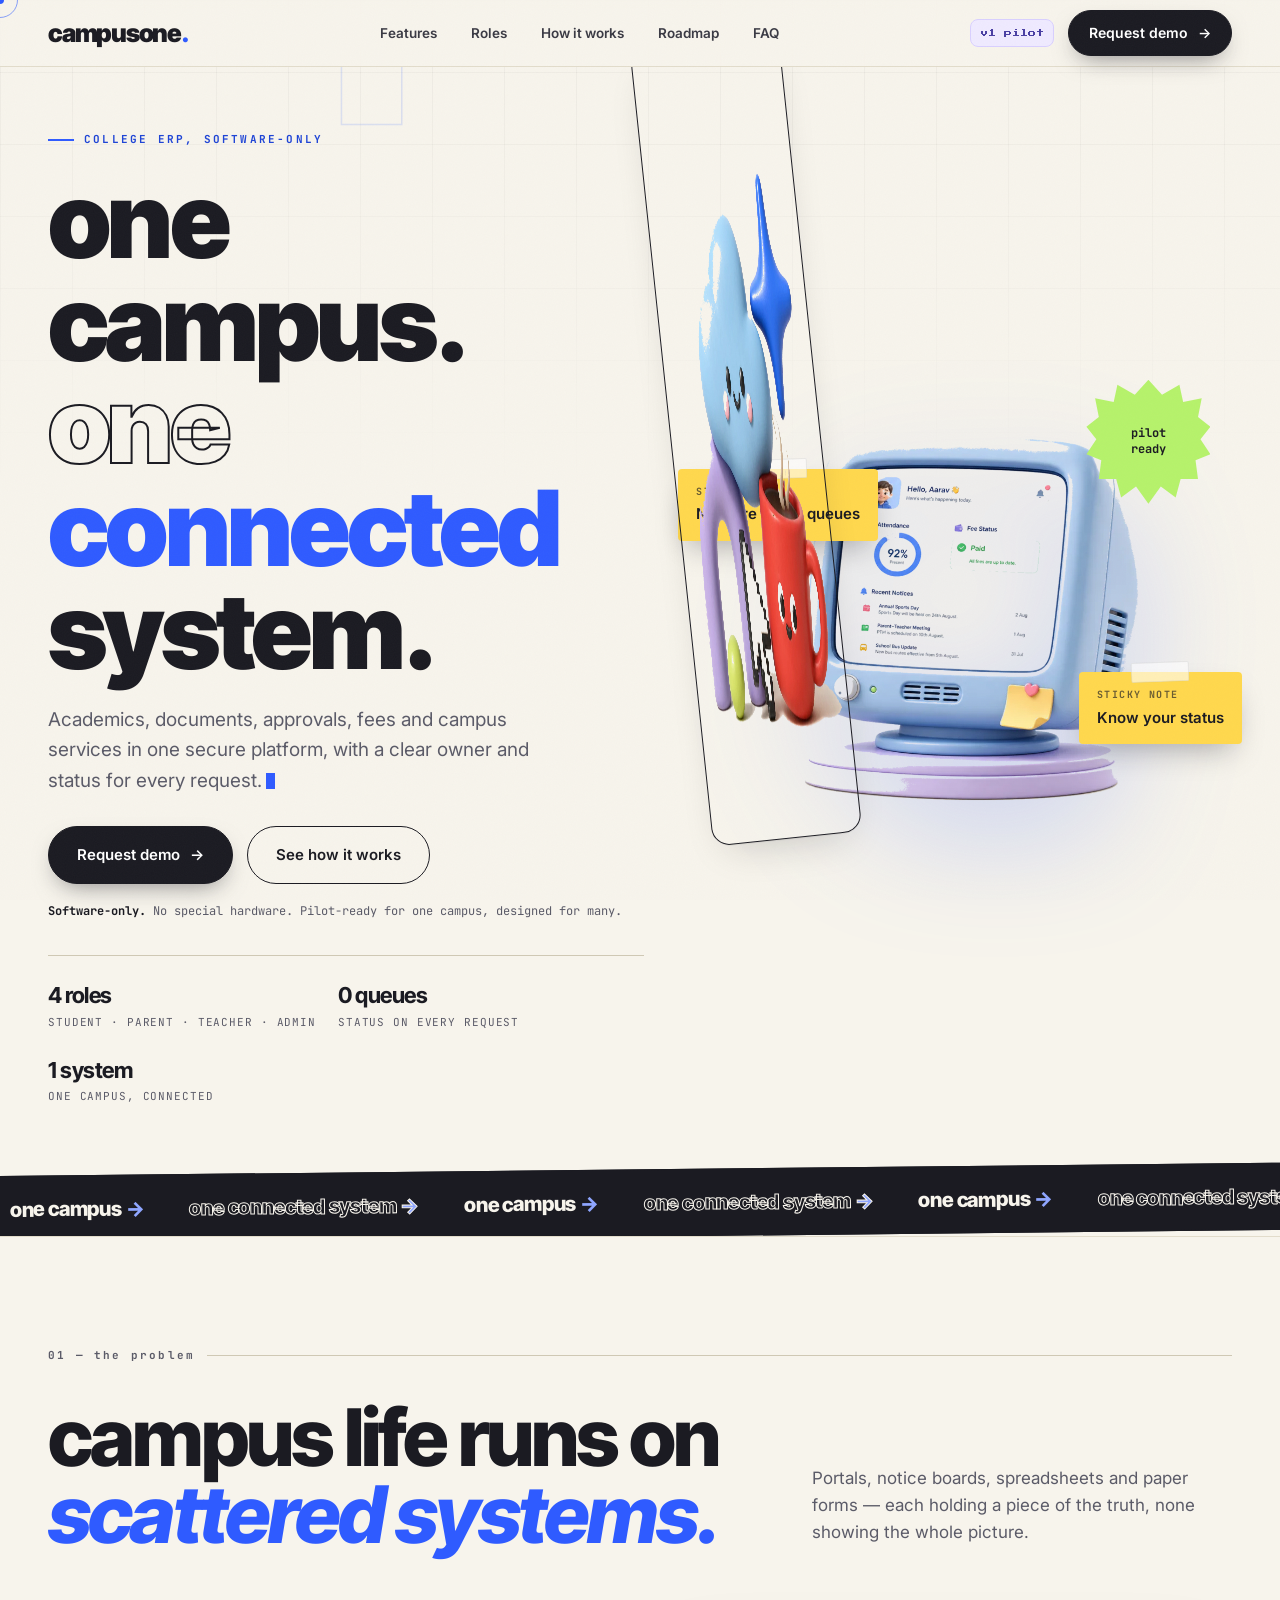
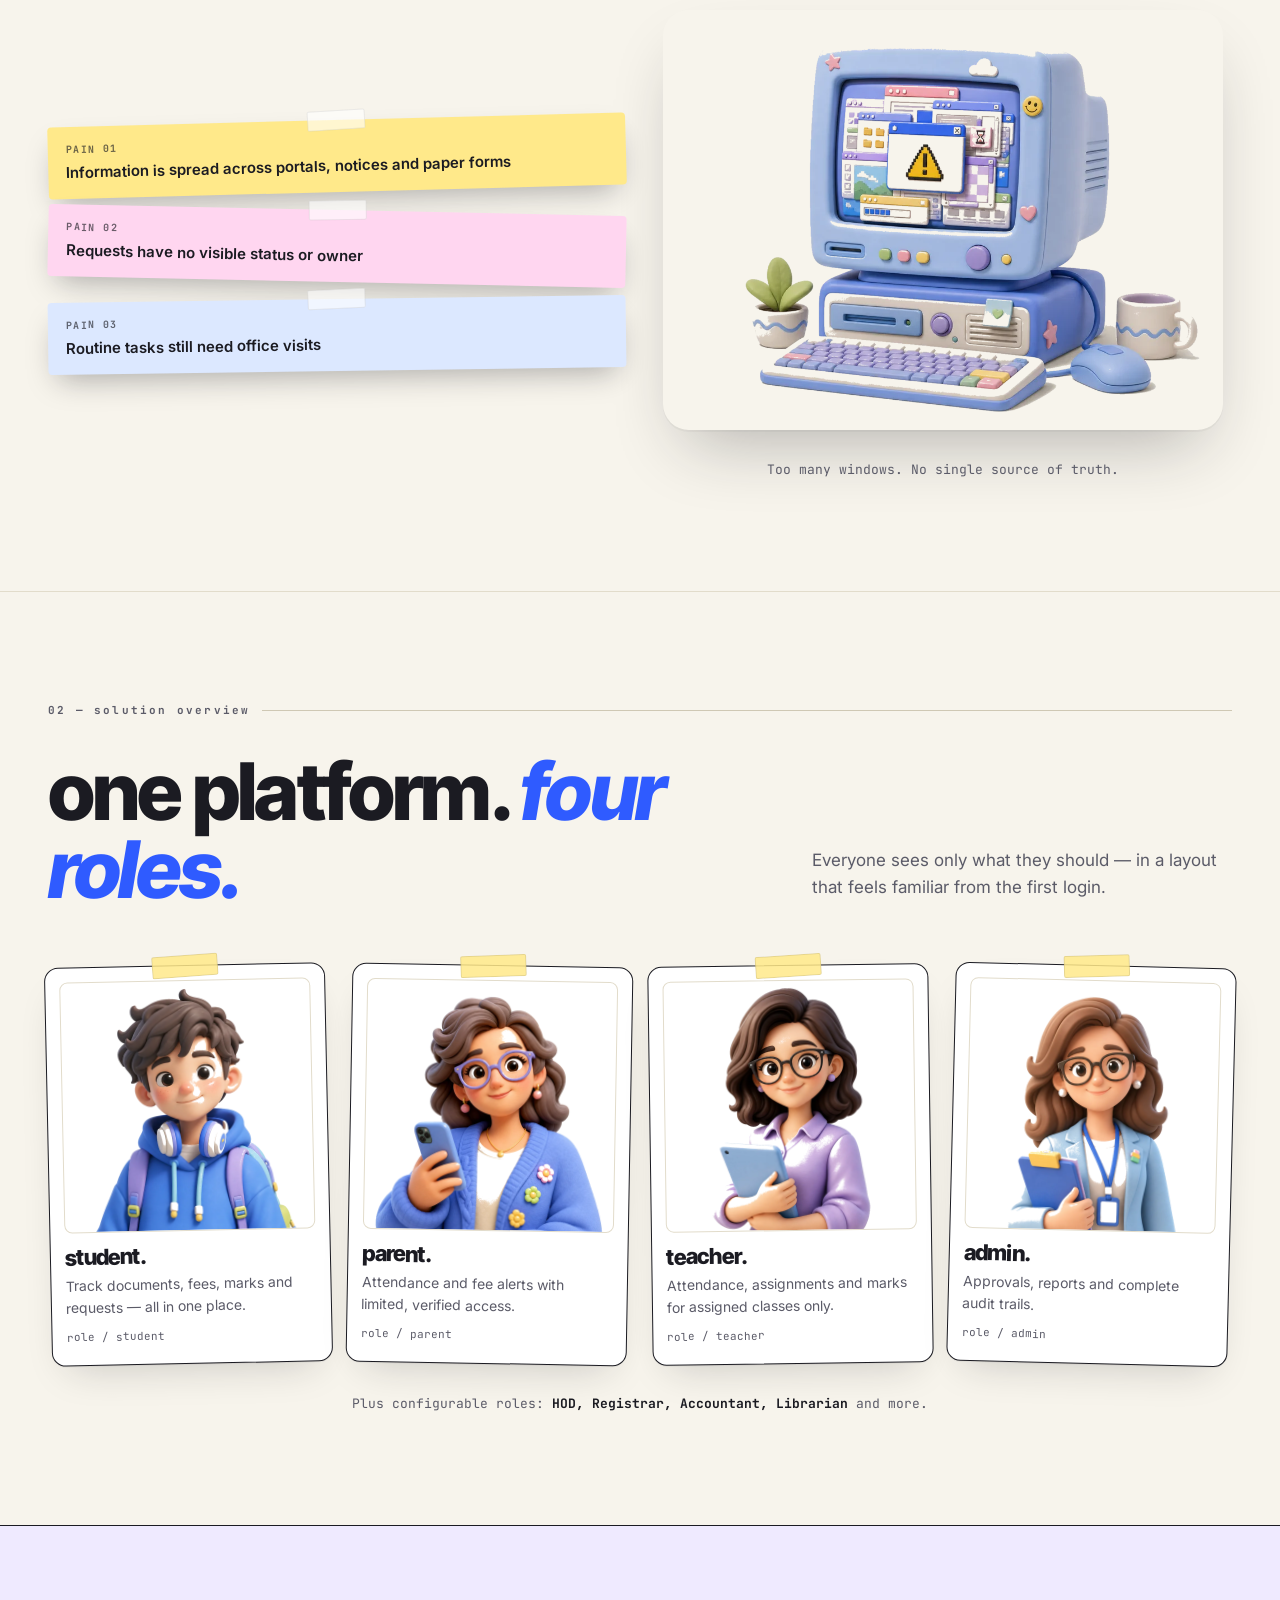
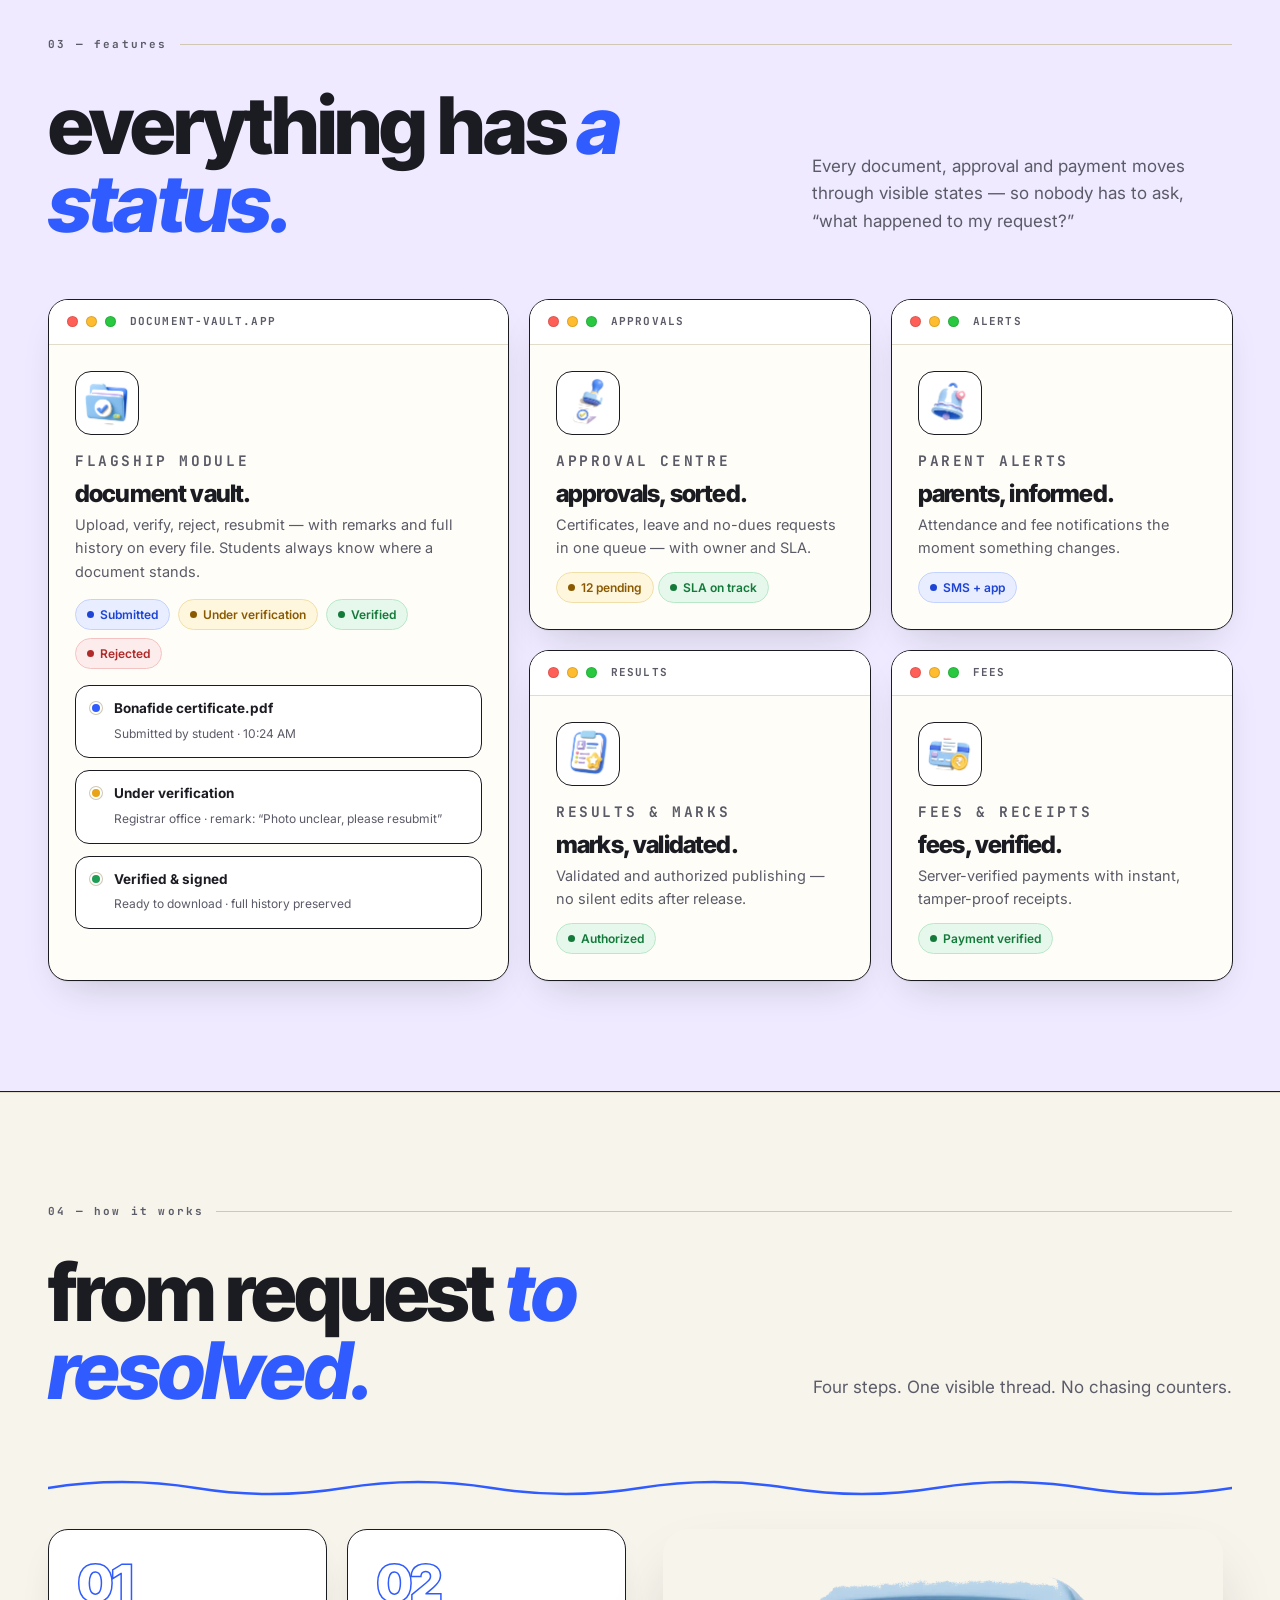
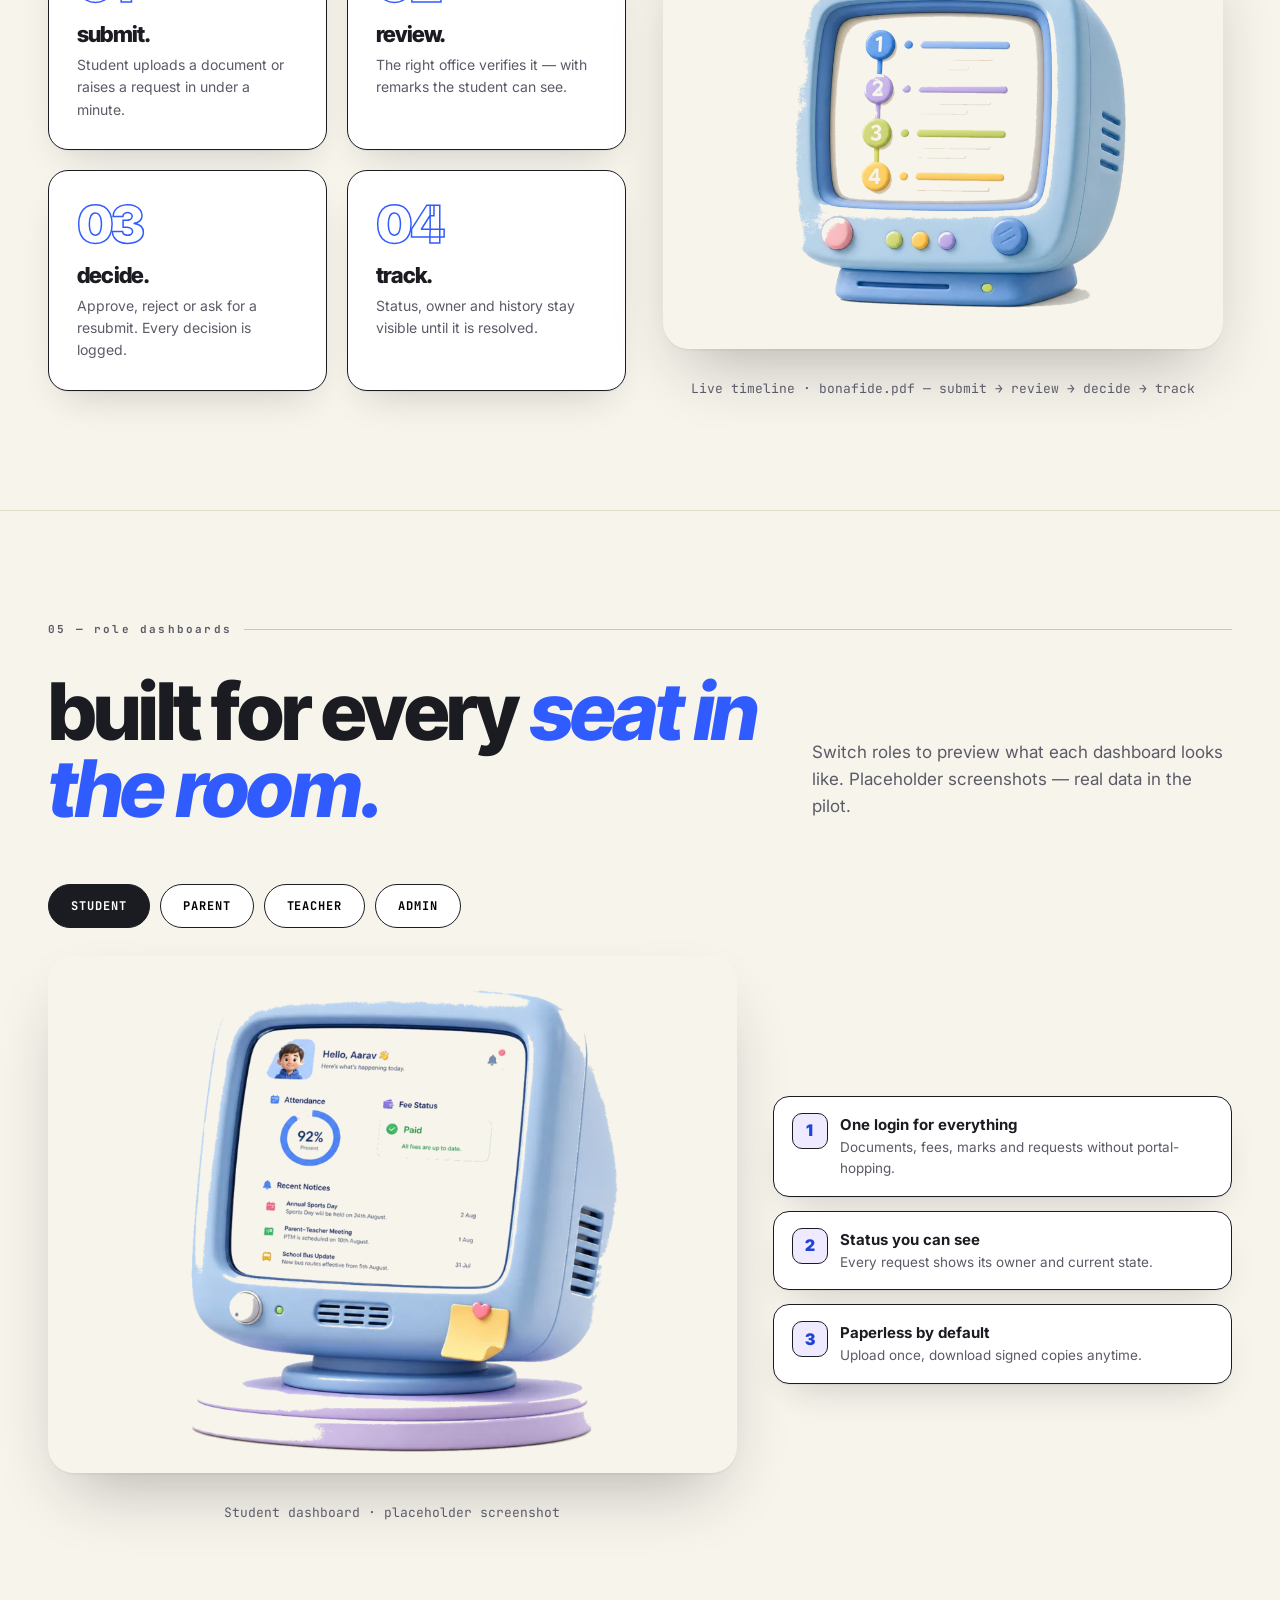
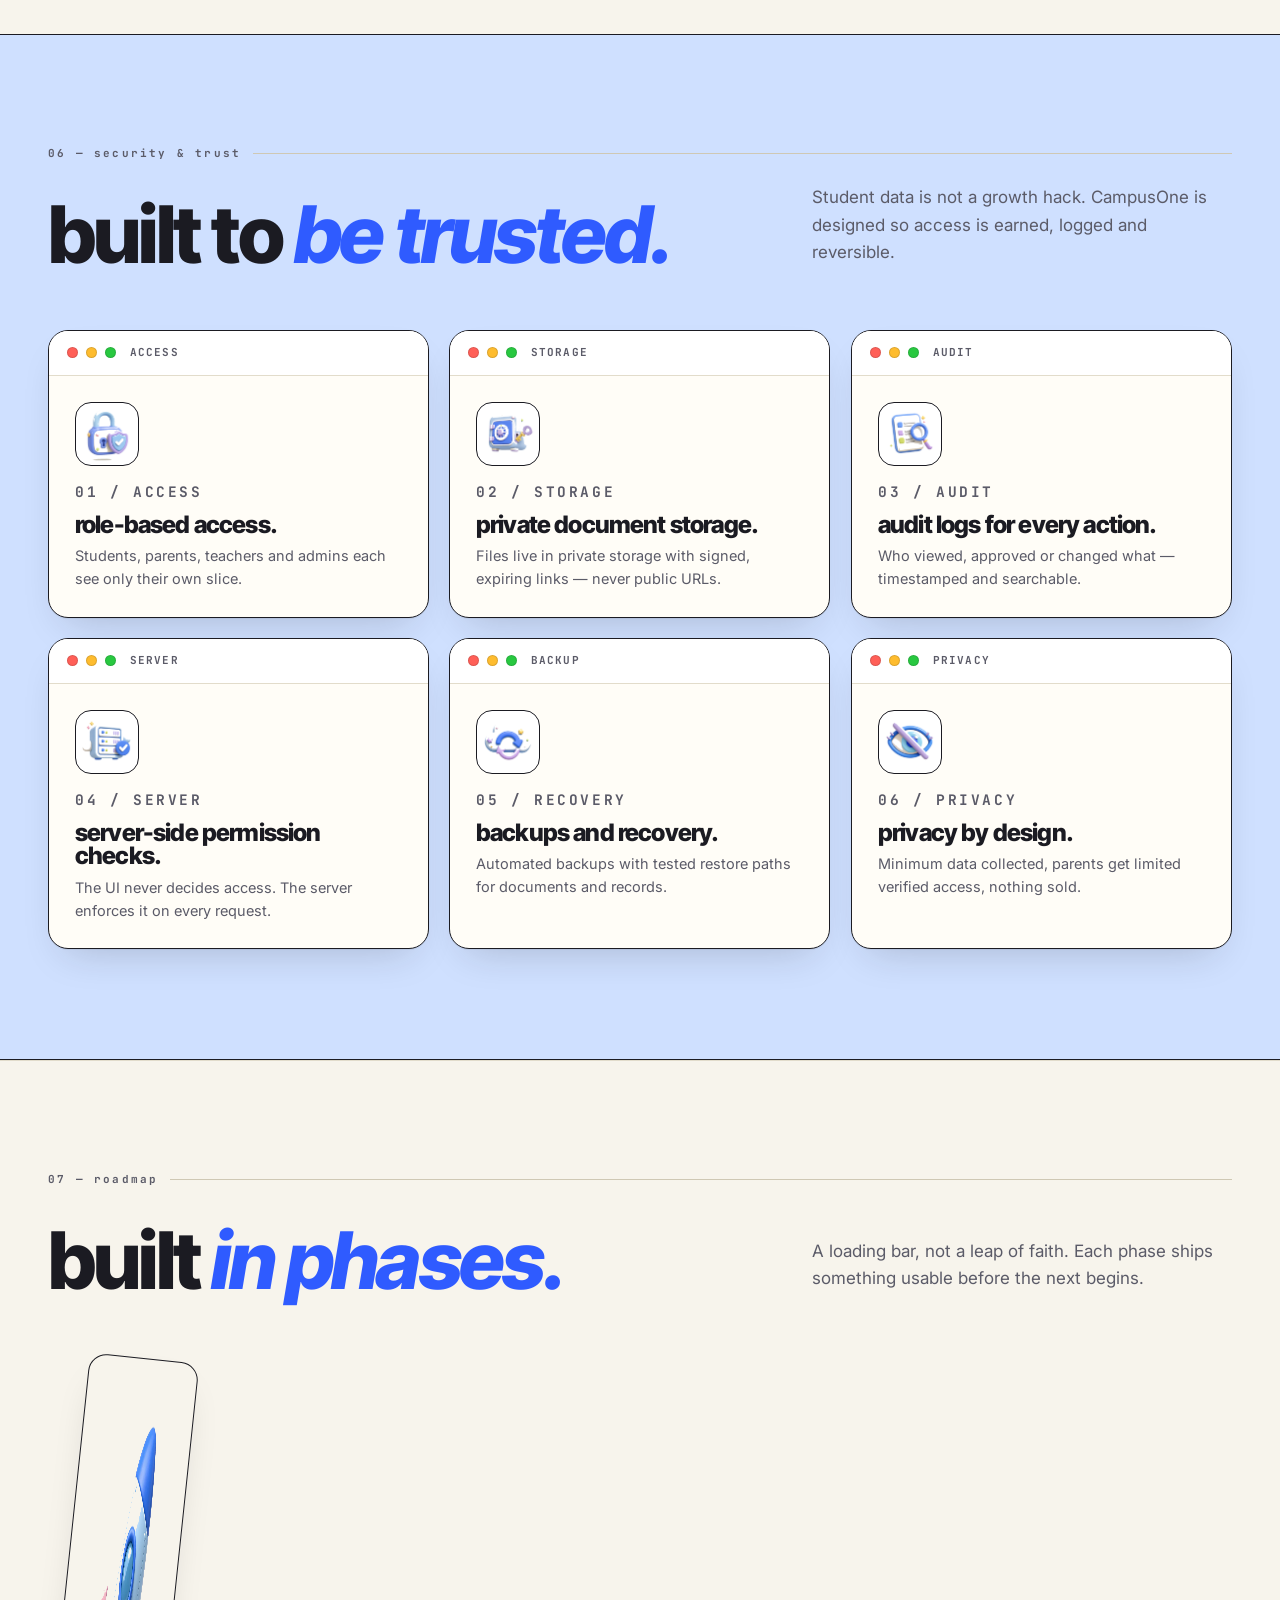
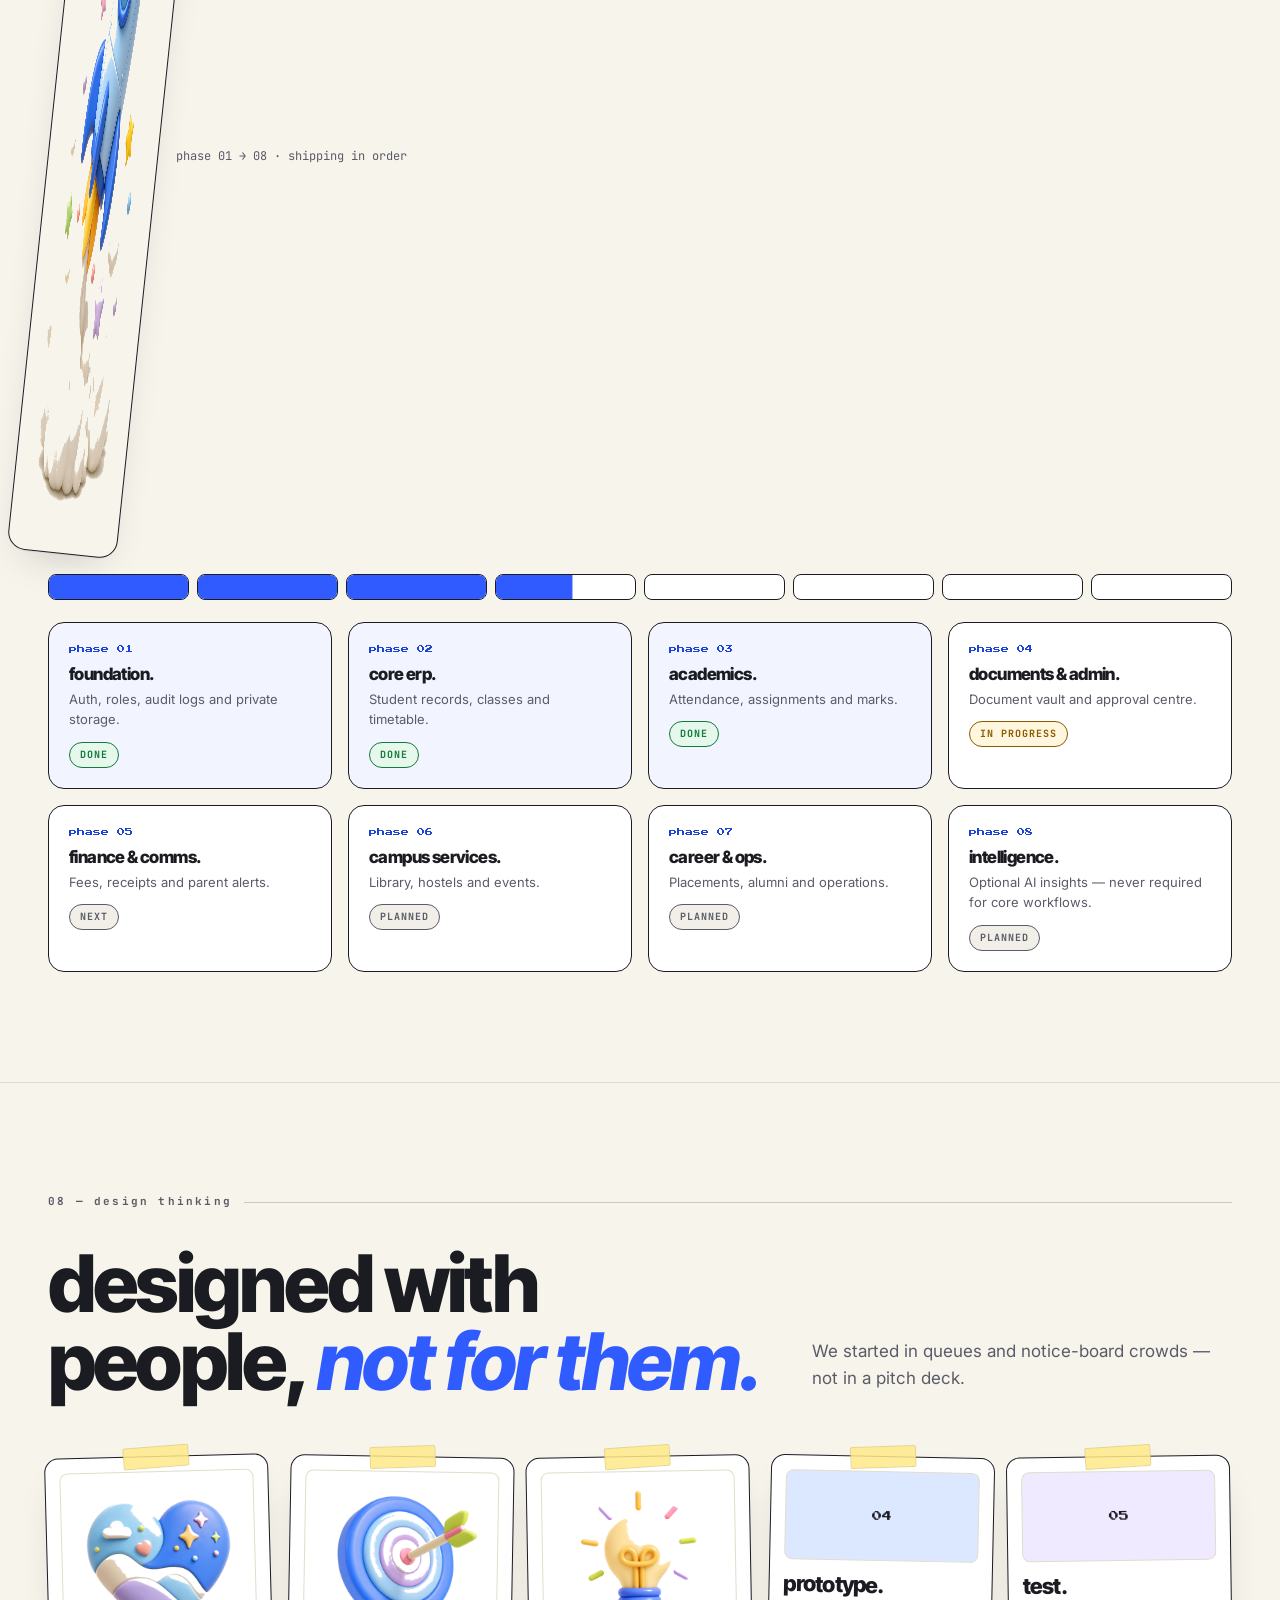
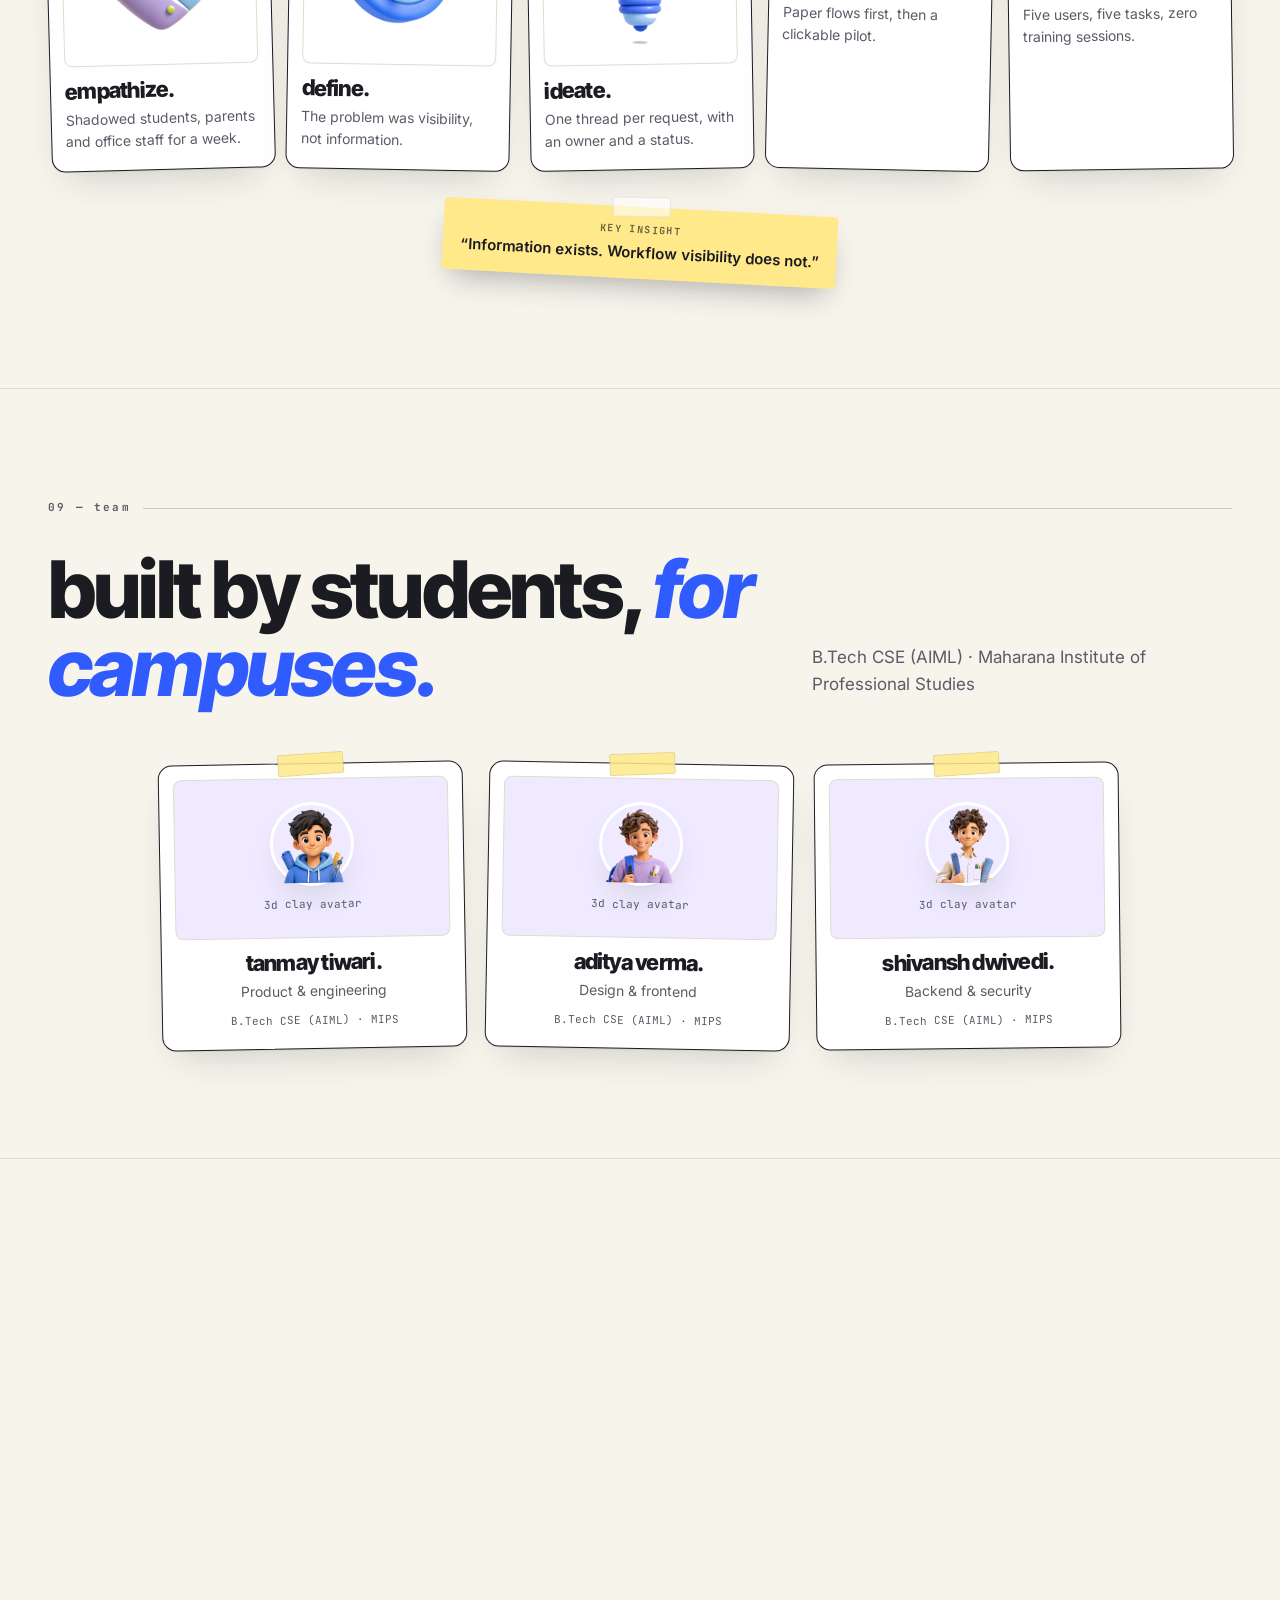
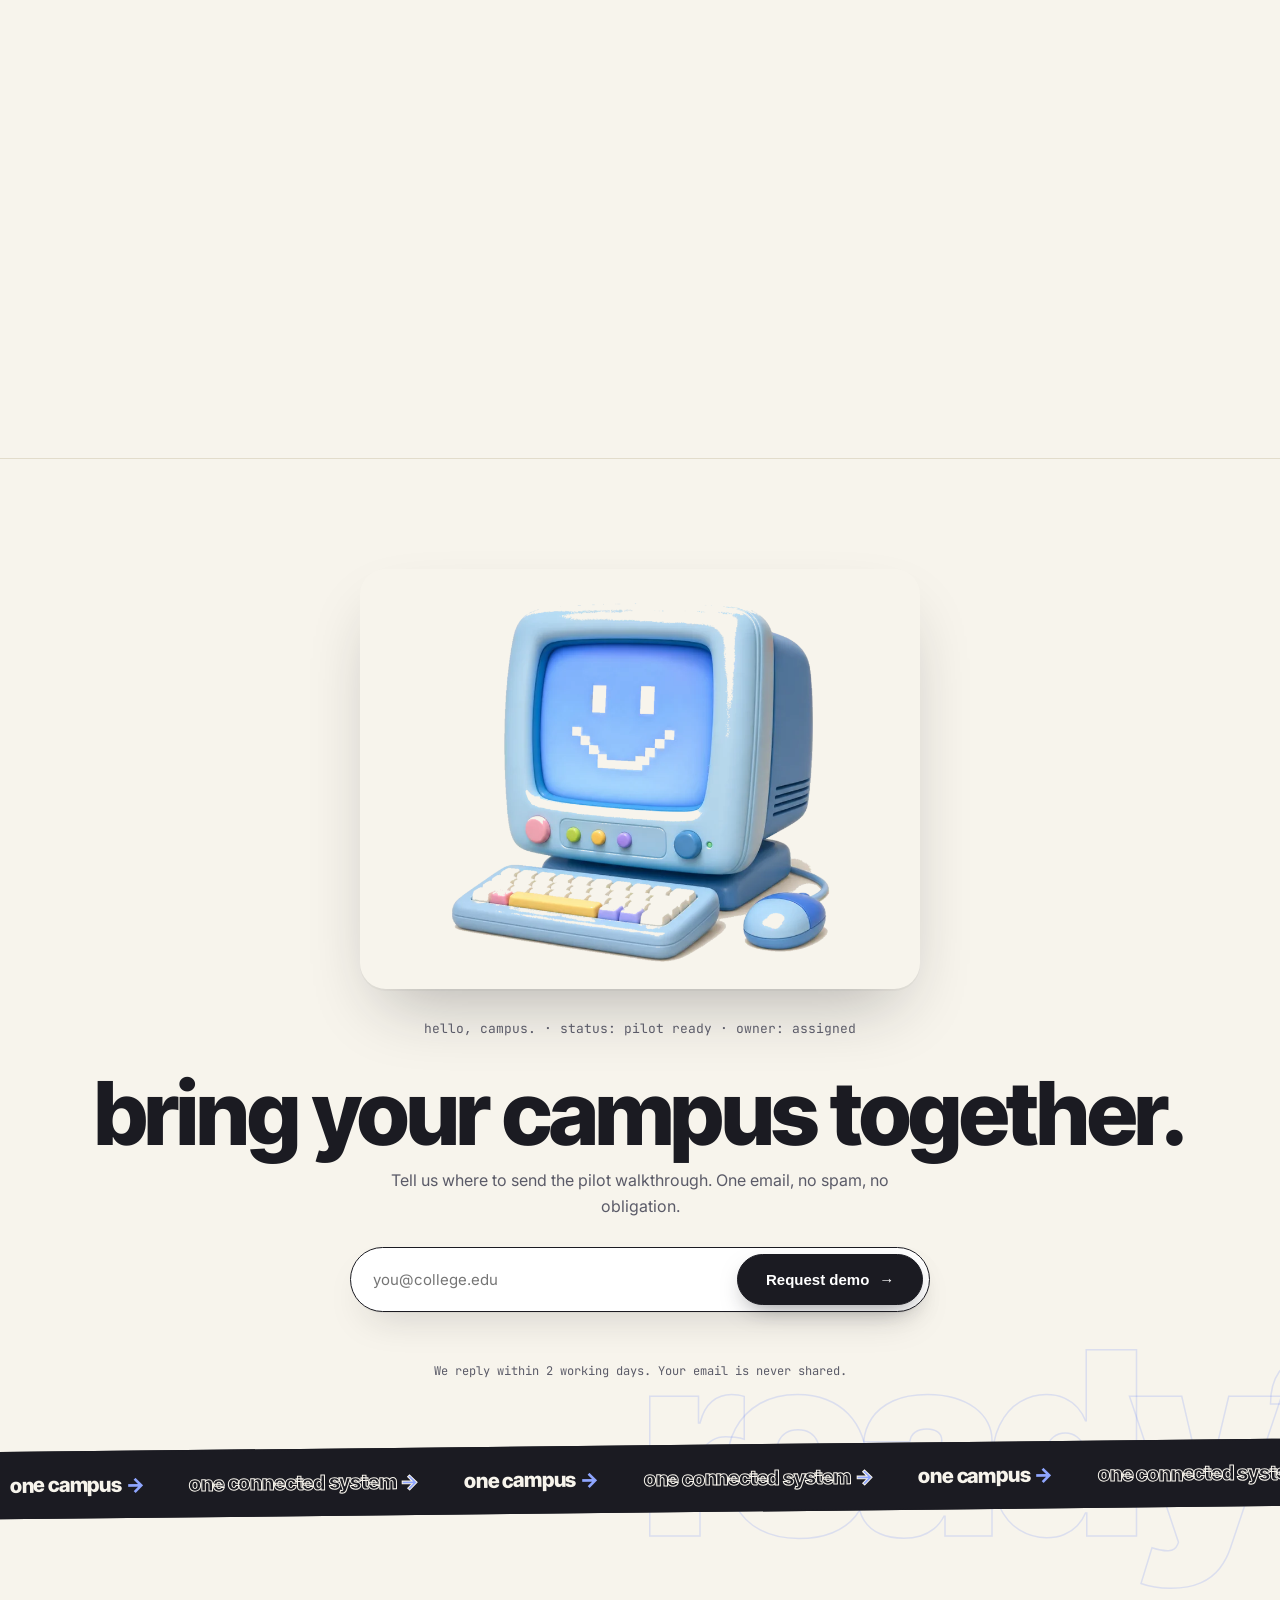
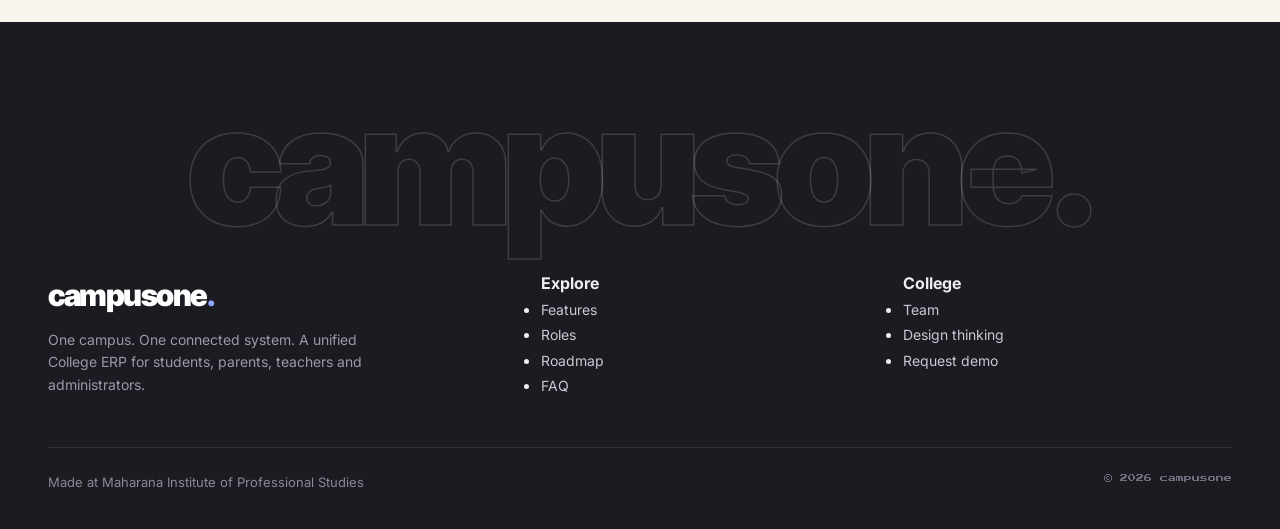
==== index.html @ 139f3c65 "Make all clay image backgrounds transparent (WebP with alpha) - Convert all 30 generated assets: cre" ====
<!DOCTYPE html>
<html lang="en">
<head>
<meta charset="UTF-8">
<meta name="viewport" content="width=device-width, initial-scale=1.0">
<title>CampusOne — One Campus. One Connected System. | College ERP Platform</title>
<meta name="description" content="CampusOne is a unified College ERP platform. Academics, documents, approvals, fees and campus services in one secure system — with a clear owner and status for every request.">
<meta name="keywords" content="CampusOne, College ERP, campus management, student portal, document vault, approval centre">
<meta name="author" content="CampusOne — Maharana Institute of Professional Studies">
<meta name="theme-color" content="#F7F4EC">
<link rel="canonical" href="https://campusone.vercel.app/">
<meta property="og:type" content="website">
<meta property="og:site_name" content="CampusOne">
<meta property="og:title" content="CampusOne — One Campus. One Connected System.">
<meta property="og:description" content="Academics, documents, approvals, fees and campus services in one secure platform, with a clear owner and status for every request.">
<meta property="og:url" content="https://campusone.vercel.app/">
<meta property="og:image" content="https://campusone.vercel.app/assets/opt/hero-monitor.jpg">
<meta property="og:image:width" content="1200">
<meta property="og:image:height" content="900">
<meta property="og:image:alt" content="CampusOne retro CRT monitor showing Hello, campus.">
<meta name="twitter:card" content="summary_large_image">
<meta name="twitter:title" content="CampusOne — One Campus. One Connected System.">
<meta name="twitter:description" content="A unified College ERP platform for students, parents, teachers and administrators.">
<meta name="twitter:image" content="https://campusone.vercel.app/assets/opt/hero-monitor.jpg">
<link rel="icon" href="data:image/svg+xml,%3Csvg xmlns='http://www.w3.org/2000/svg' viewBox='0 0 64 64'%3E%3Crect width='64' height='64' rx='14' fill='%232F5BFF'/%3E%3Ctext x='32' y='42' font-family='Arial Black,Arial' font-size='30' font-weight='900' fill='white' text-anchor='middle'%3Ec%3C/text%3E%3C/svg%3E">
<link rel="preconnect" href="https://fonts.googleapis.com">
<link rel="preconnect" href="https://fonts.gstatic.com" crossorigin>
<link href="https://fonts.googleapis.com/css2?family=Inter:wght@400;500;600;700&family=Inter+Tight:ital,wght@0,700;0,800;0,900;1,700;1,800&family=JetBrains+Mono:wght@500;700&family=Press+Start+2P&display=swap" rel="stylesheet">
<script type="application/ld+json">
{"@context":"https://schema.org","@type":"Organization","name":"CampusOne","description":"Unified College ERP platform","url":"https://campusone.vercel.app/","sameAs":[],"founder":{"@type":"CollegeOrUniversity","name":"Maharana Institute of Professional Studies"}}
</script>
<style>
:root{--cream:#F7F4EC;--paper:#FFFDF7;--ink:#1B1B22;--ink2:#3A3A44;--muted:#5B5B68;--cobalt:#2F5BFF;--cobalt-d:#1E44D6;--peri:#8FA6FF;--sky:#CFE0FF;--lav:#EFEAFF;--pink:#FF8FD8;--lime:#B6F26B;--yellow:#FFD84D;--hair:#E2DCCB;--hair2:#CFC8B4;--green:#1F9D55;--amber:#B7791F;--red:#D64545;--r:20px;--ease:cubic-bezier(.22,1,.36,1);--sh:0 1px 0 rgba(27,27,34,.05),0 18px 40px -18px rgba(27,27,34,.22);--sh-lg:0 2px 0 rgba(27,27,34,.04),0 32px 70px -24px rgba(27,27,34,.32)}
*{box-sizing:border-box;margin:0;padding:0}
html{scroll-behavior:smooth}
body{font-family:'Inter',system-ui,-apple-system,sans-serif;background:var(--cream);color:var(--ink);line-height:1.6;font-size:16px;-webkit-font-smoothing:antialiased;overflow-x:hidden}
body::before{content:"";position:fixed;inset:0;pointer-events:none;z-index:999;opacity:.05;background-image:url("data:image/svg+xml,%3Csvg xmlns='http://www.w3.org/2000/svg' width='140' height='140'%3E%3Cfilter id='n'%3E%3CfeTurbulence type='fractalNoise' baseFrequency='.9' numOctaves='2'/%3E%3C/filter%3E%3Crect width='140' height='140' filter='url(%23n)' opacity='.55'/%3E%3C/svg%3E")}
body::after{content:"";position:fixed;inset:0;pointer-events:none;z-index:0;background-image:linear-gradient(rgba(27,27,34,.045) 1px,transparent 1px),linear-gradient(90deg,rgba(27,27,34,.045) 1px,transparent 1px);background-size:72px 72px;mask-image:linear-gradient(180deg,black,transparent 55%)}
::selection{background:var(--cobalt);color:#fff}
a{color:inherit}
img{max-width:100%;display:block}
:focus-visible{outline:3px solid var(--cobalt);outline-offset:3px;border-radius:6px}
.skip{position:absolute;left:-9999px;top:0;background:var(--ink);color:#fff;padding:10px 18px;z-index:1000;border-radius:0 0 12px 0;font-weight:600}
.skip:focus{left:0}
.wrap{max-width:1240px;margin:0 auto;padding:0 28px;position:relative;z-index:1}
.mono{font-family:'JetBrains Mono',ui-monospace,monospace}
.pixel{font-family:'Press Start 2P',monospace}
h1,h2,h3{font-family:'Inter Tight','Inter',sans-serif;font-weight:800;letter-spacing:-.035em;line-height:.98;text-transform:lowercase}
.eyebrow{font-family:'JetBrains Mono',monospace;font-size:11px;font-weight:700;letter-spacing:.2em;text-transform:uppercase;color:var(--cobalt-d);display:inline-flex;align-items:center;gap:10px}
.eyebrow::before{content:"";width:26px;height:2px;background:var(--cobalt);flex:none}
.sec{padding:110px 0;position:relative;scroll-margin-top:76px;border-top:1px solid var(--hair)}
.sec:first-of-type{border-top:none}
.sec-head{display:grid;grid-template-columns:1.25fr .75fr;gap:32px;align-items:end;margin-bottom:56px}
.sec-head h2{font-size:clamp(40px,6.2vw,84px);margin-top:16px}
.sec-head h2 em{font-style:italic;font-weight:800;color:var(--cobalt)}
.sec-head .lede{color:var(--muted);font-size:17px;max-width:420px;justify-self:end;padding-bottom:8px}
.sec-no{font-family:'JetBrains Mono',monospace;font-size:11px;font-weight:700;letter-spacing:.2em;color:var(--muted);display:flex;align-items:center;gap:12px;margin-bottom:18px}
.sec-no::after{content:"";flex:1;height:1px;background:var(--hair2)}
.watermark{position:absolute;font-family:'Inter Tight',sans-serif;font-weight:900;font-size:clamp(110px,20vw,300px);line-height:.85;letter-spacing:-.06em;color:transparent;-webkit-text-stroke:1.5px rgba(47,91,255,.14);pointer-events:none;user-select:none;white-space:nowrap;z-index:0}
.btn{position:relative;display:inline-flex;align-items:center;gap:10px;background:var(--ink);color:#fff;text-decoration:none;font-weight:600;font-size:15px;padding:16px 28px;border-radius:999px;border:1px solid var(--ink);cursor:pointer;transition:transform .35s var(--ease),box-shadow .35s var(--ease),background .25s;box-shadow:0 10px 24px -10px rgba(27,27,34,.55);will-change:transform}
.btn:hover{background:#000;box-shadow:0 18px 36px -12px rgba(27,27,34,.55)}
.btn .arr{transition:transform .3s var(--ease)}
.btn:hover .arr{transform:translateX(4px)}
.btn-outline{background:transparent;color:var(--ink);box-shadow:none}
.btn-outline:hover{background:#fff;box-shadow:var(--sh)}
.btn-cobalt{background:var(--cobalt);border-color:var(--cobalt)}
.btn-cobalt:hover{background:var(--cobalt-d)}
/* cursor + progress */
.cursor-dot,.cursor-ring{position:fixed;top:0;left:0;pointer-events:none;z-index:1001;border-radius:50%;display:none}
.cursor-dot{width:8px;height:8px;background:var(--cobalt);transform:translate(-50%,-50%)}
.cursor-ring{width:36px;height:36px;border:1.5px solid rgba(47,91,255,.55);transform:translate(-50%,-50%);transition:width .25s,height .25s,border-color .25s,background .25s}
.cursor-ring.grow{width:58px;height:58px;background:rgba(47,91,255,.08);border-color:var(--cobalt)}
@media(pointer:fine){.cursor-dot,.cursor-ring{display:block}}
.progress{position:fixed;top:0;left:0;height:3px;width:0;background:var(--cobalt);z-index:1002}
/* NAV */
.nav{position:sticky;top:0;z-index:100;background:rgba(247,244,236,.86);backdrop-filter:blur(16px);-webkit-backdrop-filter:blur(16px);border-bottom:1px solid var(--hair)}
.nav-in{display:flex;align-items:center;justify-content:space-between;height:66px;gap:16px}
.logo{font-family:'Inter Tight',sans-serif;font-weight:900;font-size:25px;letter-spacing:-.05em;text-decoration:none}
.logo span{color:var(--cobalt)}
.nav-links{display:flex;gap:30px;list-style:none}
.nav-links a{text-decoration:none;font-size:13.5px;font-weight:600;color:var(--ink2);padding:6px 2px;position:relative}
.nav-links a::after{content:"";position:absolute;left:0;bottom:0;width:0;height:2px;background:var(--cobalt);transition:width .3s var(--ease)}
.nav-links a:hover::after{width:100%}
.nav-right{display:flex;align-items:center;gap:14px}
.tag-v{font-family:'Press Start 2P',monospace;font-size:8px;background:var(--lav);border:1px solid #D9D0FF;color:#4A3FA3;padding:7px 9px;border-radius:8px}
.nav .btn{padding:11px 20px;font-size:14px}
.burger{display:none;background:#fff;border:1px solid var(--hair2);border-radius:12px;width:44px;height:44px;cursor:pointer;align-items:center;justify-content:center;flex-direction:column;gap:5px}
.burger i{display:block;width:20px;height:2px;background:var(--ink);border-radius:2px}
.mobile-menu{display:none;border-top:1px solid var(--hair);background:rgba(247,244,236,.98);padding:16px 28px 24px}
.mobile-menu.open{display:block}
.mobile-menu a{display:block;padding:12px 4px;text-decoration:none;font-weight:600;border-bottom:1px solid var(--hair)}
.mobile-menu .btn{margin-top:16px;width:100%;justify-content:center}
/* HERO — editorial asymmetric */
.hero{padding:56px 0 0;position:relative;overflow:hidden}
.hero .watermark{top:-10px;right:-4%;font-size:clamp(140px,24vw,360px)}
.hero-grid{display:grid;grid-template-columns:1.05fr .95fr;gap:48px;align-items:center;position:relative;z-index:1}
.hero h1{font-size:clamp(58px,8.2vw,118px);margin:20px 0 22px;font-weight:900}
.hero h1 .line2{display:block}
.hero h1 .outline{color:transparent;-webkit-text-stroke:2px var(--ink)}
.hero h1 .cob{color:var(--cobalt)}
.hero-sub{font-size:clamp(16px,1.6vw,19px);color:var(--muted);max-width:520px;margin-bottom:30px}
.hero-cta{display:flex;gap:14px;flex-wrap:wrap;margin-bottom:18px}
.hero-note{font-family:'JetBrains Mono',monospace;font-size:12px;color:var(--muted)}
.hero-note b{color:var(--ink)}
.hero-meta{display:flex;gap:22px;margin-top:34px;padding-top:22px;border-top:1px solid var(--hair2);flex-wrap:wrap}
.hero-meta div{font-family:'JetBrains Mono',monospace;font-size:11px;letter-spacing:.08em;text-transform:uppercase;color:var(--muted)}
.hero-meta b{display:block;font-family:'Inter Tight',sans-serif;font-size:22px;letter-spacing:-.02em;color:var(--ink);text-transform:lowercase}
.cursor-blink{display:inline-block;width:9px;height:16px;background:var(--cobalt);vertical-align:-2px;margin-left:4px;animation:blink 1.1s steps(1) infinite}
@keyframes blink{50%{opacity:0}}
.hero-stage{position:relative}
.hero-monitor{animation:float 7s ease-in-out infinite;filter:drop-shadow(0 34px 60px rgba(47,91,255,.24));will-change:transform}
@keyframes float{0%,100%{transform:translateY(0) rotate(-.4deg)}50%{transform:translateY(-12px) rotate(.4deg)}}
.hero-monitor img{width:100%;height:auto;border-radius:26px}
.img-monitor{max-width:560px;margin:0 auto}
.img-monitor img{width:100%;height:auto;border-radius:26px;box-shadow:var(--sh-lg)}
.polaroid .ph img{width:100%;height:100%;object-fit:cover;border-radius:8px}
.avatar img{width:100%;height:100%;object-fit:cover;border-radius:50%}
.feat-icon,.sec-icon{width:64px;height:64px;object-fit:cover;border-radius:16px;border:1.5px solid var(--ink);margin-bottom:14px;background:#fff}
.prop-sparkles{position:absolute;left:-4%;bottom:-6%;width:150px;border-radius:18px;border:1.5px solid var(--ink);box-shadow:var(--sh);transform:rotate(-6deg);z-index:2}
.prop-rocket{width:110px;border-radius:18px;border:1.5px solid var(--ink);box-shadow:var(--sh);transform:rotate(6deg)}
.sticky{position:absolute;background:var(--yellow);padding:16px 18px;border-radius:4px;box-shadow:0 14px 30px -10px rgba(27,27,34,.35);font-weight:600;font-size:15px;line-height:1.35;max-width:200px;text-align:left;z-index:2;transition:transform .35s var(--ease)}
.sticky::before{content:"";position:absolute;top:-10px;left:50%;transform:translateX(-50%) rotate(-2deg);width:56px;height:18px;background:rgba(255,255,255,.6);border:1px solid rgba(27,27,34,.08);border-radius:2px}
.sticky-blue{background:#DCE8FF;transform:rotate(-4deg)}
.sticky-yellow{background:#FFE98A;transform:rotate(3deg)}
.sticky-pink{background:#FFD6F0;transform:rotate(-2deg)}
.sticky:hover{transform:rotate(0deg) translateY(-5px) scale(1.03)}
.sticky small{display:block;font-family:'JetBrains Mono',monospace;font-size:10px;letter-spacing:.14em;text-transform:uppercase;opacity:.65;margin-bottom:6px;font-weight:700}
.sticky-l{left:-14px;top:14%}
.sticky-r{right:-10px;bottom:18%}
.starburst{position:absolute;right:4%;top:-8%;width:124px;height:124px;background:var(--lime);clip-path:polygon(50% 0%,61% 12%,75% 4%,78% 18%,93% 15%,90% 30%,100% 38%,92% 48%,100% 60%,88% 65%,90% 80%,76% 80%,72% 95%,60% 86%,50% 100%,40% 86%,28% 95%,24% 80%,10% 80%,12% 65%,0% 60%,8% 48%,0% 38%,10% 30%,7% 15%,22% 18%,25% 4%,39% 12%);display:flex;align-items:center;justify-content:center;text-align:center;font-family:'JetBrains Mono',monospace;font-weight:700;font-size:12px;line-height:1.3;padding:18px;z-index:3;animation:spin 18s linear infinite}
@keyframes spin{to{transform:rotate(360deg)}}
.side-label{position:absolute;left:0;top:50%;transform:rotate(-90deg) translateX(-50%);transform-origin:left top;font-family:'JetBrains Mono',monospace;font-size:10px;letter-spacing:.3em;text-transform:uppercase;color:var(--muted);display:none}
/* MARQUEE */
.marquee{margin-top:64px;border-top:1.5px solid var(--ink);border-bottom:1.5px solid var(--ink);background:var(--ink);color:var(--cream);overflow:hidden;padding:16px 0;white-space:nowrap;transform:rotate(-.6deg) scale(1.02)}
.marquee-track{display:inline-flex;animation:scroll 30s linear infinite}
.marquee:hover .marquee-track{animation-play-state:paused}
.marquee span{font-family:'Inter Tight',sans-serif;font-weight:800;font-size:20px;letter-spacing:-.02em;text-transform:lowercase;padding:0 22px}
.marquee b{color:var(--peri);font-weight:800}
.marquee .alt{color:transparent;-webkit-text-stroke:1px var(--cream)}
@keyframes scroll{to{transform:translateX(-50%)}}
/* OS WINDOW */
.os{background:var(--paper);border:1.5px solid var(--ink);border-radius:var(--r);box-shadow:var(--sh);overflow:hidden;transition:transform .4s var(--ease),box-shadow .4s var(--ease);transform-style:preserve-3d;will-change:transform}
.os:hover{box-shadow:var(--sh-lg)}
.os-bar{display:flex;align-items:center;gap:8px;padding:13px 18px;border-bottom:1px solid var(--hair);background:#fff}
.dot{width:11px;height:11px;border-radius:50%;flex:none;border:1px solid rgba(27,27,34,.15)}
.dot.r{background:#FF5F57}.dot.y{background:#FEBC2E}.dot.g{background:#28C840}
.os-title{font-family:'JetBrains Mono',monospace;font-size:11px;font-weight:700;letter-spacing:.1em;text-transform:uppercase;color:var(--muted);margin-left:6px}
.os-body{padding:26px}
.os-label{font-family:'JetBrains Mono',monospace;font-size:10px;font-weight:700;letter-spacing:.18em;text-transform:uppercase;color:var(--cobalt-d);margin-bottom:10px}
.os h3{font-size:24px;margin-bottom:8px}
.os p{color:var(--muted);font-size:14.5px}
.chip{display:inline-flex;align-items:center;gap:6px;font-size:12px;font-weight:600;padding:5px 11px;border-radius:999px;border:1px solid}
.chip::before{content:"";width:7px;height:7px;border-radius:50%;background:currentColor}
.chip-green{background:#E6F7EC;color:#137A3A;border-color:#B9E8C8}
.chip-amber{background:#FFF6DE;color:#8A5A00;border-color:#F0DFA8}
.chip-red{background:#FDECEC;color:#B02A2A;border-color:#F5C2C2}
.chip-blue{background:#E8EEFF;color:#1E44D6;border-color:#C3D2FF}
.chip-grey{background:#F1EFE8;color:#5B5B68;border-color:#DDD8C8}
/* POLAROID */
.polaroid{background:#fff;border:1.5px solid var(--ink);border-radius:14px;padding:14px 14px 18px;box-shadow:var(--sh);transition:transform .4s var(--ease),box-shadow .4s var(--ease);position:relative}
.polaroid::before{content:"";position:absolute;top:-11px;left:50%;transform:translateX(-50%) rotate(-3deg);width:64px;height:20px;background:rgba(255,233,138,.85);border:1px solid rgba(27,27,34,.1);border-radius:2px;z-index:2}
.polaroid:hover{box-shadow:var(--sh-lg)}
.polaroid .ph{border-radius:8px;min-height:120px;display:flex;align-items:center;justify-content:center;margin-bottom:14px;border:1px solid var(--hair)}
.polaroid h3{font-size:22px}
.polaroid p{color:var(--muted);font-size:14px;margin-top:6px}
.polaroid .cap{font-family:'JetBrains Mono',monospace;font-size:11px;color:var(--muted);margin-top:10px}
/* CRT */
.crt-wrap{max-width:560px;margin:0 auto}
.crt{background:linear-gradient(160deg,#B9D2FF,#8FA6FF 60%,#7A96F5);border-radius:30px;padding:18px;box-shadow:0 28px 60px -20px rgba(47,91,255,.5),inset 0 2px 0 rgba(255,255,255,.6);border:1.5px solid var(--ink)}
.crt-screen{background:linear-gradient(180deg,#F4F7FF,#E9EFFF);border-radius:18px;min-height:280px;padding:20px;position:relative;overflow:hidden;border:1px solid rgba(255,255,255,.7)}
.crt-screen::after{content:"";position:absolute;inset:0;background:linear-gradient(115deg,transparent 30%,rgba(255,255,255,.5) 45%,transparent 60%);pointer-events:none}
.crt-stand{width:120px;height:22px;background:#8FA6FF;margin:0 auto;border-radius:0 0 12px 12px;border:1.5px solid var(--ink);border-top:none}
.crt-base{width:220px;height:18px;background:var(--lav);border-radius:999px;margin:0 auto;border:1.5px solid var(--ink)}
.win{background:#fff;border:1.5px solid var(--ink);border-radius:12px;padding:12px 14px;box-shadow:0 8px 20px -8px rgba(27,27,34,.25);font-size:13px}
.win b{font-size:13px}
.win small{color:var(--muted);display:block;font-size:11.5px}
.messy{position:relative;min-height:280px}
.messy .win{position:absolute}
.messy .w1{top:6px;left:4%;width:62%;transform:rotate(-2deg)}
.messy .w2{top:78px;right:2%;width:58%;transform:rotate(2deg)}
.messy .w3{bottom:8px;left:14%;width:60%;transform:rotate(-1deg)}
/* GRIDS */
.grid4{display:grid;grid-template-columns:repeat(4,1fr);gap:20px}
.grid3{display:grid;grid-template-columns:repeat(3,1fr);gap:20px}
.grid2{display:grid;grid-template-columns:1fr 1fr;gap:28px;align-items:center}
.bento{display:grid;grid-template-columns:1.35fr 1fr 1fr;gap:20px}
.bento .big{grid-row:span 2}
.lav-sec{background:var(--lav);border-top:1.5px solid var(--ink);border-bottom:1.5px solid var(--ink)}
.blue-sec{background:var(--sky);border-top:1.5px solid var(--ink);border-bottom:1.5px solid var(--ink)}
/* STEPS */
.steps{display:grid;grid-template-columns:1fr 1fr;gap:20px}
.step{background:#fff;border:1.5px solid var(--ink);border-radius:var(--r);padding:28px;box-shadow:var(--sh);transition:transform .4s var(--ease)}
.step:hover{transform:translateY(-5px)}
.step .num{font-family:'Inter Tight',sans-serif;font-weight:900;font-size:52px;letter-spacing:-.05em;color:transparent;-webkit-text-stroke:1.5px var(--cobalt);line-height:1;margin-bottom:14px}
.step h3{font-size:22px;margin-bottom:8px}
.step p{color:var(--muted);font-size:14px}
.squiggle{width:100%;height:28px;margin:8px 0 20px;color:var(--cobalt)}
.timeline{display:flex;flex-direction:column;gap:12px}
.tl{display:flex;gap:12px;align-items:flex-start;background:#fff;border:1.5px solid var(--ink);border-radius:14px;padding:12px 14px}
.tl .tdot{width:12px;height:12px;border-radius:50%;flex:none;margin-top:4px;border:2px solid #fff;box-shadow:0 0 0 1px var(--hair2)}
.tl b{font-size:13.5px;display:block}
.tl small{color:var(--muted);font-size:12px}
/* TABS */
.tabs{display:flex;gap:10px;flex-wrap:wrap;margin-bottom:28px}
.tab{font-family:'JetBrains Mono',monospace;font-size:12px;font-weight:700;letter-spacing:.08em;text-transform:uppercase;padding:13px 22px;border-radius:999px;border:1.5px solid var(--ink);background:#fff;cursor:pointer;transition:all .25s}
.tab[aria-selected="true"]{background:var(--ink);color:#fff}
.tab:hover{background:var(--lav)}
.tab[aria-selected="true"]:hover{background:#000}
.dash-grid{display:grid;grid-template-columns:1.2fr .8fr;gap:36px;align-items:center}
.dash-ui{display:grid;grid-template-columns:1fr 1fr;gap:10px}
.dash-ui .cell{background:#fff;border:1.5px solid var(--ink);border-radius:12px;padding:12px;font-size:12.5px}
.dash-ui .cell b{display:block;font-size:13px}
.dash-ui .cell small{color:var(--muted)}
.bar{height:8px;border-radius:99px;background:#E8E4D8;overflow:hidden;margin-top:8px}
.bar i{display:block;height:100%;background:var(--cobalt);border-radius:99px;transition:width 1s var(--ease)}
.benefits{list-style:none;display:flex;flex-direction:column;gap:14px}
.benefits li{display:flex;gap:12px;background:#fff;border:1.5px solid var(--ink);border-radius:16px;padding:16px 18px;box-shadow:var(--sh)}
.benefits .ic{width:36px;height:36px;flex:none;border-radius:10px;background:var(--lav);border:1px solid var(--ink);display:flex;align-items:center;justify-content:center;font-family:'Inter Tight',sans-serif;font-weight:900;color:var(--cobalt-d)}
.benefits b{display:block;font-size:15px}
.benefits p{color:var(--muted);font-size:13.5px}
/* ROADMAP */
.rm-bar{display:grid;grid-template-columns:repeat(8,1fr);gap:8px;margin-bottom:22px}
.rm-seg{height:26px;border-radius:8px;border:1.5px solid var(--ink);background:#fff;position:relative;overflow:hidden}
.rm-seg i{position:absolute;inset:0;background:var(--cobalt);transform:scaleX(0);transform-origin:left;transition:transform 1.2s var(--ease)}
.rm-grid{display:grid;grid-template-columns:repeat(4,1fr);gap:16px}
.rm-card{background:#fff;border:1.5px solid var(--ink);border-radius:16px;padding:20px;transition:transform .35s var(--ease)}
.rm-card:hover{transform:translateY(-4px)}
.rm-card .ph{font-family:'Press Start 2P',monospace;font-size:8px;color:var(--cobalt-d);margin-bottom:10px}
.rm-card h3{font-size:17px;margin-bottom:6px}
.rm-card p{font-size:13px;color:var(--muted)}
.rm-card.done{background:#F2F5FF}
.rm-card .st{font-family:'JetBrains Mono',monospace;font-size:10px;font-weight:700;letter-spacing:.1em;text-transform:uppercase;margin-top:12px;display:inline-block;padding:4px 10px;border-radius:99px;border:1px solid}
.st-done{background:#E6F7EC;color:#137A3A;border-color:#B9E8C8}.st-next{background:#FFF6DE;color:#8A5A00;border-color:#F0DFA8}.st-later{background:#F1EFE8;color:#5B5B68;border-color:#DDD8C8}
/* STRIP + TEAM */
.strip{display:grid;grid-template-columns:repeat(5,1fr);gap:16px}
.strip .polaroid .ph{min-height:90px}
.avatar{width:84px;height:84px;border-radius:50%;display:flex;align-items:center;justify-content:center;font-family:'Inter Tight',sans-serif;font-weight:900;font-size:26px;color:#fff;margin:0 auto 10px;border:3px solid #fff;box-shadow:var(--sh)}
.team-grid{display:grid;grid-template-columns:repeat(3,1fr);gap:22px;max-width:960px;margin:0 auto}
.team-grid .polaroid{text-align:center}
.team-grid .ph{background:var(--lav);min-height:160px;flex-direction:column}
.icon{width:22px;height:22px;stroke:currentColor;fill:none;stroke-width:1.8;stroke-linecap:round;stroke-linejoin:round}
.icon-lg{width:36px;height:36px}
.center{text-align:center}
.note-line{text-align:center;font-family:'JetBrains Mono',monospace;font-size:13px;color:var(--muted);margin-top:30px}
.note-line b{color:var(--ink)}
/* FAQ */
.faq-list{display:flex;flex-direction:column;max-width:860px;margin:0 auto;border-top:1.5px solid var(--ink)}
.faq{border-bottom:1.5px solid var(--ink);background:transparent}
.faq-btn{width:100%;display:flex;justify-content:space-between;align-items:center;gap:16px;background:none;border:none;padding:24px 6px;cursor:pointer;text-align:left;font-family:'Inter Tight',sans-serif;font-weight:700;font-size:19px;color:var(--ink);letter-spacing:-.02em}
.faq-btn .qno{font-family:'JetBrains Mono',monospace;font-size:11px;color:var(--cobalt-d);margin-right:14px;flex:none}
.faq-btn .plus{width:34px;height:34px;flex:none;border-radius:50%;border:1.5px solid var(--ink);display:flex;align-items:center;justify-content:center;font-size:18px;transition:transform .3s var(--ease),background .25s;background:#fff}
.faq-btn[aria-expanded="true"] .plus{transform:rotate(45deg);background:var(--ink);color:#fff}
.faq-panel{max-height:0;overflow:hidden;transition:max-height .4s var(--ease)}
.faq-panel p{padding:0 6px 24px;color:var(--muted);font-size:15px;max-width:640px}
/* CTA + FOOTER */
.cta{text-align:center;overflow:hidden}
.cta .watermark{top:-20px;left:50%;transform:translateX(-50%)}
.cta h2{font-size:clamp(44px,7vw,88px);margin:16px 0 12px;position:relative;z-index:1}
.cta p{color:var(--muted);max-width:560px;margin:0 auto 28px;position:relative;z-index:1}
.demo-form{display:flex;gap:10px;max-width:580px;margin:0 auto;position:relative;z-index:1;background:#fff;border:1.5px solid var(--ink);border-radius:999px;padding:6px;box-shadow:var(--sh)}
.demo-form input{flex:1;border:none;background:transparent;padding:12px 16px;font-size:15px;font-family:inherit;min-width:0}
.demo-form input:focus{outline:none}
.demo-form:focus-within{outline:3px solid var(--cobalt);outline-offset:2px}
.form-msg{margin-top:14px;font-size:14px;min-height:22px;font-weight:600}
.form-msg.ok{color:#137A3A}.form-msg.err{color:#B02A2A}
footer{background:var(--ink);color:#EDEDF2;padding:72px 0 36px;position:relative;overflow:hidden}
footer a{color:#C9C9D4;text-decoration:none;font-size:14px}
footer a:hover{color:#fff}
.foot-grid{display:grid;grid-template-columns:1.4fr 1fr 1fr;gap:32px;margin-bottom:48px;position:relative;z-index:1}
.foot-logo{font-family:'Inter Tight',sans-serif;font-weight:900;font-size:30px;color:#fff;letter-spacing:-.05em}
.foot-logo span{color:var(--peri)}
.foot-tag{color:#9A9AA8;font-size:14px;margin-top:10px;max-width:320px}
.foot h4{font-family:'JetBrains Mono',monospace;font-size:11px;letter-spacing:.16em;text-transform:uppercase;color:#8A8A98;margin-bottom:14px}
.foot ul{list-style:none;display:flex;flex-direction:column;gap:10px}
.foot-bottom{border-top:1px solid #2E2E38;padding-top:24px;display:flex;justify-content:space-between;gap:16px;flex-wrap:wrap;font-size:13px;color:#8A8A98;position:relative;z-index:1}
.foot-bottom .pixel{font-size:8px;color:#6E6E7E}
.foot-giant{font-family:'Inter Tight',sans-serif;font-weight:900;font-size:clamp(64px,13vw,180px);line-height:.85;letter-spacing:-.06em;color:transparent;-webkit-text-stroke:1.5px rgba(247,244,236,.16);text-align:center;user-select:none;pointer-events:none;margin-bottom:36px}
/* REVEAL */
.reveal{opacity:0;transform:translateY(28px);transition:opacity .8s var(--ease),transform .8s var(--ease)}
.reveal.in{opacity:1;transform:none}
@media(max-width:1024px){.grid4{grid-template-columns:repeat(2,1fr)}.bento{grid-template-columns:1fr 1fr}.bento .big{grid-column:span 2;grid-row:auto}.rm-grid{grid-template-columns:repeat(2,1fr)}.strip{grid-template-columns:repeat(3,1fr)}.dash-grid{grid-template-columns:1fr}.grid2{grid-template-columns:1fr}.hero-grid{grid-template-columns:1fr}.sec-head{grid-template-columns:1fr}.sec-head .lede{justify-self:start}}
@media(max-width:760px){
.nav-links,.nav-right .tag-v{display:none}
.burger{display:flex}
.nav-right .btn{display:none}
.sec{padding:72px 0}
.grid3,.grid4,.team-grid{grid-template-columns:1fr}
.bento{grid-template-columns:1fr}.bento .big{grid-column:auto}
.rm-bar{grid-template-columns:repeat(4,1fr)}
.rm-grid{grid-template-columns:1fr}
.strip{grid-template-columns:1fr 1fr}
.sticky{position:static;max-width:none;margin:10px auto;transform:rotate(0)!important}
.starburst{position:static;margin:12px auto 0}
.demo-form{flex-direction:column;border-radius:20px;padding:10px}
.demo-form .btn{justify-content:center;width:100%}
.foot-grid{grid-template-columns:1fr}
.dash-ui{grid-template-columns:1fr 1fr}
.hero-meta{gap:14px}
}
@media(prefers-reduced-motion:reduce){
*,*::before,*::after{animation-duration:.01ms!important;animation-iteration-count:1!important;transition-duration:.01ms!important;scroll-behavior:auto!important}
.reveal{opacity:1;transform:none}
.marquee-track,.hero-monitor,.starburst{animation:none}
.cursor-dot,.cursor-ring{display:none!important}
}
</style>
</head>
<body>
<a class="skip" href="#main">Skip to content</a>
<div class="progress" id="progress" aria-hidden="true"></div>
<div class="cursor-dot" id="cDot" aria-hidden="true"></div>
<div class="cursor-ring" id="cRing" aria-hidden="true"></div>
<!-- ============ NAVBAR ============ -->
<header class="nav" role="banner">
  <div class="wrap nav-in">
    <a class="logo" href="#top" aria-label="CampusOne home">campusone<span>.</span></a>
    <nav aria-label="Primary">
      <ul class="nav-links">
        <li><a href="#features">Features</a></li>
        <li><a href="#roles">Roles</a></li>
        <li><a href="#how">How it works</a></li>
        <li><a href="#roadmap">Roadmap</a></li>
        <li><a href="#faq">FAQ</a></li>
      </ul>
    </nav>
    <div class="nav-right">
      <span class="tag-v" aria-label="Version 1 pilot">v1 pilot</span>
      <a class="btn magnetic" href="#demo">Request demo <span class="arr" aria-hidden="true">→</span></a>
      <button class="burger" id="burger" aria-label="Open menu" aria-expanded="false" aria-controls="mobileMenu"><i></i><i></i><i></i></button>
    </div>
  </div>
  <nav class="mobile-menu" id="mobileMenu" aria-label="Mobile">
    <a href="#features">Features</a><a href="#roles">Roles</a><a href="#how">How it works</a><a href="#roadmap">Roadmap</a><a href="#faq">FAQ</a>
    <a class="btn" href="#demo">Request demo →</a>
  </nav>
</header>

<main id="main">
<!-- ============ HERO ============ -->
<section class="hero" id="top" aria-labelledby="hero-h">
  <div class="watermark" aria-hidden="true" data-parallax="0.12">campusone</div>
  <div class="wrap">
    <div class="hero-grid">
      <div class="hero-copy">
        <p class="eyebrow">College ERP, software-only</p>
        <h1 id="hero-h">one campus.<span class="line2"><span class="outline">one</span> <span class="cob">connected</span></span><span class="line2">system.</span></h1>
        <p class="hero-sub">Academics, documents, approvals, fees and campus services in one secure platform, with a clear owner and status for every request.<span class="cursor-blink" aria-hidden="true"></span></p>
        <div class="hero-cta">
          <a class="btn magnetic" href="#demo">Request demo <span class="arr" aria-hidden="true">→</span></a>
          <a class="btn btn-outline magnetic" href="#how">See how it works</a>
        </div>
        <p class="hero-note"><b>Software-only.</b> No special hardware. Pilot-ready for one campus, designed for many.</p>
        <div class="hero-meta" aria-label="Platform facts">
          <div><b>4 roles</b>student · parent · teacher · admin</div>
          <div><b>0 queues</b>status on every request</div>
          <div><b>1 system</b>one campus, connected</div>
        </div>
      </div>
      <div class="hero-stage">
        <div class="sticky sticky-l"><small>Sticky note</small>No more office queues</div>
        <div class="sticky sticky-r"><small>Sticky note</small>Know your status</div>
        <div class="starburst" aria-label="Pilot ready">pilot<br>ready</div>
        <img class="prop-sparkles" src="assets/opt/sparkles.webp" alt="3D clay sparkle, sphere, mug and cursor props." width="800" height="800" loading="lazy">
        <figure class="hero-monitor" id="heroMonitor">
          <img src="assets/opt/hero-monitor.webp" alt="Soft-blue 3D clay retro CRT monitor showing a student dashboard with attendance ring and fee status." width="1000" height="750" fetchpriority="high">
        </figure>
      </div>
    </div>
  </div>
  <div class="marquee" aria-hidden="true"><div class="marquee-track" id="marquee1"></div></div>
</section>

<!-- ============ PROBLEM ============ -->
<section class="sec" id="problem" aria-labelledby="problem-h">
  <div class="wrap">
    <p class="sec-no reveal">01 — the problem</p>
    <div class="sec-head reveal">
      <h2 id="problem-h">campus life runs on <em>scattered systems.</em></h2>
      <p class="lede">Portals, notice boards, spreadsheets and paper forms — each holding a piece of the truth, none showing the whole picture.</p>
    </div>
    <div class="grid2">
      <div class="reveal" style="display:flex;flex-direction:column;gap:18px">
        <article class="sticky sticky-yellow" style="position:static;max-width:none;transform:rotate(-1.5deg)"><small>Pain 01</small>Information is spread across portals, notices and paper forms</article>
        <article class="sticky sticky-pink" style="position:static;max-width:none;transform:rotate(1.2deg)"><small>Pain 02</small>Requests have no visible status or owner</article>
        <article class="sticky sticky-blue" style="position:static;max-width:none;transform:rotate(-.8deg)"><small>Pain 03</small>Routine tasks still need office visits</article>
      </div>
      <figure class="img-monitor reveal">
        <img src="assets/opt/problem-monitor.webp" alt="3D clay retro monitor showing many overlapping cluttered windows." width="1000" height="750" loading="lazy">
        <figcaption class="note-line">Too many windows. No single source of truth.</figcaption>
      </figure>
    </div>
  </div>
</section>

<!-- ============ ROLES / SOLUTION ============ -->
<section class="sec" id="roles" aria-labelledby="roles-h">
  <div class="wrap">
    <p class="sec-no reveal">02 — solution overview</p>
    <div class="sec-head reveal">
      <h2 id="roles-h">one platform. <em>four roles.</em></h2>
      <p class="lede">Everyone sees only what they should — in a layout that feels familiar from the first login.</p>
    </div>
    <div class="grid4">
      <article class="polaroid reveal tilt" style="transform:rotate(-1.2deg)">
        <div class="ph"><img src="assets/opt/role-student.webp" alt="3D clay student character with backpack and headphones." width="1000" height="1000" loading="lazy"></div>
        <h3>student.</h3><p>Track documents, fees, marks and requests — all in one place.</p><p class="cap">role / student</p>
      </article>
      <article class="polaroid reveal tilt" style="transform:rotate(1deg)">
        <div class="ph"><img src="assets/opt/role-parent.webp" alt="3D clay parent character holding a phone." width="1000" height="1000" loading="lazy"></div>
        <h3>parent.</h3><p>Attendance and fee alerts with limited, verified access.</p><p class="cap">role / parent</p>
      </article>
      <article class="polaroid reveal tilt" style="transform:rotate(-.8deg)">
        <div class="ph"><img src="assets/opt/role-teacher.webp" alt="3D clay teacher character with glasses holding a tablet." width="1000" height="1000" loading="lazy"></div>
        <h3>teacher.</h3><p>Attendance, assignments and marks for assigned classes only.</p><p class="cap">role / teacher</p>
      </article>
      <article class="polaroid reveal tilt" style="transform:rotate(1.4deg)">
        <div class="ph"><img src="assets/opt/role-admin.webp" alt="3D clay administrator character with lanyard and clipboard." width="1000" height="1000" loading="lazy"></div>
        <h3>admin.</h3><p>Approvals, reports and complete audit trails.</p><p class="cap">role / admin</p>
      </article>
    </div>
    <p class="note-line reveal">Plus configurable roles: <b>HOD, Registrar, Accountant, Librarian</b> and more.</p>
  </div>
</section>
<!-- ============ FEATURES BENTO ============ -->
<section class="sec lav-sec" id="features" aria-labelledby="feat-h">
  <div class="wrap">
    <p class="sec-no reveal">03 — features</p>
    <div class="sec-head reveal">
      <h2 id="feat-h">everything has <em>a status.</em></h2>
      <p class="lede">Every document, approval and payment moves through visible states — so nobody has to ask, “what happened to my request?”</p>
    </div>
    <div class="bento">
      <article class="os big reveal tilt">
        <div class="os-bar"><span class="dot r"></span><span class="dot y"></span><span class="dot g"></span><span class="os-title">document-vault.app</span></div>
        <div class="os-body">
          <img class="feat-icon" src="assets/opt/icon-vault.webp" alt="3D clay folder with checkmark icon." width="800" height="800" loading="lazy">
          <p class="os-label">Flagship module</p>
          <h3>document vault.</h3>
          <p>Upload, verify, reject, resubmit — with remarks and full history on every file. Students always know where a document stands.</p>
          <div style="display:flex;flex-wrap:wrap;gap:8px;margin:16px 0">
            <span class="chip chip-blue">Submitted</span>
            <span class="chip chip-amber">Under verification</span>
            <span class="chip chip-green">Verified</span>
            <span class="chip chip-red">Rejected</span>
          </div>
          <div class="timeline" aria-label="Document history example">
            <div class="tl"><span class="tdot" style="background:var(--cobalt)"></span><div><b>Bonafide certificate.pdf</b><small>Submitted by student · 10:24 AM</small></div></div>
            <div class="tl"><span class="tdot" style="background:#E8A317"></span><div><b>Under verification</b><small>Registrar office · remark: “Photo unclear, please resubmit”</small></div></div>
            <div class="tl"><span class="tdot" style="background:var(--green)"></span><div><b>Verified &amp; signed</b><small>Ready to download · full history preserved</small></div></div>
          </div>
        </div>
      </article>
      <article class="os reveal tilt">
        <div class="os-bar"><span class="dot r"></span><span class="dot y"></span><span class="dot g"></span><span class="os-title">approvals</span></div>
        <div class="os-body"><img class="feat-icon" src="assets/opt/icon-approval.webp" alt="3D clay stamp icon." width="800" height="800" loading="lazy"><p class="os-label">Approval centre</p><h3>approvals, sorted.</h3><p>Certificates, leave and no-dues requests in one queue — with owner and SLA.</p><p style="margin-top:12px"><span class="chip chip-amber">12 pending</span> <span class="chip chip-green">SLA on track</span></p></div>
      </article>
      <article class="os reveal tilt">
        <div class="os-bar"><span class="dot r"></span><span class="dot y"></span><span class="dot g"></span><span class="os-title">alerts</span></div>
        <div class="os-body"><img class="feat-icon" src="assets/opt/icon-alerts.webp" alt="3D clay bell icon." width="800" height="800" loading="lazy"><p class="os-label">Parent alerts</p><h3>parents, informed.</h3><p>Attendance and fee notifications the moment something changes.</p><p style="margin-top:12px"><span class="chip chip-blue">SMS + app</span></p></div>
      </article>
      <article class="os reveal tilt">
        <div class="os-bar"><span class="dot r"></span><span class="dot y"></span><span class="dot g"></span><span class="os-title">results</span></div>
        <div class="os-body"><img class="feat-icon" src="assets/opt/icon-results.webp" alt="3D clay report card icon." width="800" height="800" loading="lazy"><p class="os-label">Results &amp; marks</p><h3>marks, validated.</h3><p>Validated and authorized publishing — no silent edits after release.</p><p style="margin-top:12px"><span class="chip chip-green">Authorized</span></p></div>
      </article>
      <article class="os reveal tilt">
        <div class="os-bar"><span class="dot r"></span><span class="dot y"></span><span class="dot g"></span><span class="os-title">fees</span></div>
        <div class="os-body"><img class="feat-icon" src="assets/opt/icon-fees.webp" alt="3D clay receipt and coin icon." width="800" height="800" loading="lazy"><p class="os-label">Fees &amp; receipts</p><h3>fees, verified.</h3><p>Server-verified payments with instant, tamper-proof receipts.</p><p style="margin-top:12px"><span class="chip chip-green">Payment verified</span></p></div>
      </article>
    </div>
  </div>
</section>

<!-- ============ HOW IT WORKS ============ -->
<section class="sec" id="how" aria-labelledby="how-h">
  <div class="wrap">
    <p class="sec-no reveal">04 — how it works</p>
    <div class="sec-head reveal">
      <h2 id="how-h">from request <em>to resolved.</em></h2>
      <p class="lede">Four steps. One visible thread. No chasing counters.</p>
    </div>
    <svg class="squiggle" viewBox="0 0 1200 28" preserveAspectRatio="none" aria-hidden="true"><path d="M0 14 Q 75 2, 150 14 T 300 14 T 450 14 T 600 14 T 750 14 T 900 14 T 1050 14 T 1200 14" fill="none" stroke="currentColor" stroke-width="2.5" stroke-linecap="round"/></svg>
    <div class="grid2" style="align-items:start">
      <div class="steps reveal">
        <div class="step"><div class="num">01</div><h3>submit.</h3><p>Student uploads a document or raises a request in under a minute.</p></div>
        <div class="step"><div class="num">02</div><h3>review.</h3><p>The right office verifies it — with remarks the student can see.</p></div>
        <div class="step"><div class="num">03</div><h3>decide.</h3><p>Approve, reject or ask for a resubmit. Every decision is logged.</p></div>
        <div class="step"><div class="num">04</div><h3>track.</h3><p>Status, owner and history stay visible until it is resolved.</p></div>
      </div>
      <figure class="img-monitor reveal">
        <img src="assets/opt/timeline-monitor.webp" alt="3D clay retro monitor showing a four-step progress timeline." width="1000" height="750" loading="lazy">
        <figcaption class="note-line">Live timeline · bonafide.pdf — submit → review → decide → track</figcaption>
      </figure>
    </div>
  </div>
</section>

<!-- ============ ROLE DASHBOARDS ============ -->
<section class="sec" id="dashboards" aria-labelledby="dash-h">
  <div class="wrap">
    <p class="sec-no reveal">05 — role dashboards</p>
    <div class="sec-head reveal">
      <h2 id="dash-h">built for every <em>seat in the room.</em></h2>
      <p class="lede">Switch roles to preview what each dashboard looks like. Placeholder screenshots — real data in the pilot.</p>
    </div>
    <div class="tabs reveal" role="tablist" aria-label="Role dashboards">
      <button class="tab" role="tab" aria-selected="true" data-role="student" id="tab-student">Student</button>
      <button class="tab" role="tab" aria-selected="false" data-role="parent" id="tab-parent">Parent</button>
      <button class="tab" role="tab" aria-selected="false" data-role="teacher" id="tab-teacher">Teacher</button>
      <button class="tab" role="tab" aria-selected="false" data-role="admin" id="tab-admin">Admin</button>
    </div>
    <div class="dash-grid">
      <figure class="img-monitor reveal" style="max-width:none">
        <img src="assets/opt/hero-monitor.webp" alt="3D clay retro monitor showing a role dashboard." width="1000" height="750" loading="lazy" id="dashImg">
        <figcaption class="note-line" id="dashCaption">Student dashboard · placeholder screenshot</figcaption>
      </figure>
      <ul class="benefits reveal" id="dashBenefits"></ul>
    </div>
  </div>
</section>

<!-- ============ SECURITY ============ -->
<section class="sec blue-sec" id="security" aria-labelledby="sec-h">
  <div class="wrap">
    <p class="sec-no reveal">06 — security &amp; trust</p>
    <div class="sec-head reveal">
      <h2 id="sec-h">built to <em>be trusted.</em></h2>
      <p class="lede">Student data is not a growth hack. CampusOne is designed so access is earned, logged and reversible.</p>
    </div>
    <div class="grid3">
      <article class="os reveal tilt"><div class="os-bar"><span class="dot r"></span><span class="dot y"></span><span class="dot g"></span><span class="os-title">access</span></div><div class="os-body"><img class="sec-icon" src="assets/opt/icon-lock.webp" alt="3D clay padlock and shield icon." width="800" height="800" loading="lazy"><p class="os-label">01 / Access</p><h3>role-based access.</h3><p>Students, parents, teachers and admins each see only their own slice.</p></div></article>
      <article class="os reveal tilt"><div class="os-bar"><span class="dot r"></span><span class="dot y"></span><span class="dot g"></span><span class="os-title">storage</span></div><div class="os-body"><img class="sec-icon" src="assets/opt/icon-storage.webp" alt="3D clay vault and key icon." width="800" height="800" loading="lazy"><p class="os-label">02 / Storage</p><h3>private document storage.</h3><p>Files live in private storage with signed, expiring links — never public URLs.</p></div></article>
      <article class="os reveal tilt"><div class="os-bar"><span class="dot r"></span><span class="dot y"></span><span class="dot g"></span><span class="os-title">audit</span></div><div class="os-body"><img class="sec-icon" src="assets/opt/icon-audit.webp" alt="3D clay magnifying glass icon." width="800" height="800" loading="lazy"><p class="os-label">03 / Audit</p><h3>audit logs for every action.</h3><p>Who viewed, approved or changed what — timestamped and searchable.</p></div></article>
      <article class="os reveal tilt"><div class="os-bar"><span class="dot r"></span><span class="dot y"></span><span class="dot g"></span><span class="os-title">server</span></div><div class="os-body"><img class="sec-icon" src="assets/opt/icon-server.webp" alt="3D clay server rack icon." width="800" height="800" loading="lazy"><p class="os-label">04 / Server</p><h3>server-side permission checks.</h3><p>The UI never decides access. The server enforces it on every request.</p></div></article>
      <article class="os reveal tilt"><div class="os-bar"><span class="dot r"></span><span class="dot y"></span><span class="dot g"></span><span class="os-title">backup</span></div><div class="os-body"><img class="sec-icon" src="assets/opt/icon-backup.webp" alt="3D clay cloud backup icon." width="800" height="800" loading="lazy"><p class="os-label">05 / Recovery</p><h3>backups and recovery.</h3><p>Automated backups with tested restore paths for documents and records.</p></div></article>
      <article class="os reveal tilt"><div class="os-bar"><span class="dot r"></span><span class="dot y"></span><span class="dot g"></span><span class="os-title">privacy</span></div><div class="os-body"><img class="sec-icon" src="assets/opt/icon-privacy.webp" alt="3D clay privacy icon." width="800" height="800" loading="lazy"><p class="os-label">06 / Privacy</p><h3>privacy by design.</h3><p>Minimum data collected, parents get limited verified access, nothing sold.</p></div></article>
    </div>
  </div>
</section>
<!-- ============ ROADMAP ============ -->
<section class="sec" id="roadmap" aria-labelledby="rm-h">
  <div class="wrap">
    <p class="sec-no reveal">07 — roadmap</p>
    <div class="sec-head reveal">
      <h2 id="rm-h">built <em>in phases.</em></h2>
      <p class="lede">A loading bar, not a leap of faith. Each phase ships something usable before the next begins.</p>
    </div>
    <div class="roadmap reveal" id="roadmapEl">
      <div style="display:flex;align-items:center;gap:18px;margin-bottom:18px"><img class="prop-rocket" src="assets/opt/rocket.webp" alt="3D clay rocket icon." width="800" height="800" loading="lazy"><p class="mono" style="font-size:12px;color:var(--muted)">phase 01 → 08 · shipping in order</p></div>
      <div class="rm-bar" role="img" aria-label="Roadmap progress: phases 1 to 3 complete, phase 4 in progress">
        <div class="rm-seg"><i data-fill="1"></i></div><div class="rm-seg"><i data-fill="1"></i></div><div class="rm-seg"><i data-fill="1"></i></div><div class="rm-seg"><i data-fill=".55"></i></div><div class="rm-seg"><i data-fill="0"></i></div><div class="rm-seg"><i data-fill="0"></i></div><div class="rm-seg"><i data-fill="0"></i></div><div class="rm-seg"><i data-fill="0"></i></div>
      </div>
      <div class="rm-grid">
        <div class="rm-card done"><p class="ph">phase 01</p><h3>foundation.</h3><p>Auth, roles, audit logs and private storage.</p><span class="st st-done">Done</span></div>
        <div class="rm-card done"><p class="ph">phase 02</p><h3>core erp.</h3><p>Student records, classes and timetable.</p><span class="st st-done">Done</span></div>
        <div class="rm-card done"><p class="ph">phase 03</p><h3>academics.</h3><p>Attendance, assignments and marks.</p><span class="st st-done">Done</span></div>
        <div class="rm-card"><p class="ph">phase 04</p><h3>documents &amp; admin.</h3><p>Document vault and approval centre.</p><span class="st st-next">In progress</span></div>
        <div class="rm-card"><p class="ph">phase 05</p><h3>finance &amp; comms.</h3><p>Fees, receipts and parent alerts.</p><span class="st st-later">Next</span></div>
        <div class="rm-card"><p class="ph">phase 06</p><h3>campus services.</h3><p>Library, hostels and events.</p><span class="st st-later">Planned</span></div>
        <div class="rm-card"><p class="ph">phase 07</p><h3>career &amp; ops.</h3><p>Placements, alumni and operations.</p><span class="st st-later">Planned</span></div>
        <div class="rm-card"><p class="ph">phase 08</p><h3>intelligence.</h3><p>Optional AI insights — never required for core workflows.</p><span class="st st-later">Planned</span></div>
      </div>
    </div>
  </div>
</section>

<!-- ============ DESIGN THINKING ============ -->
<section class="sec" id="design" aria-labelledby="des-h">
  <div class="wrap">
    <p class="sec-no reveal">08 — design thinking</p>
    <div class="sec-head reveal">
      <h2 id="des-h">designed with people, <em>not for them.</em></h2>
      <p class="lede">We started in queues and notice-board crowds — not in a pitch deck.</p>
    </div>
    <div class="strip">
      <article class="polaroid reveal tilt" style="transform:rotate(-1.5deg)"><div class="ph"><img src="assets/opt/design-heart.webp" alt="3D clay heart icon." width="800" height="800" loading="lazy"></div><h3>empathize.</h3><p>Shadowed students, parents and office staff for a week.</p></article>
      <article class="polaroid reveal tilt" style="transform:rotate(1deg)"><div class="ph"><img src="assets/opt/design-target.webp" alt="3D clay target icon." width="800" height="800" loading="lazy"></div><h3>define.</h3><p>The problem was visibility, not information.</p></article>
      <article class="polaroid reveal tilt" style="transform:rotate(-1deg)"><div class="ph"><img src="assets/opt/design-bulb.webp" alt="3D clay light bulb icon." width="800" height="800" loading="lazy"></div><h3>ideate.</h3><p>One thread per request, with an owner and a status.</p></article>
      <article class="polaroid reveal tilt" style="transform:rotate(1.2deg)"><div class="ph" style="background:#DCE8FF"><span class="pixel" style="font-size:10px">04</span></div><h3>prototype.</h3><p>Paper flows first, then a clickable pilot.</p></article>
      <article class="polaroid reveal tilt" style="transform:rotate(-.8deg)"><div class="ph" style="background:#EFEAFF"><span class="pixel" style="font-size:10px">05</span></div><h3>test.</h3><p>Five users, five tasks, zero training sessions.</p></article>
    </div>
    <div class="reveal" style="display:flex;justify-content:center;margin-top:36px">
      <article class="sticky sticky-yellow" style="position:static;max-width:540px;text-align:center"><small>Key insight</small>“Information exists. Workflow visibility does not.”</article>
    </div>
  </div>
</section>

<!-- ============ TEAM ============ -->
<section class="sec" id="team" aria-labelledby="team-h">
  <div class="wrap">
    <p class="sec-no reveal">09 — team</p>
    <div class="sec-head reveal">
      <h2 id="team-h">built by students, <em>for campuses.</em></h2>
      <p class="lede">B.Tech CSE (AIML) · Maharana Institute of Professional Studies</p>
    </div>
    <div class="team-grid">
      <article class="polaroid reveal tilt" style="transform:rotate(-1deg)">
        <div class="ph"><div class="avatar"><img src="assets/opt/team-1.webp" alt="3D clay portrait of Tanmay Tiwari." width="1000" height="1000" loading="lazy"></div><p class="cap" style="margin:0">3d clay avatar</p></div>
        <h3>tanmay tiwari.</h3><p>Product &amp; engineering</p><p class="cap">B.Tech CSE (AIML) · MIPS</p>
      </article>
      <article class="polaroid reveal tilt" style="transform:rotate(1deg)">
        <div class="ph"><div class="avatar"><img src="assets/opt/team-2.webp" alt="3D clay portrait of Aditya Verma." width="1000" height="1000" loading="lazy"></div><p class="cap" style="margin:0">3d clay avatar</p></div>
        <h3>aditya verma.</h3><p>Design &amp; frontend</p><p class="cap">B.Tech CSE (AIML) · MIPS</p>
      </article>
      <article class="polaroid reveal tilt" style="transform:rotate(-.6deg)">
        <div class="ph"><div class="avatar"><img src="assets/opt/team-3.webp" alt="3D clay portrait of Shivansh Dwivedi." width="1000" height="1000" loading="lazy"></div><p class="cap" style="margin:0">3d clay avatar</p></div>
        <h3>shivansh dwivedi.</h3><p>Backend &amp; security</p><p class="cap">B.Tech CSE (AIML) · MIPS</p>
      </article>
    </div>
  </div>
</section>

<!-- ============ FAQ ============ -->
<section class="sec" id="faq" aria-labelledby="faq-h">
  <div class="wrap">
    <p class="sec-no reveal">10 — faq</p>
    <div class="sec-head reveal">
      <h2 id="faq-h">asked often. <em>answered plainly.</em></h2>
      <p class="lede">Five questions every campus asks us first.</p>
    </div>
    <div class="faq-list reveal">
      <div class="faq"><button class="faq-btn" aria-expanded="false" aria-controls="faq1"><span><span class="qno">Q.01</span>Does it replace the university’s official systems?</span><span class="plus" aria-hidden="true">+</span></button><div class="faq-panel" id="faq1"><p>No. CampusOne sits alongside official systems and handles the day-to-day workflow layer — documents, approvals, fees and communication — so official records stay authoritative.</p></div></div>
      <div class="faq"><button class="faq-btn" aria-expanded="false" aria-controls="faq2"><span><span class="qno">Q.02</span>Does it need special hardware?</span><span class="plus" aria-hidden="true">+</span></button><div class="faq-panel" id="faq2"><p>No, software-only. It runs in the browser on any device students already have — no kiosks, scanners or biometric machines required.</p></div></div>
      <div class="faq"><button class="faq-btn" aria-expanded="false" aria-controls="faq3"><span><span class="qno">Q.03</span>Is AI required?</span><span class="plus" aria-hidden="true">+</span></button><div class="faq-panel" id="faq3"><p>No. AI is optional and never needed for core workflows. Approvals, documents and fees work fully without it; intelligence features arrive later as an add-on.</p></div></div>
      <div class="faq"><button class="faq-btn" aria-expanded="false" aria-controls="faq4"><span><span class="qno">Q.04</span>Who can see my data?</span><span class="plus" aria-hidden="true">+</span></button><div class="faq-panel" id="faq4"><p>Only authorized roles, with audit logs. Parents get limited verified access to their own child; every view and change is recorded.</p></div></div>
      <div class="faq"><button class="faq-btn" aria-expanded="false" aria-controls="faq5"><span><span class="qno">Q.05</span>Can it support multiple campuses?</span><span class="plus" aria-hidden="true">+</span></button><div class="faq-panel" id="faq5"><p>Yes, designed for it. Roles, departments and workflows are configurable per campus, so one deployment can serve a group of institutions.</p></div></div>
    </div>
  </div>
</section>

<!-- ============ FINAL CTA ============ -->
<section class="sec cta" id="demo" aria-labelledby="cta-h">
  <div class="watermark" aria-hidden="true" data-parallax="0.08">ready?</div>
  <div class="wrap">
    <figure class="img-monitor reveal" style="margin-bottom:30px">
      <img src="assets/opt/smiley-monitor.webp" alt="3D clay retro monitor with a friendly pixel smiley on screen." width="1000" height="750" loading="lazy">
      <figcaption class="note-line">hello, campus. · status: pilot ready · owner: assigned</figcaption>
    </figure>
    <h2 id="cta-h" class="reveal">bring your campus together.</h2>
    <p class="reveal">Tell us where to send the pilot walkthrough. One email, no spam, no obligation.</p>
    <form class="demo-form reveal" id="demoForm" novalidate>
      <label for="email" class="mono" style="position:absolute;left:-9999px">Work email</label>
      <input type="email" id="email" name="email" placeholder="you@college.edu" autocomplete="email" required aria-describedby="formMsg">
      <button type="submit" class="btn magnetic">Request demo <span class="arr" aria-hidden="true">→</span></button>
    </form>
    <p class="form-msg" id="formMsg" role="status" aria-live="polite"></p>
    <p class="hero-note reveal" style="margin-top:8px">We reply within 2 working days. Your email is never shared.</p>
  </div>
  <div class="marquee" aria-hidden="true"><div class="marquee-track" id="marquee2"></div></div>
</section>
</main>

<!-- ============ FOOTER ============ -->
<footer role="contentinfo">
  <div class="wrap">
    <div class="foot-giant" aria-hidden="true">campusone.</div>
    <div class="foot-grid">
      <div>
        <p class="foot-logo">campusone<span>.</span></p>
        <p class="foot-tag">One campus. One connected system. A unified College ERP for students, parents, teachers and administrators.</p>
      </div>
      <div>
        <h4>Explore</h4>
        <ul><li><a href="#features">Features</a></li><li><a href="#roles">Roles</a></li><li><a href="#roadmap">Roadmap</a></li><li><a href="#faq">FAQ</a></li></ul>
      </div>
      <div>
        <h4>College</h4>
        <ul><li><a href="#team">Team</a></li><li><a href="#design">Design thinking</a></li><li><a href="#demo">Request demo</a></li></ul>
      </div>
    </div>
    <div class="foot-bottom">
      <span>Made at Maharana Institute of Professional Studies</span>
      <span class="pixel">© 2026 campusone</span>
    </div>
  </div>
</footer>
<script>
(function(){
"use strict";
var reduced=window.matchMedia('(prefers-reduced-motion: reduce)').matches;
/* Marquee (Marquee component) — editorial alternating styles */
var phrase='<span>one campus <b>→</b></span><span class="alt">one connected system <b>→</b></span>';
document.getElementById('marquee1').innerHTML=phrase.repeat(6);
document.getElementById('marquee2').innerHTML=phrase.repeat(6);
/* Mobile nav */
var burger=document.getElementById('burger'),menu=document.getElementById('mobileMenu');
burger.addEventListener('click',function(){var open=menu.classList.toggle('open');burger.setAttribute('aria-expanded',open);burger.setAttribute('aria-label',open?'Close menu':'Open menu');});
menu.querySelectorAll('a').forEach(function(a){a.addEventListener('click',function(){menu.classList.remove('open');burger.setAttribute('aria-expanded','false');});});
/* Reveal on scroll with stagger */
var io=new IntersectionObserver(function(es){es.forEach(function(e){if(e.isIntersecting){var d=e.target.dataset.delay||0;setTimeout(function(){e.target.classList.add('in');},d);io.unobserve(e.target);}});},{threshold:.12,rootMargin:'0px 0px -40px 0px'});
document.querySelectorAll('.reveal').forEach(function(el,i){el.dataset.delay=(i%4)*70;io.observe(el);});
/* Scroll progress + parallax (rAF, skipped if reduced motion) */
var prog=document.getElementById('progress'),paraEls=document.querySelectorAll('[data-parallax]');
if(!reduced){
var ticking=false;
window.addEventListener('scroll',function(){
if(ticking)return;ticking=true;
requestAnimationFrame(function(){
var h=document.documentElement,sc=h.scrollTop,max=h.scrollHeight-h.clientHeight;
prog.style.width=(max>0?(sc/max*100):0)+'%';
paraEls.forEach(function(el){var r=el.getBoundingClientRect();var off=(r.top+r.height/2-window.innerHeight/2)*parseFloat(el.dataset.parallax||0);el.style.transform='translateY('+off+'px)';});
ticking=false;
});
},{passive:true});
}
/* Custom cursor + magnetic buttons + tilt (fine pointers only) */
if(!reduced&&window.matchMedia('(pointer: fine)').matches){
var dot=document.getElementById('cDot'),ring=document.getElementById('cRing'),mx=0,my=0,rx=0,ry=0;
document.addEventListener('mousemove',function(e){mx=e.clientX;my=e.clientY;dot.style.left=mx+'px';dot.style.top=my+'px';});
(function loop(){rx+=(mx-rx)*.16;ry+=(my-ry)*.16;ring.style.left=rx+'px';ring.style.top=ry+'px';requestAnimationFrame(loop);})();
document.querySelectorAll('a,button,.tab,.faq-btn').forEach(function(el){
el.addEventListener('mouseenter',function(){ring.classList.add('grow');});
el.addEventListener('mouseleave',function(){ring.classList.remove('grow');});
});
document.querySelectorAll('.magnetic').forEach(function(el){
el.addEventListener('mousemove',function(e){var r=el.getBoundingClientRect();var x=e.clientX-r.left-r.width/2,y=e.clientY-r.top-r.height/2;el.style.transform='translate('+(x*.22)+'px,'+(y*.28)+'px)';});
el.addEventListener('mouseleave',function(){el.style.transform='';});
});
document.querySelectorAll('.tilt').forEach(function(el){
el.addEventListener('mousemove',function(e){var r=el.getBoundingClientRect();var px=(e.clientX-r.left)/r.width-.5,py=(e.clientY-r.top)/r.height-.5;el.style.transform='perspective(900px) rotateY('+(px*6)+'deg) rotateX('+(-py*6)+'deg) translateY(-4px)';});
el.addEventListener('mouseleave',function(){el.style.transform='';});
});
/* Hero monitor mouse parallax */
var mon=document.getElementById('heroMonitor');
if(mon){document.querySelector('.hero').addEventListener('mousemove',function(e){var px=e.clientX/window.innerWidth-.5,py=e.clientY/window.innerHeight-.5;mon.style.transform='translate('+(px*14)+'px,'+(py*10)+'px)';});}
}
/* Roadmap fill on view */
var rm=document.getElementById('roadmapEl');
if(rm){var rio=new IntersectionObserver(function(es){es.forEach(function(e){if(e.isIntersecting){rm.querySelectorAll('.rm-seg i').forEach(function(bar,i){setTimeout(function(){bar.style.transform='scaleX('+bar.dataset.fill+')';},i*140);});rio.unobserve(rm);}});},{threshold:.3});rio.observe(rm);}
/* Role dashboards (Tabs component) */
var roles={
student:{title:'Student dashboard',cells:[['My documents','3 verified · 1 pending'],['Fees','₹0 due · receipt ready'],['Marks','Sem 4 published'],['Requests','Leave · approved']],bars:[['Attendance',86],['Fee progress',100]],benefits:[['One login for everything','Documents, fees, marks and requests without portal-hopping.'],['Status you can see','Every request shows its owner and current state.'],['Paperless by default','Upload once, download signed copies anytime.']]},
parent:{title:'Parent dashboard',cells:[['Attendance','92% this month'],['Fees','Due in 6 days'],['Notices','2 new'],['Child','Class 12 · Sec B']],bars:[['Attendance',92],['Fees paid',70]],benefits:[['Verified, limited access','Only your child — nothing else, ever.'],['Alerts that matter','Attendance drops and fee dues, immediately.'],['No calls to the office','Answers live in the dashboard.']]},
teacher:{title:'Teacher dashboard',cells:[['Today','4 classes'],['Pending marks','18 entries'],['Assignments','2 due Friday'],['Approvals','3 requests']],bars:[['Marking done',64],['Attendance taken',100]],benefits:[['Assigned classes only','No peeking at other sections.'],['Marks with validation','Draft, validate, then publish.'],['Less paperwork','Attendance and assignments in minutes.']]},
admin:{title:'Admin dashboard',cells:[['Pending approvals','12'],['Documents today','48'],['Fees collected','₹4.2L'],['Audit events','1,204']],bars:[['SLA on track',94],['Verification queue',58]],benefits:[['One approval queue','Certificates, leave and no-dues together.'],['Reports in seconds','Exportable, audit-ready summaries.'],['Full audit trail','Every decision attributable.']]}
};
var ben=document.getElementById('dashBenefits'),cap=document.getElementById('dashCaption');
function renderRole(key){
var r=roles[key];
if(cap)cap.textContent=r.title+' · placeholder screenshot';
ben.innerHTML=r.benefits.map(function(b,i){return '<li><span class="ic" aria-hidden="true">'+(i+1)+'</span><div><b>'+b[0]+'</b><p>'+b[1]+'</p></div></li>';}).join('');
}
document.querySelectorAll('.tab').forEach(function(t){t.addEventListener('click',function(){document.querySelectorAll('.tab').forEach(function(x){x.setAttribute('aria-selected','false');});t.setAttribute('aria-selected','true');renderRole(t.dataset.role);});});
renderRole('student');
/* FAQ accordion (Accordion component) */
document.querySelectorAll('.faq-btn').forEach(function(btn){
btn.addEventListener('click',function(){
var panel=document.getElementById(btn.getAttribute('aria-controls')),open=btn.getAttribute('aria-expanded')==='true';
document.querySelectorAll('.faq-btn').forEach(function(b){b.setAttribute('aria-expanded','false');document.getElementById(b.getAttribute('aria-controls')).style.maxHeight='0px';});
if(!open){btn.setAttribute('aria-expanded','true');panel.style.maxHeight=panel.scrollHeight+'px';}
});
});
/* Demo form validation */
var form=document.getElementById('demoForm'),email=document.getElementById('email'),msg=document.getElementById('formMsg');
form.addEventListener('submit',function(e){
e.preventDefault();
var v=email.value.trim();
if(!/^[^\s@]+@[^\s@]+\.[^\s@]{2,}$/.test(v)){msg.textContent='Please enter a valid work email, e.g. you@college.edu';msg.className='form-msg err';email.focus();return;}
msg.textContent='Thanks — your demo request is in. We will email '+v+' within 2 working days.';msg.className='form-msg ok';form.reset();
});
email.addEventListener('input',function(){msg.textContent='';msg.className='form-msg';});
})();
</script>
</body>
</html>
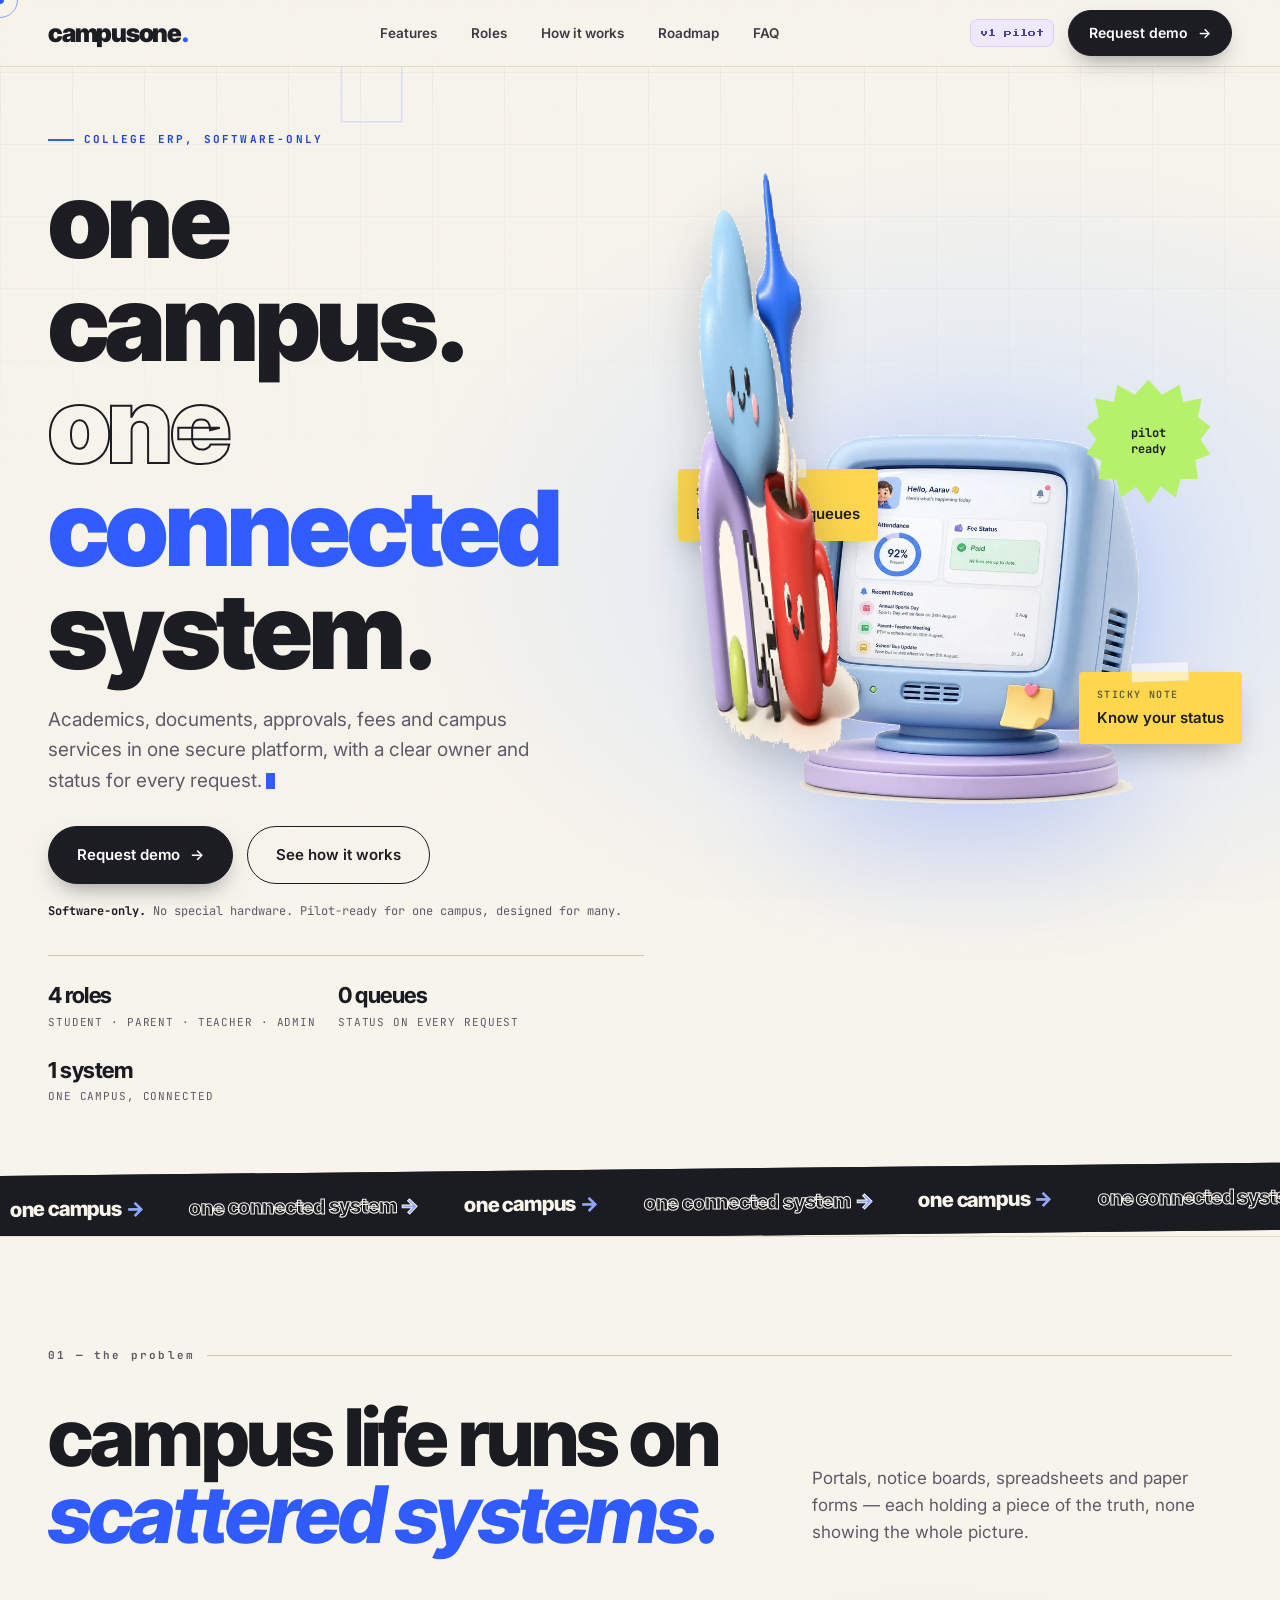
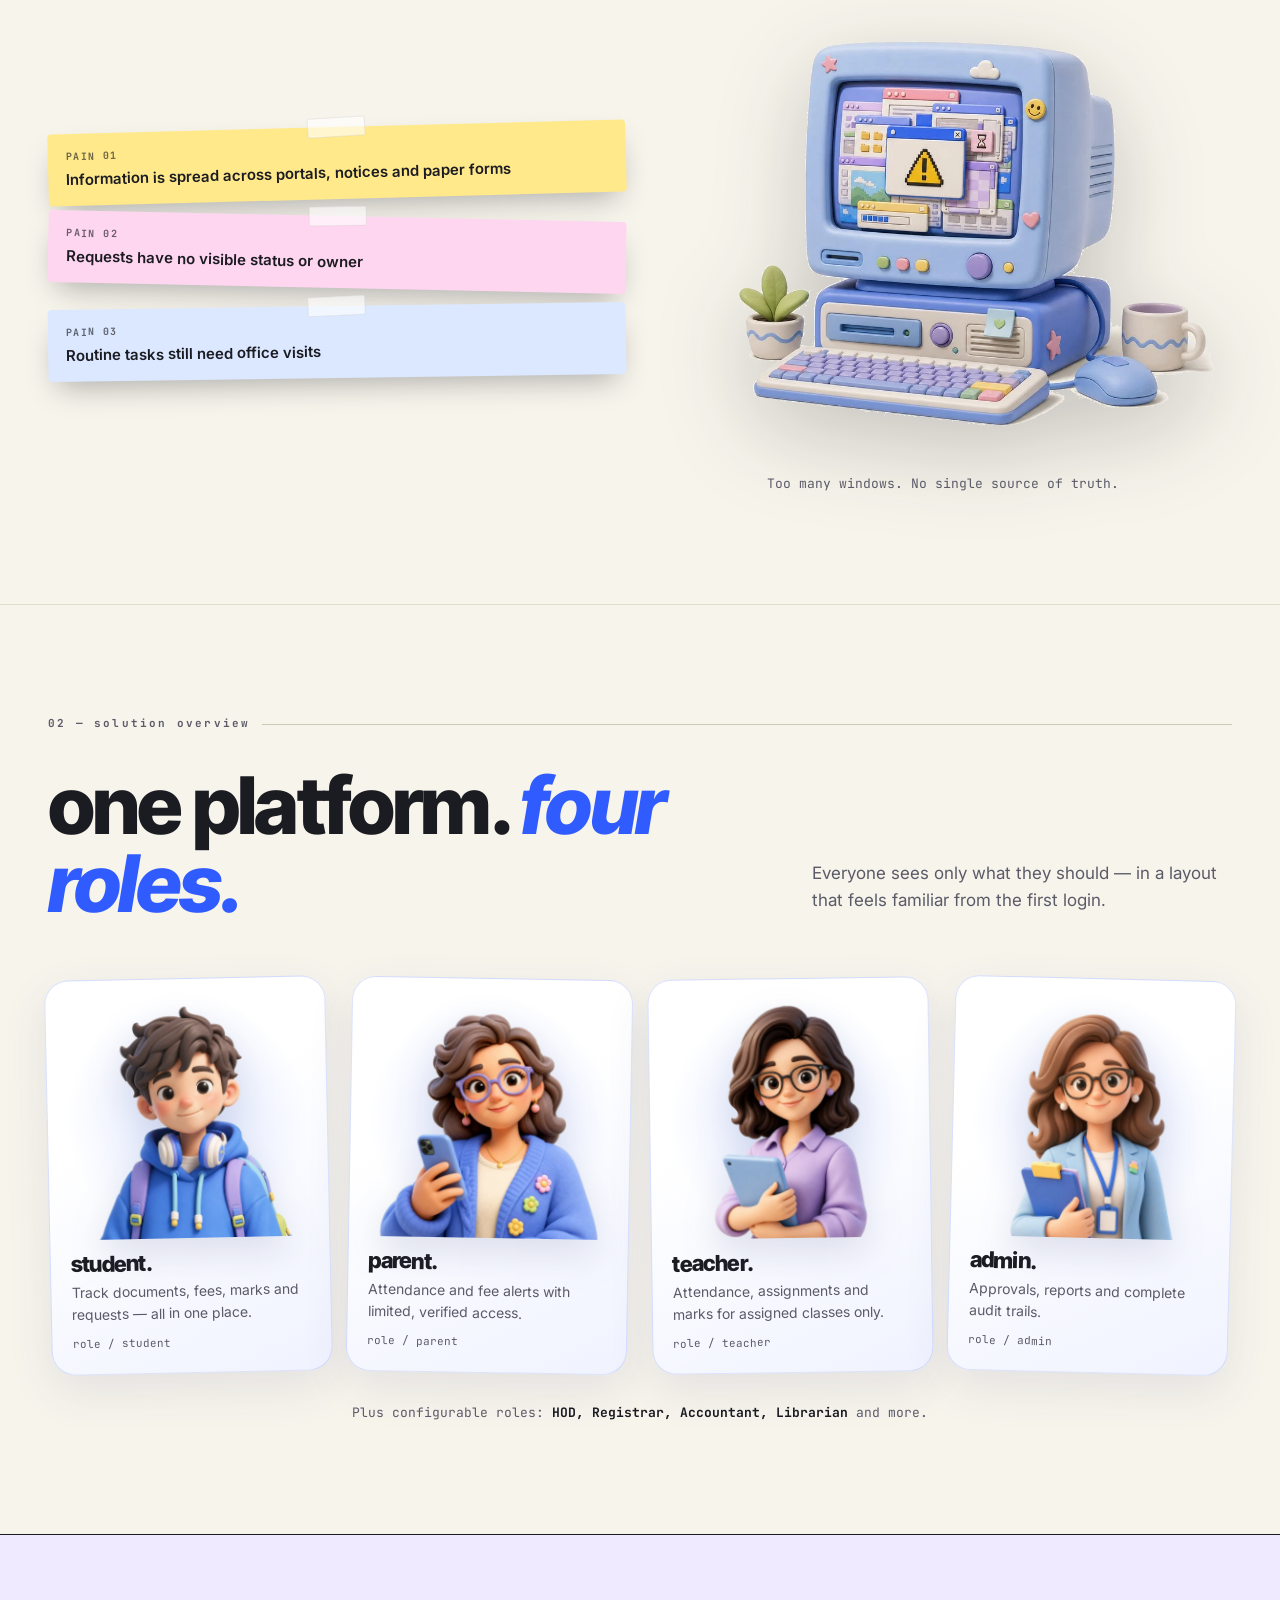
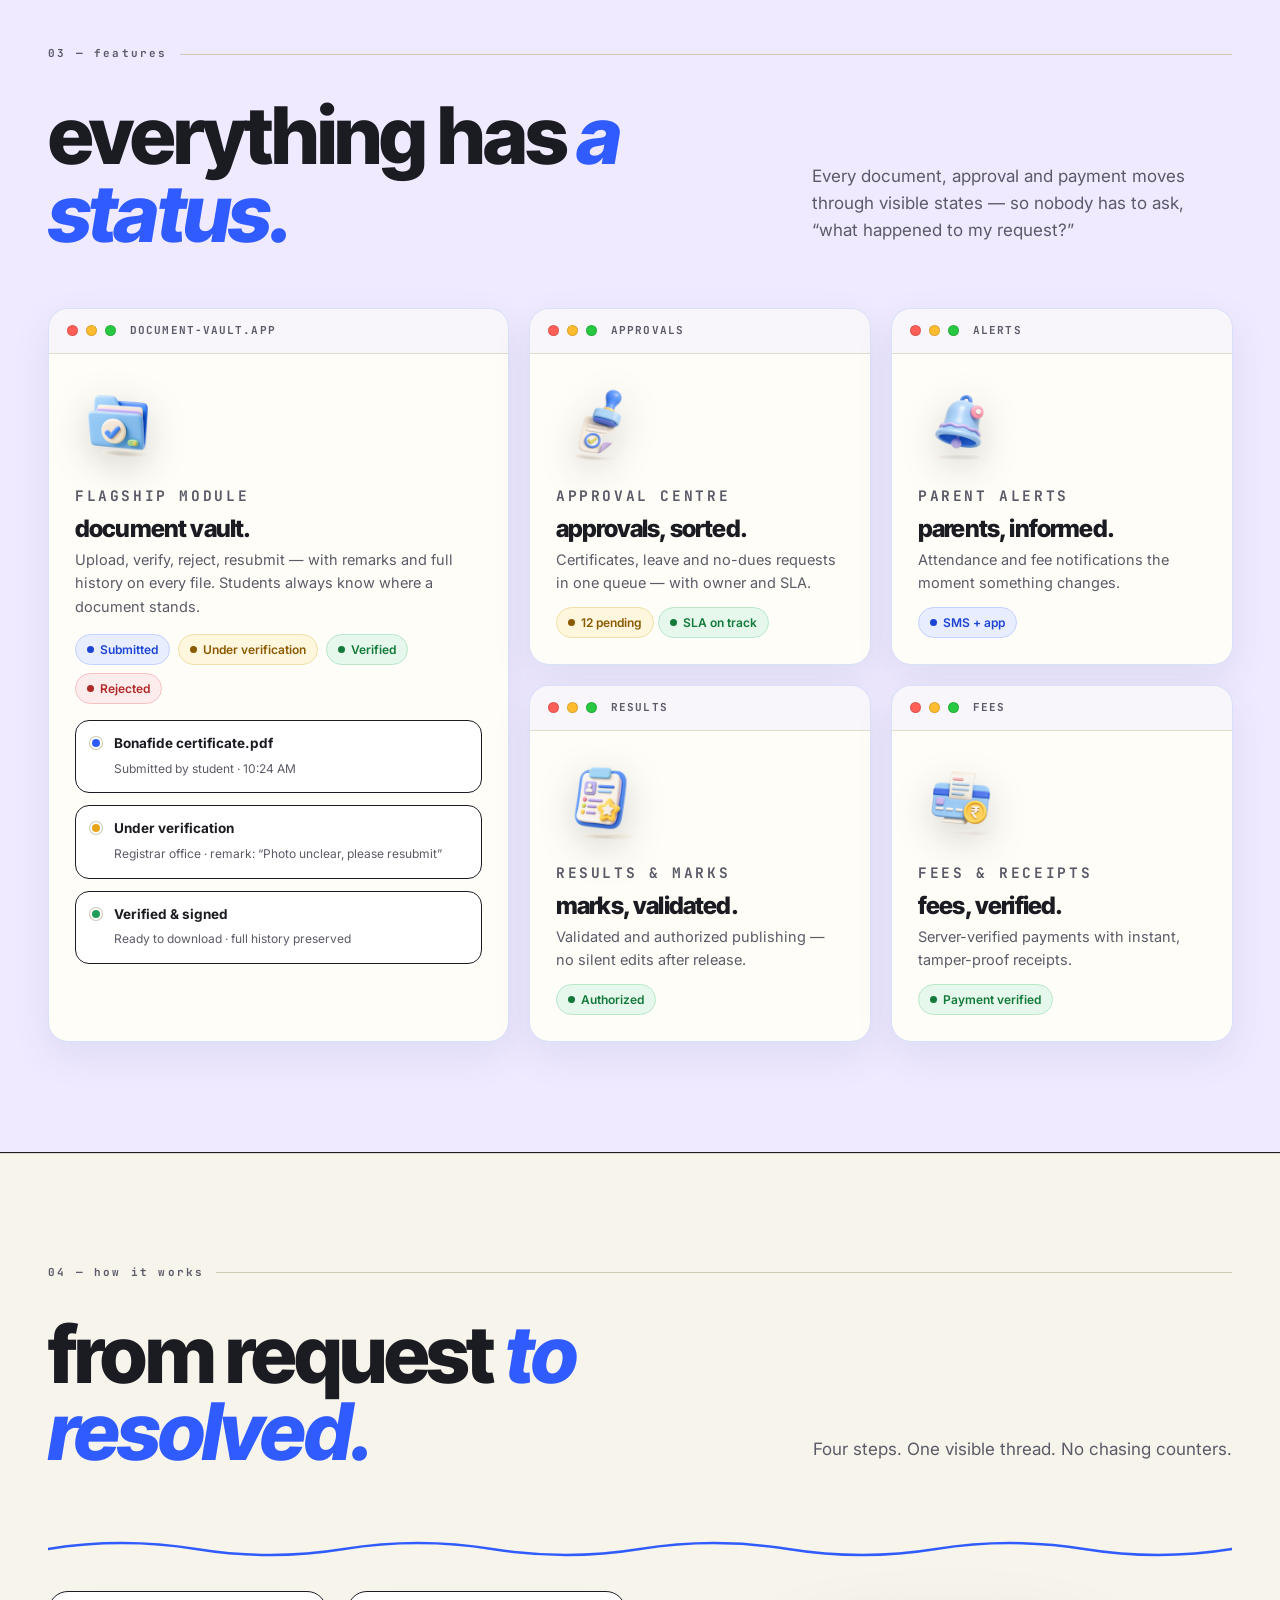
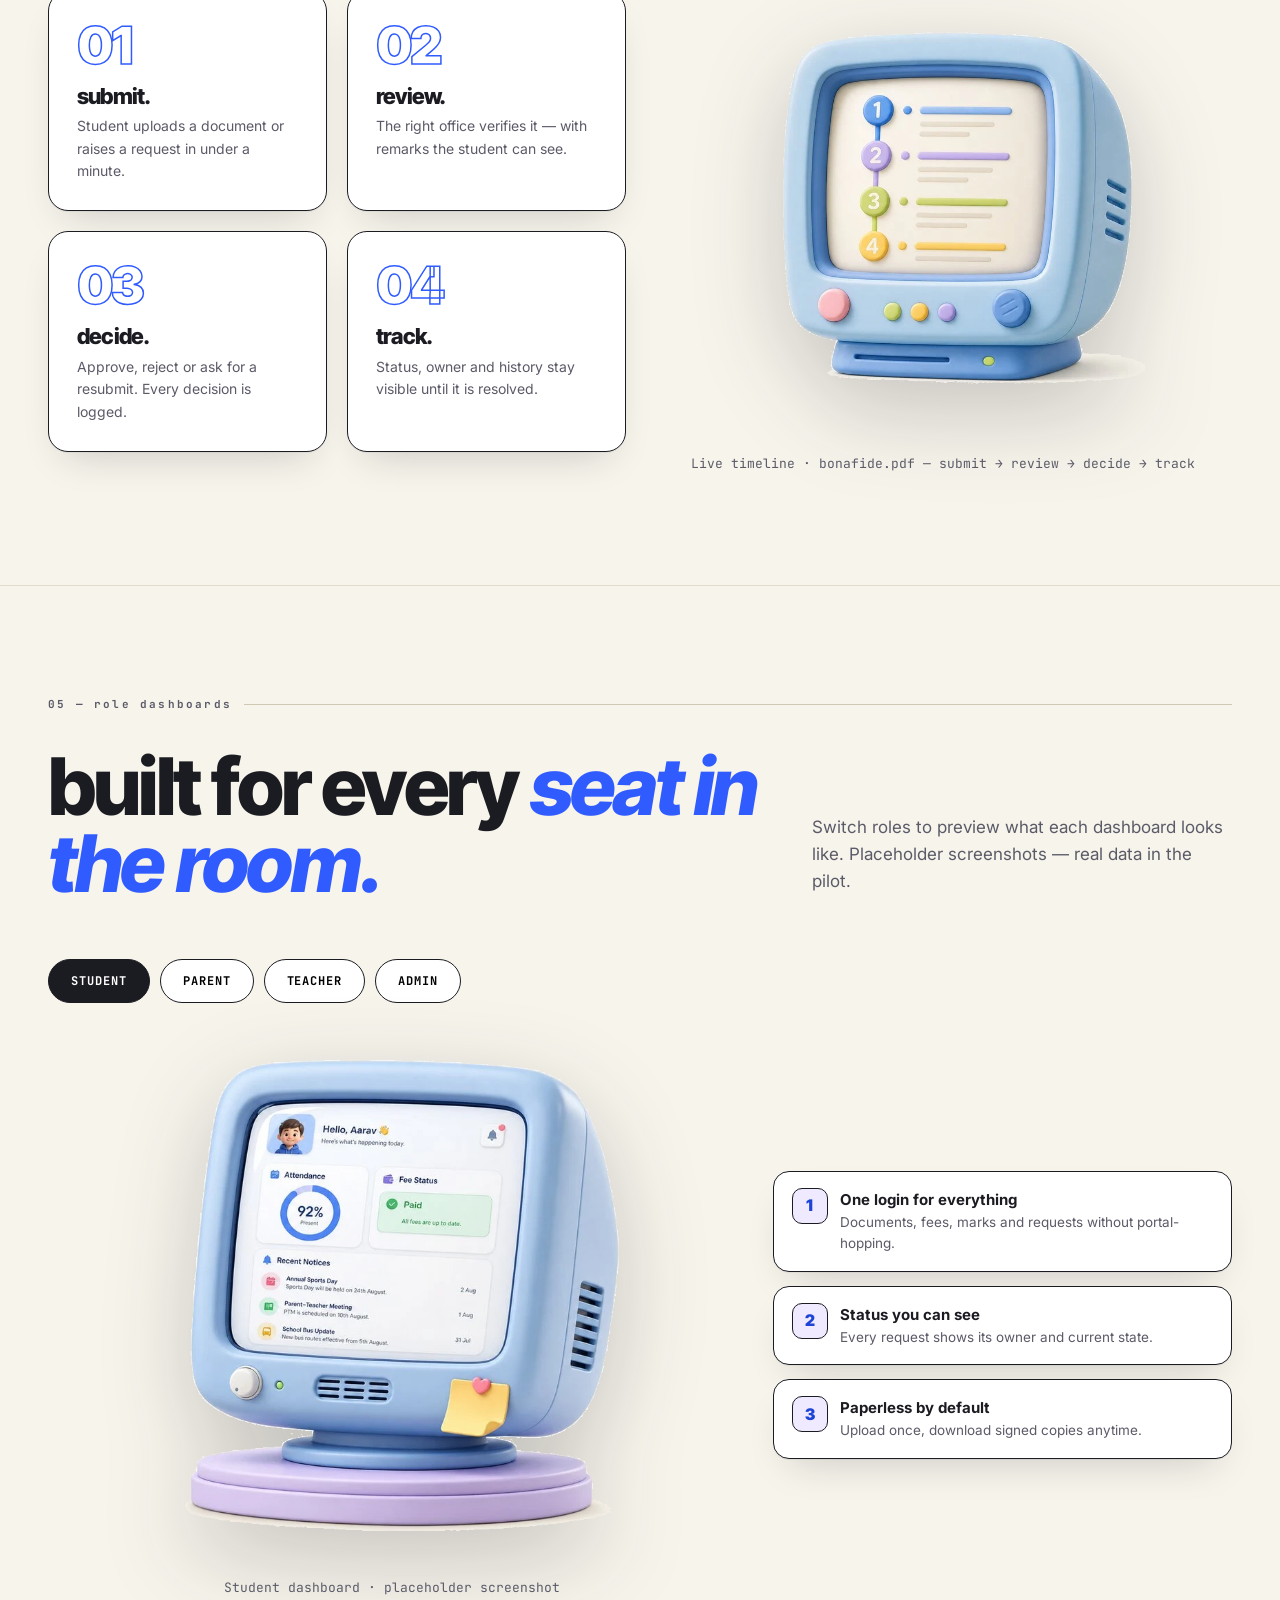
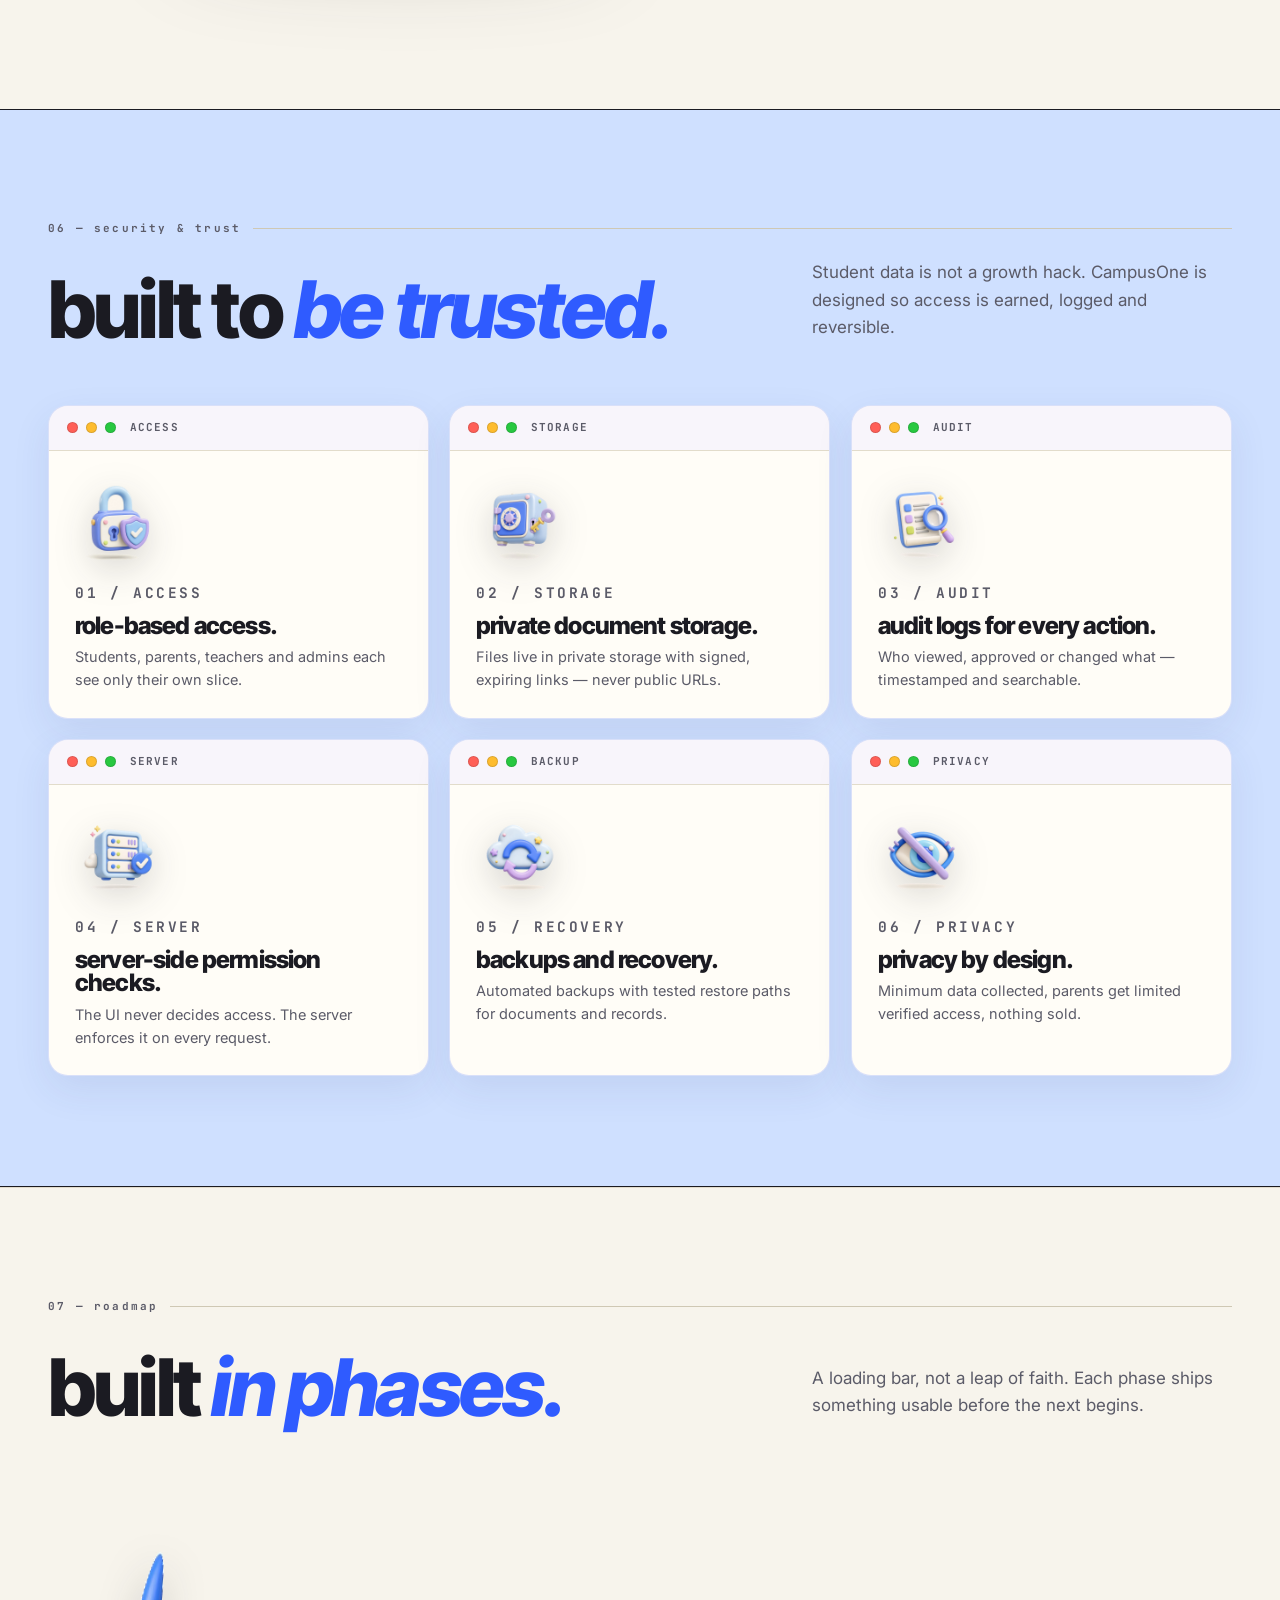
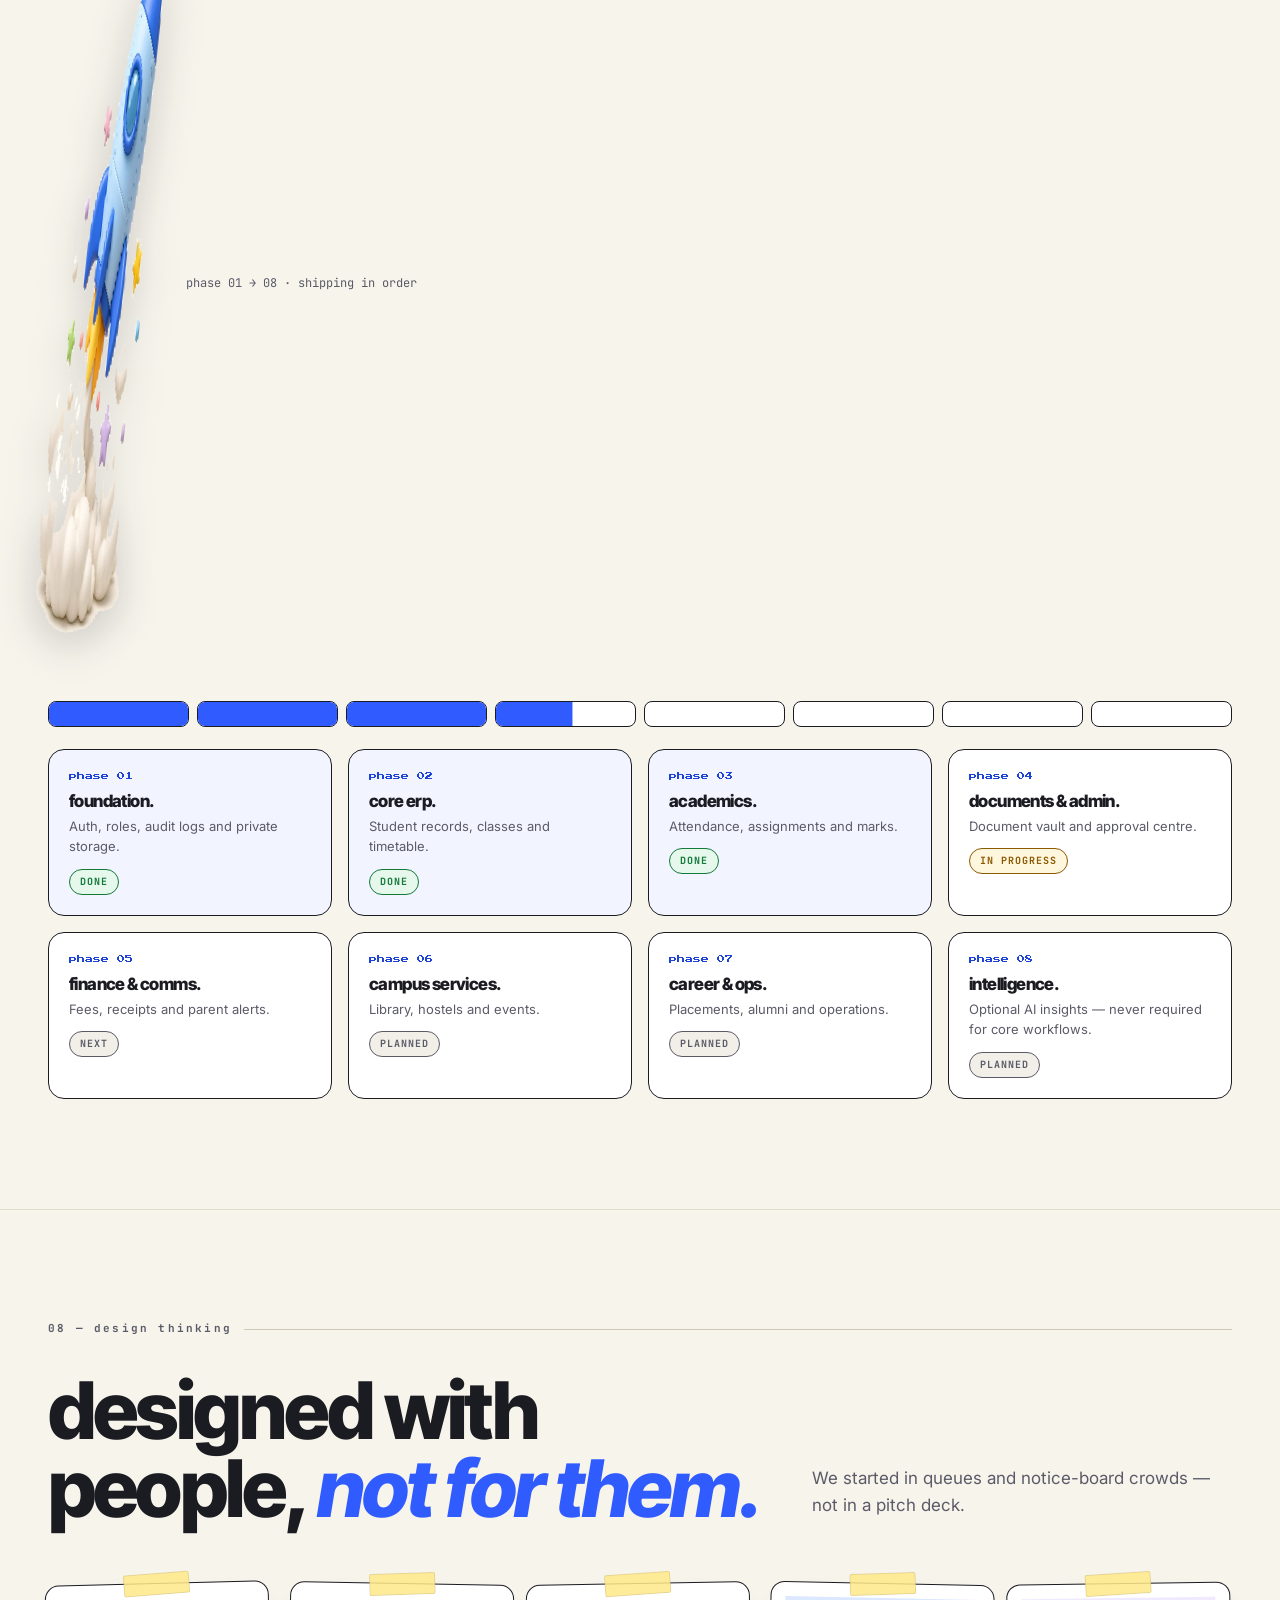
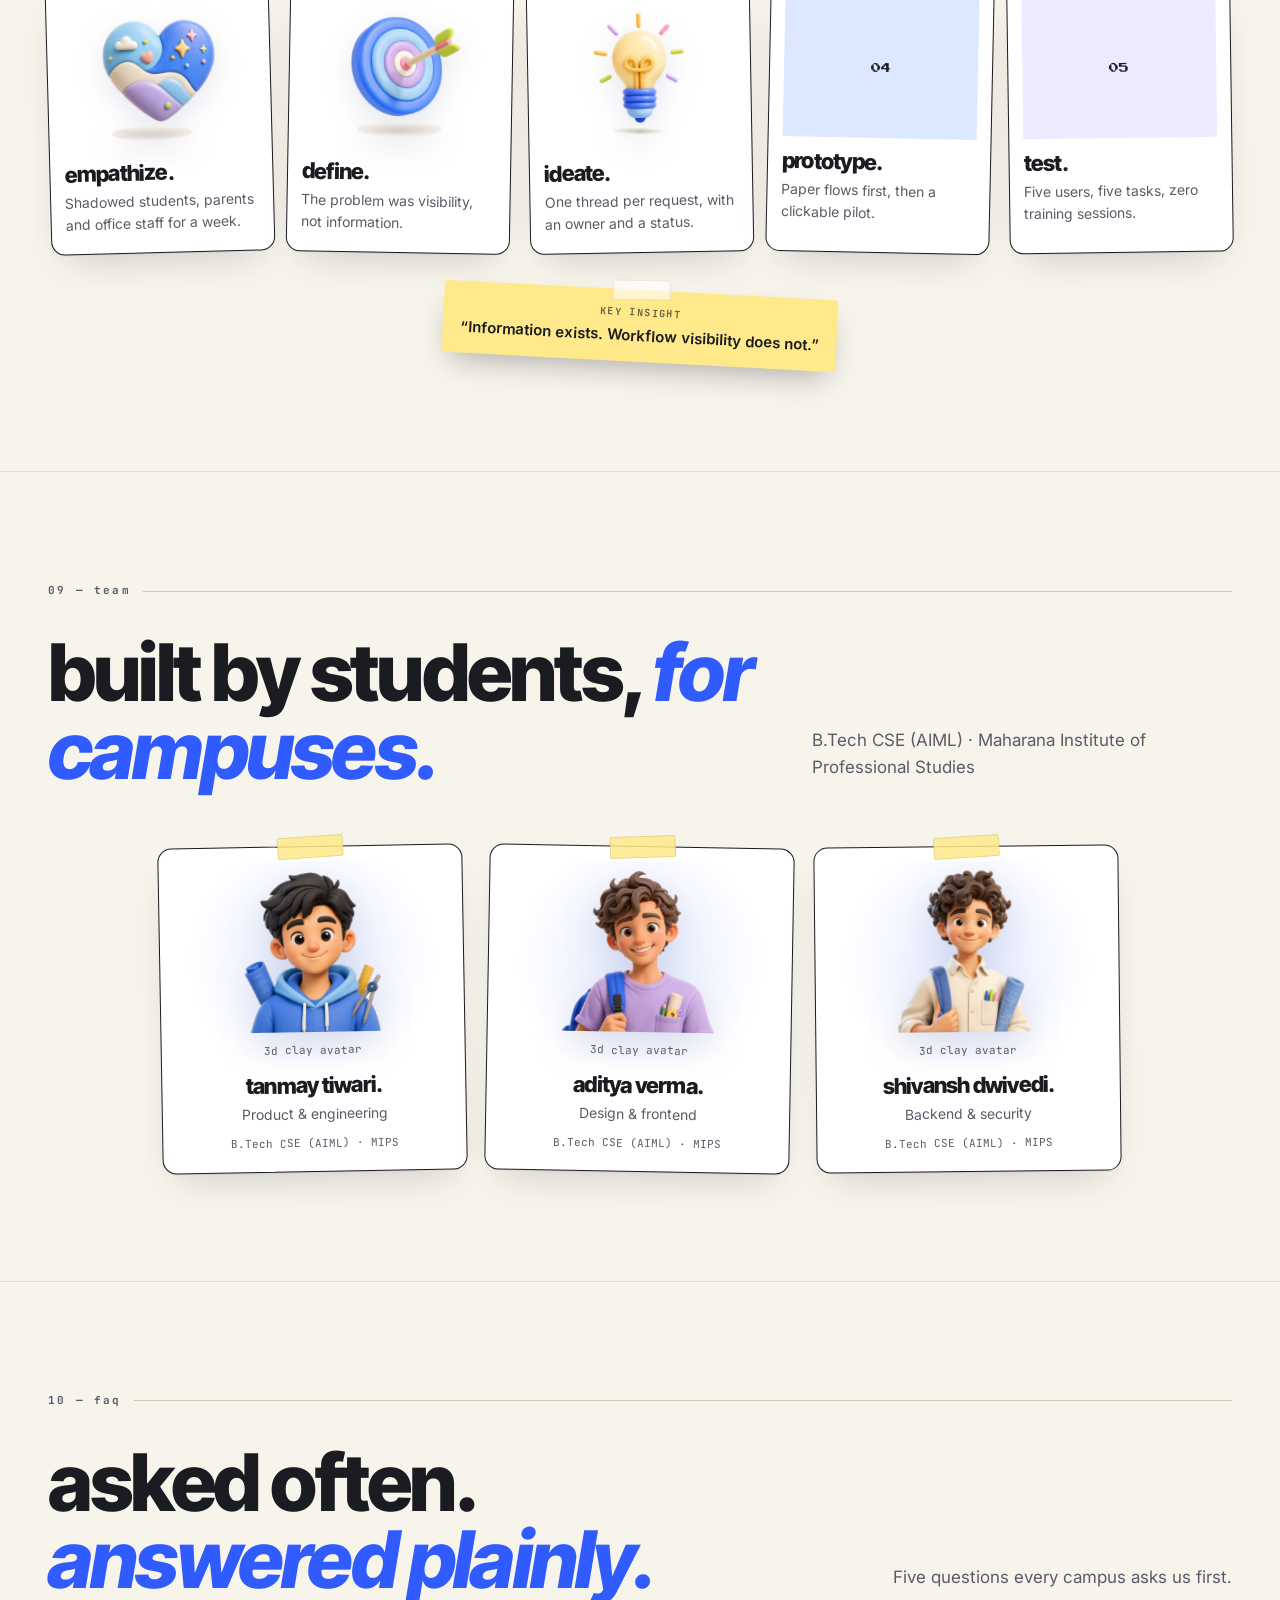
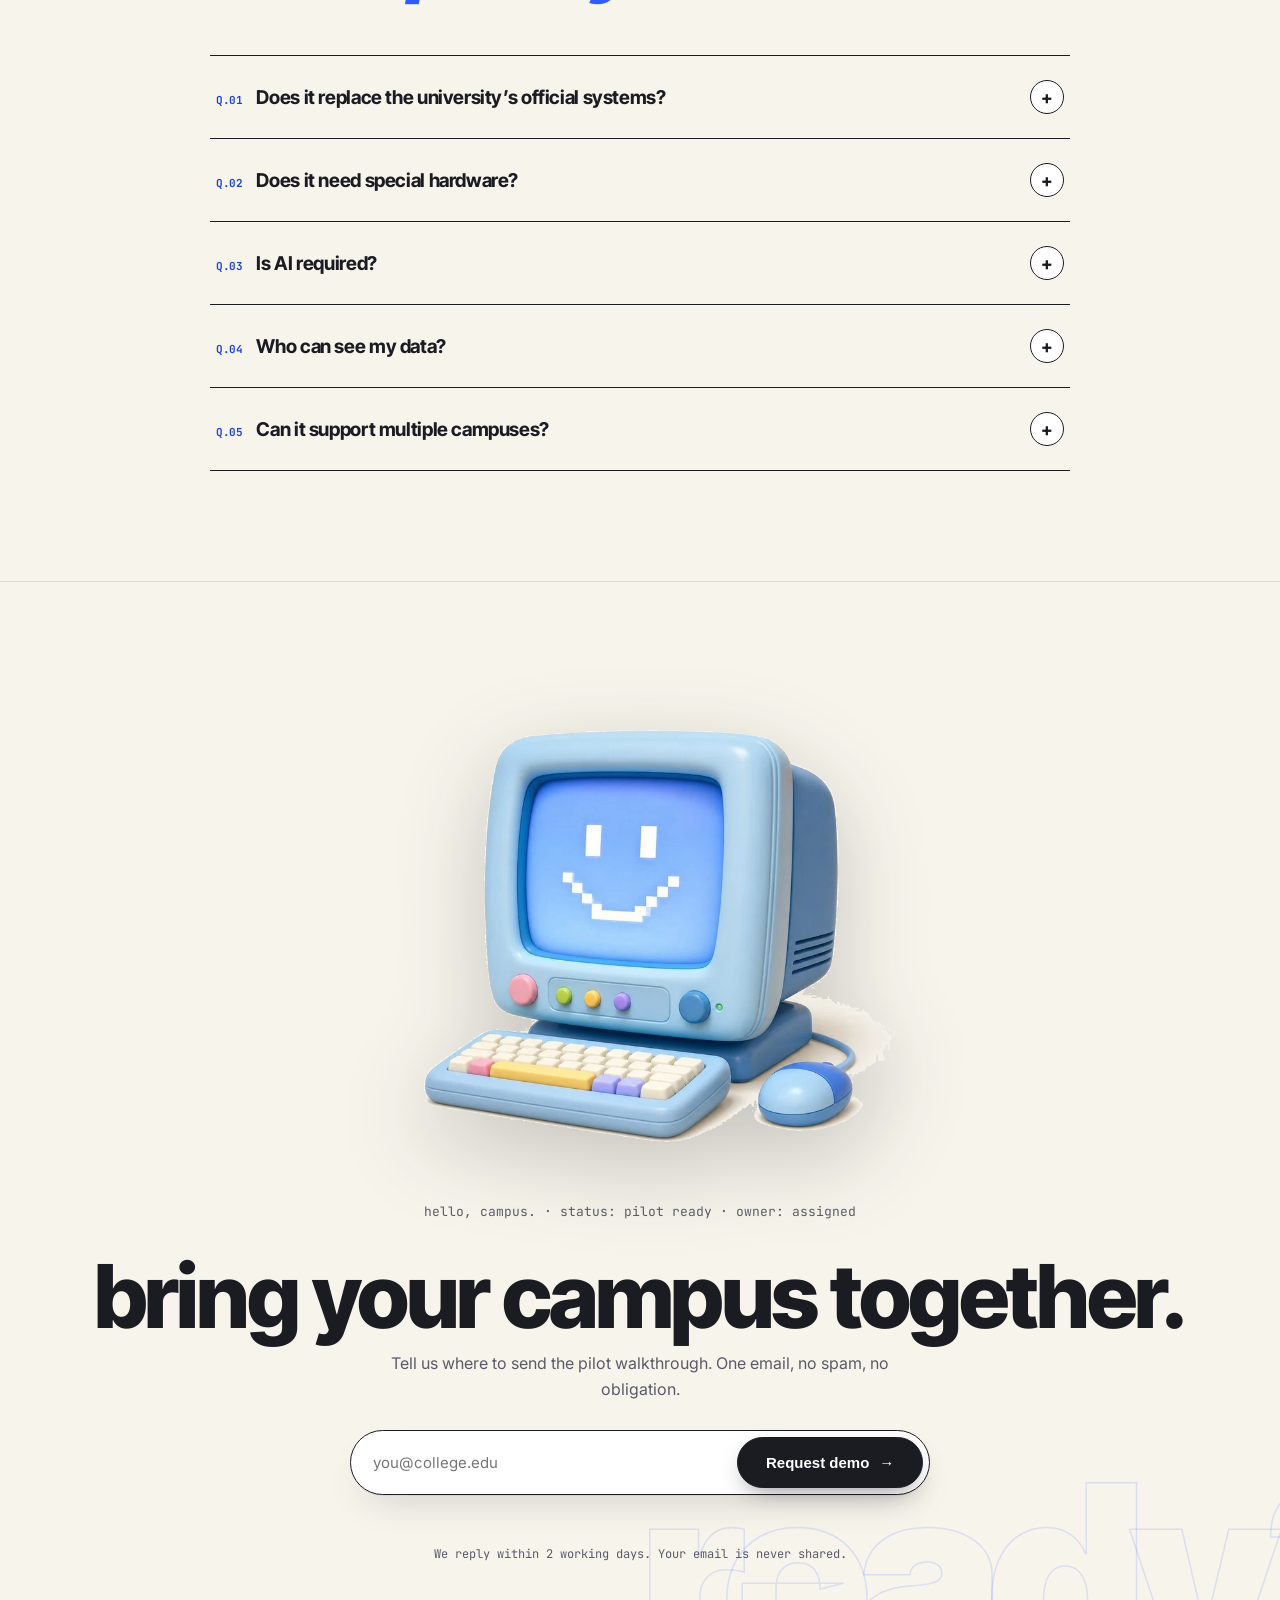
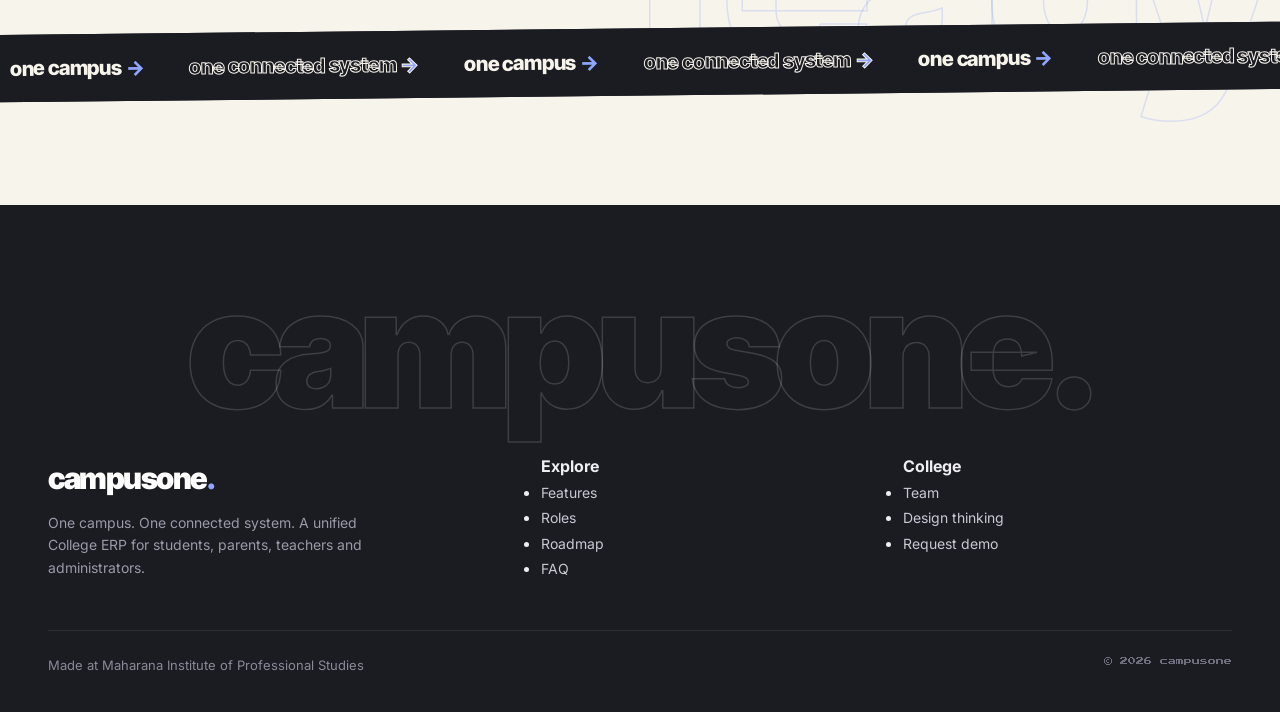
==== commit e9059448: "Redesign image-led interface and refine transparent assets Co-authored-by: arena-agent <297053741+ar" ====
--- a/index.html
+++ b/index.html
@@ -110,14 +110,15 @@
 .hero-stage{position:relative}
 .hero-monitor{animation:float 7s ease-in-out infinite;filter:drop-shadow(0 34px 60px rgba(47,91,255,.24));will-change:transform}
 @keyframes float{0%,100%{transform:translateY(0) rotate(-.4deg)}50%{transform:translateY(-12px) rotate(.4deg)}}
-.hero-monitor img{width:100%;height:auto;border-radius:26px}
-.img-monitor{max-width:560px;margin:0 auto}
-.img-monitor img{width:100%;height:auto;border-radius:26px;box-shadow:var(--sh-lg)}
-.polaroid .ph img{width:100%;height:100%;object-fit:cover;border-radius:8px}
+.hero-monitor img{width:100%;height:auto}
+.img-monitor{max-width:640px;margin:0 auto}
+.img-monitor img{width:100%;height:auto;filter:drop-shadow(0 28px 44px rgba(27,27,34,.22))}
+.polaroid .ph img{width:100%;height:100%;object-fit:contain}
 .avatar img{width:100%;height:100%;object-fit:cover;border-radius:50%}
-.feat-icon,.sec-icon{width:64px;height:64px;object-fit:cover;border-radius:16px;border:1.5px solid var(--ink);margin-bottom:14px;background:#fff}
-.prop-sparkles{position:absolute;left:-4%;bottom:-6%;width:150px;border-radius:18px;border:1.5px solid var(--ink);box-shadow:var(--sh);transform:rotate(-6deg);z-index:2}
-.prop-rocket{width:110px;border-radius:18px;border:1.5px solid var(--ink);box-shadow:var(--sh);transform:rotate(6deg)}
+.feat-icon,.sec-icon{width:88px;height:88px;object-fit:contain;margin-bottom:16px;filter:drop-shadow(0 10px 18px rgba(27,27,34,.18));transition:transform .35s var(--ease)}
+.feat-icon:hover,.sec-icon:hover{transform:translateY(-4px) rotate(-3deg)}
+.prop-sparkles{position:absolute;left:-4%;bottom:-6%;width:160px;transform:rotate(-6deg);z-index:2;filter:drop-shadow(0 14px 24px rgba(27,27,34,.22))}
+.prop-rocket{width:120px;transform:rotate(6deg);filter:drop-shadow(0 12px 20px rgba(27,27,34,.2))}
 .sticky{position:absolute;background:var(--yellow);padding:16px 18px;border-radius:4px;box-shadow:0 14px 30px -10px rgba(27,27,34,.35);font-weight:600;font-size:15px;line-height:1.35;max-width:200px;text-align:left;z-index:2;transition:transform .35s var(--ease)}
 .sticky::before{content:"";position:absolute;top:-10px;left:50%;transform:translateX(-50%) rotate(-2deg);width:56px;height:18px;background:rgba(255,255,255,.6);border:1px solid rgba(27,27,34,.08);border-radius:2px}
 .sticky-blue{background:#DCE8FF;transform:rotate(-4deg)}
@@ -160,7 +161,7 @@
 .polaroid{background:#fff;border:1.5px solid var(--ink);border-radius:14px;padding:14px 14px 18px;box-shadow:var(--sh);transition:transform .4s var(--ease),box-shadow .4s var(--ease);position:relative}
 .polaroid::before{content:"";position:absolute;top:-11px;left:50%;transform:translateX(-50%) rotate(-3deg);width:64px;height:20px;background:rgba(255,233,138,.85);border:1px solid rgba(27,27,34,.1);border-radius:2px;z-index:2}
 .polaroid:hover{box-shadow:var(--sh-lg)}
-.polaroid .ph{border-radius:8px;min-height:120px;display:flex;align-items:center;justify-content:center;margin-bottom:14px;border:1px solid var(--hair)}
+.polaroid .ph{min-height:200px;display:flex;align-items:center;justify-content:center;margin-bottom:14px}
 .polaroid h3{font-size:22px}
 .polaroid p{color:var(--muted);font-size:14px;margin-top:6px}
 .polaroid .cap{font-family:'JetBrains Mono',monospace;font-size:11px;color:var(--muted);margin-top:10px}
@@ -233,11 +234,12 @@
 .st-done{background:#E6F7EC;color:#137A3A;border-color:#B9E8C8}.st-next{background:#FFF6DE;color:#8A5A00;border-color:#F0DFA8}.st-later{background:#F1EFE8;color:#5B5B68;border-color:#DDD8C8}
 /* STRIP + TEAM */
 .strip{display:grid;grid-template-columns:repeat(5,1fr);gap:16px}
-.strip .polaroid .ph{min-height:90px}
-.avatar{width:84px;height:84px;border-radius:50%;display:flex;align-items:center;justify-content:center;font-family:'Inter Tight',sans-serif;font-weight:900;font-size:26px;color:#fff;margin:0 auto 10px;border:3px solid #fff;box-shadow:var(--sh)}
+.strip .polaroid .ph{min-height:140px}
+.avatar{width:170px;height:170px;display:flex;align-items:center;justify-content:center;margin:0 auto 10px}
+.avatar img{object-fit:contain;border-radius:0}
 .team-grid{display:grid;grid-template-columns:repeat(3,1fr);gap:22px;max-width:960px;margin:0 auto}
 .team-grid .polaroid{text-align:center}
-.team-grid .ph{background:var(--lav);min-height:160px;flex-direction:column}
+.team-grid .ph{background:radial-gradient(circle, #e4eaff 0%, transparent 72%);min-height:200px;flex-direction:column}
 .icon{width:22px;height:22px;stroke:currentColor;fill:none;stroke-width:1.8;stroke-linecap:round;stroke-linejoin:round}
 .icon-lg{width:36px;height:36px}
 .center{text-align:center}
@@ -275,6 +277,20 @@
 .foot-bottom{border-top:1px solid #2E2E38;padding-top:24px;display:flex;justify-content:space-between;gap:16px;flex-wrap:wrap;font-size:13px;color:#8A8A98;position:relative;z-index:1}
 .foot-bottom .pixel{font-size:8px;color:#6E6E7E}
 .foot-giant{font-family:'Inter Tight',sans-serif;font-weight:900;font-size:clamp(64px,13vw,180px);line-height:.85;letter-spacing:-.06em;color:transparent;-webkit-text-stroke:1.5px rgba(247,244,236,.16);text-align:center;user-select:none;pointer-events:none;margin-bottom:36px}
+/* Image-led clay surfaces */
+.hero{background:radial-gradient(ellipse at 78% 42%,rgba(207,224,255,.8),transparent 42%)}
+.hero-stage{isolation:isolate}
+.hero-stage::before{content:"";position:absolute;inset:12% 7%;border-radius:50%;background:radial-gradient(circle,rgba(143,166,255,.3),transparent 70%);z-index:-1}
+#roles .polaroid{background:linear-gradient(155deg,#fff 35%,#f0f3ff);border-color:rgba(47,91,255,.17);border-radius:24px;padding:20px;box-shadow:0 16px 45px rgba(54,68,125,.1)}
+#roles .polaroid::before{display:none}
+#roles .ph{aspect-ratio:1;min-height:0;background:radial-gradient(circle,#dfe7ff,transparent 72%)}
+#roles .ph img{max-height:270px;filter:drop-shadow(0 15px 18px rgba(54,68,125,.15))}
+.bento .os,.grid3 .os{border-color:rgba(47,91,255,.18);box-shadow:0 14px 38px rgba(54,68,125,.09)}
+.bento .os-bar,.grid3 .os-bar{background:rgba(239,234,255,.45)}
+.strip .ph img{max-height:150px;filter:drop-shadow(0 10px 14px rgba(54,68,125,.12))}
+.team-grid .avatar img{filter:drop-shadow(0 12px 18px rgba(54,68,125,.15))}
+.img-monitor figcaption{position:relative}
+@media(max-width:760px){.prop-sparkles{width:90px;left:0;bottom:0}.hero-stage{margin-top:16px}.avatar{width:150px;height:150px}.img-monitor{max-width:100%}#roles .ph img{max-height:240px}}
 /* REVEAL */
 .reveal{opacity:0;transform:translateY(28px);transition:opacity .8s var(--ease),transform .8s var(--ease)}
 .reveal.in{opacity:1;transform:none}
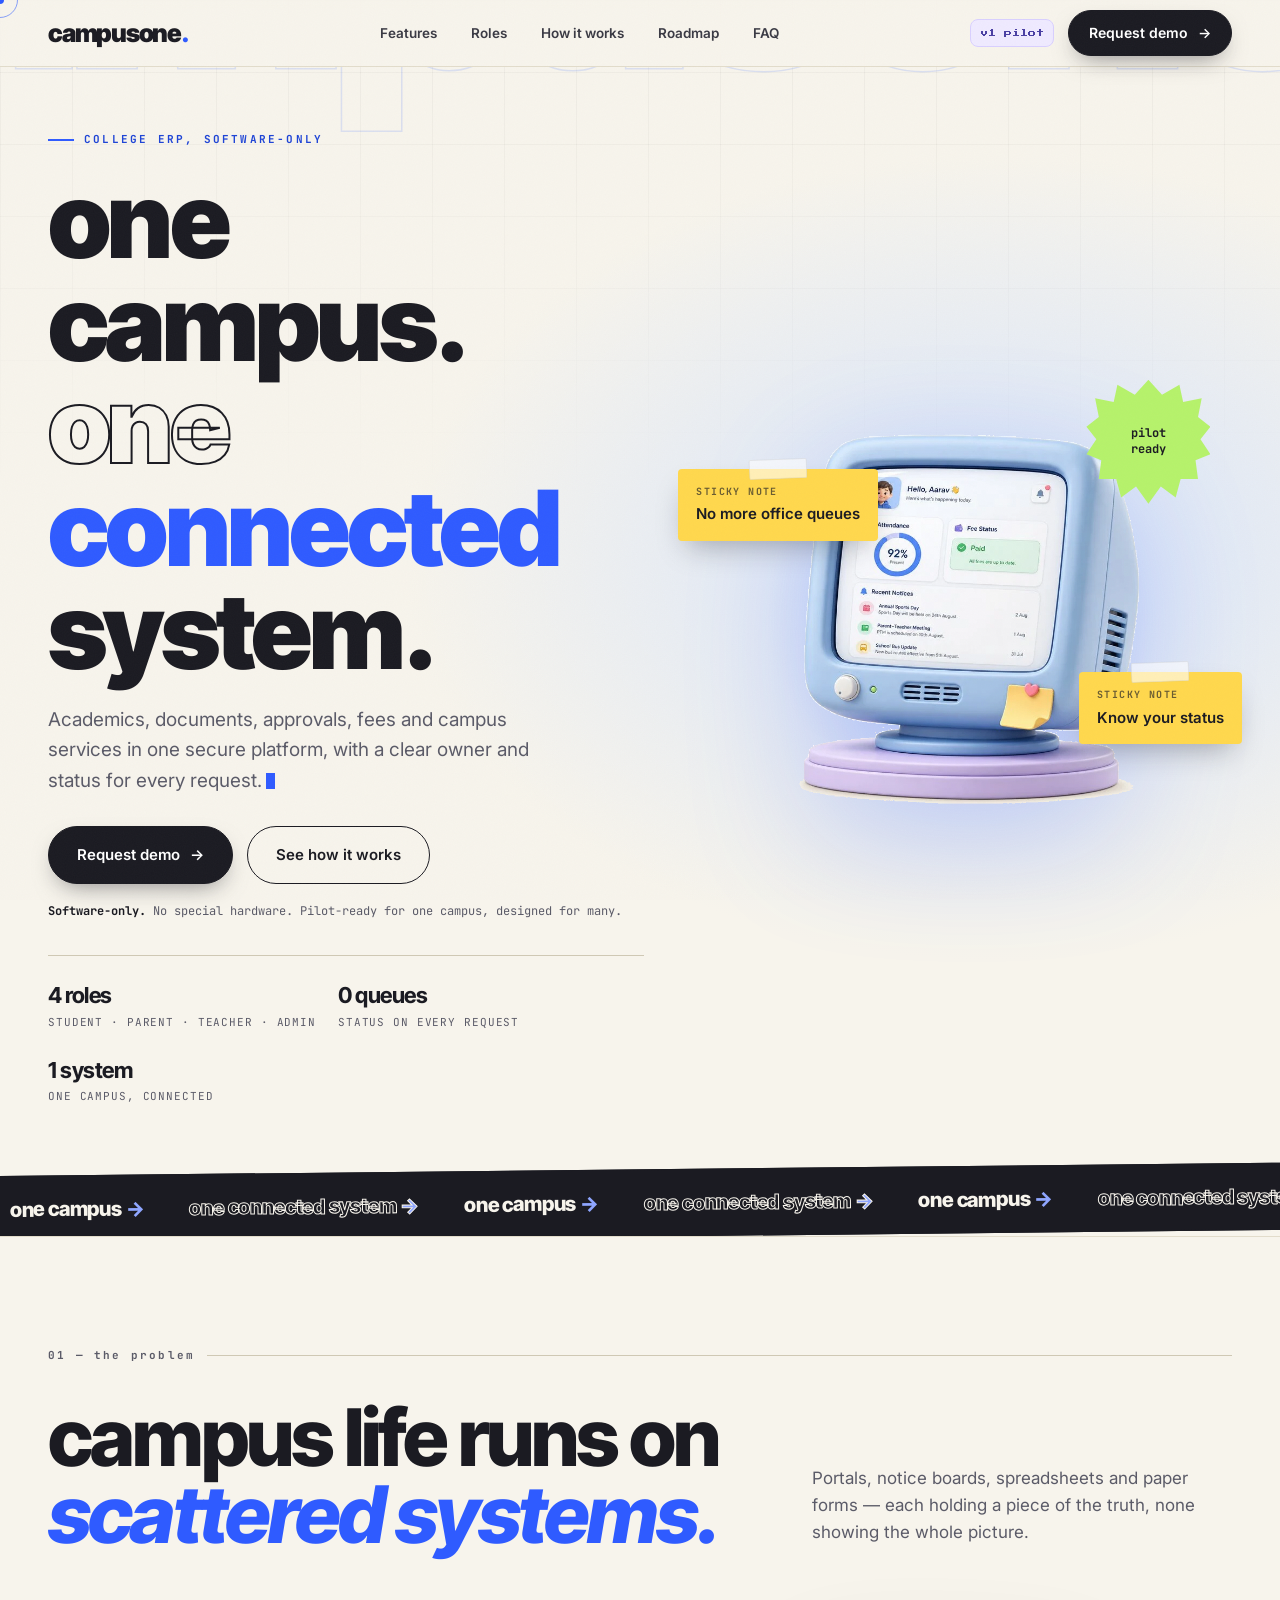
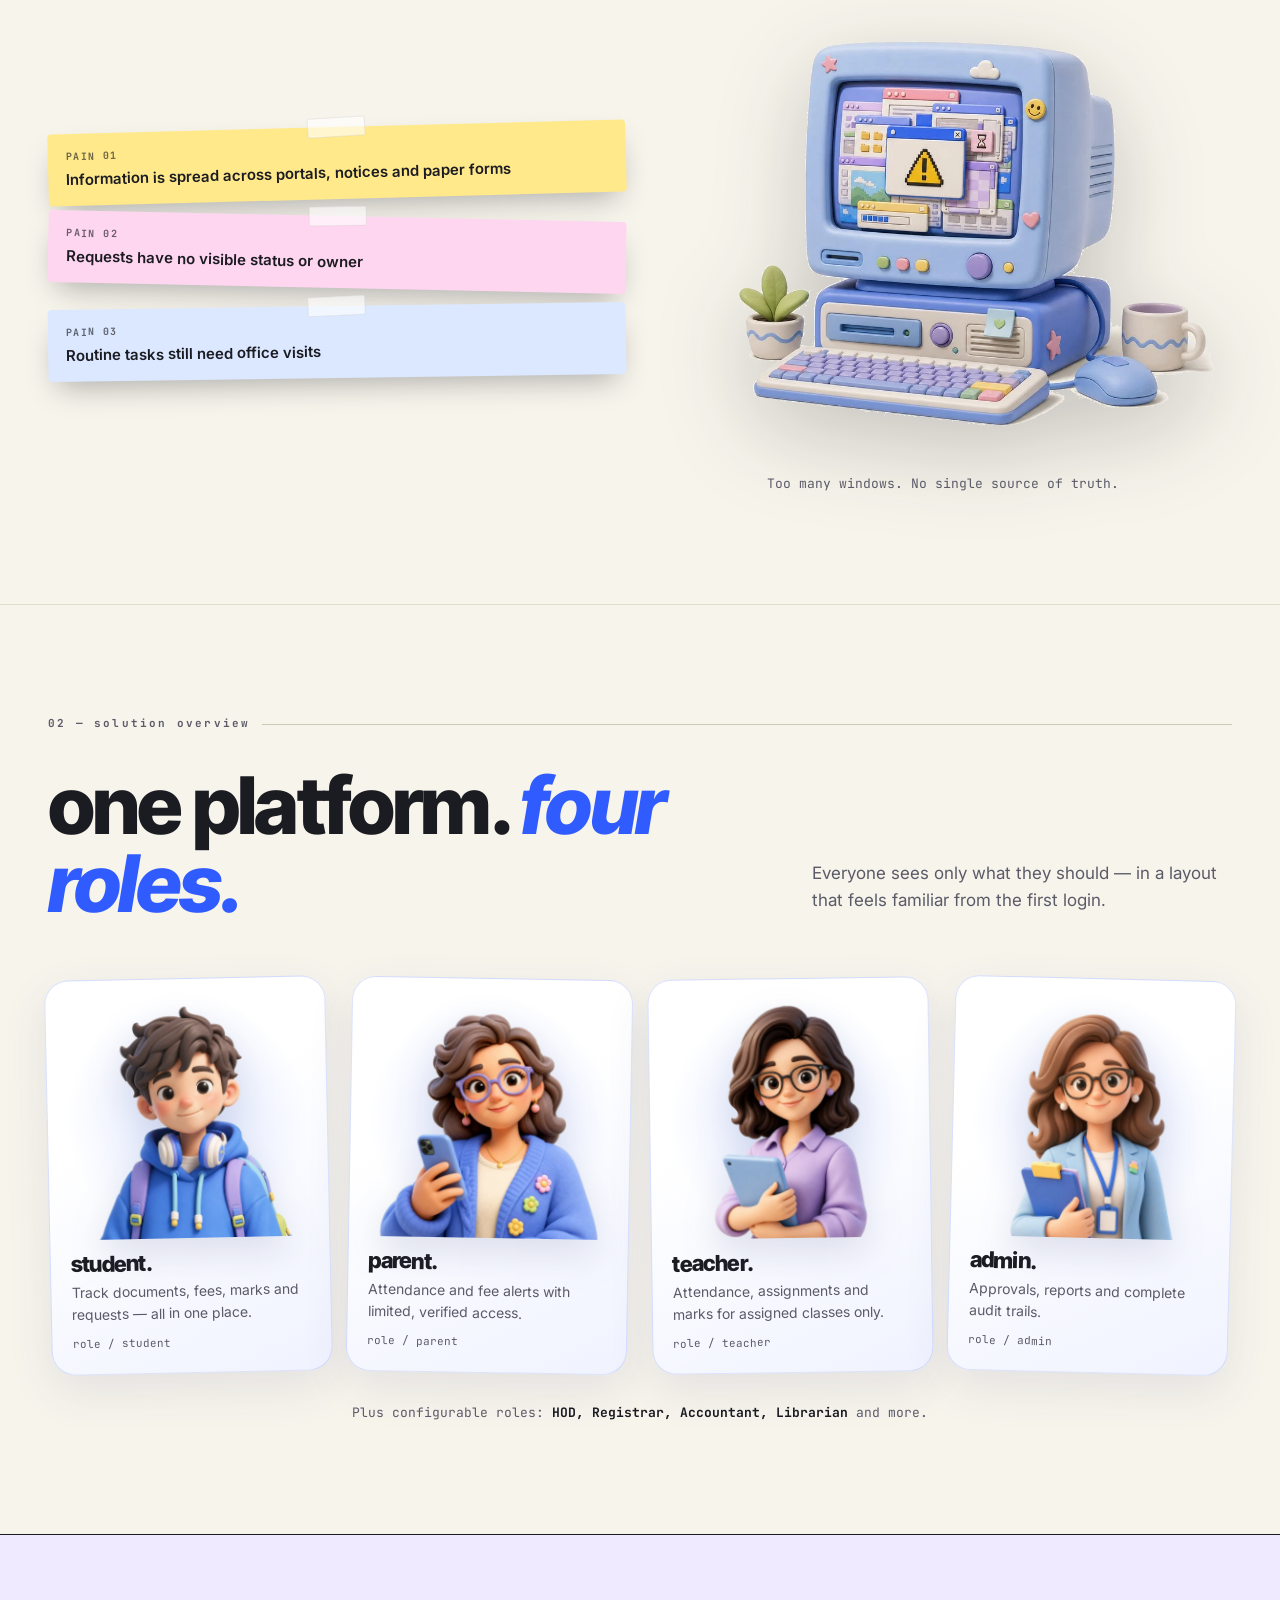
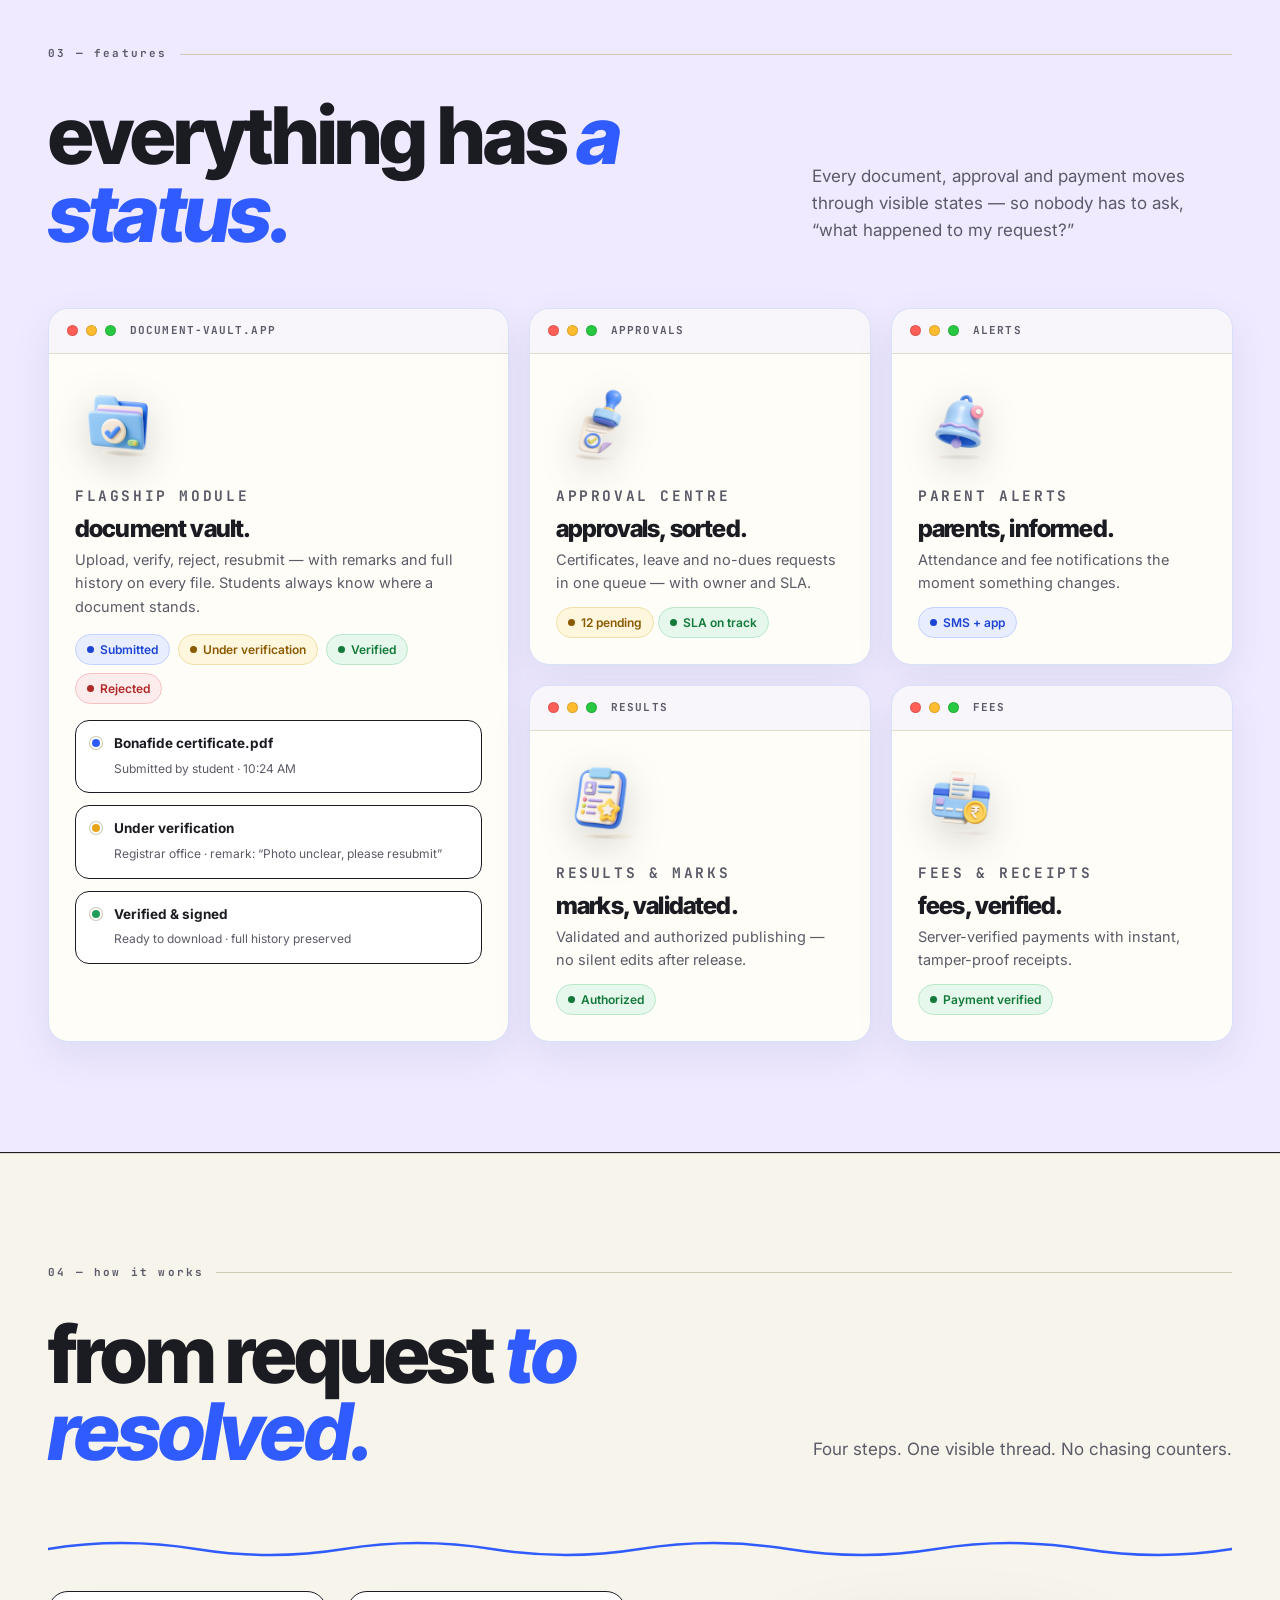
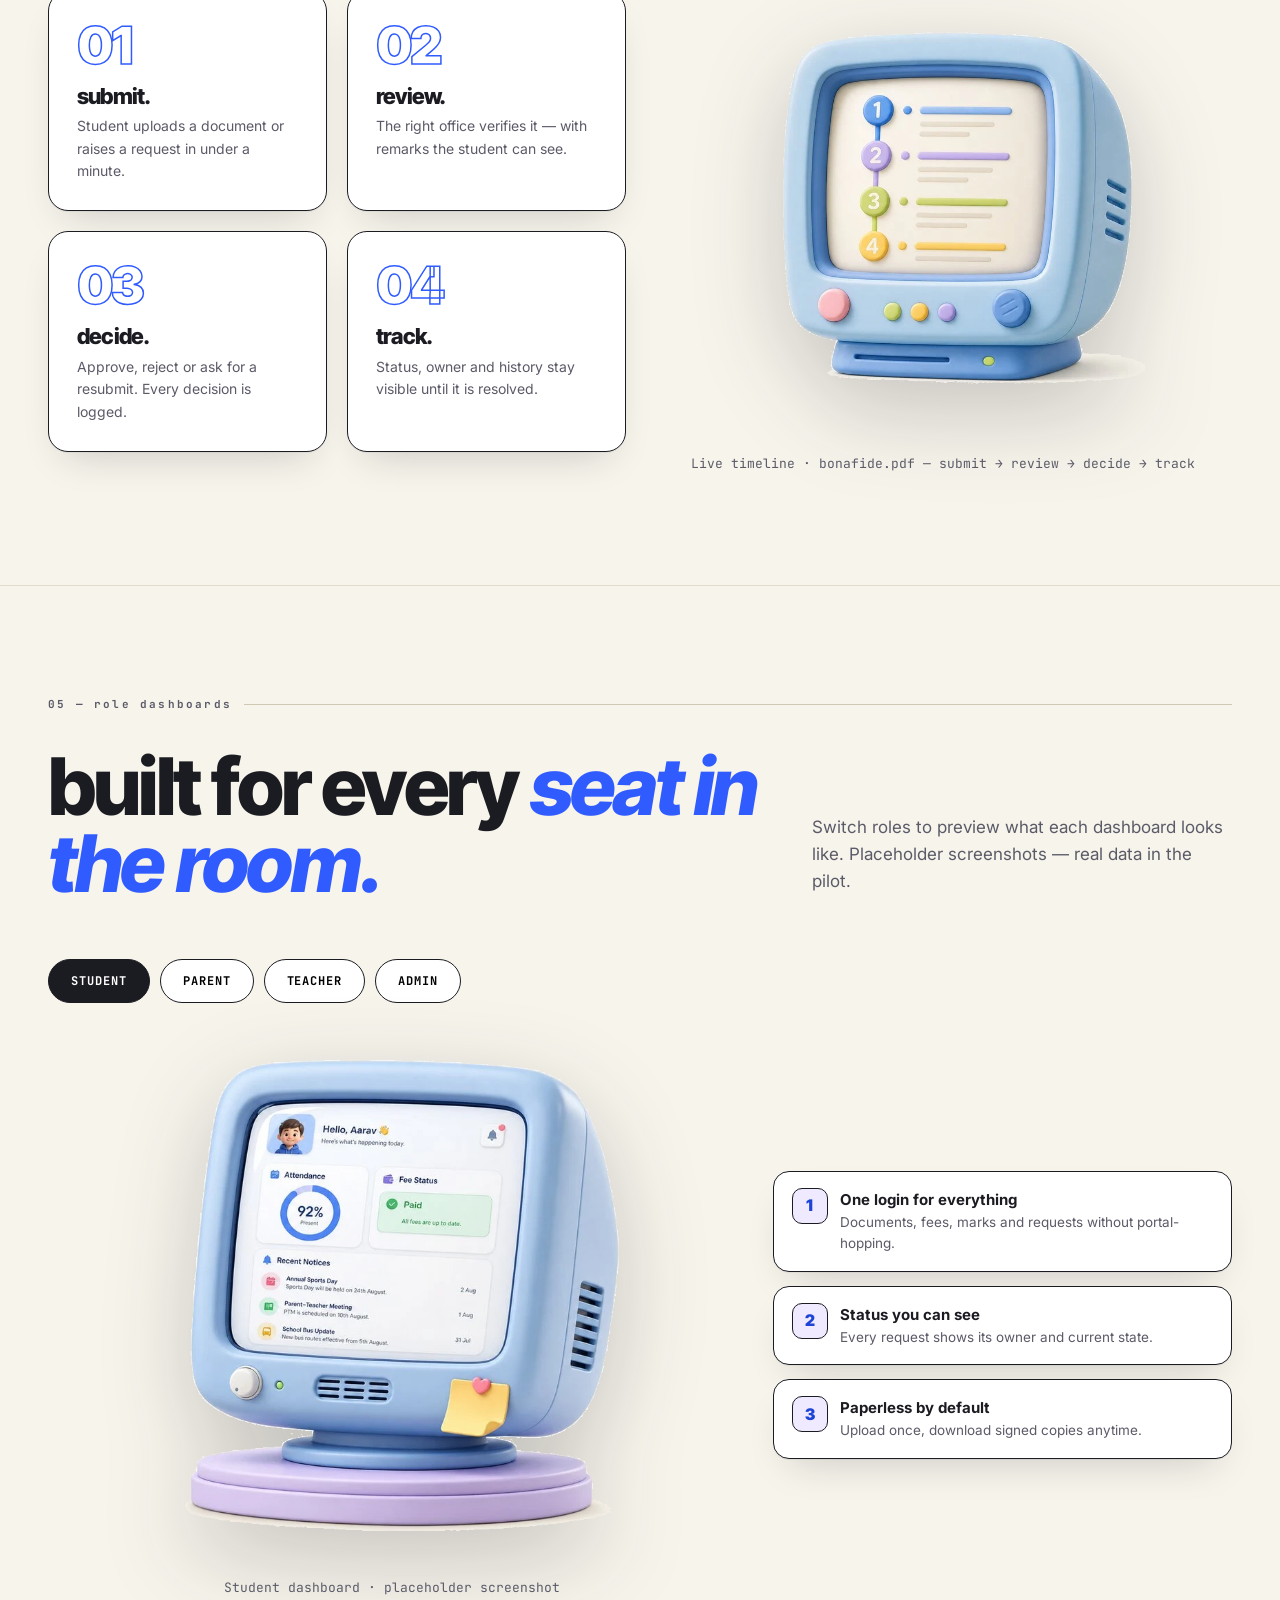
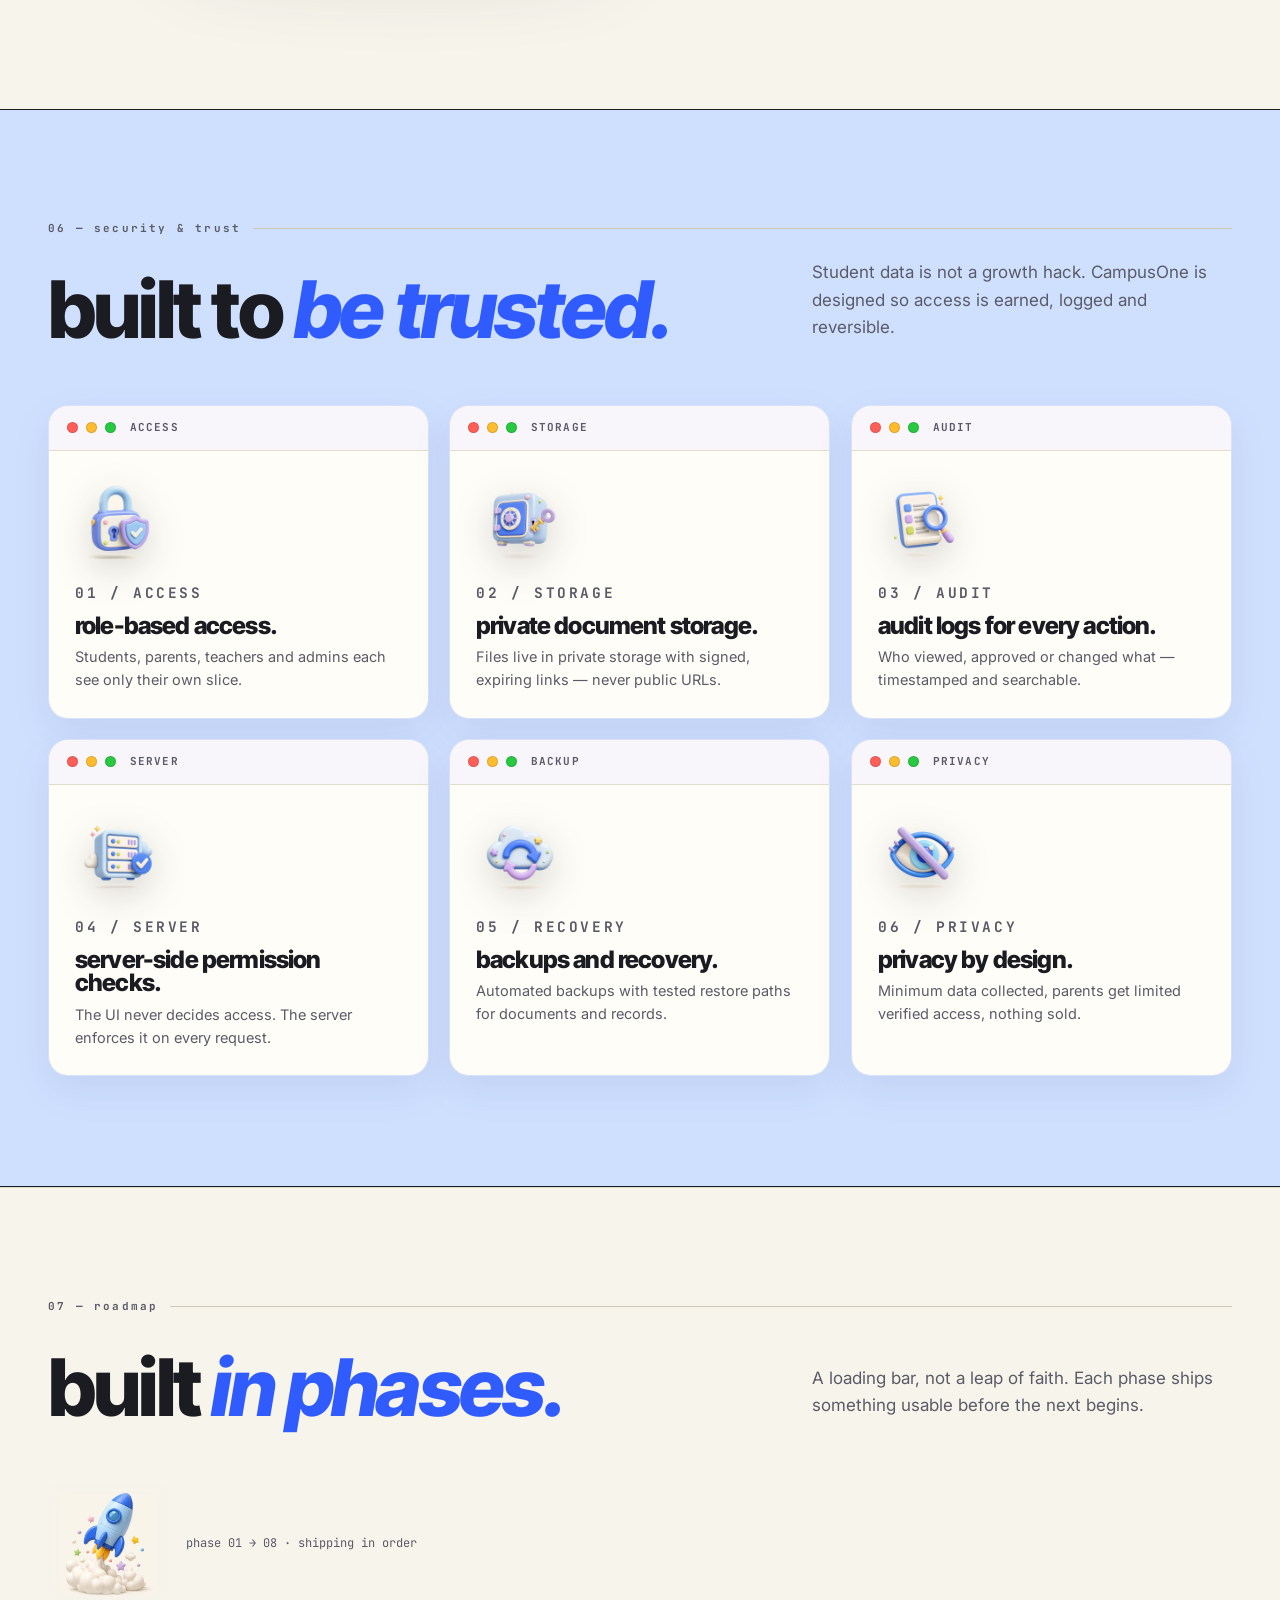
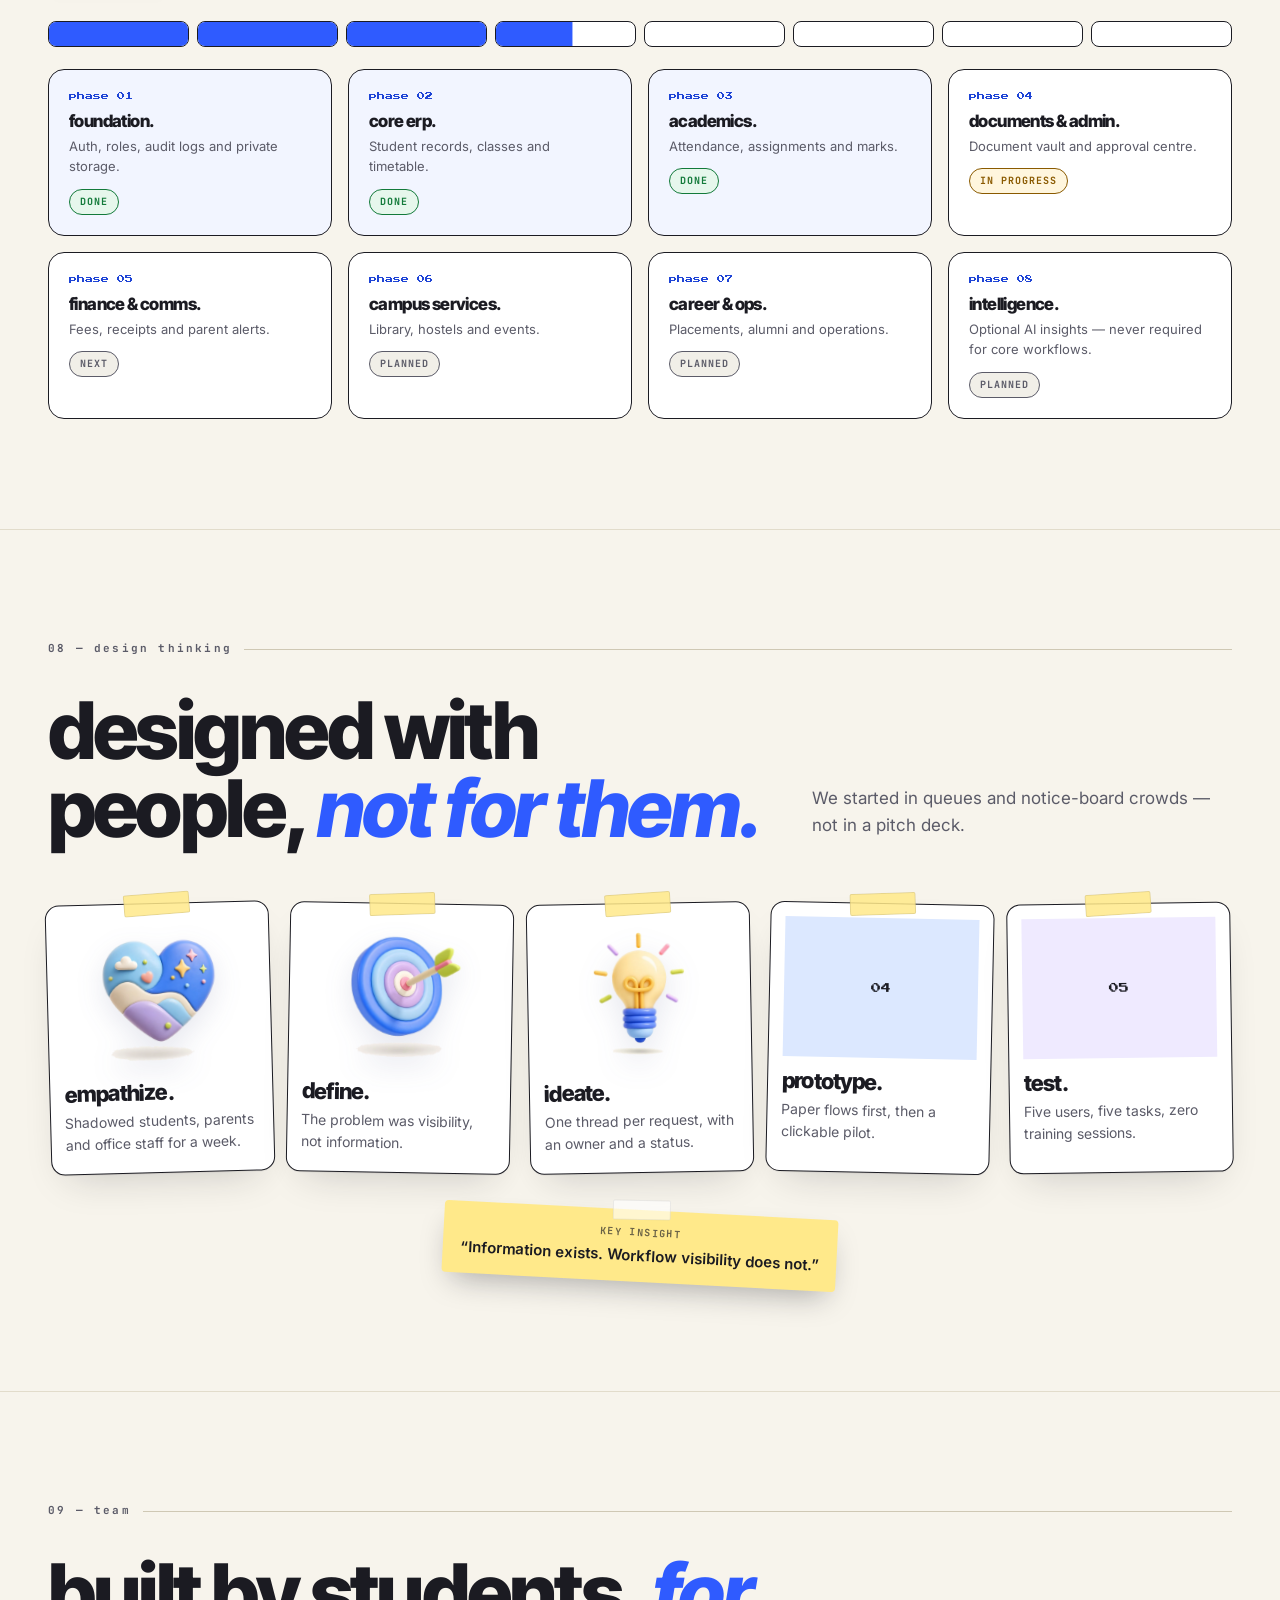
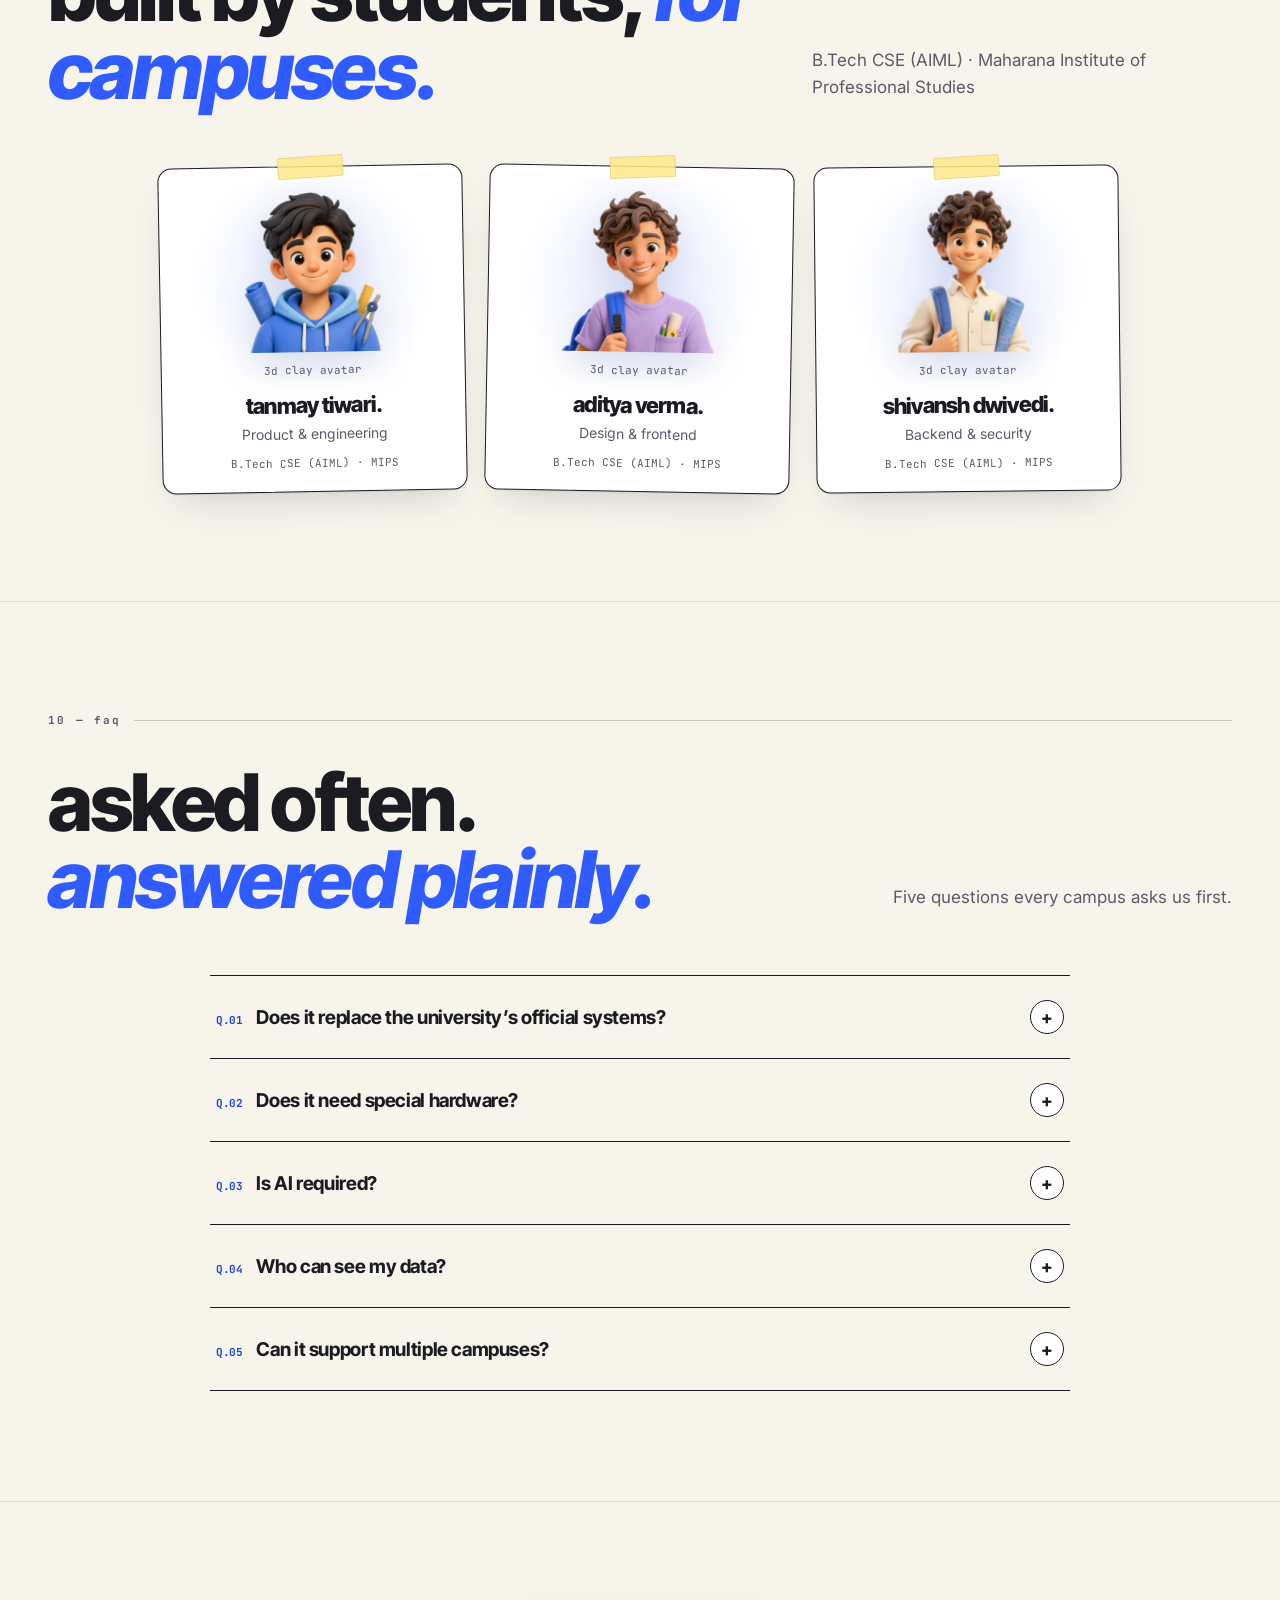
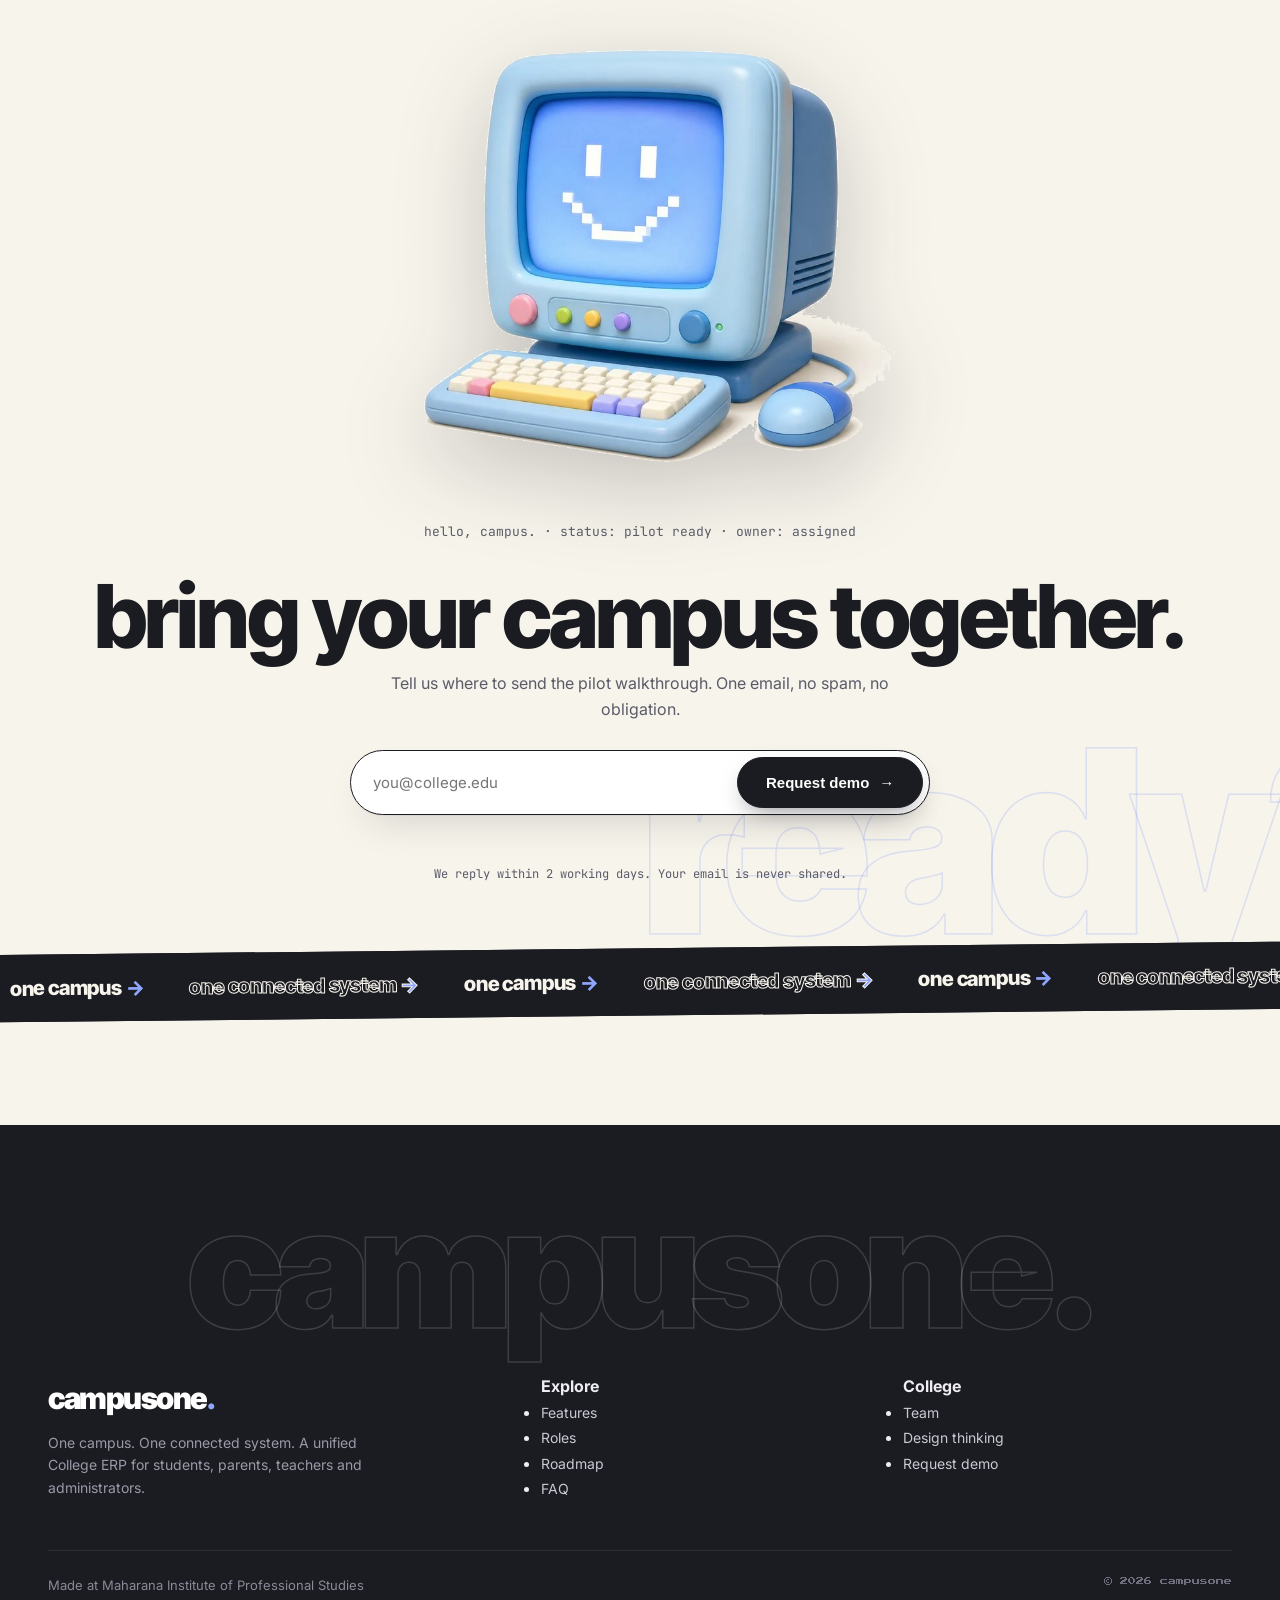
==== commit 8b80e78f: "Clean up hero and roadmap illustrations Co-authored-by: arena-agent <297053741+arena-agent@users.nor" ====
--- a/index.html
+++ b/index.html
@@ -117,8 +117,7 @@
 .avatar img{width:100%;height:100%;object-fit:cover;border-radius:50%}
 .feat-icon,.sec-icon{width:88px;height:88px;object-fit:contain;margin-bottom:16px;filter:drop-shadow(0 10px 18px rgba(27,27,34,.18));transition:transform .35s var(--ease)}
 .feat-icon:hover,.sec-icon:hover{transform:translateY(-4px) rotate(-3deg)}
-.prop-sparkles{position:absolute;left:-4%;bottom:-6%;width:160px;transform:rotate(-6deg);z-index:2;filter:drop-shadow(0 14px 24px rgba(27,27,34,.22))}
-.prop-rocket{width:120px;transform:rotate(6deg);filter:drop-shadow(0 12px 20px rgba(27,27,34,.2))}
+.prop-rocket{width:120px;height:auto;flex:none}
 .sticky{position:absolute;background:var(--yellow);padding:16px 18px;border-radius:4px;box-shadow:0 14px 30px -10px rgba(27,27,34,.35);font-weight:600;font-size:15px;line-height:1.35;max-width:200px;text-align:left;z-index:2;transition:transform .35s var(--ease)}
 .sticky::before{content:"";position:absolute;top:-10px;left:50%;transform:translateX(-50%) rotate(-2deg);width:56px;height:18px;background:rgba(255,255,255,.6);border:1px solid rgba(27,27,34,.08);border-radius:2px}
 .sticky-blue{background:#DCE8FF;transform:rotate(-4deg)}
@@ -290,7 +289,7 @@
 .strip .ph img{max-height:150px;filter:drop-shadow(0 10px 14px rgba(54,68,125,.12))}
 .team-grid .avatar img{filter:drop-shadow(0 12px 18px rgba(54,68,125,.15))}
 .img-monitor figcaption{position:relative}
-@media(max-width:760px){.prop-sparkles{width:90px;left:0;bottom:0}.hero-stage{margin-top:16px}.avatar{width:150px;height:150px}.img-monitor{max-width:100%}#roles .ph img{max-height:240px}}
+@media(max-width:760px){.hero-stage{margin-top:16px}.avatar{width:150px;height:150px}.img-monitor{max-width:100%}#roles .ph img{max-height:240px}}
 /* REVEAL */
 .reveal{opacity:0;transform:translateY(28px);transition:opacity .8s var(--ease),transform .8s var(--ease)}
 .reveal.in{opacity:1;transform:none}
@@ -376,7 +375,6 @@
         <div class="sticky sticky-l"><small>Sticky note</small>No more office queues</div>
         <div class="sticky sticky-r"><small>Sticky note</small>Know your status</div>
         <div class="starburst" aria-label="Pilot ready">pilot<br>ready</div>
-        <img class="prop-sparkles" src="assets/opt/sparkles.webp" alt="3D clay sparkle, sphere, mug and cursor props." width="800" height="800" loading="lazy">
         <figure class="hero-monitor" id="heroMonitor">
           <img src="assets/opt/hero-monitor.webp" alt="Soft-blue 3D clay retro CRT monitor showing a student dashboard with attendance ring and fee status." width="1000" height="750" fetchpriority="high">
         </figure>
@@ -561,7 +559,7 @@
       <p class="lede">A loading bar, not a leap of faith. Each phase ships something usable before the next begins.</p>
     </div>
     <div class="roadmap reveal" id="roadmapEl">
-      <div style="display:flex;align-items:center;gap:18px;margin-bottom:18px"><img class="prop-rocket" src="assets/opt/rocket.webp" alt="3D clay rocket icon." width="800" height="800" loading="lazy"><p class="mono" style="font-size:12px;color:var(--muted)">phase 01 → 08 · shipping in order</p></div>
+      <div style="display:flex;align-items:center;gap:18px;margin-bottom:18px"><img class="prop-rocket" src="assets/opt/rocket-soft.webp" alt="" width="800" height="800" loading="lazy"><p class="mono" style="font-size:12px;color:var(--muted)">phase 01 → 08 · shipping in order</p></div>
       <div class="rm-bar" role="img" aria-label="Roadmap progress: phases 1 to 3 complete, phase 4 in progress">
         <div class="rm-seg"><i data-fill="1"></i></div><div class="rm-seg"><i data-fill="1"></i></div><div class="rm-seg"><i data-fill="1"></i></div><div class="rm-seg"><i data-fill=".55"></i></div><div class="rm-seg"><i data-fill="0"></i></div><div class="rm-seg"><i data-fill="0"></i></div><div class="rm-seg"><i data-fill="0"></i></div><div class="rm-seg"><i data-fill="0"></i></div>
       </div>
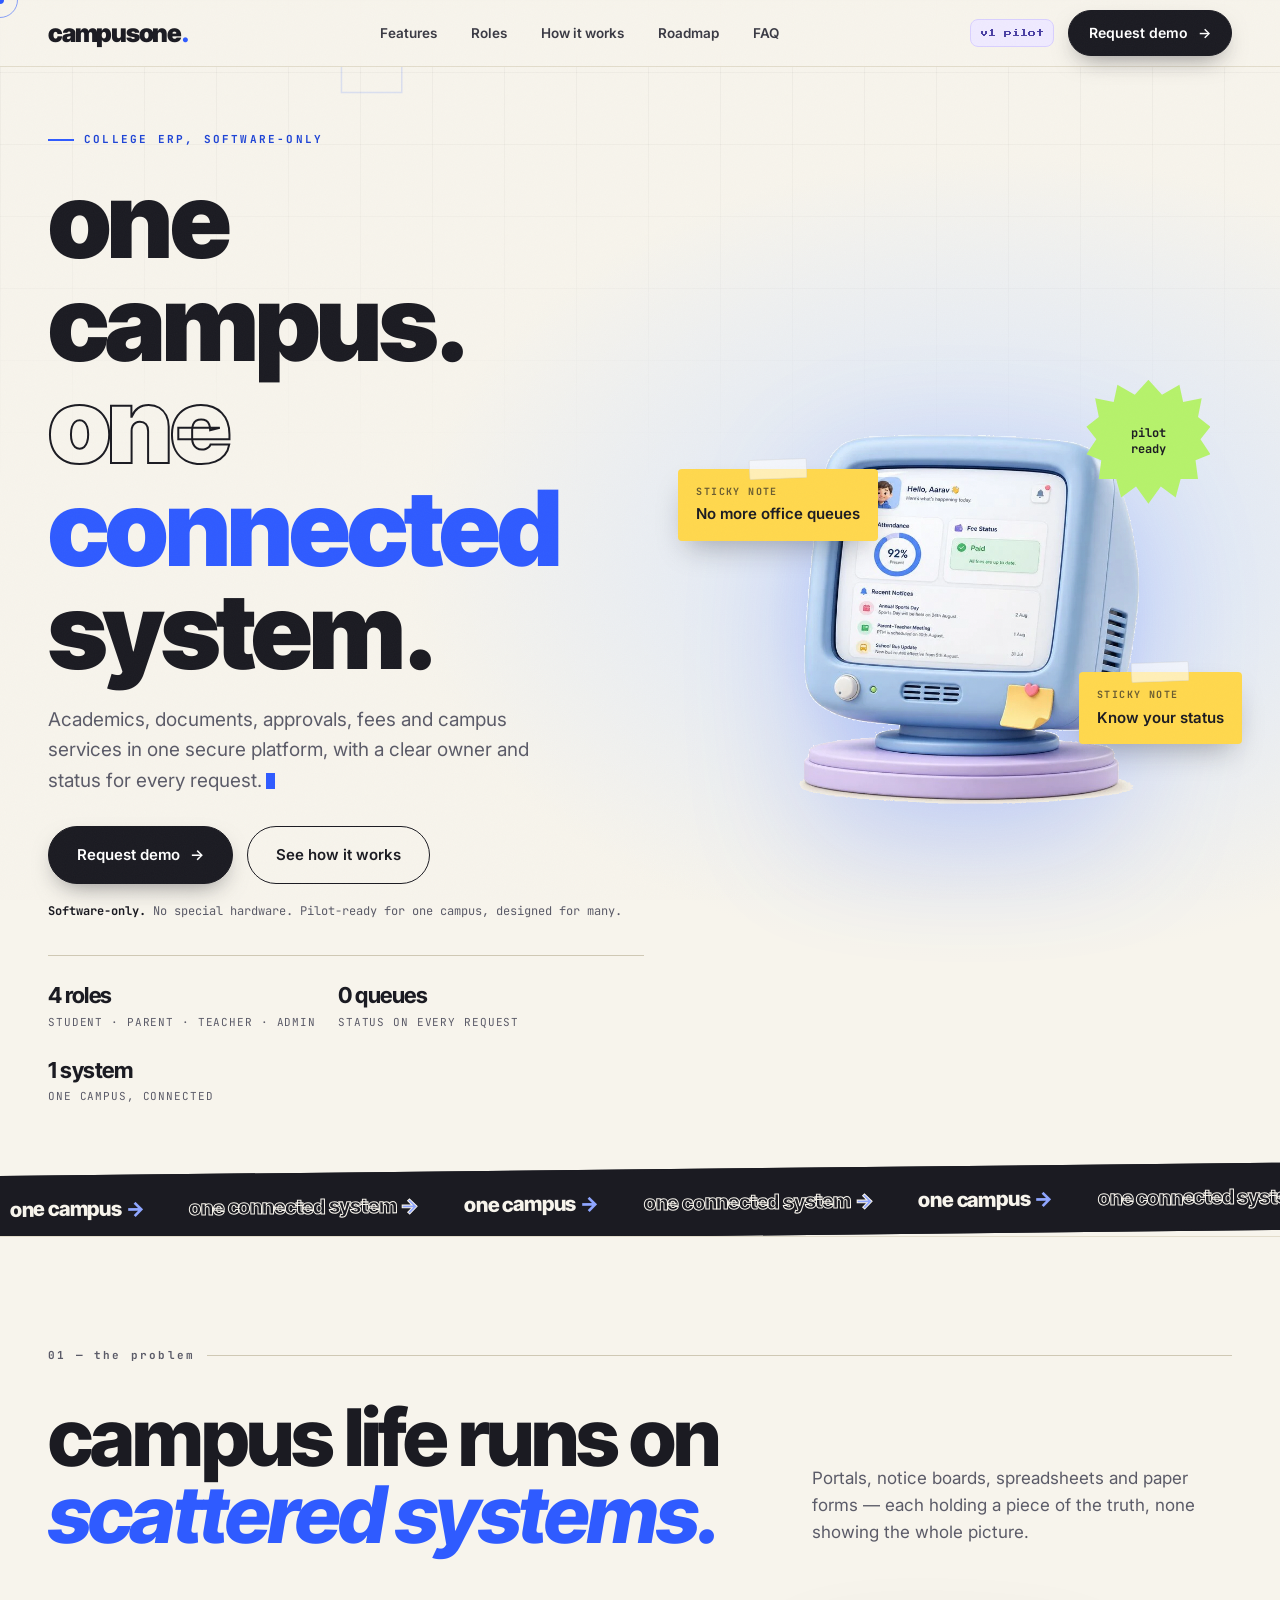
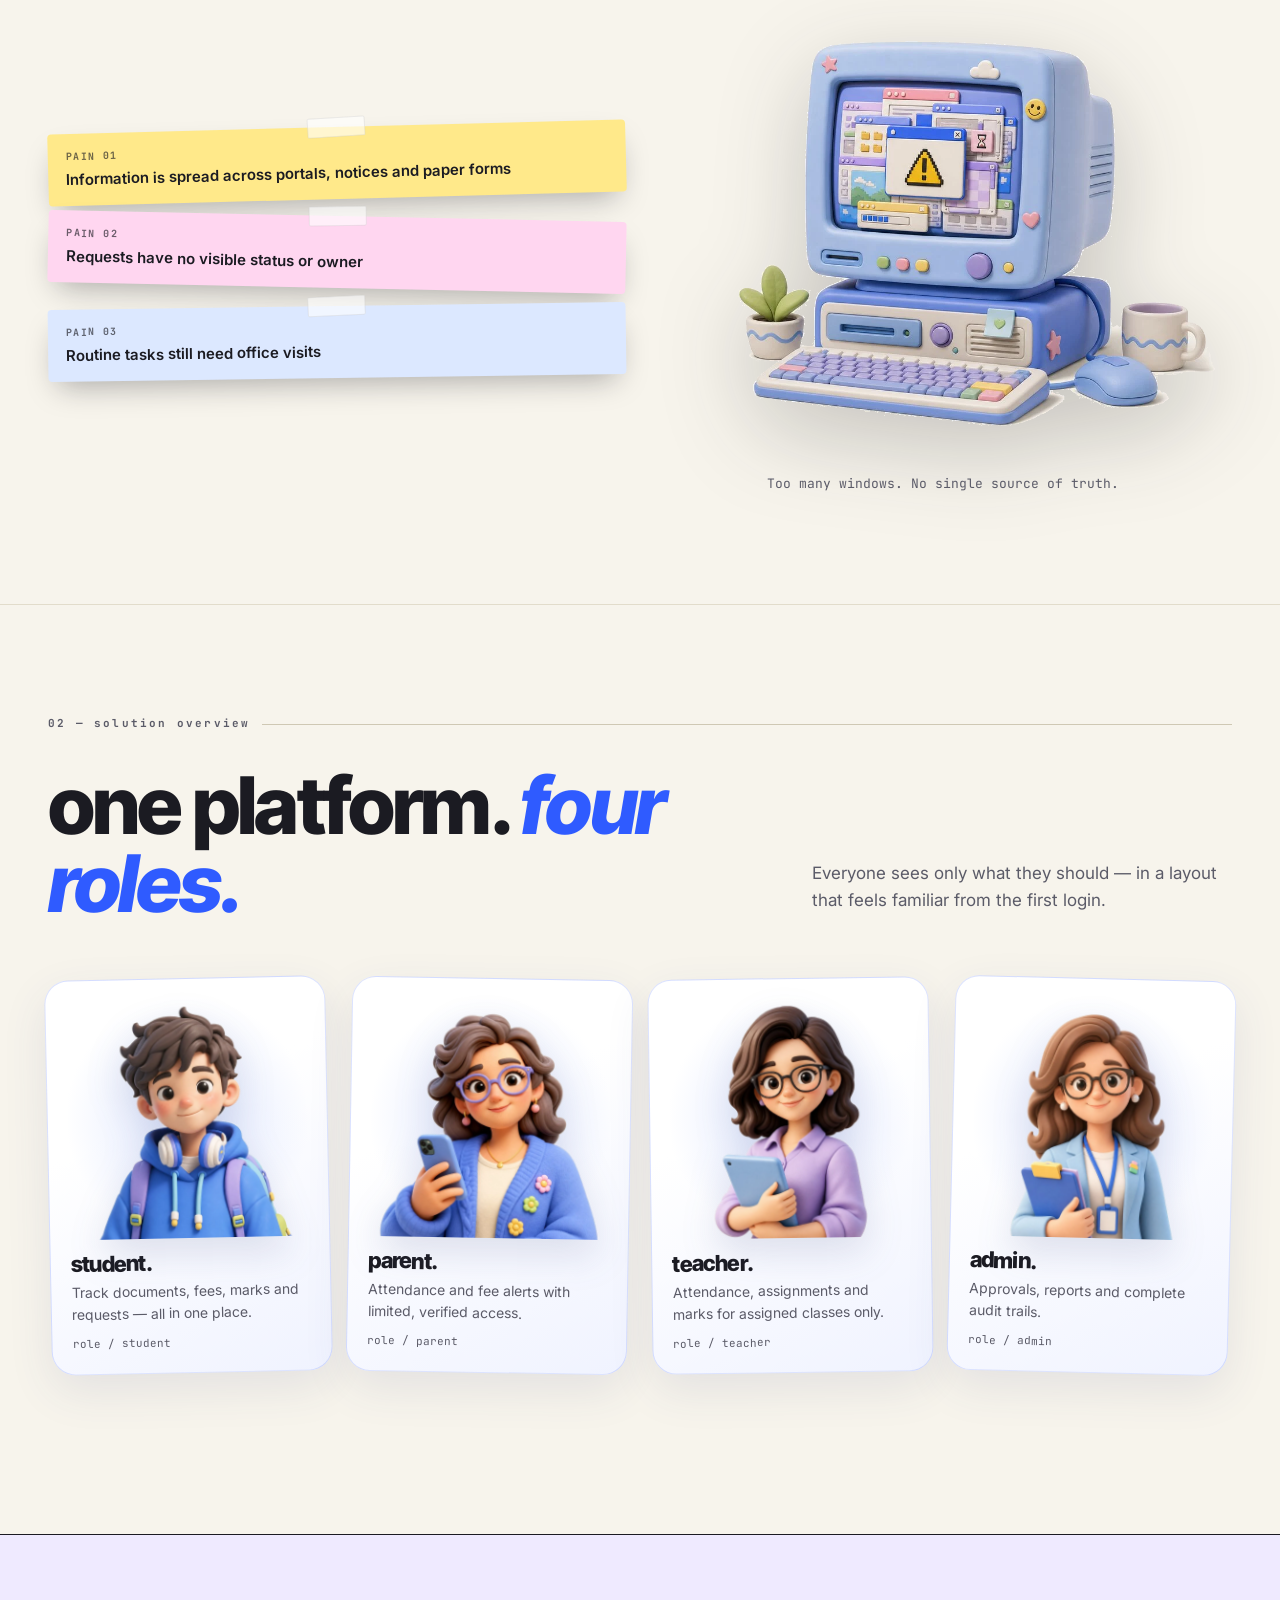
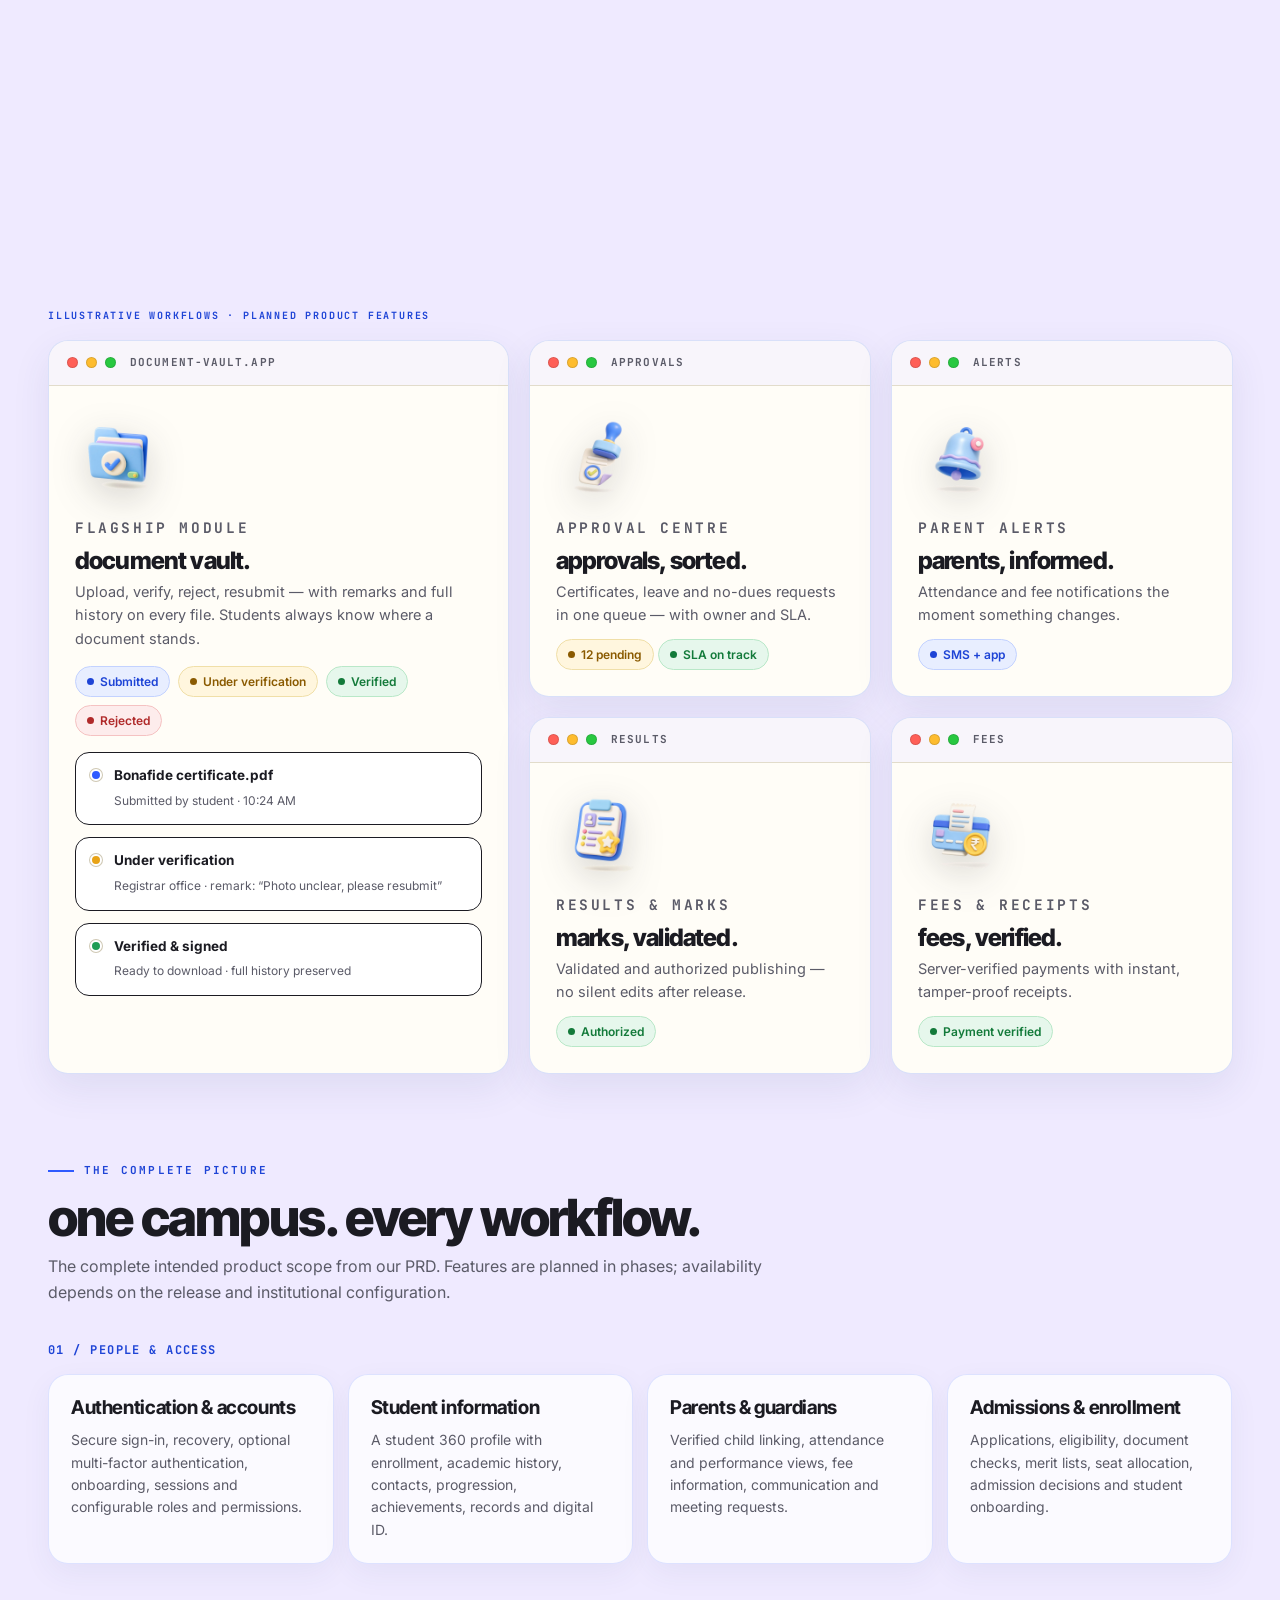
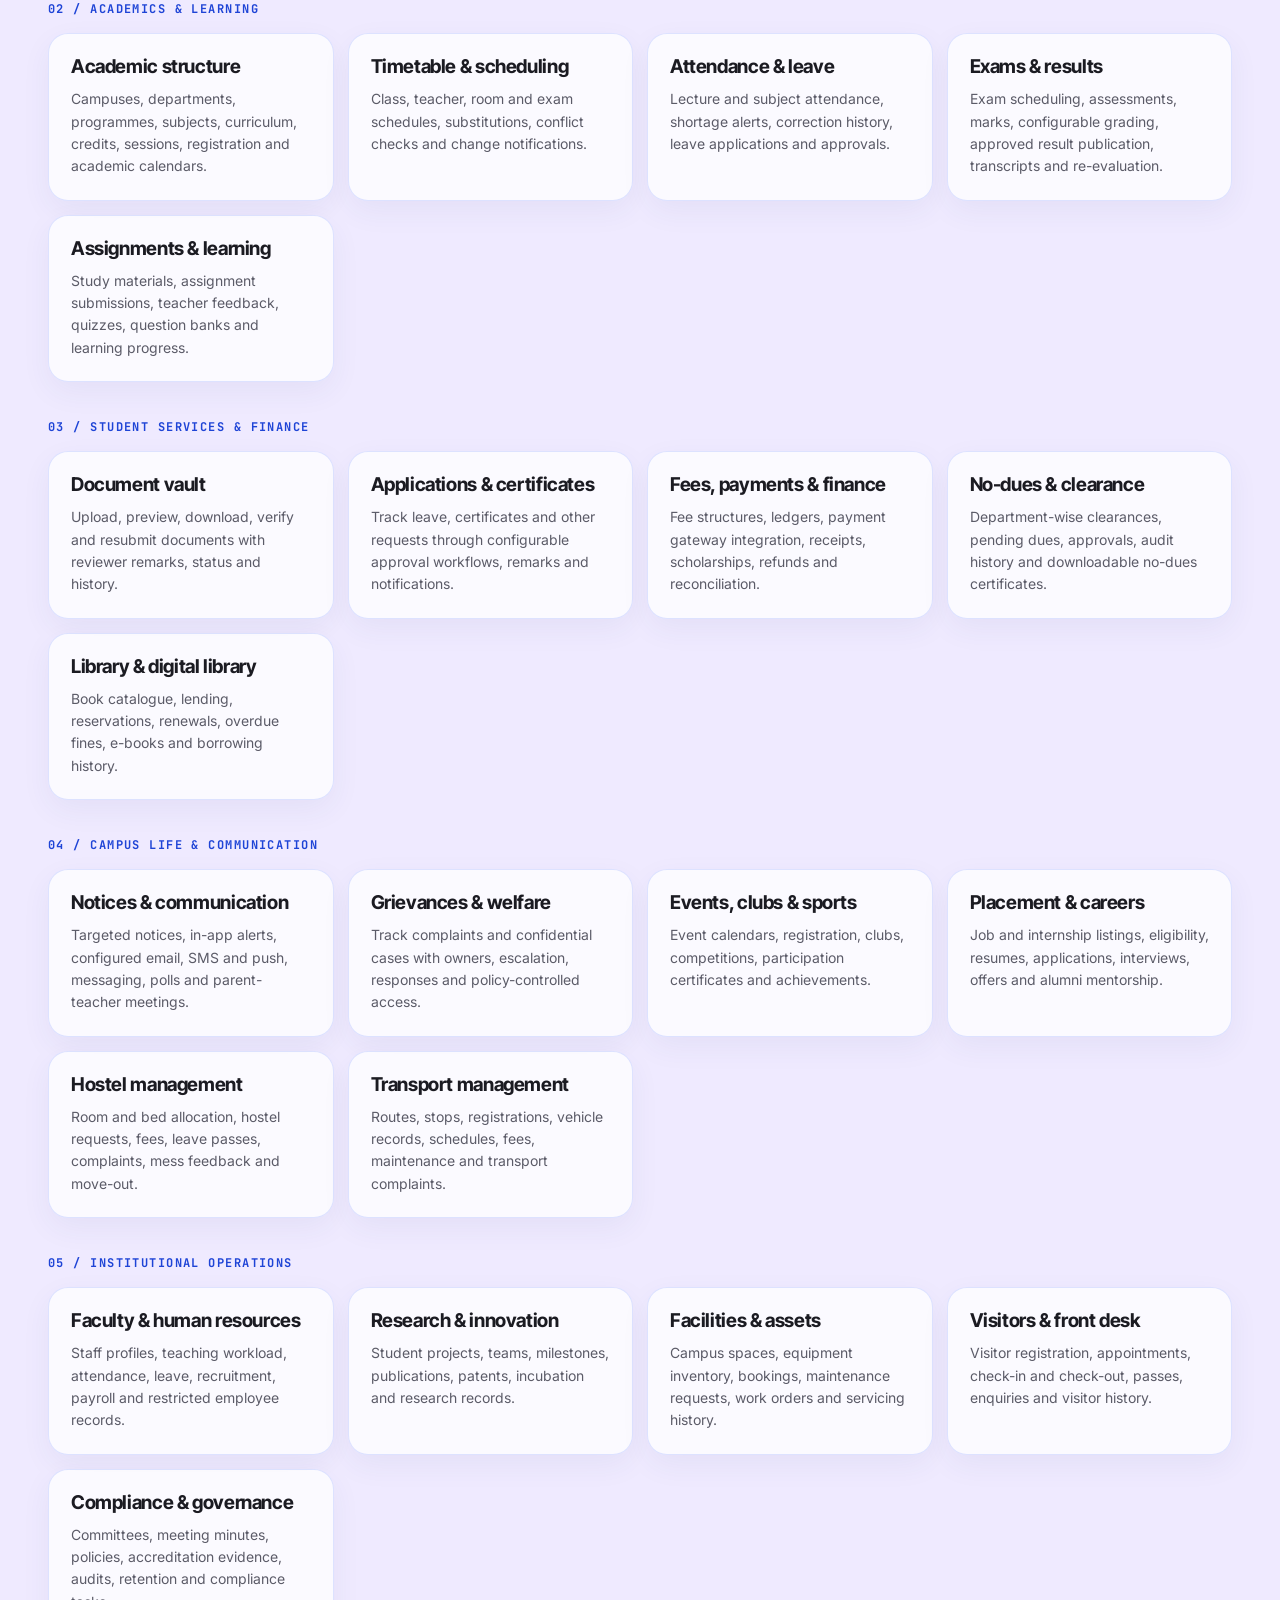
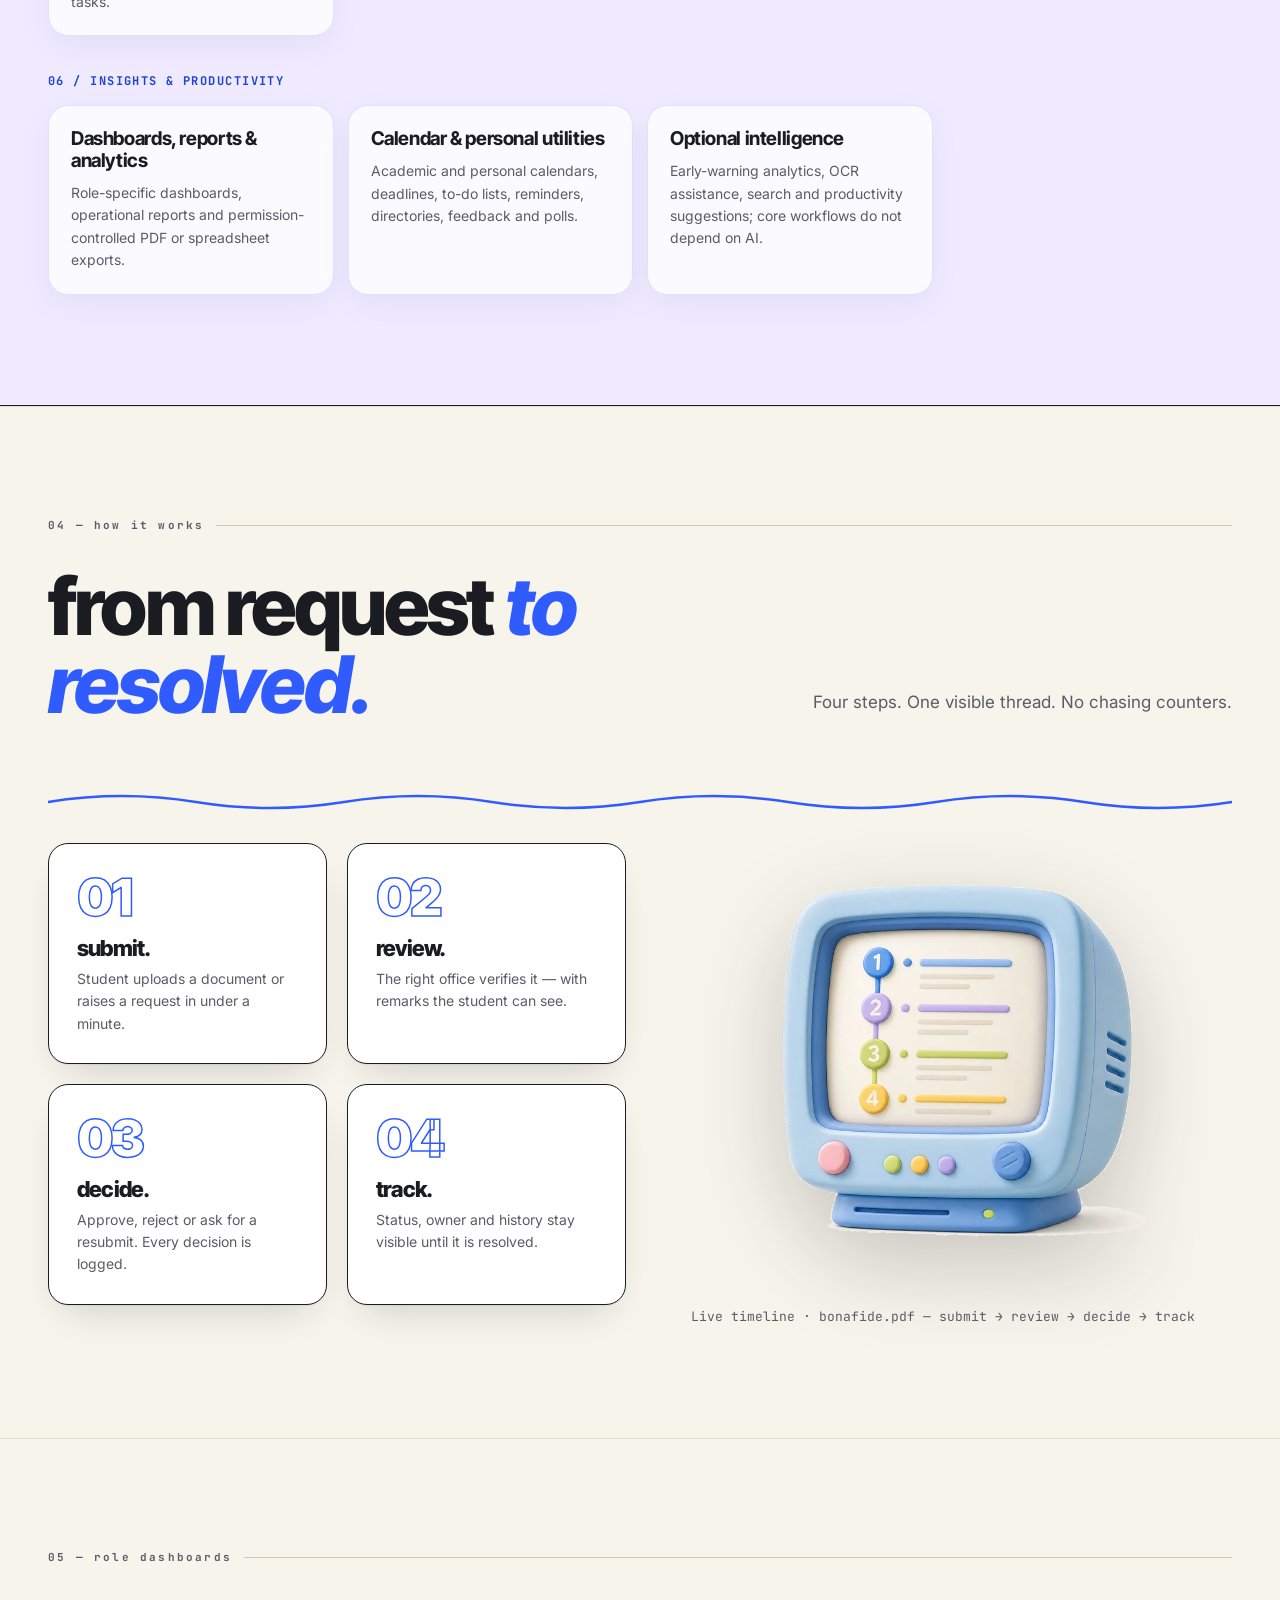
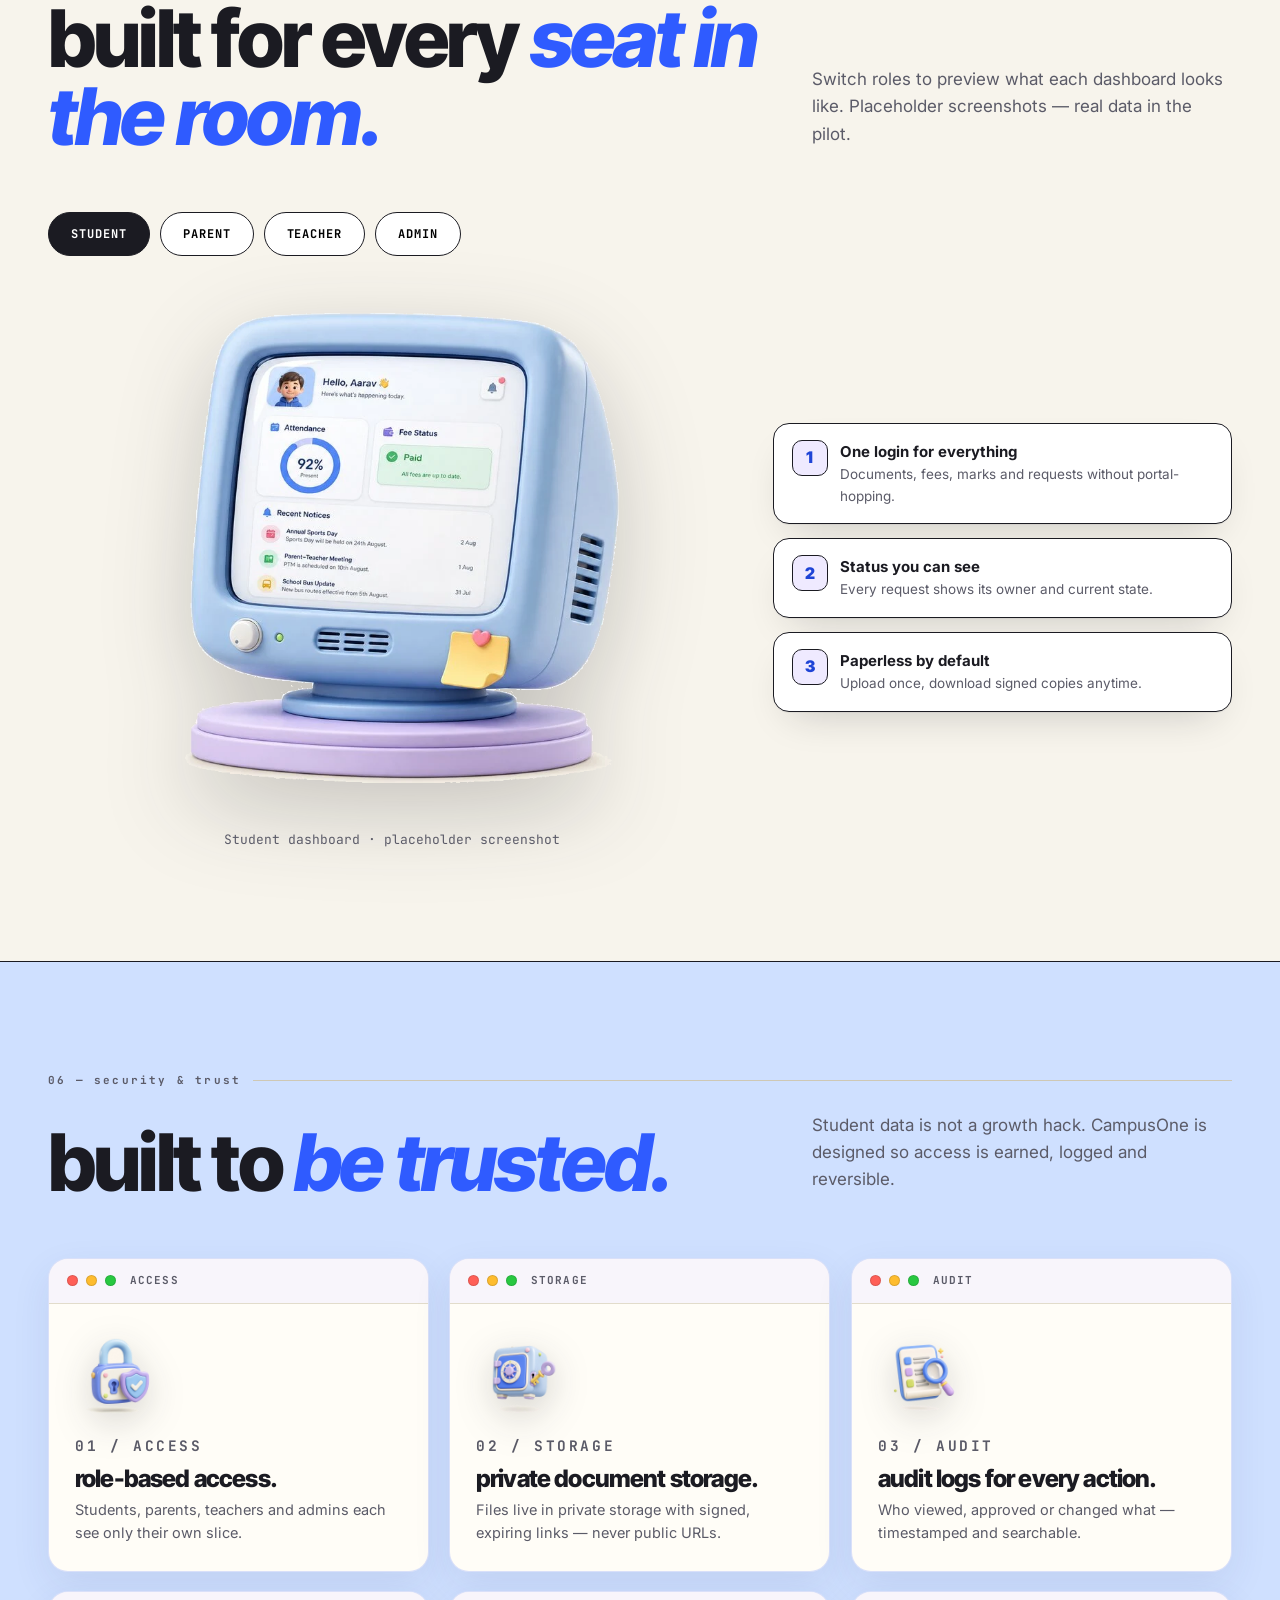
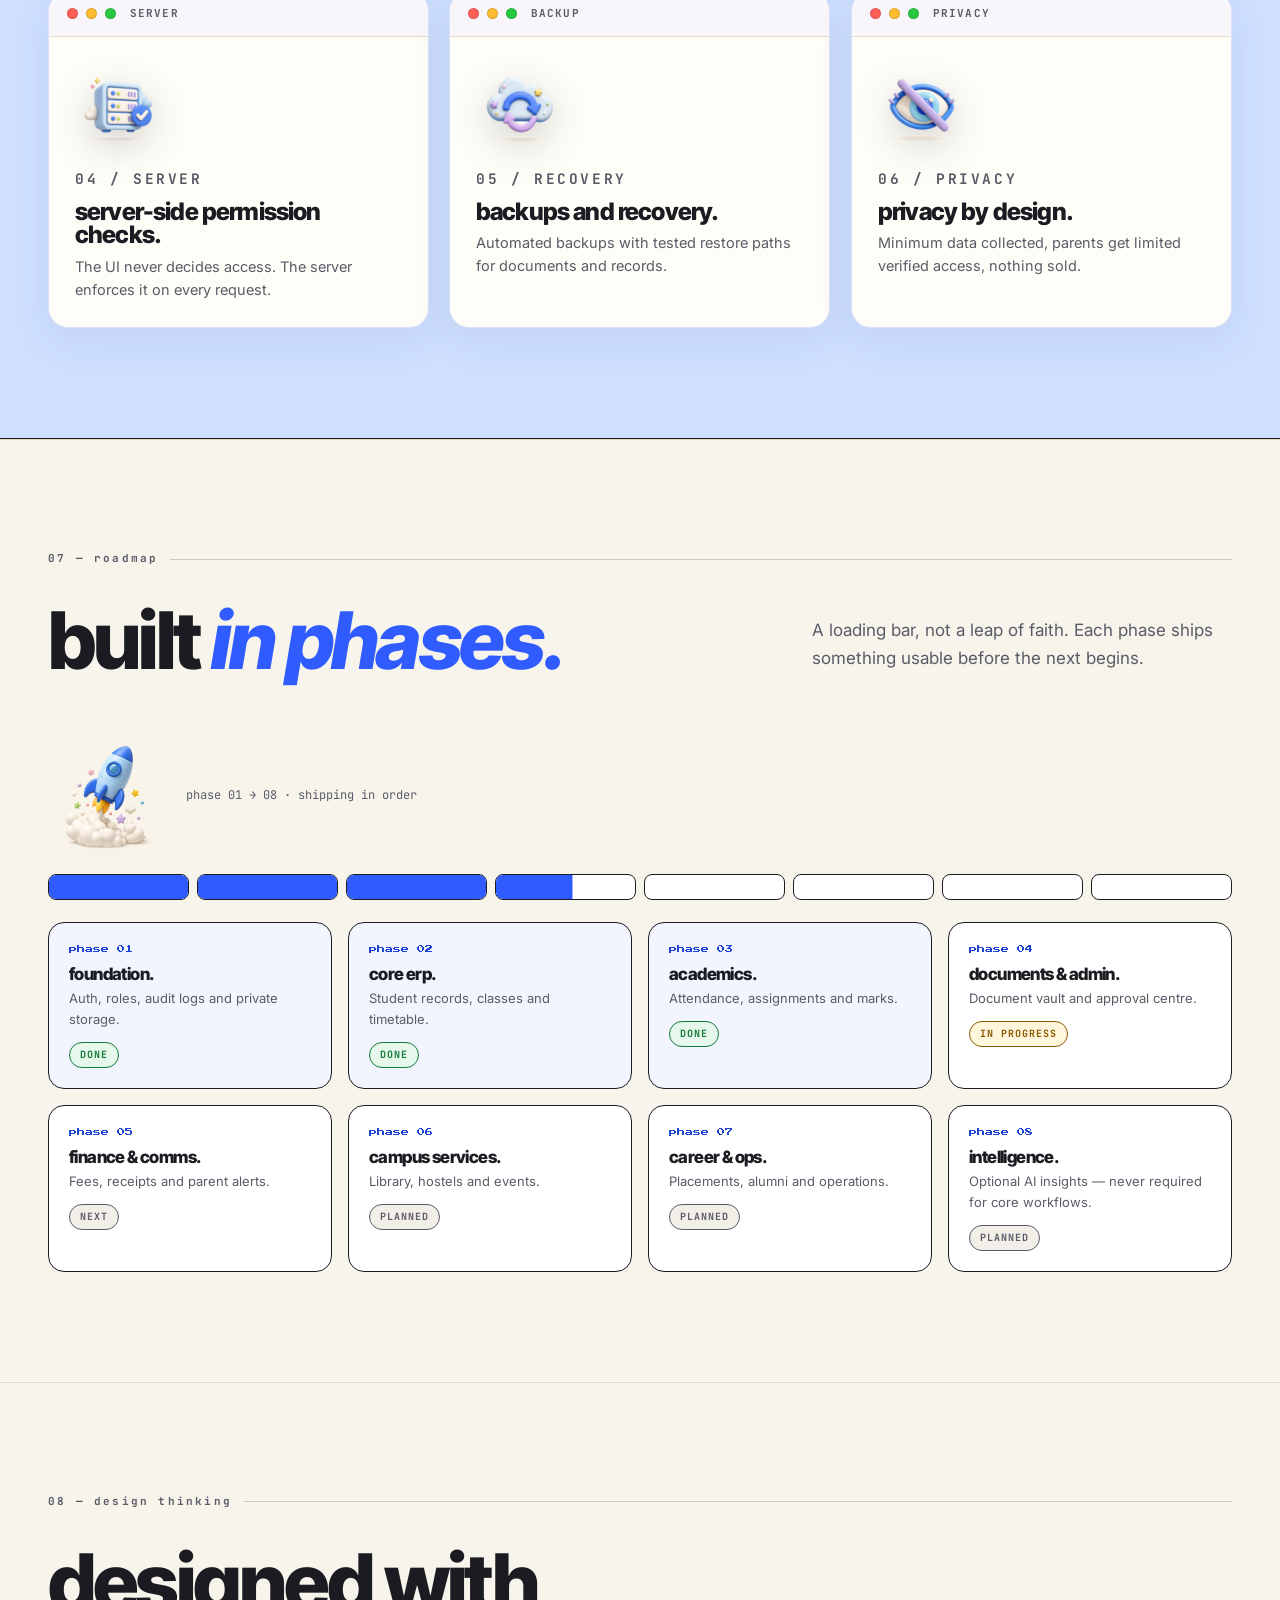
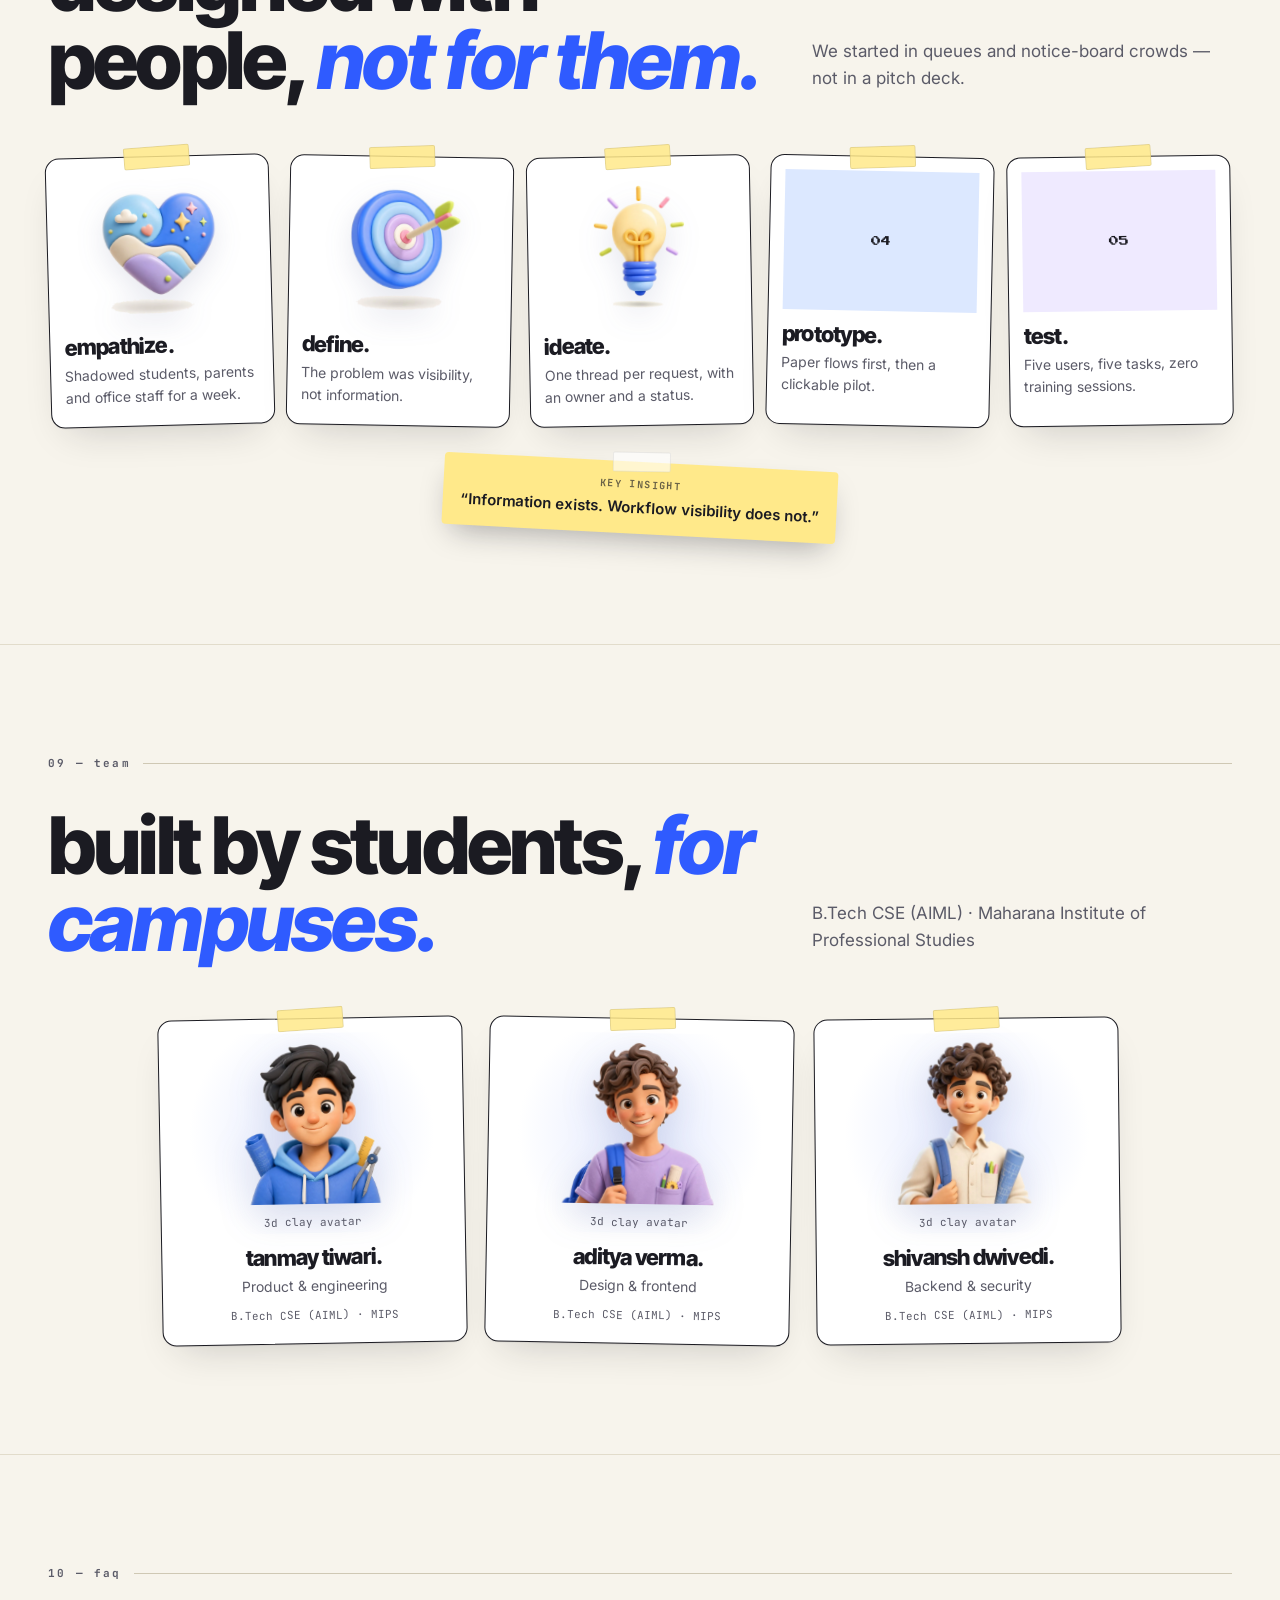
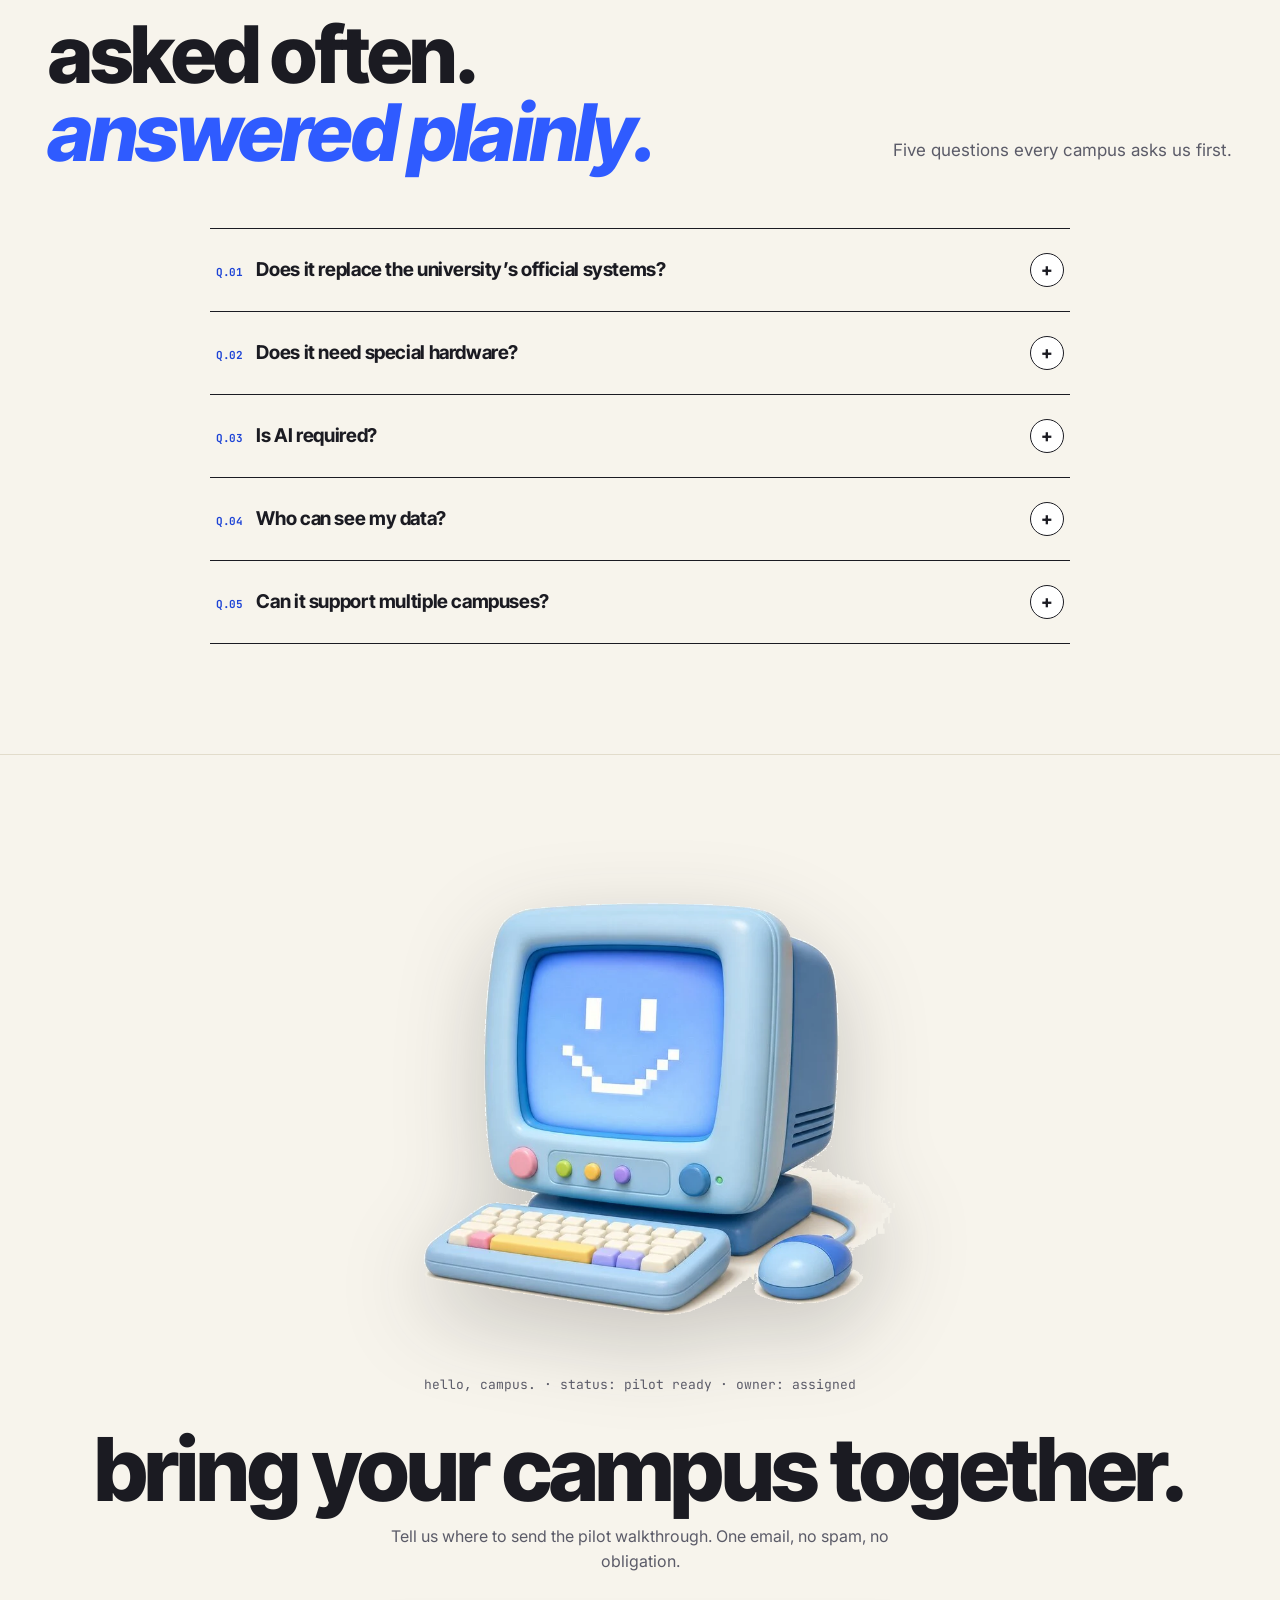
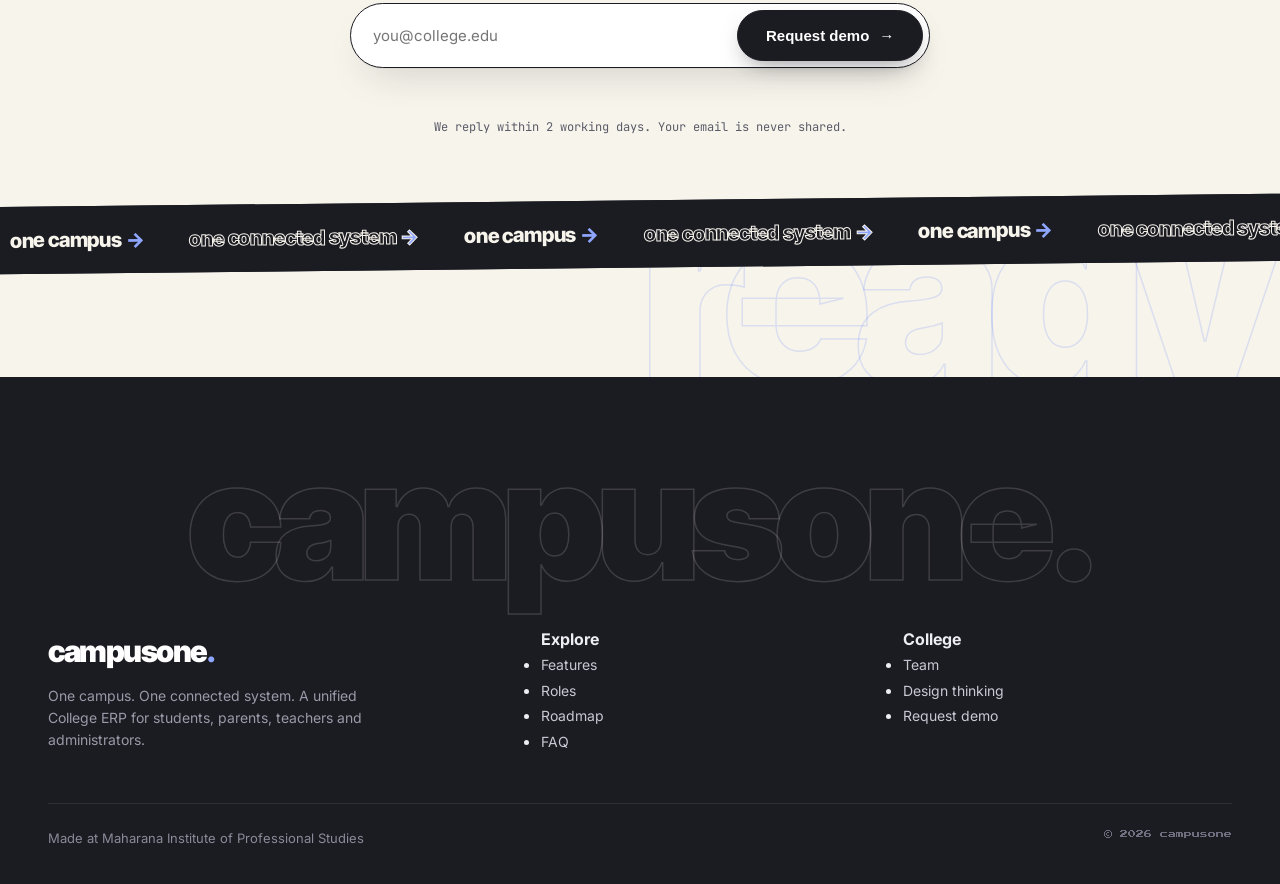
==== commit a9e7d256: "Add complete planned product feature catalogue Co-authored-by: arena-agent <297053741+arena-agent@us" ====
--- a/index.html
+++ b/index.html
@@ -290,6 +290,21 @@
 .team-grid .avatar img{filter:drop-shadow(0 12px 18px rgba(54,68,125,.15))}
 .img-monitor figcaption{position:relative}
 @media(max-width:760px){.hero-stage{margin-top:16px}.avatar{width:150px;height:150px}.img-monitor{max-width:100%}#roles .ph img{max-height:240px}}
+
+/* Complete product catalogue */
+.catalogue{margin-top:80px}
+.catalogue-intro{max-width:720px;margin-bottom:32px}
+.catalogue-intro h3{font-size:clamp(32px,4vw,52px);margin:12px 0}
+.catalogue-intro p{color:var(--muted)}
+.catalogue-group{margin-top:36px}
+.catalogue-group h4{font-family:'JetBrains Mono',monospace;font-size:12px;letter-spacing:.12em;text-transform:uppercase;color:var(--cobalt-d);margin-bottom:14px}
+.catalogue-grid{display:grid;grid-template-columns:repeat(4,minmax(0,1fr));gap:14px}
+.catalogue-card{background:rgba(255,255,255,.76);border:1px solid rgba(47,91,255,.15);border-radius:20px;padding:22px;box-shadow:0 10px 30px rgba(54,68,125,.06)}
+.catalogue-card h5{font-family:'Inter Tight',sans-serif;font-size:19px;line-height:1.15;letter-spacing:-.02em;margin-bottom:10px}
+.catalogue-card p{font-size:14px;line-height:1.6;color:var(--muted)}
+@media(max-width:1024px){.catalogue-grid{grid-template-columns:repeat(2,minmax(0,1fr))}}
+@media(max-width:600px){.catalogue{margin-top:56px}.catalogue-grid{grid-template-columns:1fr}.catalogue-card{padding:20px}}
+
 /* REVEAL */
 .reveal{opacity:0;transform:translateY(28px);transition:opacity .8s var(--ease),transform .8s var(--ease)}
 .reveal.in{opacity:1;transform:none}
@@ -441,8 +456,9 @@
     <p class="sec-no reveal">03 — features</p>
     <div class="sec-head reveal">
       <h2 id="feat-h">everything has <em>a status.</em></h2>
-      <p class="lede">Every document, approval and payment moves through visible states — so nobody has to ask, “what happened to my request?”</p>
-    </div>
+      <p class="lede">Explore the intended CampusOne feature set, from everyday academics to secure, trackable campus workflows. Modules are planned for phased release.</p>
+    </div>
+    <p class="os-label" style="margin-bottom:16px">Illustrative workflows · planned product features</p>
     <div class="bento">
       <article class="os big reveal tilt">
         <div class="os-bar"><span class="dot r"></span><span class="dot y"></span><span class="dot g"></span><span class="os-title">document-vault.app</span></div>
@@ -480,6 +496,49 @@
         <div class="os-bar"><span class="dot r"></span><span class="dot y"></span><span class="dot g"></span><span class="os-title">fees</span></div>
         <div class="os-body"><img class="feat-icon" src="assets/opt/icon-fees.webp" alt="3D clay receipt and coin icon." width="800" height="800" loading="lazy"><p class="os-label">Fees &amp; receipts</p><h3>fees, verified.</h3><p>Server-verified payments with instant, tamper-proof receipts.</p><p style="margin-top:12px"><span class="chip chip-green">Payment verified</span></p></div>
       </article>
+    </div>
+    <div class="catalogue" aria-labelledby="catalogue-h">
+    <div class="catalogue-intro"><span class="eyebrow">The complete picture</span><h3 id="catalogue-h">one campus. every workflow.</h3><p>The complete intended product scope from our PRD. Features are planned in phases; availability depends on the release and institutional configuration.</p></div>
+    <div class="catalogue-group"><h4>01 / People &amp; access</h4><div class="catalogue-grid">
+    <article class="catalogue-card"><h5>Authentication &amp; accounts</h5><p>Secure sign-in, recovery, optional multi-factor authentication, onboarding, sessions and configurable roles and permissions.</p></article>
+    <article class="catalogue-card"><h5>Student information</h5><p>A student 360 profile with enrollment, academic history, contacts, progression, achievements, records and digital ID.</p></article>
+    <article class="catalogue-card"><h5>Parents &amp; guardians</h5><p>Verified child linking, attendance and performance views, fee information, communication and meeting requests.</p></article>
+    <article class="catalogue-card"><h5>Admissions &amp; enrollment</h5><p>Applications, eligibility, document checks, merit lists, seat allocation, admission decisions and student onboarding.</p></article>
+    </div></div>
+    <div class="catalogue-group"><h4>02 / Academics &amp; learning</h4><div class="catalogue-grid">
+    <article class="catalogue-card"><h5>Academic structure</h5><p>Campuses, departments, programmes, subjects, curriculum, credits, sessions, registration and academic calendars.</p></article>
+    <article class="catalogue-card"><h5>Timetable &amp; scheduling</h5><p>Class, teacher, room and exam schedules, substitutions, conflict checks and change notifications.</p></article>
+    <article class="catalogue-card"><h5>Attendance &amp; leave</h5><p>Lecture and subject attendance, shortage alerts, correction history, leave applications and approvals.</p></article>
+    <article class="catalogue-card"><h5>Exams &amp; results</h5><p>Exam scheduling, assessments, marks, configurable grading, approved result publication, transcripts and re-evaluation.</p></article>
+    <article class="catalogue-card"><h5>Assignments &amp; learning</h5><p>Study materials, assignment submissions, teacher feedback, quizzes, question banks and learning progress.</p></article>
+    </div></div>
+    <div class="catalogue-group"><h4>03 / Student services &amp; finance</h4><div class="catalogue-grid">
+    <article class="catalogue-card"><h5>Document vault</h5><p>Upload, preview, download, verify and resubmit documents with reviewer remarks, status and history.</p></article>
+    <article class="catalogue-card"><h5>Applications &amp; certificates</h5><p>Track leave, certificates and other requests through configurable approval workflows, remarks and notifications.</p></article>
+    <article class="catalogue-card"><h5>Fees, payments &amp; finance</h5><p>Fee structures, ledgers, payment gateway integration, receipts, scholarships, refunds and reconciliation.</p></article>
+    <article class="catalogue-card"><h5>No-dues &amp; clearance</h5><p>Department-wise clearances, pending dues, approvals, audit history and downloadable no-dues certificates.</p></article>
+    <article class="catalogue-card"><h5>Library &amp; digital library</h5><p>Book catalogue, lending, reservations, renewals, overdue fines, e-books and borrowing history.</p></article>
+    </div></div>
+    <div class="catalogue-group"><h4>04 / Campus life &amp; communication</h4><div class="catalogue-grid">
+    <article class="catalogue-card"><h5>Notices &amp; communication</h5><p>Targeted notices, in-app alerts, configured email, SMS and push, messaging, polls and parent-teacher meetings.</p></article>
+    <article class="catalogue-card"><h5>Grievances &amp; welfare</h5><p>Track complaints and confidential cases with owners, escalation, responses and policy-controlled access.</p></article>
+    <article class="catalogue-card"><h5>Events, clubs &amp; sports</h5><p>Event calendars, registration, clubs, competitions, participation certificates and achievements.</p></article>
+    <article class="catalogue-card"><h5>Placement &amp; careers</h5><p>Job and internship listings, eligibility, resumes, applications, interviews, offers and alumni mentorship.</p></article>
+    <article class="catalogue-card"><h5>Hostel management</h5><p>Room and bed allocation, hostel requests, fees, leave passes, complaints, mess feedback and move-out.</p></article>
+    <article class="catalogue-card"><h5>Transport management</h5><p>Routes, stops, registrations, vehicle records, schedules, fees, maintenance and transport complaints.</p></article>
+    </div></div>
+    <div class="catalogue-group"><h4>05 / Institutional operations</h4><div class="catalogue-grid">
+    <article class="catalogue-card"><h5>Faculty &amp; human resources</h5><p>Staff profiles, teaching workload, attendance, leave, recruitment, payroll and restricted employee records.</p></article>
+    <article class="catalogue-card"><h5>Research &amp; innovation</h5><p>Student projects, teams, milestones, publications, patents, incubation and research records.</p></article>
+    <article class="catalogue-card"><h5>Facilities &amp; assets</h5><p>Campus spaces, equipment inventory, bookings, maintenance requests, work orders and servicing history.</p></article>
+    <article class="catalogue-card"><h5>Visitors &amp; front desk</h5><p>Visitor registration, appointments, check-in and check-out, passes, enquiries and visitor history.</p></article>
+    <article class="catalogue-card"><h5>Compliance &amp; governance</h5><p>Committees, meeting minutes, policies, accreditation evidence, audits, retention and compliance tasks.</p></article>
+    </div></div>
+    <div class="catalogue-group"><h4>06 / Insights &amp; productivity</h4><div class="catalogue-grid">
+    <article class="catalogue-card"><h5>Dashboards, reports &amp; analytics</h5><p>Role-specific dashboards, operational reports and permission-controlled PDF or spreadsheet exports.</p></article>
+    <article class="catalogue-card"><h5>Calendar &amp; personal utilities</h5><p>Academic and personal calendars, deadlines, to-do lists, reminders, directories, feedback and polls.</p></article>
+    <article class="catalogue-card"><h5>Optional intelligence</h5><p>Early-warning analytics, OCR assistance, search and productivity suggestions; core workflows do not depend on AI.</p></article>
+    </div></div>
     </div>
   </div>
 </section>
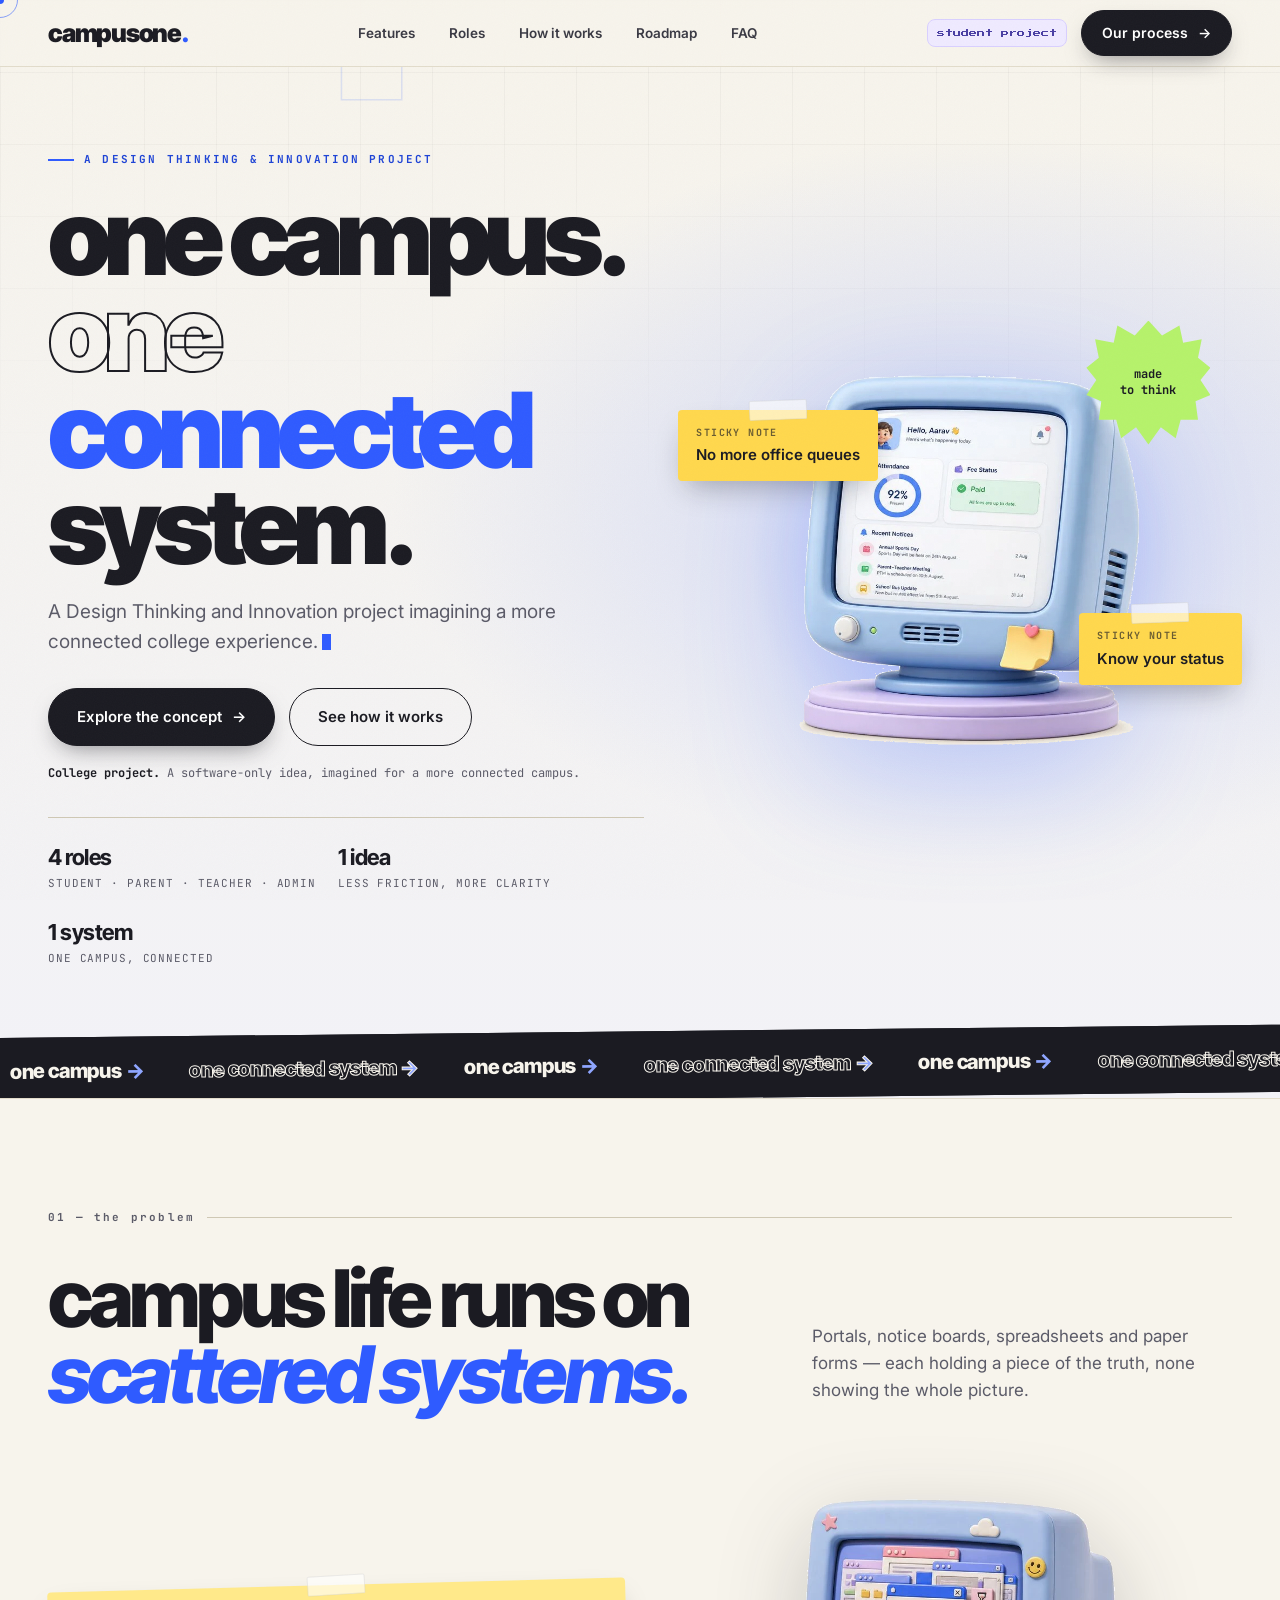
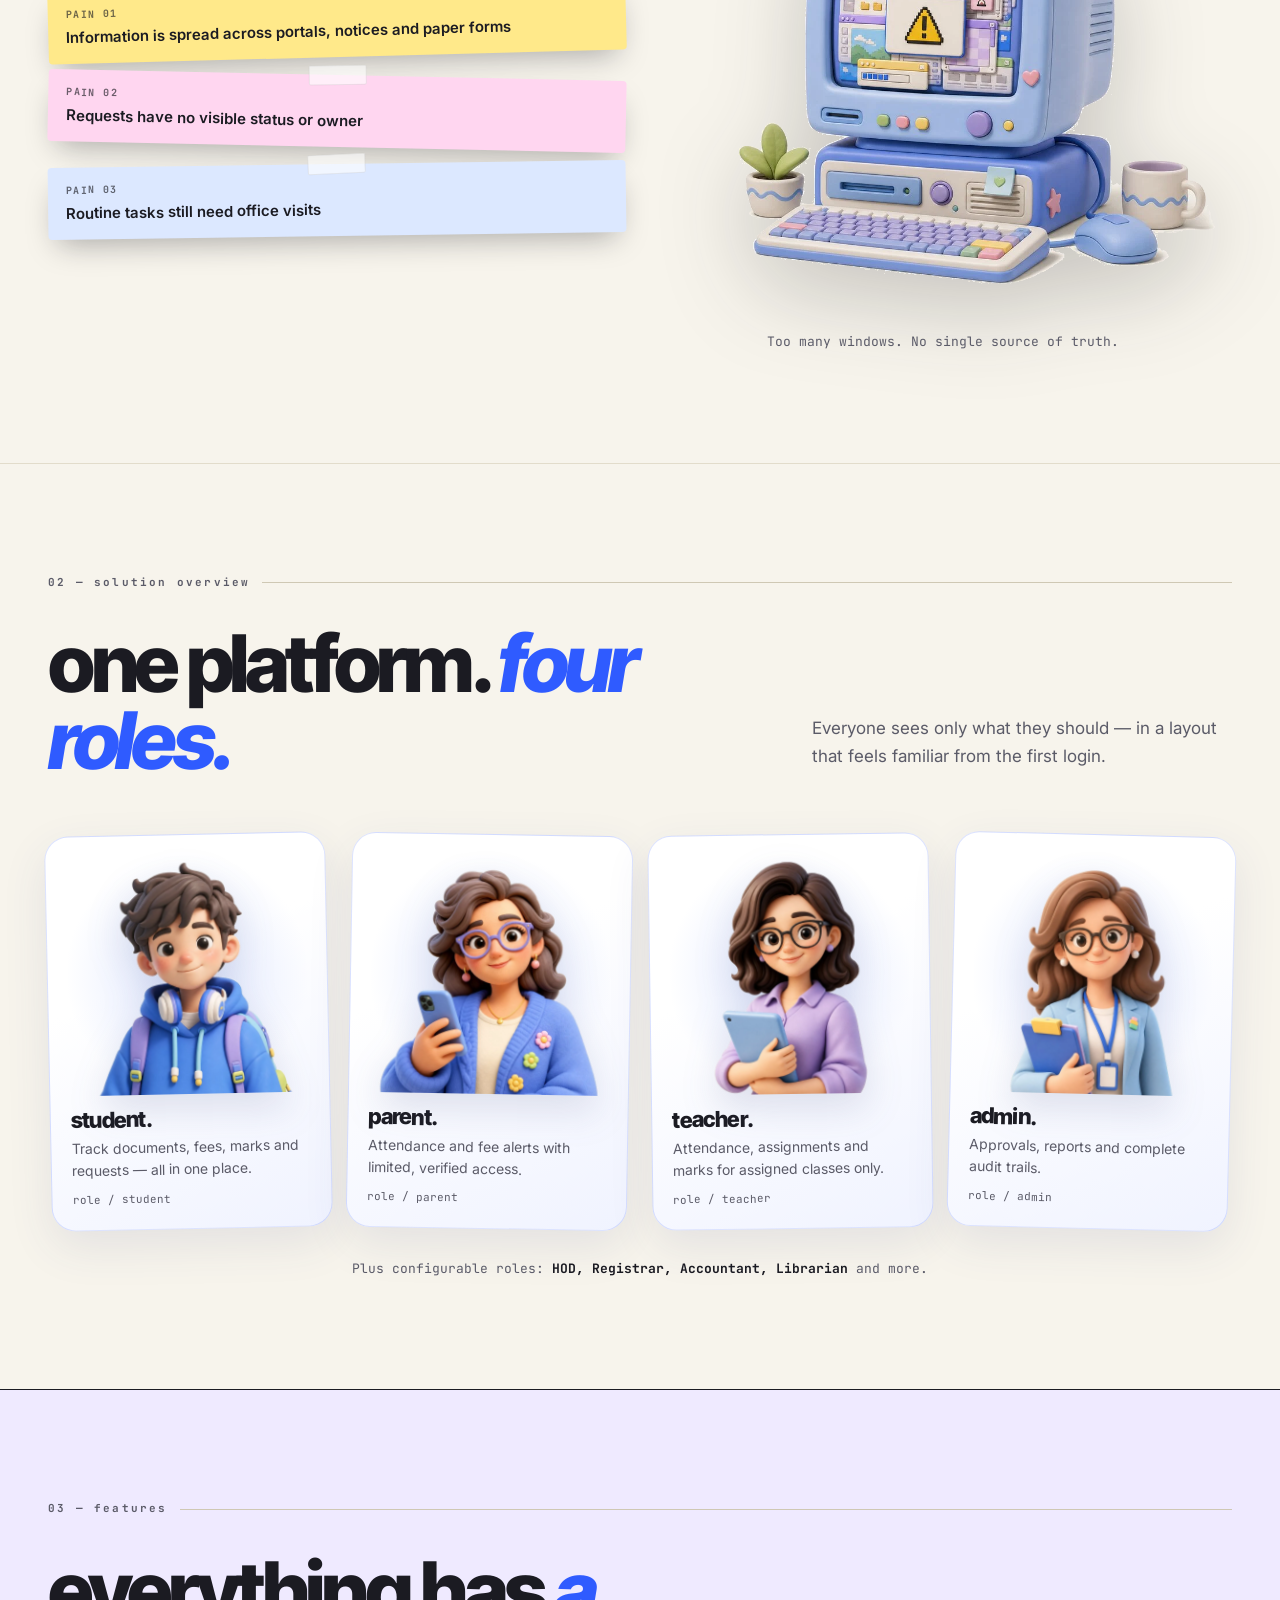
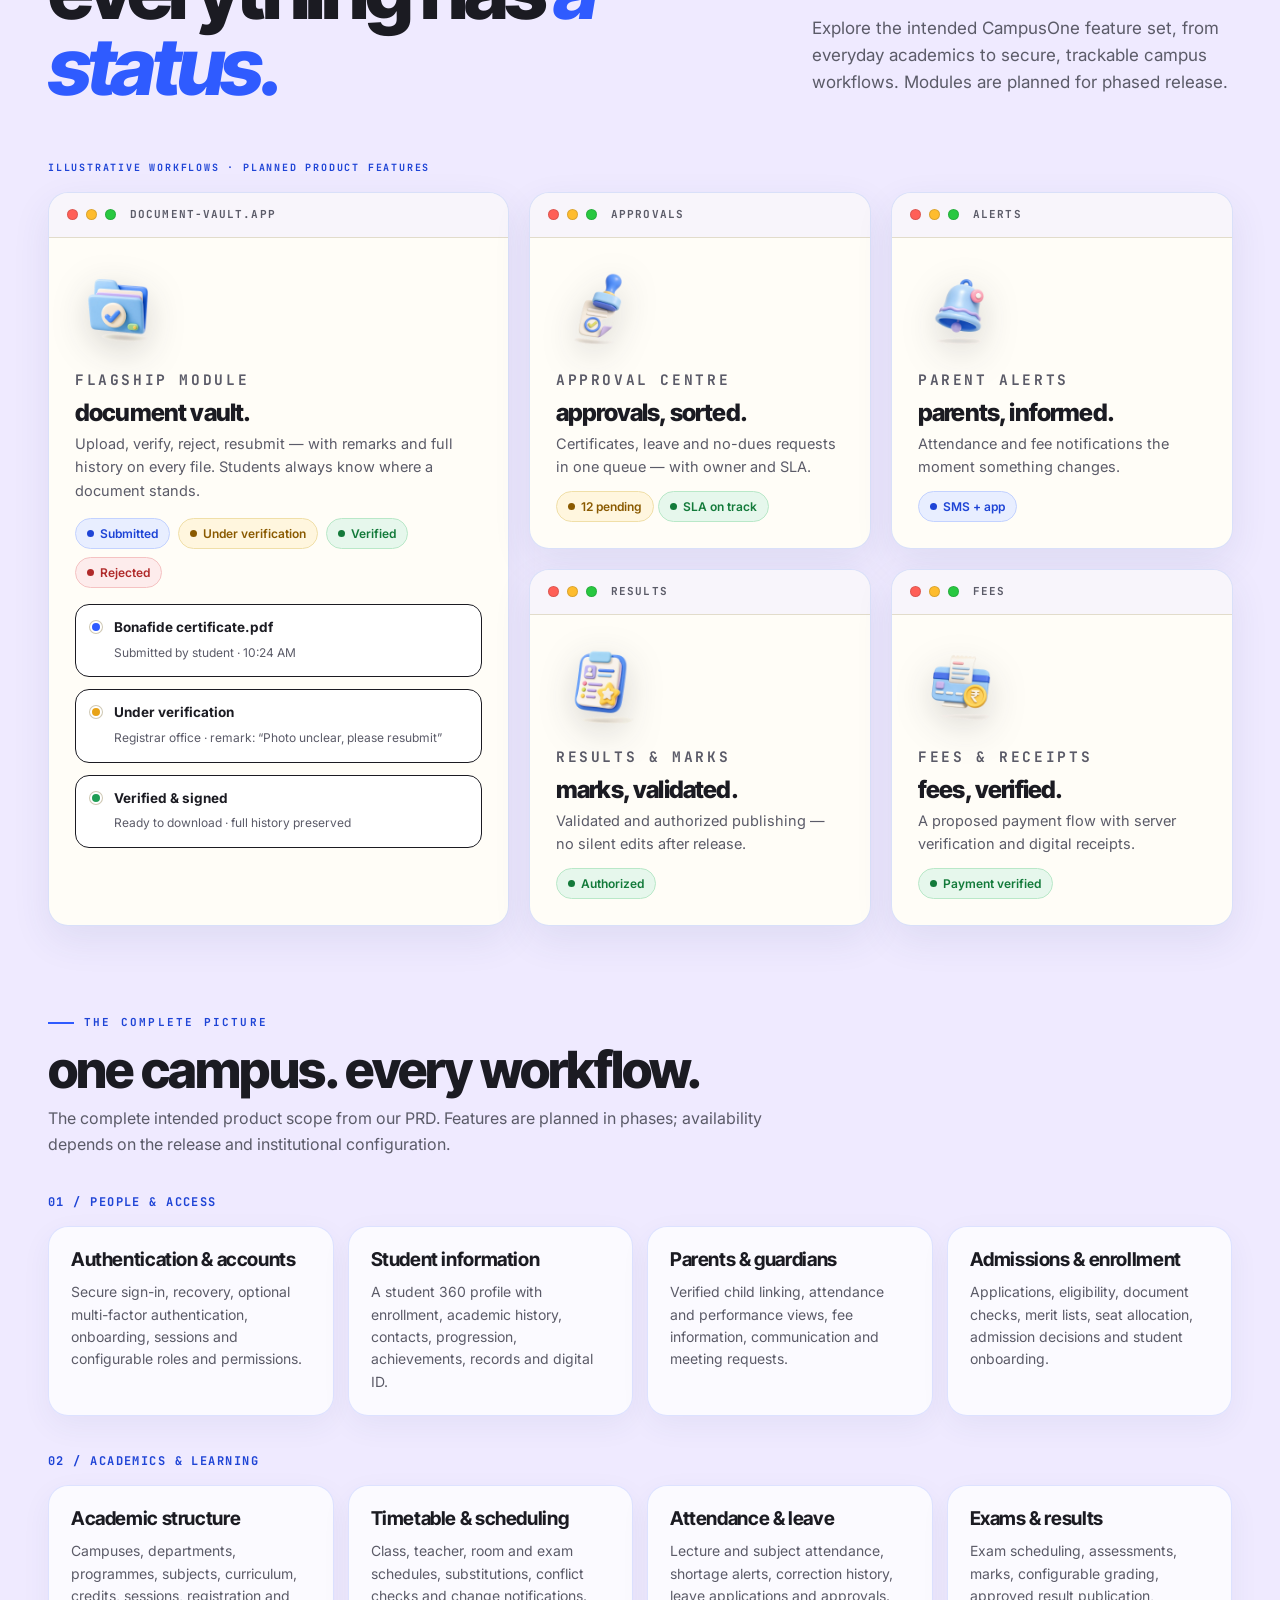
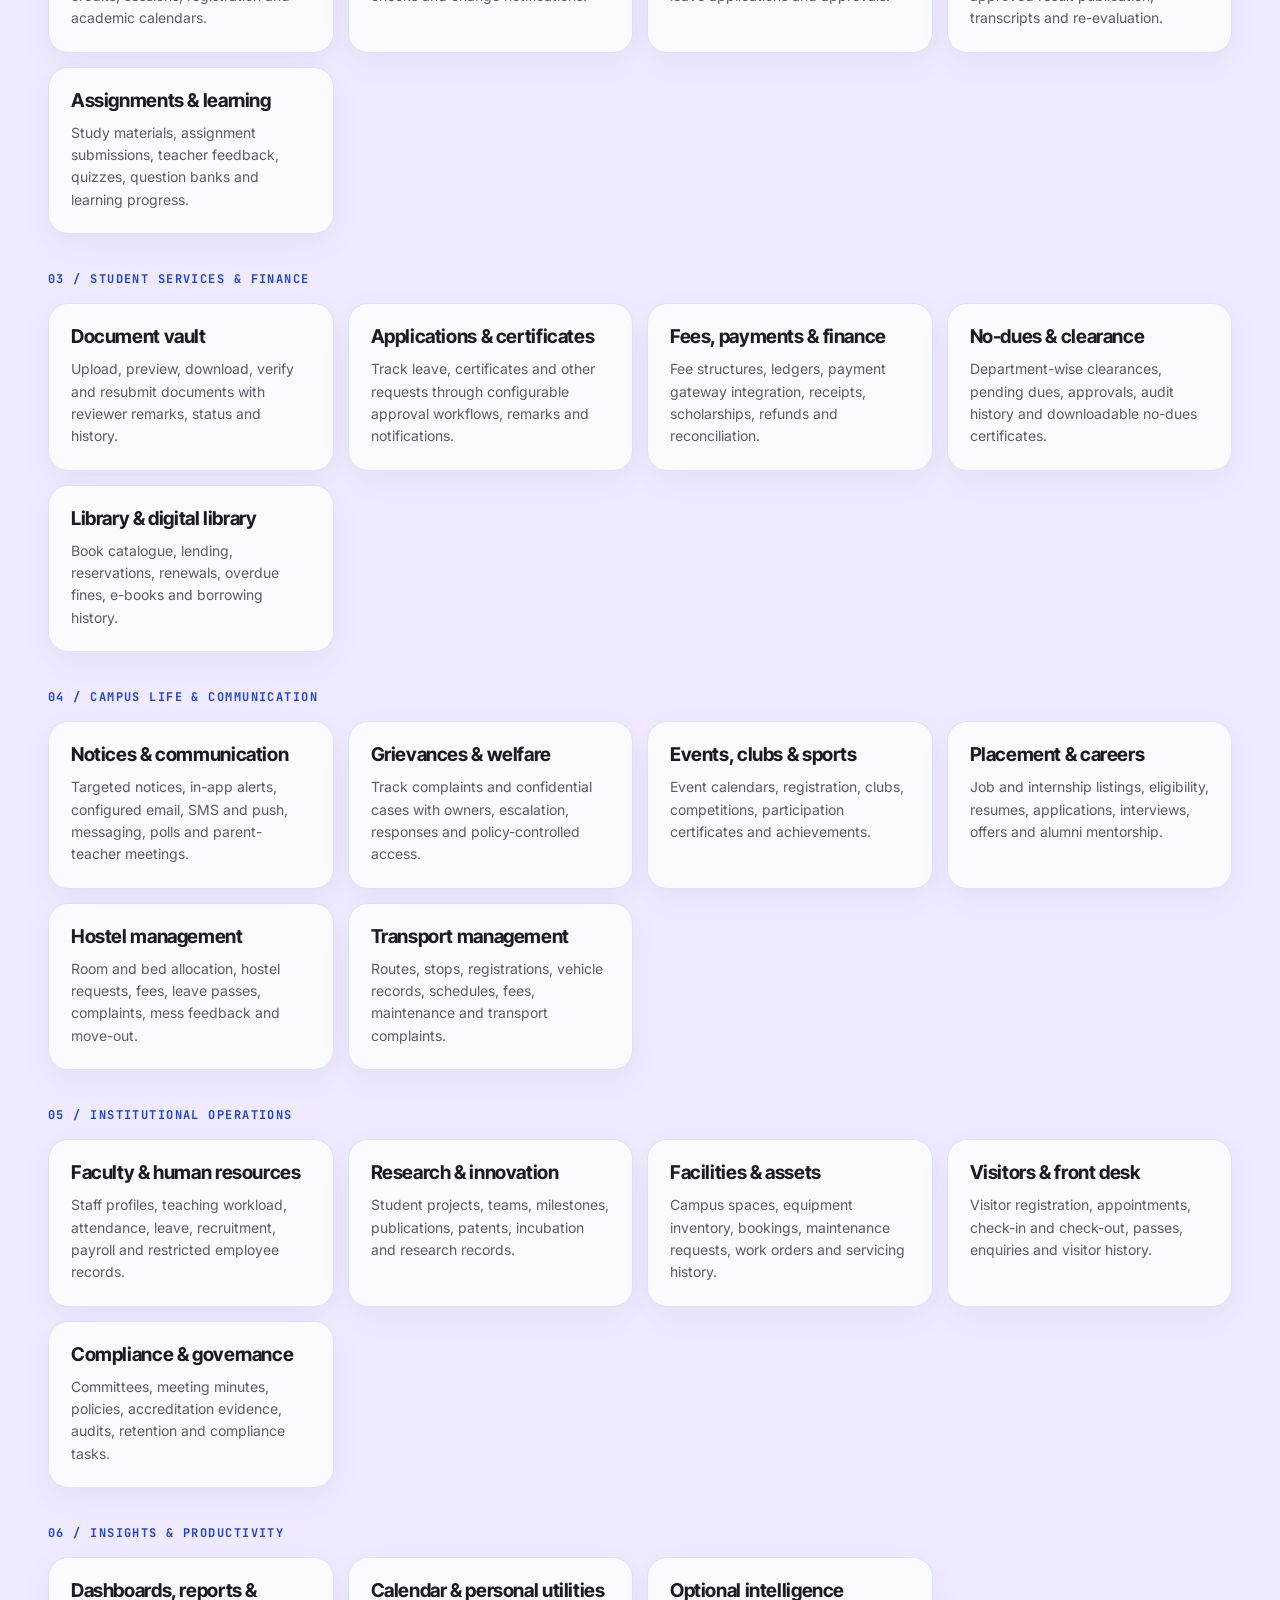
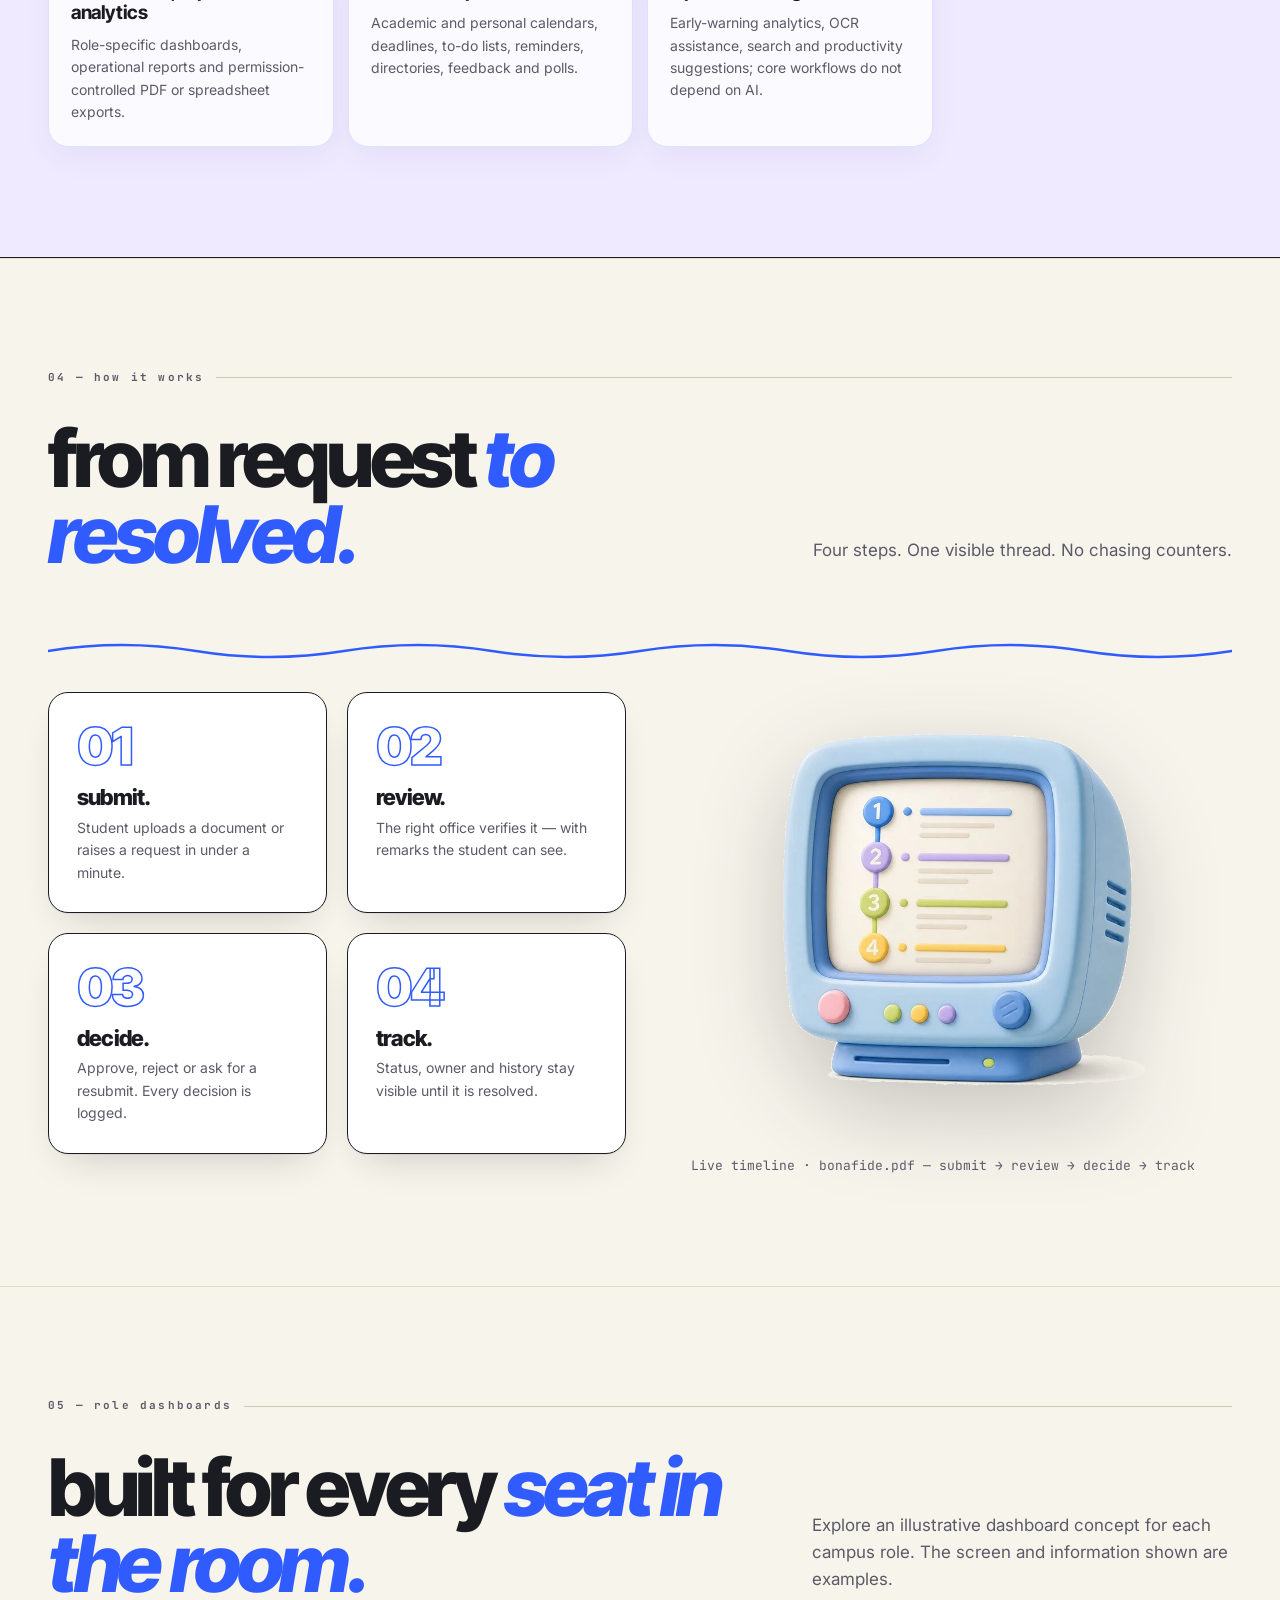
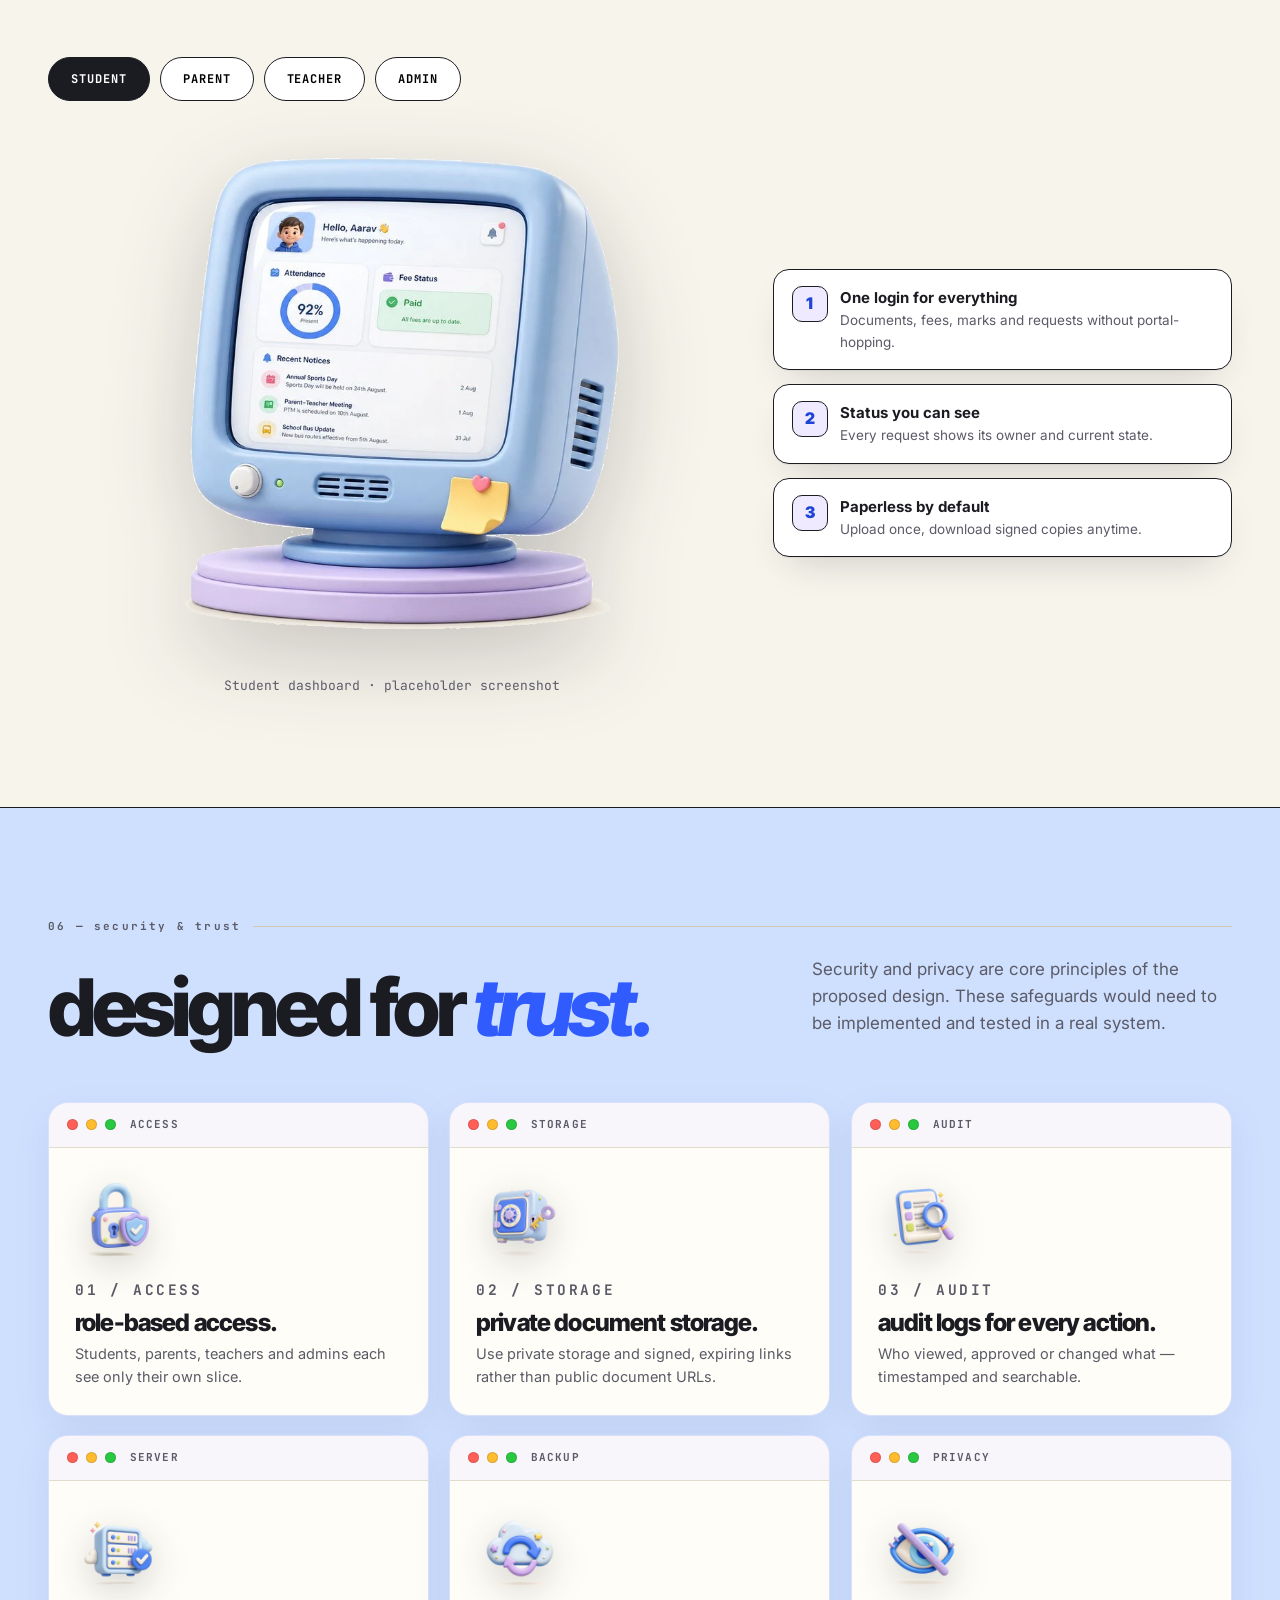
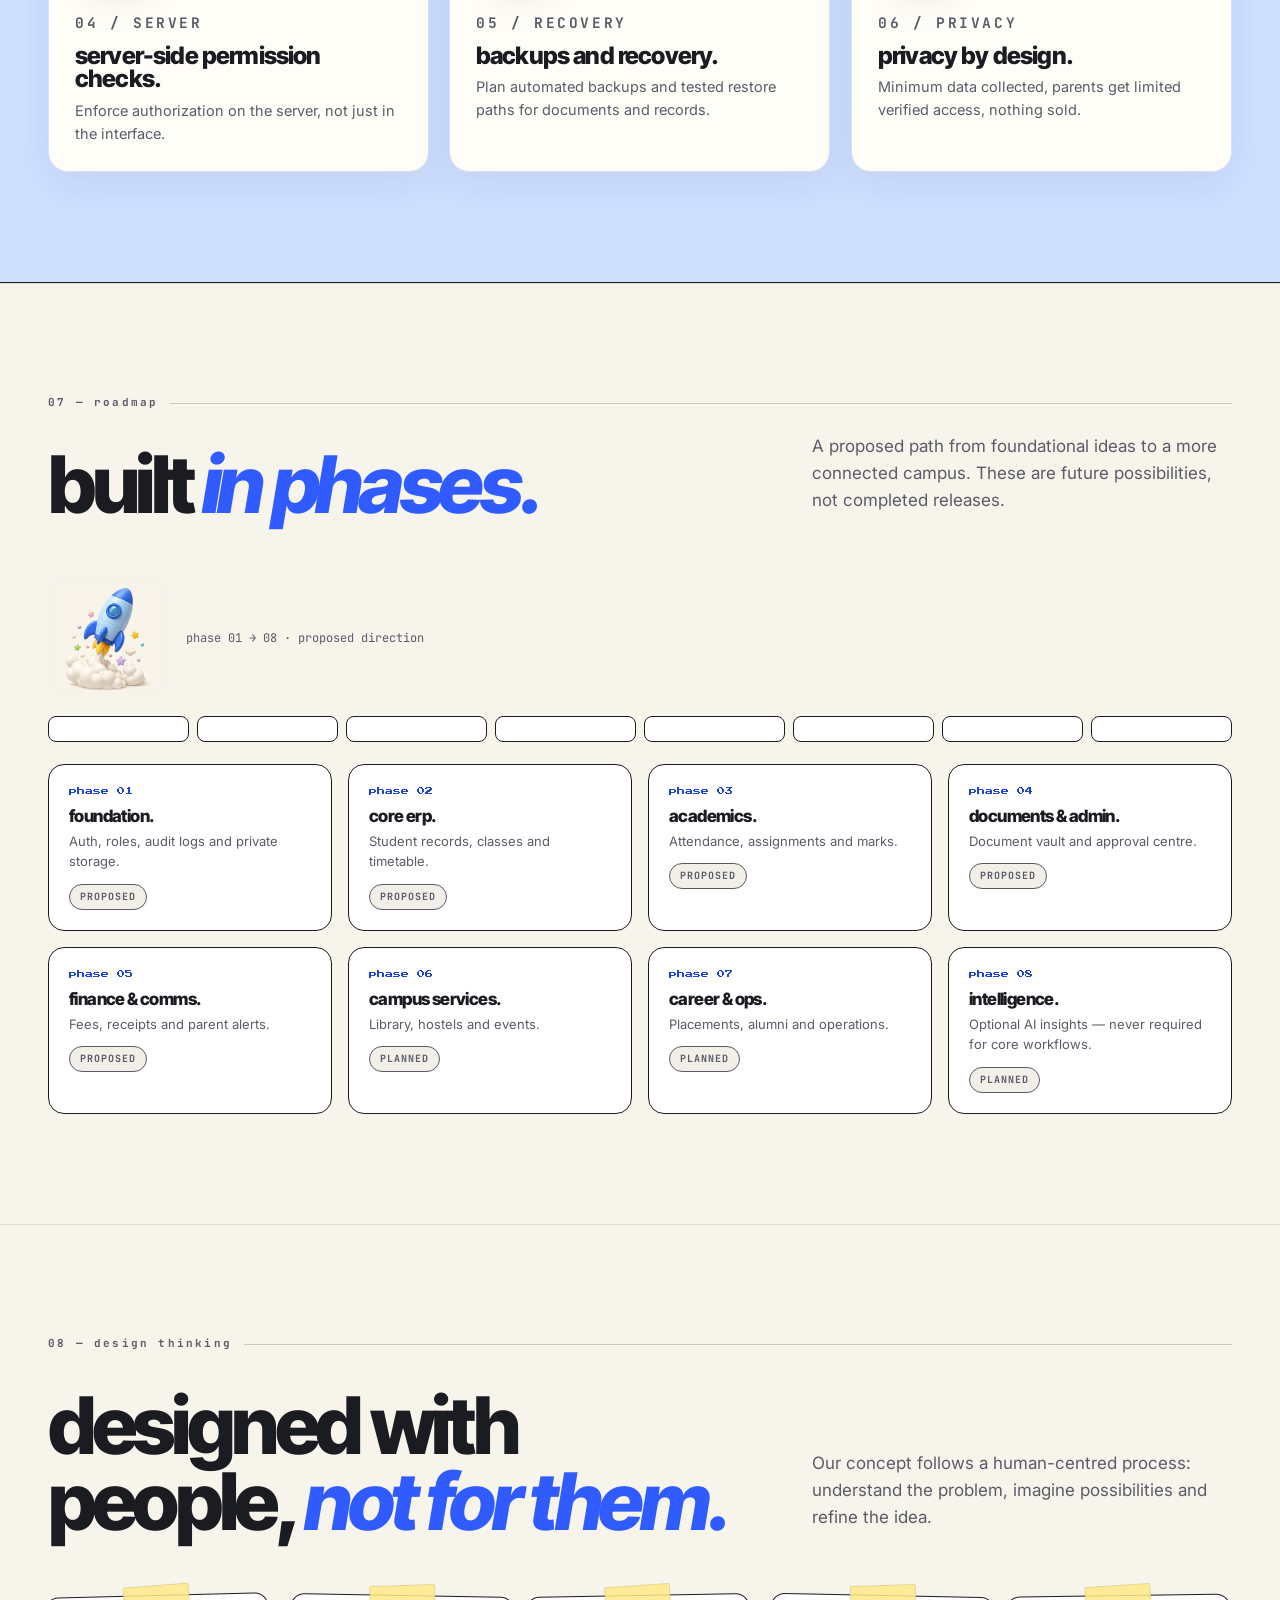
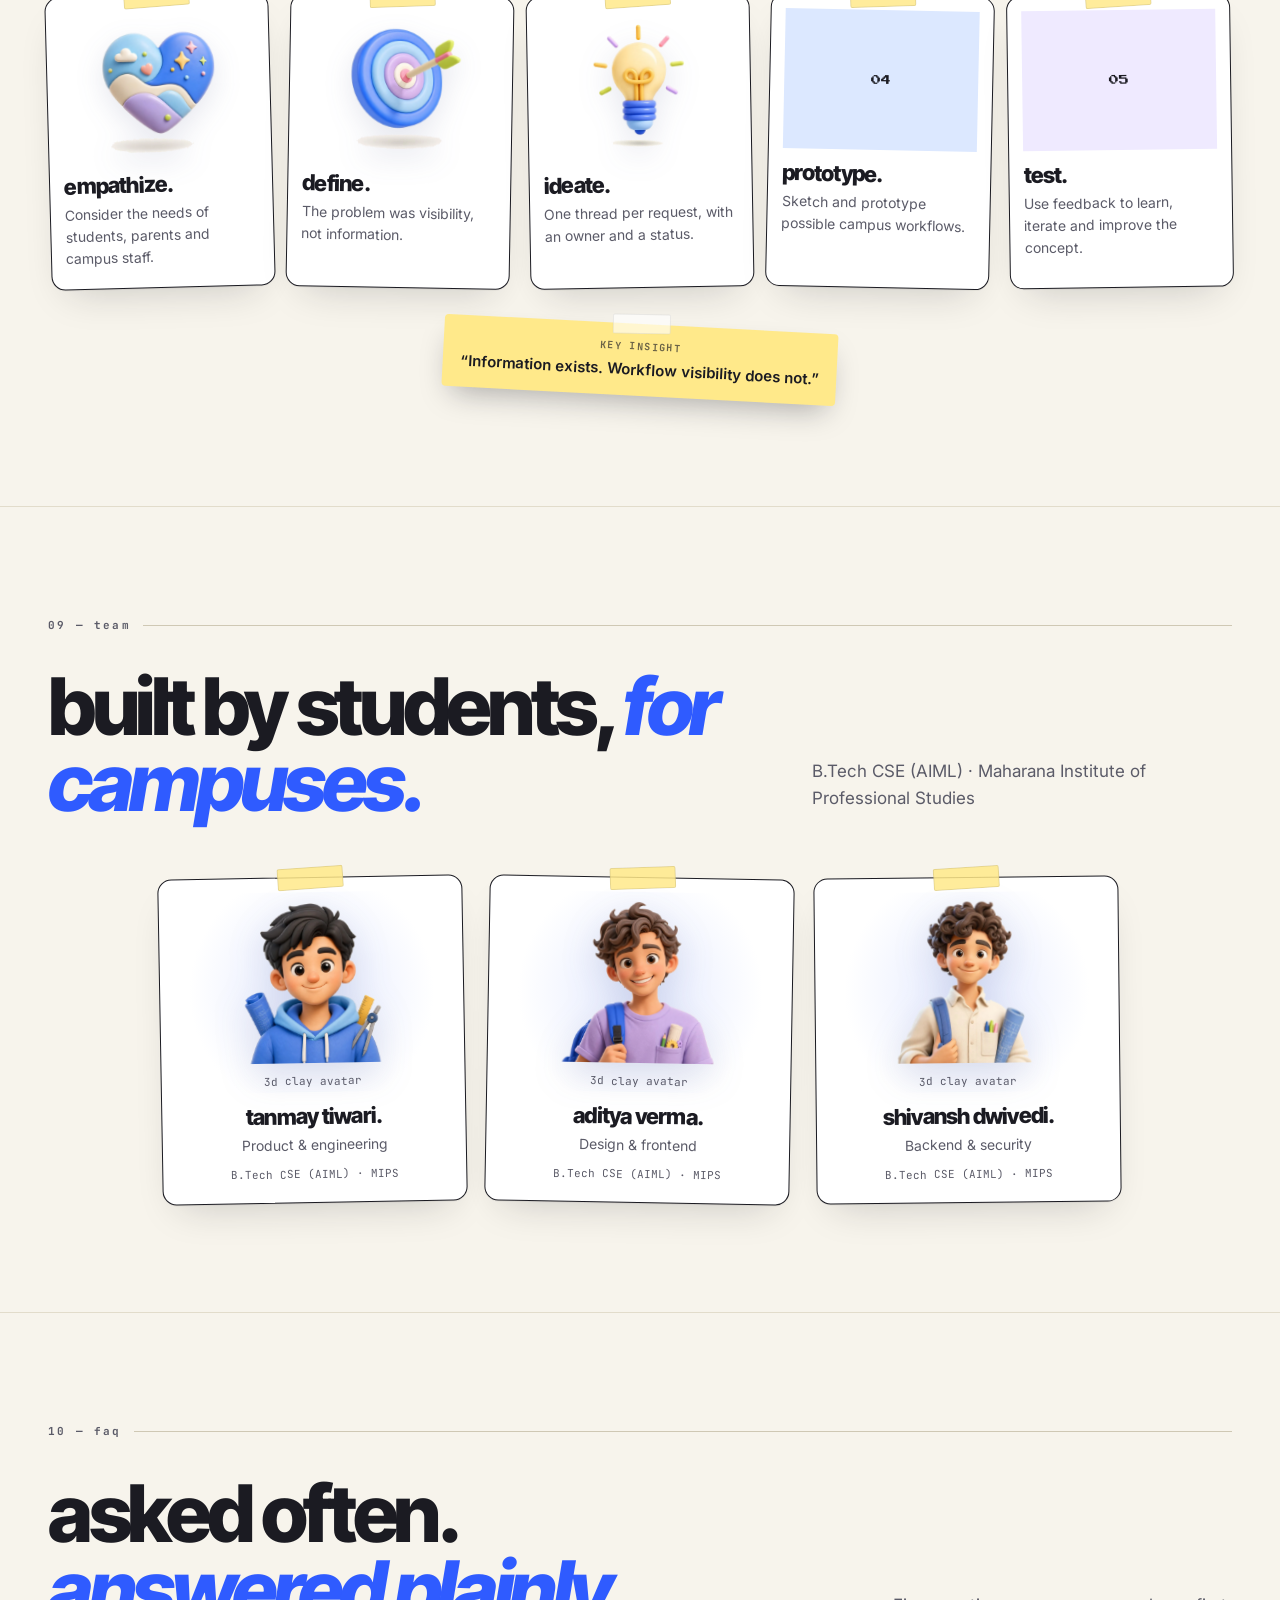
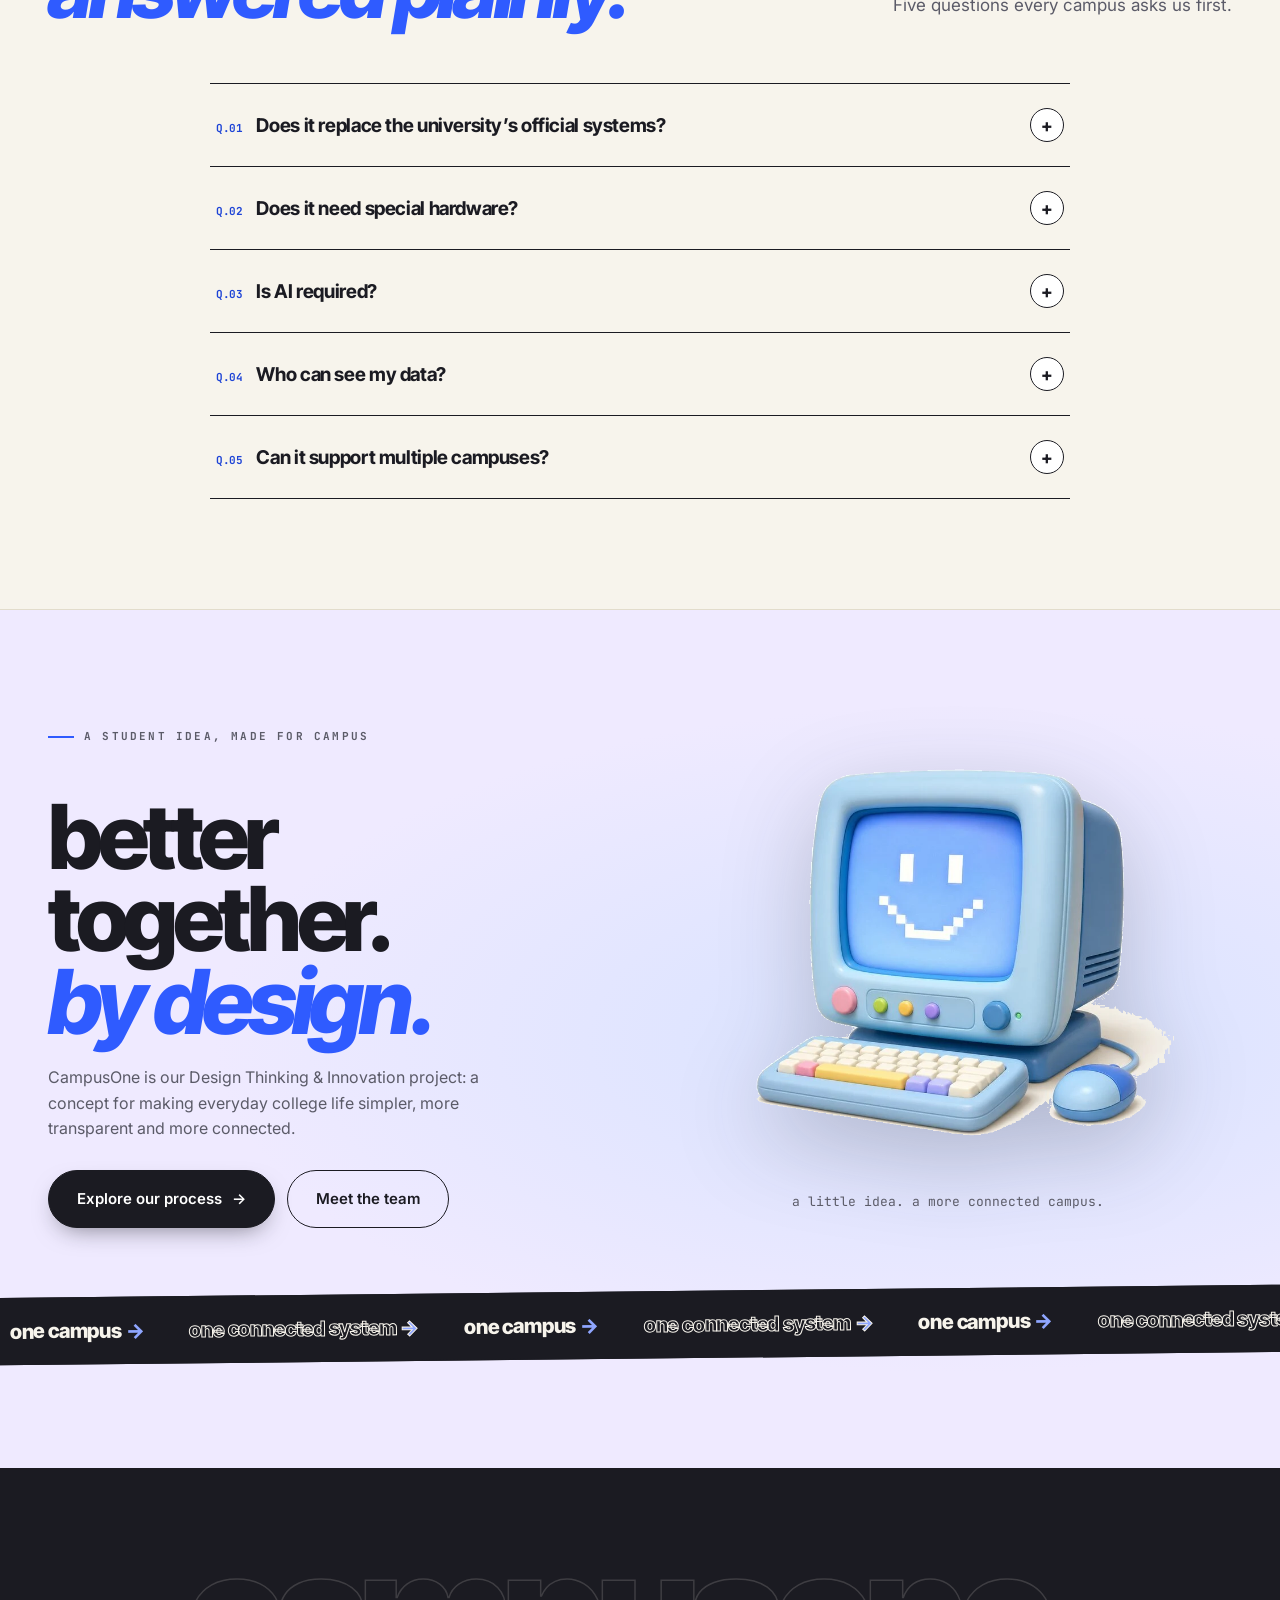
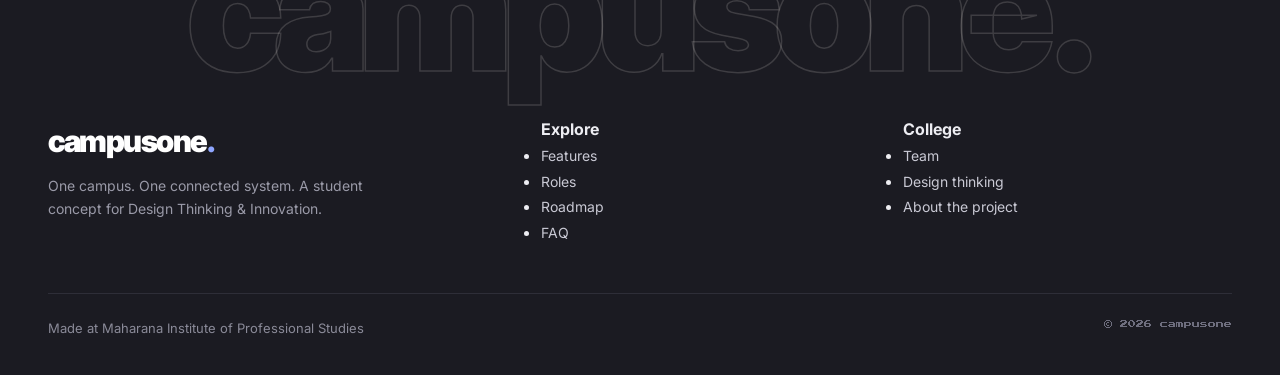
==== commit 30b1f2e1: "Present CampusOne as a design thinking project Co-authored-by: arena-agent <297053741+arena-agent@us" ====
--- a/index.html
+++ b/index.html
@@ -3,8 +3,8 @@
 <head>
 <meta charset="UTF-8">
 <meta name="viewport" content="width=device-width, initial-scale=1.0">
-<title>CampusOne — One Campus. One Connected System. | College ERP Platform</title>
-<meta name="description" content="CampusOne is a unified College ERP platform. Academics, documents, approvals, fees and campus services in one secure system — with a clear owner and status for every request.">
+<title>CampusOne — A Design Thinking & Innovation Project</title>
+<meta name="description" content="CampusOne is a college Design Thinking and Innovation project exploring a connected campus ERP for students, parents, teachers and administrators.">
 <meta name="keywords" content="CampusOne, College ERP, campus management, student portal, document vault, approval centre">
 <meta name="author" content="CampusOne — Maharana Institute of Professional Studies">
 <meta name="theme-color" content="#F7F4EC">
@@ -12,7 +12,7 @@
 <meta property="og:type" content="website">
 <meta property="og:site_name" content="CampusOne">
 <meta property="og:title" content="CampusOne — One Campus. One Connected System.">
-<meta property="og:description" content="Academics, documents, approvals, fees and campus services in one secure platform, with a clear owner and status for every request.">
+<meta property="og:description" content="A Design Thinking and Innovation project imagining a more connected college experience.">
 <meta property="og:url" content="https://campusone.vercel.app/">
 <meta property="og:image" content="https://campusone.vercel.app/assets/opt/hero-monitor.jpg">
 <meta property="og:image:width" content="1200">
@@ -20,7 +20,7 @@
 <meta property="og:image:alt" content="CampusOne retro CRT monitor showing Hello, campus.">
 <meta name="twitter:card" content="summary_large_image">
 <meta name="twitter:title" content="CampusOne — One Campus. One Connected System.">
-<meta name="twitter:description" content="A unified College ERP platform for students, parents, teachers and administrators.">
+<meta name="twitter:description" content="A student project exploring a connected college experience for everyone.">
 <meta name="twitter:image" content="https://campusone.vercel.app/assets/opt/hero-monitor.jpg">
 <link rel="icon" href="data:image/svg+xml,%3Csvg xmlns='http://www.w3.org/2000/svg' viewBox='0 0 64 64'%3E%3Crect width='64' height='64' rx='14' fill='%232F5BFF'/%3E%3Ctext x='32' y='42' font-family='Arial Black,Arial' font-size='30' font-weight='900' fill='white' text-anchor='middle'%3Ec%3C/text%3E%3C/svg%3E">
 <link rel="preconnect" href="https://fonts.googleapis.com">
@@ -258,12 +258,6 @@
 .cta .watermark{top:-20px;left:50%;transform:translateX(-50%)}
 .cta h2{font-size:clamp(44px,7vw,88px);margin:16px 0 12px;position:relative;z-index:1}
 .cta p{color:var(--muted);max-width:560px;margin:0 auto 28px;position:relative;z-index:1}
-.demo-form{display:flex;gap:10px;max-width:580px;margin:0 auto;position:relative;z-index:1;background:#fff;border:1.5px solid var(--ink);border-radius:999px;padding:6px;box-shadow:var(--sh)}
-.demo-form input{flex:1;border:none;background:transparent;padding:12px 16px;font-size:15px;font-family:inherit;min-width:0}
-.demo-form input:focus{outline:none}
-.demo-form:focus-within{outline:3px solid var(--cobalt);outline-offset:2px}
-.form-msg{margin-top:14px;font-size:14px;min-height:22px;font-weight:600}
-.form-msg.ok{color:#137A3A}.form-msg.err{color:#B02A2A}
 footer{background:var(--ink);color:#EDEDF2;padding:72px 0 36px;position:relative;overflow:hidden}
 footer a{color:#C9C9D4;text-decoration:none;font-size:14px}
 footer a:hover{color:#fff}
@@ -305,6 +299,24 @@
 @media(max-width:1024px){.catalogue-grid{grid-template-columns:repeat(2,minmax(0,1fr))}}
 @media(max-width:600px){.catalogue{margin-top:56px}.catalogue-grid{grid-template-columns:1fr}.catalogue-card{padding:20px}}
 
+
+/* A more expressive project presentation */
+.hero{padding-top:76px;background:radial-gradient(ellipse at 78% 42%,rgba(143,166,255,.35),transparent 43%),linear-gradient(180deg,#f7f4ec,#f2f2f7)}
+.hero-copy{position:relative;z-index:3}
+.hero h1{letter-spacing:-.065em;line-height:.92}
+.hero-stage::before{inset:5%;background:radial-gradient(circle,rgba(143,166,255,.38),transparent 70%)}
+.sec-head h2{letter-spacing:-.055em;line-height:.96}
+.catalogue-card{transition:transform .3s var(--ease),box-shadow .3s var(--ease),background .3s}
+.catalogue-card:hover{transform:translateY(-4px);background:#fff;box-shadow:0 18px 38px rgba(54,68,125,.14)}
+.project-close{background:radial-gradient(ellipse at 75% 50%,#d7e2ff,transparent 55%),#efeaff;text-align:left}
+.project-close-grid{display:grid;grid-template-columns:1fr 1fr;align-items:center;gap:48px;position:relative;z-index:1}
+.project-close-copy h2{font-size:clamp(50px,7vw,96px);line-height:.92;letter-spacing:-.06em;margin:22px 0}
+.project-close-copy h2 em{color:var(--cobalt);font-style:italic}
+.project-close-copy p:not(.eyebrow){margin:0 0 28px;max-width:490px}
+.project-links{display:flex;gap:12px;flex-wrap:wrap}
+.project-close .watermark{top:0;left:auto;right:-4%;transform:none;opacity:.65}
+@media(max-width:760px){.hero{padding-top:42px}.project-close-grid{grid-template-columns:1fr;gap:20px}.project-close-copy h2{font-size:clamp(48px,12vw,72px)}}
+
 /* REVEAL */
 .reveal{opacity:0;transform:translateY(28px);transition:opacity .8s var(--ease),transform .8s var(--ease)}
 .reveal.in{opacity:1;transform:none}
@@ -321,8 +333,6 @@
 .strip{grid-template-columns:1fr 1fr}
 .sticky{position:static;max-width:none;margin:10px auto;transform:rotate(0)!important}
 .starburst{position:static;margin:12px auto 0}
-.demo-form{flex-direction:column;border-radius:20px;padding:10px}
-.demo-form .btn{justify-content:center;width:100%}
 .foot-grid{grid-template-columns:1fr}
 .dash-ui{grid-template-columns:1fr 1fr}
 .hero-meta{gap:14px}
@@ -354,14 +364,14 @@
       </ul>
     </nav>
     <div class="nav-right">
-      <span class="tag-v" aria-label="Version 1 pilot">v1 pilot</span>
-      <a class="btn magnetic" href="#demo">Request demo <span class="arr" aria-hidden="true">→</span></a>
+      <span class="tag-v">student project</span>
+      <a class="btn magnetic" href="#design">Our process <span class="arr" aria-hidden="true">→</span></a>
       <button class="burger" id="burger" aria-label="Open menu" aria-expanded="false" aria-controls="mobileMenu"><i></i><i></i><i></i></button>
     </div>
   </div>
   <nav class="mobile-menu" id="mobileMenu" aria-label="Mobile">
     <a href="#features">Features</a><a href="#roles">Roles</a><a href="#how">How it works</a><a href="#roadmap">Roadmap</a><a href="#faq">FAQ</a>
-    <a class="btn" href="#demo">Request demo →</a>
+    <a class="btn" href="#design">Our process →</a>
   </nav>
 </header>
 
@@ -372,24 +382,24 @@
   <div class="wrap">
     <div class="hero-grid">
       <div class="hero-copy">
-        <p class="eyebrow">College ERP, software-only</p>
+        <p class="eyebrow">A Design Thinking &amp; Innovation project</p>
         <h1 id="hero-h">one campus.<span class="line2"><span class="outline">one</span> <span class="cob">connected</span></span><span class="line2">system.</span></h1>
-        <p class="hero-sub">Academics, documents, approvals, fees and campus services in one secure platform, with a clear owner and status for every request.<span class="cursor-blink" aria-hidden="true"></span></p>
+        <p class="hero-sub">A Design Thinking and Innovation project imagining a more connected college experience.<span class="cursor-blink" aria-hidden="true"></span></p>
         <div class="hero-cta">
-          <a class="btn magnetic" href="#demo">Request demo <span class="arr" aria-hidden="true">→</span></a>
+          <a class="btn magnetic" href="#features">Explore the concept <span class="arr" aria-hidden="true">→</span></a>
           <a class="btn btn-outline magnetic" href="#how">See how it works</a>
         </div>
-        <p class="hero-note"><b>Software-only.</b> No special hardware. Pilot-ready for one campus, designed for many.</p>
+        <p class="hero-note"><b>College project.</b> A software-only idea, imagined for a more connected campus.</p>
         <div class="hero-meta" aria-label="Platform facts">
           <div><b>4 roles</b>student · parent · teacher · admin</div>
-          <div><b>0 queues</b>status on every request</div>
+          <div><b>1 idea</b>less friction, more clarity</div>
           <div><b>1 system</b>one campus, connected</div>
         </div>
       </div>
       <div class="hero-stage">
         <div class="sticky sticky-l"><small>Sticky note</small>No more office queues</div>
         <div class="sticky sticky-r"><small>Sticky note</small>Know your status</div>
-        <div class="starburst" aria-label="Pilot ready">pilot<br>ready</div>
+        <div class="starburst" aria-label="Student project">made<br>to think</div>
         <figure class="hero-monitor" id="heroMonitor">
           <img src="assets/opt/hero-monitor.webp" alt="Soft-blue 3D clay retro CRT monitor showing a student dashboard with attendance ring and fee status." width="1000" height="750" fetchpriority="high">
         </figure>
@@ -494,7 +504,7 @@
       </article>
       <article class="os reveal tilt">
         <div class="os-bar"><span class="dot r"></span><span class="dot y"></span><span class="dot g"></span><span class="os-title">fees</span></div>
-        <div class="os-body"><img class="feat-icon" src="assets/opt/icon-fees.webp" alt="3D clay receipt and coin icon." width="800" height="800" loading="lazy"><p class="os-label">Fees &amp; receipts</p><h3>fees, verified.</h3><p>Server-verified payments with instant, tamper-proof receipts.</p><p style="margin-top:12px"><span class="chip chip-green">Payment verified</span></p></div>
+        <div class="os-body"><img class="feat-icon" src="assets/opt/icon-fees.webp" alt="3D clay receipt and coin icon." width="800" height="800" loading="lazy"><p class="os-label">Fees &amp; receipts</p><h3>fees, verified.</h3><p>A proposed payment flow with server verification and digital receipts.</p><p style="margin-top:12px"><span class="chip chip-green">Payment verified</span></p></div>
       </article>
     </div>
     <div class="catalogue" aria-labelledby="catalogue-h">
@@ -573,7 +583,7 @@
     <p class="sec-no reveal">05 — role dashboards</p>
     <div class="sec-head reveal">
       <h2 id="dash-h">built for every <em>seat in the room.</em></h2>
-      <p class="lede">Switch roles to preview what each dashboard looks like. Placeholder screenshots — real data in the pilot.</p>
+      <p class="lede">Explore an illustrative dashboard concept for each campus role. The screen and information shown are examples.</p>
     </div>
     <div class="tabs reveal" role="tablist" aria-label="Role dashboards">
       <button class="tab" role="tab" aria-selected="true" data-role="student" id="tab-student">Student</button>
@@ -596,15 +606,15 @@
   <div class="wrap">
     <p class="sec-no reveal">06 — security &amp; trust</p>
     <div class="sec-head reveal">
-      <h2 id="sec-h">built to <em>be trusted.</em></h2>
-      <p class="lede">Student data is not a growth hack. CampusOne is designed so access is earned, logged and reversible.</p>
+      <h2 id="sec-h">designed for <em>trust.</em></h2>
+      <p class="lede">Security and privacy are core principles of the proposed design. These safeguards would need to be implemented and tested in a real system.</p>
     </div>
     <div class="grid3">
       <article class="os reveal tilt"><div class="os-bar"><span class="dot r"></span><span class="dot y"></span><span class="dot g"></span><span class="os-title">access</span></div><div class="os-body"><img class="sec-icon" src="assets/opt/icon-lock.webp" alt="3D clay padlock and shield icon." width="800" height="800" loading="lazy"><p class="os-label">01 / Access</p><h3>role-based access.</h3><p>Students, parents, teachers and admins each see only their own slice.</p></div></article>
-      <article class="os reveal tilt"><div class="os-bar"><span class="dot r"></span><span class="dot y"></span><span class="dot g"></span><span class="os-title">storage</span></div><div class="os-body"><img class="sec-icon" src="assets/opt/icon-storage.webp" alt="3D clay vault and key icon." width="800" height="800" loading="lazy"><p class="os-label">02 / Storage</p><h3>private document storage.</h3><p>Files live in private storage with signed, expiring links — never public URLs.</p></div></article>
+      <article class="os reveal tilt"><div class="os-bar"><span class="dot r"></span><span class="dot y"></span><span class="dot g"></span><span class="os-title">storage</span></div><div class="os-body"><img class="sec-icon" src="assets/opt/icon-storage.webp" alt="3D clay vault and key icon." width="800" height="800" loading="lazy"><p class="os-label">02 / Storage</p><h3>private document storage.</h3><p>Use private storage and signed, expiring links rather than public document URLs.</p></div></article>
       <article class="os reveal tilt"><div class="os-bar"><span class="dot r"></span><span class="dot y"></span><span class="dot g"></span><span class="os-title">audit</span></div><div class="os-body"><img class="sec-icon" src="assets/opt/icon-audit.webp" alt="3D clay magnifying glass icon." width="800" height="800" loading="lazy"><p class="os-label">03 / Audit</p><h3>audit logs for every action.</h3><p>Who viewed, approved or changed what — timestamped and searchable.</p></div></article>
-      <article class="os reveal tilt"><div class="os-bar"><span class="dot r"></span><span class="dot y"></span><span class="dot g"></span><span class="os-title">server</span></div><div class="os-body"><img class="sec-icon" src="assets/opt/icon-server.webp" alt="3D clay server rack icon." width="800" height="800" loading="lazy"><p class="os-label">04 / Server</p><h3>server-side permission checks.</h3><p>The UI never decides access. The server enforces it on every request.</p></div></article>
-      <article class="os reveal tilt"><div class="os-bar"><span class="dot r"></span><span class="dot y"></span><span class="dot g"></span><span class="os-title">backup</span></div><div class="os-body"><img class="sec-icon" src="assets/opt/icon-backup.webp" alt="3D clay cloud backup icon." width="800" height="800" loading="lazy"><p class="os-label">05 / Recovery</p><h3>backups and recovery.</h3><p>Automated backups with tested restore paths for documents and records.</p></div></article>
+      <article class="os reveal tilt"><div class="os-bar"><span class="dot r"></span><span class="dot y"></span><span class="dot g"></span><span class="os-title">server</span></div><div class="os-body"><img class="sec-icon" src="assets/opt/icon-server.webp" alt="3D clay server rack icon." width="800" height="800" loading="lazy"><p class="os-label">04 / Server</p><h3>server-side permission checks.</h3><p>Enforce authorization on the server, not just in the interface.</p></div></article>
+      <article class="os reveal tilt"><div class="os-bar"><span class="dot r"></span><span class="dot y"></span><span class="dot g"></span><span class="os-title">backup</span></div><div class="os-body"><img class="sec-icon" src="assets/opt/icon-backup.webp" alt="3D clay cloud backup icon." width="800" height="800" loading="lazy"><p class="os-label">05 / Recovery</p><h3>backups and recovery.</h3><p>Plan automated backups and tested restore paths for documents and records.</p></div></article>
       <article class="os reveal tilt"><div class="os-bar"><span class="dot r"></span><span class="dot y"></span><span class="dot g"></span><span class="os-title">privacy</span></div><div class="os-body"><img class="sec-icon" src="assets/opt/icon-privacy.webp" alt="3D clay privacy icon." width="800" height="800" loading="lazy"><p class="os-label">06 / Privacy</p><h3>privacy by design.</h3><p>Minimum data collected, parents get limited verified access, nothing sold.</p></div></article>
     </div>
   </div>
@@ -615,19 +625,19 @@
     <p class="sec-no reveal">07 — roadmap</p>
     <div class="sec-head reveal">
       <h2 id="rm-h">built <em>in phases.</em></h2>
-      <p class="lede">A loading bar, not a leap of faith. Each phase ships something usable before the next begins.</p>
+      <p class="lede">A proposed path from foundational ideas to a more connected campus. These are future possibilities, not completed releases.</p>
     </div>
     <div class="roadmap reveal" id="roadmapEl">
-      <div style="display:flex;align-items:center;gap:18px;margin-bottom:18px"><img class="prop-rocket" src="assets/opt/rocket-soft.webp" alt="" width="800" height="800" loading="lazy"><p class="mono" style="font-size:12px;color:var(--muted)">phase 01 → 08 · shipping in order</p></div>
-      <div class="rm-bar" role="img" aria-label="Roadmap progress: phases 1 to 3 complete, phase 4 in progress">
-        <div class="rm-seg"><i data-fill="1"></i></div><div class="rm-seg"><i data-fill="1"></i></div><div class="rm-seg"><i data-fill="1"></i></div><div class="rm-seg"><i data-fill=".55"></i></div><div class="rm-seg"><i data-fill="0"></i></div><div class="rm-seg"><i data-fill="0"></i></div><div class="rm-seg"><i data-fill="0"></i></div><div class="rm-seg"><i data-fill="0"></i></div>
+      <div style="display:flex;align-items:center;gap:18px;margin-bottom:18px"><img class="prop-rocket" src="assets/opt/rocket-soft.webp" alt="" width="800" height="800" loading="lazy"><p class="mono" style="font-size:12px;color:var(--muted)">phase 01 → 08 · proposed direction</p></div>
+      <div class="rm-bar" role="img" aria-label="Illustrative roadmap sequence, from foundation to optional intelligence">
+        <div class="rm-seg"><i data-fill="0"></i></div><div class="rm-seg"><i data-fill="0"></i></div><div class="rm-seg"><i data-fill="0"></i></div><div class="rm-seg"><i data-fill="0"></i></div><div class="rm-seg"><i data-fill="0"></i></div><div class="rm-seg"><i data-fill="0"></i></div><div class="rm-seg"><i data-fill="0"></i></div><div class="rm-seg"><i data-fill="0"></i></div>
       </div>
       <div class="rm-grid">
-        <div class="rm-card done"><p class="ph">phase 01</p><h3>foundation.</h3><p>Auth, roles, audit logs and private storage.</p><span class="st st-done">Done</span></div>
-        <div class="rm-card done"><p class="ph">phase 02</p><h3>core erp.</h3><p>Student records, classes and timetable.</p><span class="st st-done">Done</span></div>
-        <div class="rm-card done"><p class="ph">phase 03</p><h3>academics.</h3><p>Attendance, assignments and marks.</p><span class="st st-done">Done</span></div>
-        <div class="rm-card"><p class="ph">phase 04</p><h3>documents &amp; admin.</h3><p>Document vault and approval centre.</p><span class="st st-next">In progress</span></div>
-        <div class="rm-card"><p class="ph">phase 05</p><h3>finance &amp; comms.</h3><p>Fees, receipts and parent alerts.</p><span class="st st-later">Next</span></div>
+        <div class="rm-card"><p class="ph">phase 01</p><h3>foundation.</h3><p>Auth, roles, audit logs and private storage.</p><span class="st st-later">Proposed</span></div>
+        <div class="rm-card"><p class="ph">phase 02</p><h3>core erp.</h3><p>Student records, classes and timetable.</p><span class="st st-later">Proposed</span></div>
+        <div class="rm-card"><p class="ph">phase 03</p><h3>academics.</h3><p>Attendance, assignments and marks.</p><span class="st st-later">Proposed</span></div>
+        <div class="rm-card"><p class="ph">phase 04</p><h3>documents &amp; admin.</h3><p>Document vault and approval centre.</p><span class="st st-later">Proposed</span></div>
+        <div class="rm-card"><p class="ph">phase 05</p><h3>finance &amp; comms.</h3><p>Fees, receipts and parent alerts.</p><span class="st st-later">Proposed</span></div>
         <div class="rm-card"><p class="ph">phase 06</p><h3>campus services.</h3><p>Library, hostels and events.</p><span class="st st-later">Planned</span></div>
         <div class="rm-card"><p class="ph">phase 07</p><h3>career &amp; ops.</h3><p>Placements, alumni and operations.</p><span class="st st-later">Planned</span></div>
         <div class="rm-card"><p class="ph">phase 08</p><h3>intelligence.</h3><p>Optional AI insights — never required for core workflows.</p><span class="st st-later">Planned</span></div>
@@ -642,14 +652,14 @@
     <p class="sec-no reveal">08 — design thinking</p>
     <div class="sec-head reveal">
       <h2 id="des-h">designed with people, <em>not for them.</em></h2>
-      <p class="lede">We started in queues and notice-board crowds — not in a pitch deck.</p>
+      <p class="lede">Our concept follows a human-centred process: understand the problem, imagine possibilities and refine the idea.</p>
     </div>
     <div class="strip">
-      <article class="polaroid reveal tilt" style="transform:rotate(-1.5deg)"><div class="ph"><img src="assets/opt/design-heart.webp" alt="3D clay heart icon." width="800" height="800" loading="lazy"></div><h3>empathize.</h3><p>Shadowed students, parents and office staff for a week.</p></article>
+      <article class="polaroid reveal tilt" style="transform:rotate(-1.5deg)"><div class="ph"><img src="assets/opt/design-heart.webp" alt="3D clay heart icon." width="800" height="800" loading="lazy"></div><h3>empathize.</h3><p>Consider the needs of students, parents and campus staff.</p></article>
       <article class="polaroid reveal tilt" style="transform:rotate(1deg)"><div class="ph"><img src="assets/opt/design-target.webp" alt="3D clay target icon." width="800" height="800" loading="lazy"></div><h3>define.</h3><p>The problem was visibility, not information.</p></article>
       <article class="polaroid reveal tilt" style="transform:rotate(-1deg)"><div class="ph"><img src="assets/opt/design-bulb.webp" alt="3D clay light bulb icon." width="800" height="800" loading="lazy"></div><h3>ideate.</h3><p>One thread per request, with an owner and a status.</p></article>
-      <article class="polaroid reveal tilt" style="transform:rotate(1.2deg)"><div class="ph" style="background:#DCE8FF"><span class="pixel" style="font-size:10px">04</span></div><h3>prototype.</h3><p>Paper flows first, then a clickable pilot.</p></article>
-      <article class="polaroid reveal tilt" style="transform:rotate(-.8deg)"><div class="ph" style="background:#EFEAFF"><span class="pixel" style="font-size:10px">05</span></div><h3>test.</h3><p>Five users, five tasks, zero training sessions.</p></article>
+      <article class="polaroid reveal tilt" style="transform:rotate(1.2deg)"><div class="ph" style="background:#DCE8FF"><span class="pixel" style="font-size:10px">04</span></div><h3>prototype.</h3><p>Sketch and prototype possible campus workflows.</p></article>
+      <article class="polaroid reveal tilt" style="transform:rotate(-.8deg)"><div class="ph" style="background:#EFEAFF"><span class="pixel" style="font-size:10px">05</span></div><h3>test.</h3><p>Use feedback to learn, iterate and improve the concept.</p></article>
     </div>
     <div class="reveal" style="display:flex;justify-content:center;margin-top:36px">
       <article class="sticky sticky-yellow" style="position:static;max-width:540px;text-align:center"><small>Key insight</small>“Information exists. Workflow visibility does not.”</article>
@@ -691,32 +701,28 @@
       <p class="lede">Five questions every campus asks us first.</p>
     </div>
     <div class="faq-list reveal">
-      <div class="faq"><button class="faq-btn" aria-expanded="false" aria-controls="faq1"><span><span class="qno">Q.01</span>Does it replace the university’s official systems?</span><span class="plus" aria-hidden="true">+</span></button><div class="faq-panel" id="faq1"><p>No. CampusOne sits alongside official systems and handles the day-to-day workflow layer — documents, approvals, fees and communication — so official records stay authoritative.</p></div></div>
-      <div class="faq"><button class="faq-btn" aria-expanded="false" aria-controls="faq2"><span><span class="qno">Q.02</span>Does it need special hardware?</span><span class="plus" aria-hidden="true">+</span></button><div class="faq-panel" id="faq2"><p>No, software-only. It runs in the browser on any device students already have — no kiosks, scanners or biometric machines required.</p></div></div>
-      <div class="faq"><button class="faq-btn" aria-expanded="false" aria-controls="faq3"><span><span class="qno">Q.03</span>Is AI required?</span><span class="plus" aria-hidden="true">+</span></button><div class="faq-panel" id="faq3"><p>No. AI is optional and never needed for core workflows. Approvals, documents and fees work fully without it; intelligence features arrive later as an add-on.</p></div></div>
-      <div class="faq"><button class="faq-btn" aria-expanded="false" aria-controls="faq4"><span><span class="qno">Q.04</span>Who can see my data?</span><span class="plus" aria-hidden="true">+</span></button><div class="faq-panel" id="faq4"><p>Only authorized roles, with audit logs. Parents get limited verified access to their own child; every view and change is recorded.</p></div></div>
-      <div class="faq"><button class="faq-btn" aria-expanded="false" aria-controls="faq5"><span><span class="qno">Q.05</span>Can it support multiple campuses?</span><span class="plus" aria-hidden="true">+</span></button><div class="faq-panel" id="faq5"><p>Yes, designed for it. Roles, departments and workflows are configurable per campus, so one deployment can serve a group of institutions.</p></div></div>
-    </div>
-  </div>
-</section>
-
-<!-- ============ FINAL CTA ============ -->
-<section class="sec cta" id="demo" aria-labelledby="cta-h">
-  <div class="watermark" aria-hidden="true" data-parallax="0.08">ready?</div>
-  <div class="wrap">
-    <figure class="img-monitor reveal" style="margin-bottom:30px">
-      <img src="assets/opt/smiley-monitor.webp" alt="3D clay retro monitor with a friendly pixel smiley on screen." width="1000" height="750" loading="lazy">
-      <figcaption class="note-line">hello, campus. · status: pilot ready · owner: assigned</figcaption>
-    </figure>
-    <h2 id="cta-h" class="reveal">bring your campus together.</h2>
-    <p class="reveal">Tell us where to send the pilot walkthrough. One email, no spam, no obligation.</p>
-    <form class="demo-form reveal" id="demoForm" novalidate>
-      <label for="email" class="mono" style="position:absolute;left:-9999px">Work email</label>
-      <input type="email" id="email" name="email" placeholder="you@college.edu" autocomplete="email" required aria-describedby="formMsg">
-      <button type="submit" class="btn magnetic">Request demo <span class="arr" aria-hidden="true">→</span></button>
-    </form>
-    <p class="form-msg" id="formMsg" role="status" aria-live="polite"></p>
-    <p class="hero-note reveal" style="margin-top:8px">We reply within 2 working days. Your email is never shared.</p>
+      <div class="faq"><button class="faq-btn" aria-expanded="false" aria-controls="faq1"><span><span class="qno">Q.01</span>Does it replace the university’s official systems?</span><span class="plus" aria-hidden="true">+</span></button><div class="faq-panel" id="faq1"><p>No. This project explores a complementary workflow layer. Official systems remain authoritative, and integrations would require institutional approval.</p></div></div>
+      <div class="faq"><button class="faq-btn" aria-expanded="false" aria-controls="faq2"><span><span class="qno">Q.02</span>Does it need special hardware?</span><span class="plus" aria-hidden="true">+</span></button><div class="faq-panel" id="faq2"><p>The concept is software-only and does not require custom hardware or biometric devices.</p></div></div>
+      <div class="faq"><button class="faq-btn" aria-expanded="false" aria-controls="faq3"><span><span class="qno">Q.03</span>Is AI required?</span><span class="plus" aria-hidden="true">+</span></button><div class="faq-panel" id="faq3"><p>No. AI is envisioned only as an optional future aid, not a requirement for core workflows.</p></div></div>
+      <div class="faq"><button class="faq-btn" aria-expanded="false" aria-controls="faq4"><span><span class="qno">Q.04</span>Who can see my data?</span><span class="plus" aria-hidden="true">+</span></button><div class="faq-panel" id="faq4"><p>The proposed design uses scoped roles, verified parent links and audit logs. These are design goals, not a claim of an operational system.</p></div></div>
+      <div class="faq"><button class="faq-btn" aria-expanded="false" aria-controls="faq5"><span><span class="qno">Q.05</span>Can it support multiple campuses?</span><span class="plus" aria-hidden="true">+</span></button><div class="faq-panel" id="faq5"><p>Multi-campus support is a future design consideration, subject to implementation and institutional requirements.</p></div></div>
+    </div>
+  </div>
+</section>
+
+<!-- ============ PROJECT CLOSING ============ -->
+<section class="sec cta project-close" id="project" aria-labelledby="cta-h">
+  <div class="watermark" aria-hidden="true" data-parallax="0.08">what if?</div>
+  <div class="wrap">
+    <div class="project-close-grid">
+      <div class="project-close-copy reveal">
+        <p class="eyebrow">A student idea, made for campus</p>
+        <h2 id="cta-h">better together.<br><em>by design.</em></h2>
+        <p>CampusOne is our Design Thinking &amp; Innovation project: a concept for making everyday college life simpler, more transparent and more connected.</p>
+        <div class="project-links"><a class="btn magnetic" href="#design">Explore our process <span class="arr" aria-hidden="true">→</span></a><a class="btn btn-outline" href="#team">Meet the team</a></div>
+      </div>
+      <figure class="img-monitor reveal"><img src="assets/opt/smiley-monitor.webp" alt="Friendly 3D clay retro monitor with a smile on screen." width="1000" height="750" loading="lazy"><figcaption class="note-line">a little idea. a more connected campus.</figcaption></figure>
+    </div>
   </div>
   <div class="marquee" aria-hidden="true"><div class="marquee-track" id="marquee2"></div></div>
 </section>
@@ -729,7 +735,7 @@
     <div class="foot-grid">
       <div>
         <p class="foot-logo">campusone<span>.</span></p>
-        <p class="foot-tag">One campus. One connected system. A unified College ERP for students, parents, teachers and administrators.</p>
+        <p class="foot-tag">One campus. One connected system. A student concept for Design Thinking &amp; Innovation.</p>
       </div>
       <div>
         <h4>Explore</h4>
@@ -737,7 +743,7 @@
       </div>
       <div>
         <h4>College</h4>
-        <ul><li><a href="#team">Team</a></li><li><a href="#design">Design thinking</a></li><li><a href="#demo">Request demo</a></li></ul>
+        <ul><li><a href="#team">Team</a></li><li><a href="#design">Design thinking</a></li><li><a href="#project">About the project</a></li></ul>
       </div>
     </div>
     <div class="foot-bottom">
@@ -822,15 +828,6 @@
 if(!open){btn.setAttribute('aria-expanded','true');panel.style.maxHeight=panel.scrollHeight+'px';}
 });
 });
-/* Demo form validation */
-var form=document.getElementById('demoForm'),email=document.getElementById('email'),msg=document.getElementById('formMsg');
-form.addEventListener('submit',function(e){
-e.preventDefault();
-var v=email.value.trim();
-if(!/^[^\s@]+@[^\s@]+\.[^\s@]{2,}$/.test(v)){msg.textContent='Please enter a valid work email, e.g. you@college.edu';msg.className='form-msg err';email.focus();return;}
-msg.textContent='Thanks — your demo request is in. We will email '+v+' within 2 working days.';msg.className='form-msg ok';form.reset();
-});
-email.addEventListener('input',function(){msg.textContent='';msg.className='form-msg';});
 })();
 </script>
 </body>
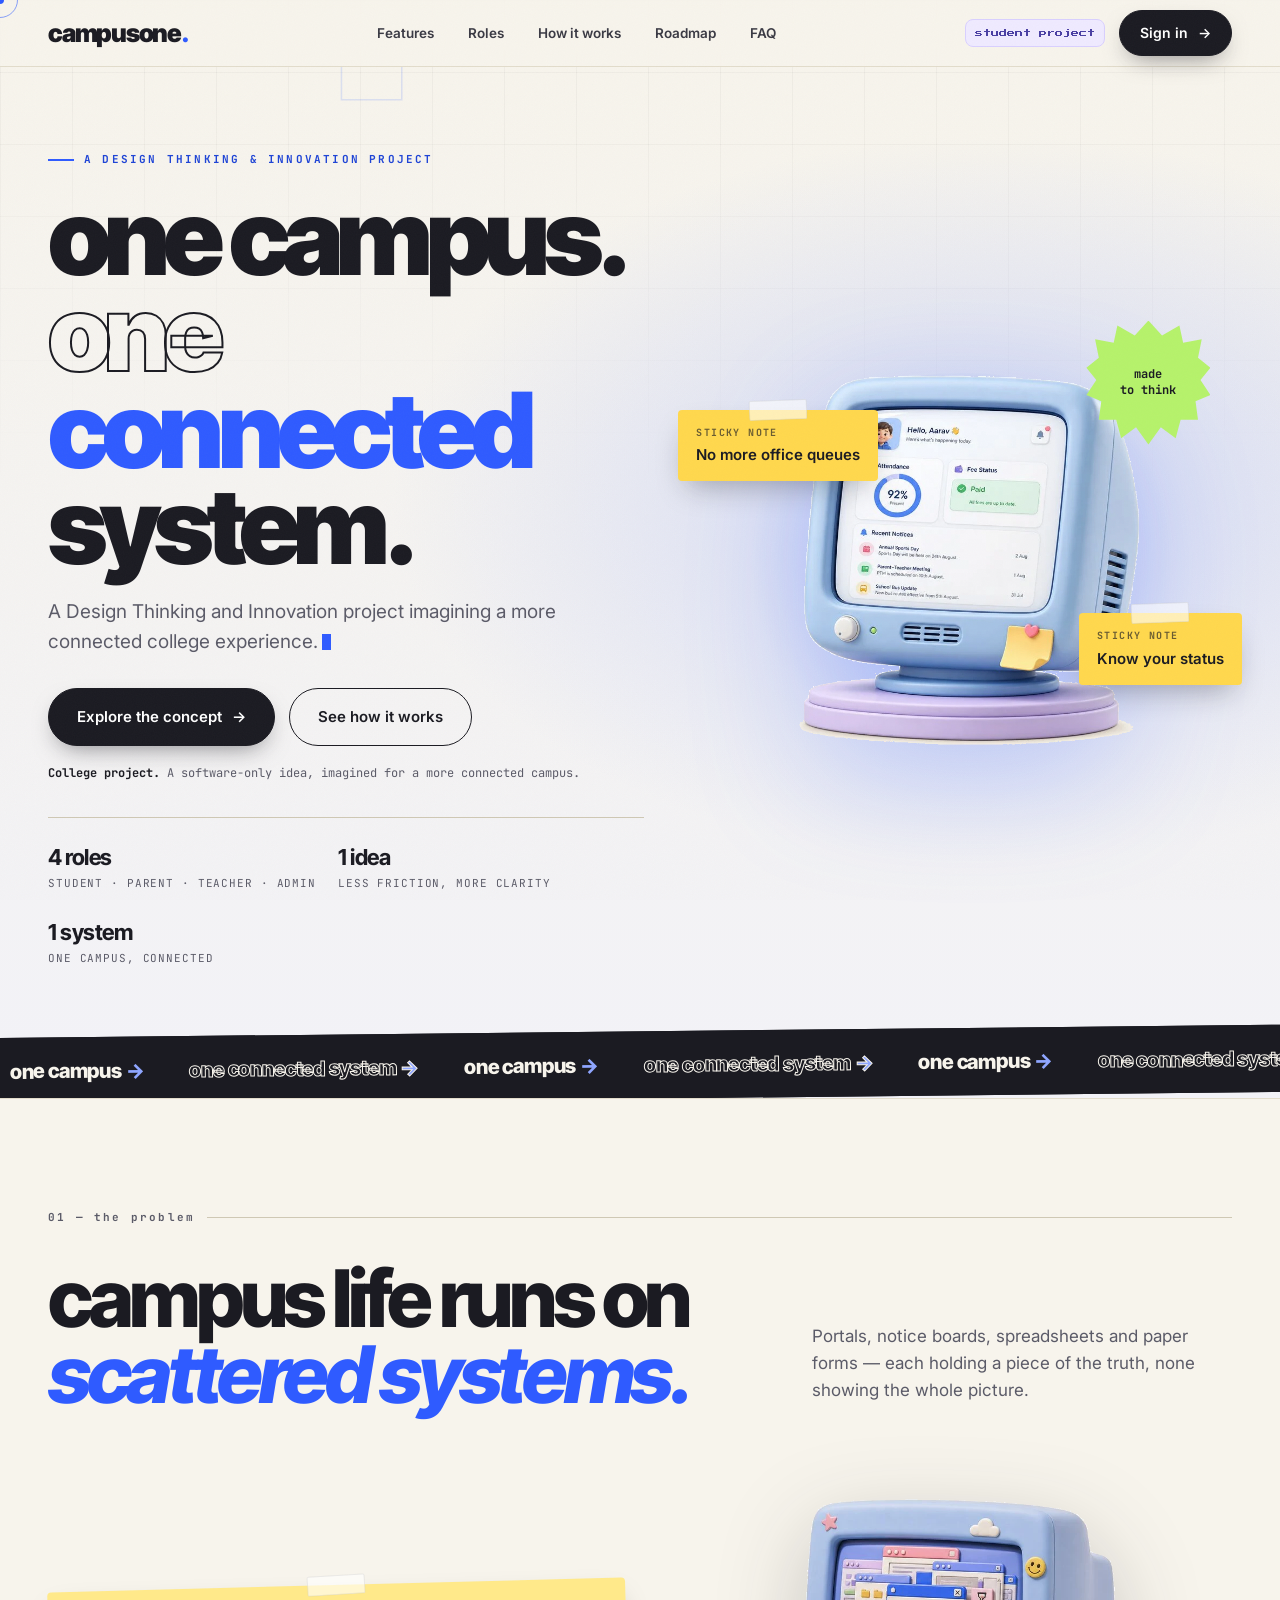
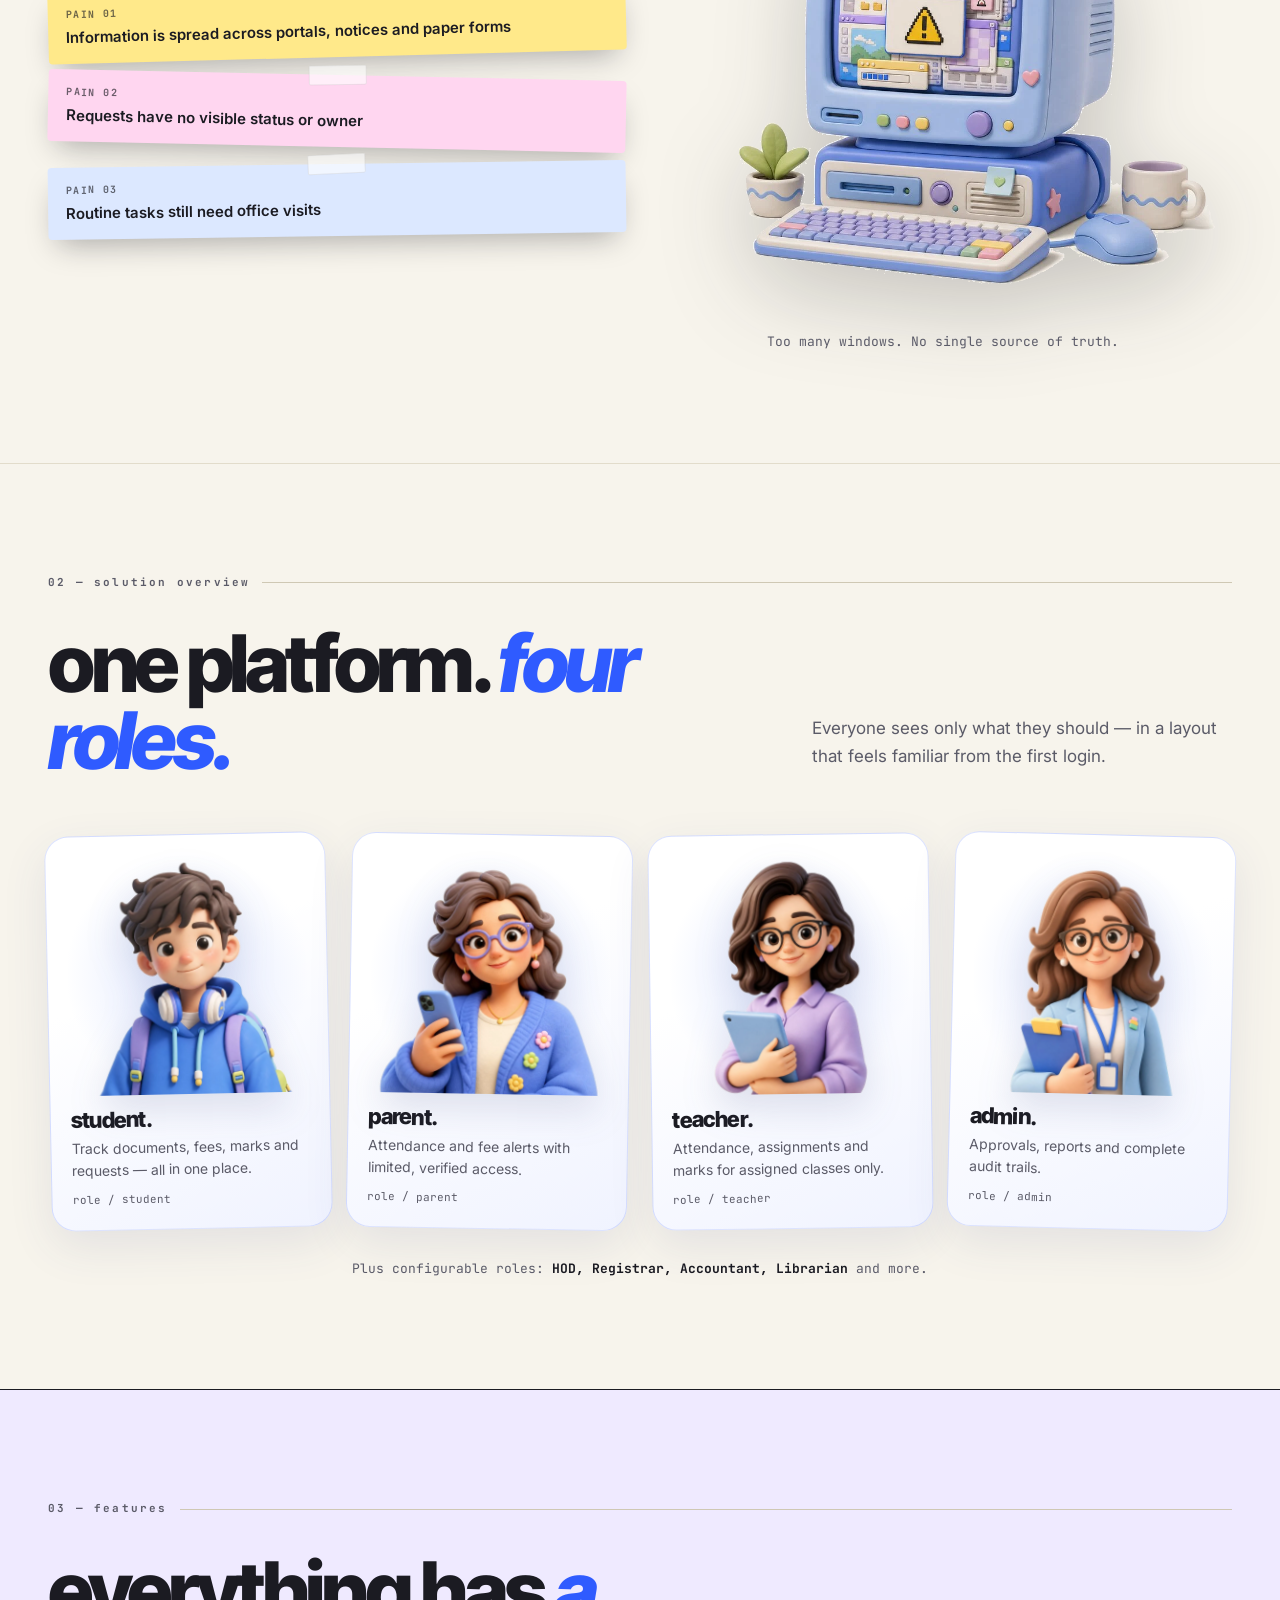
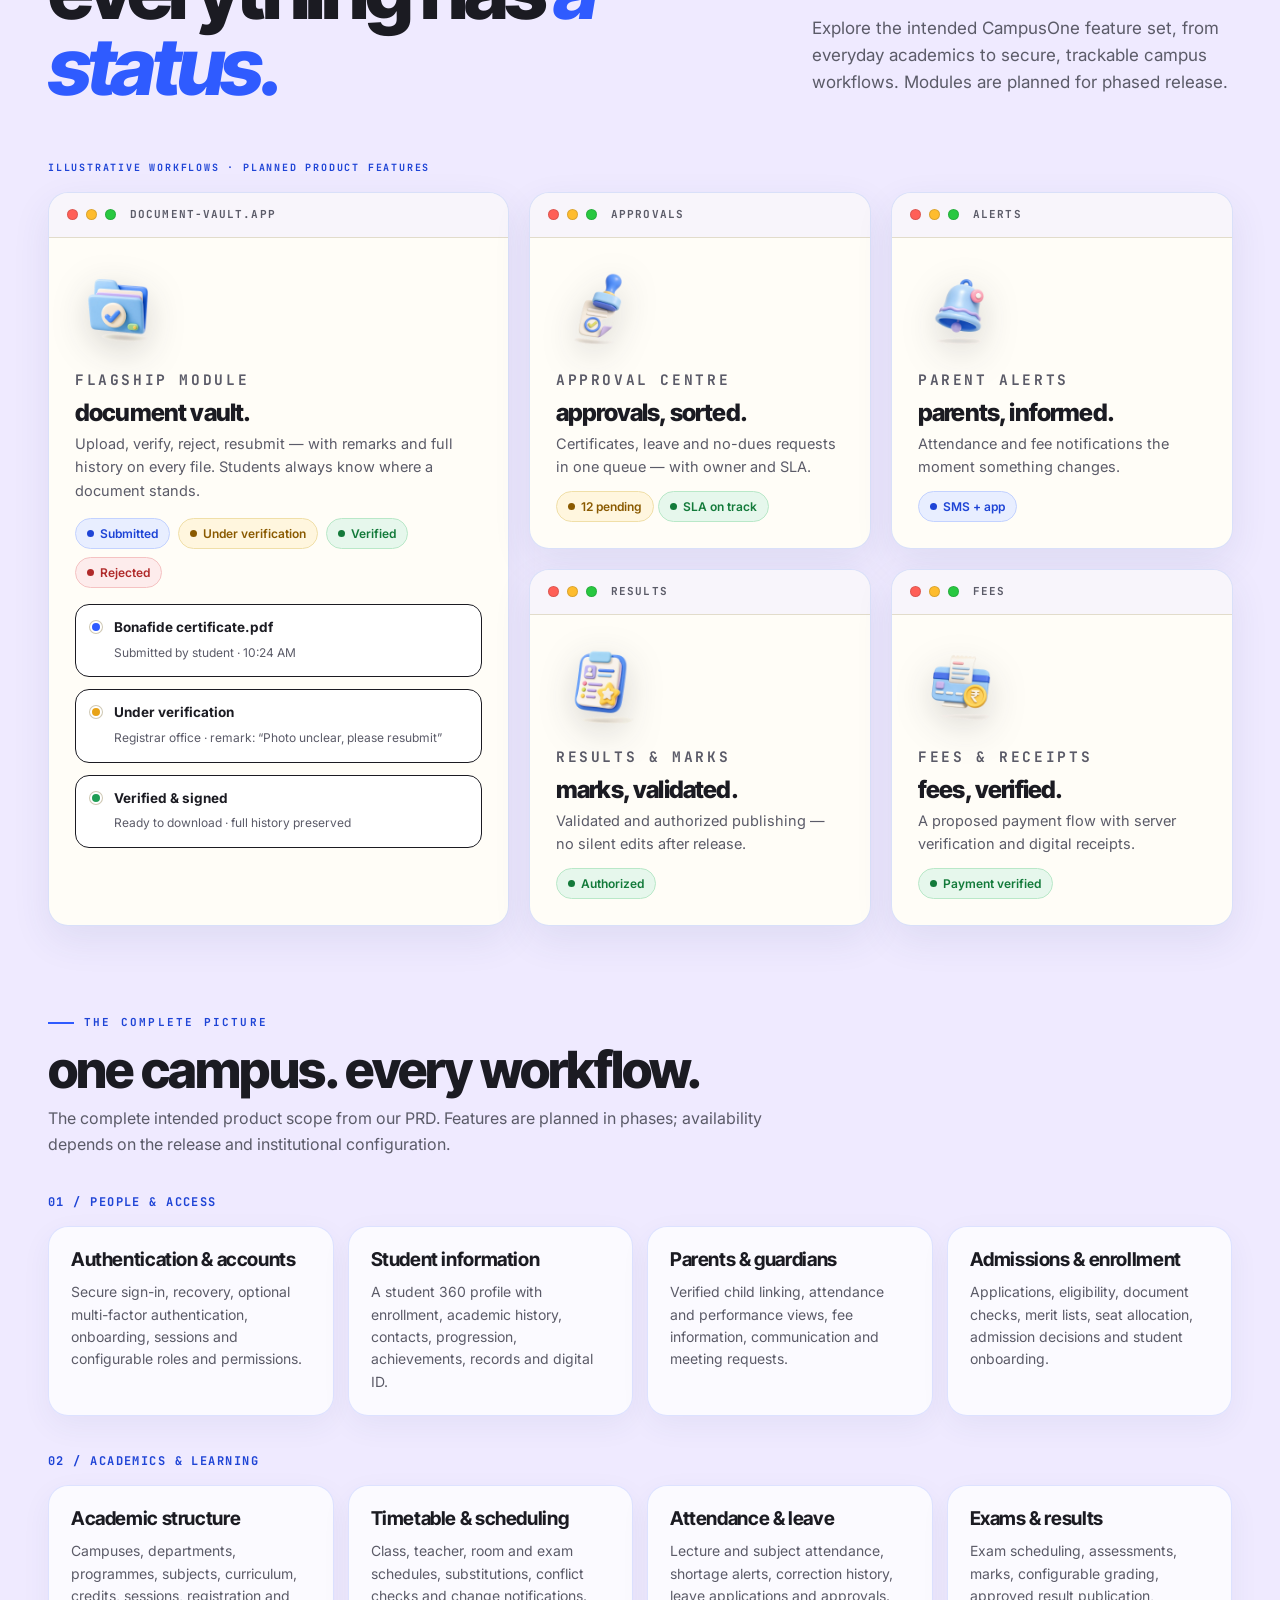
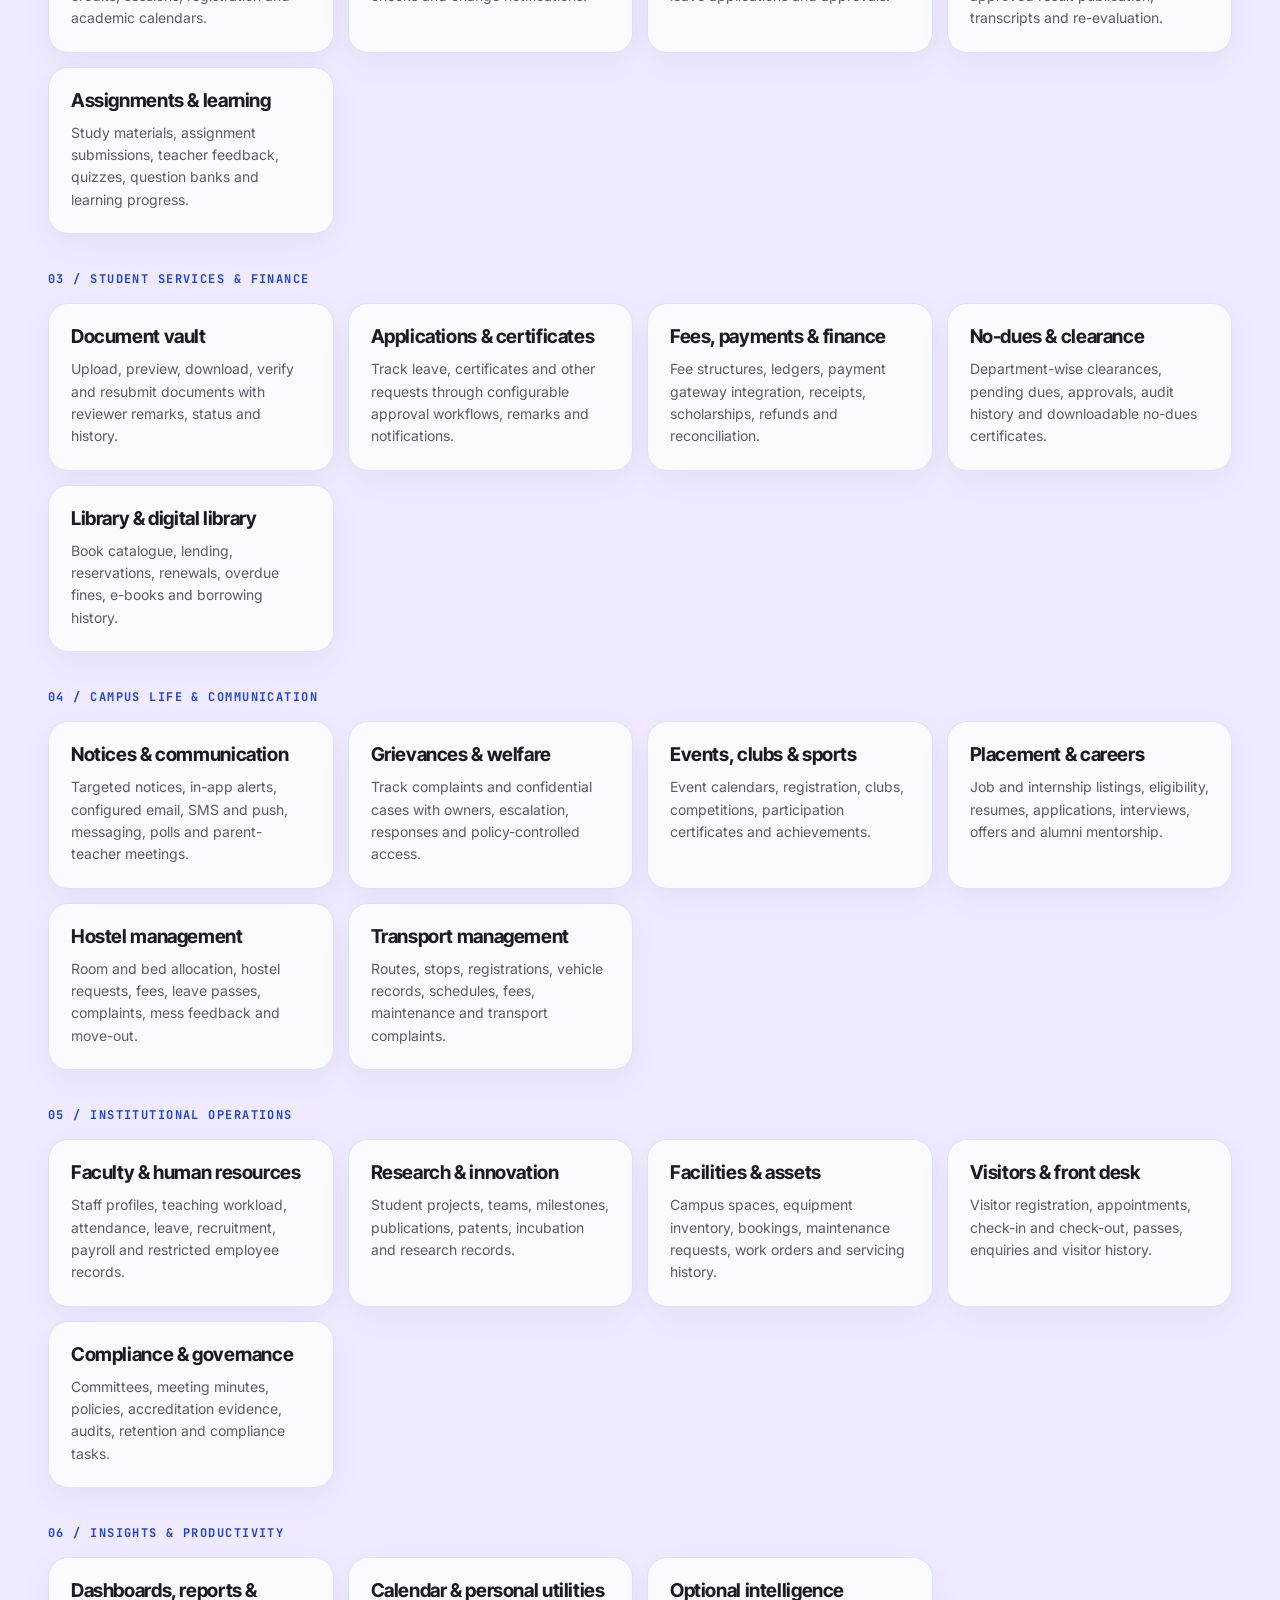
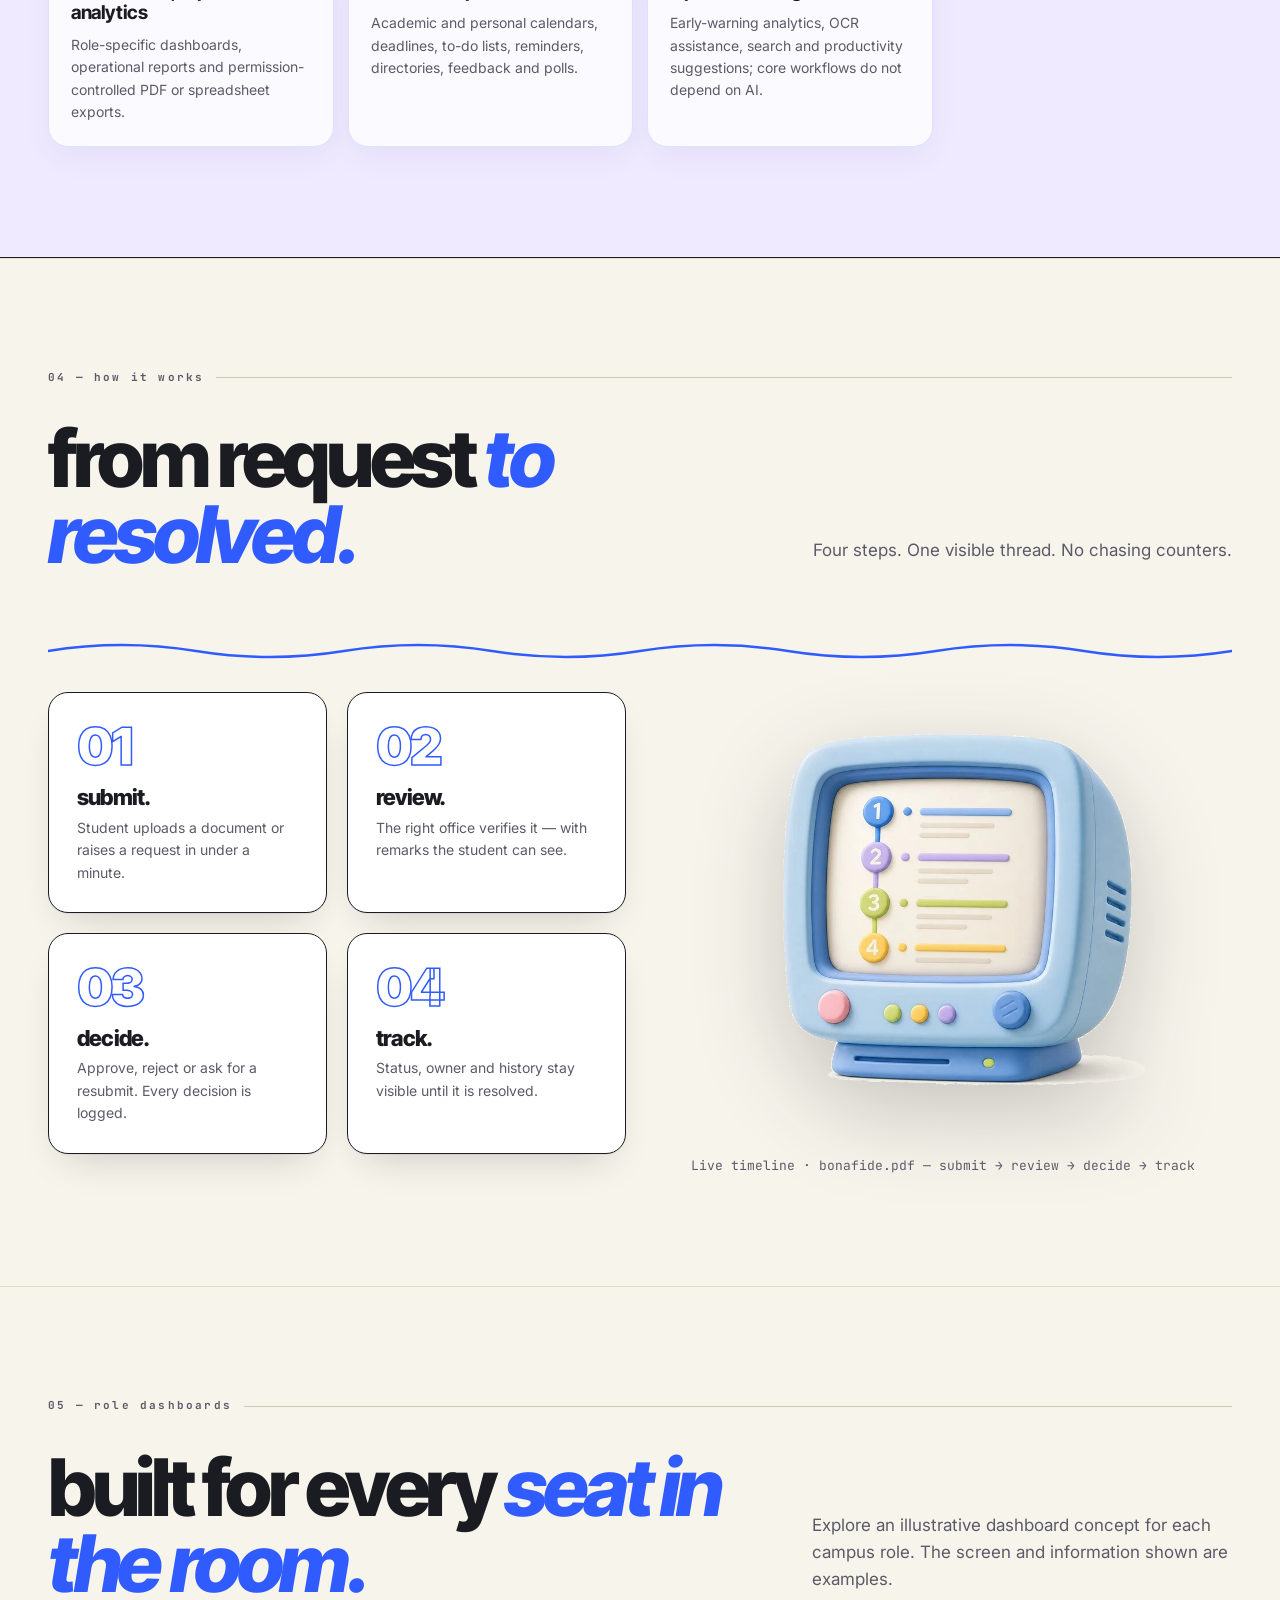
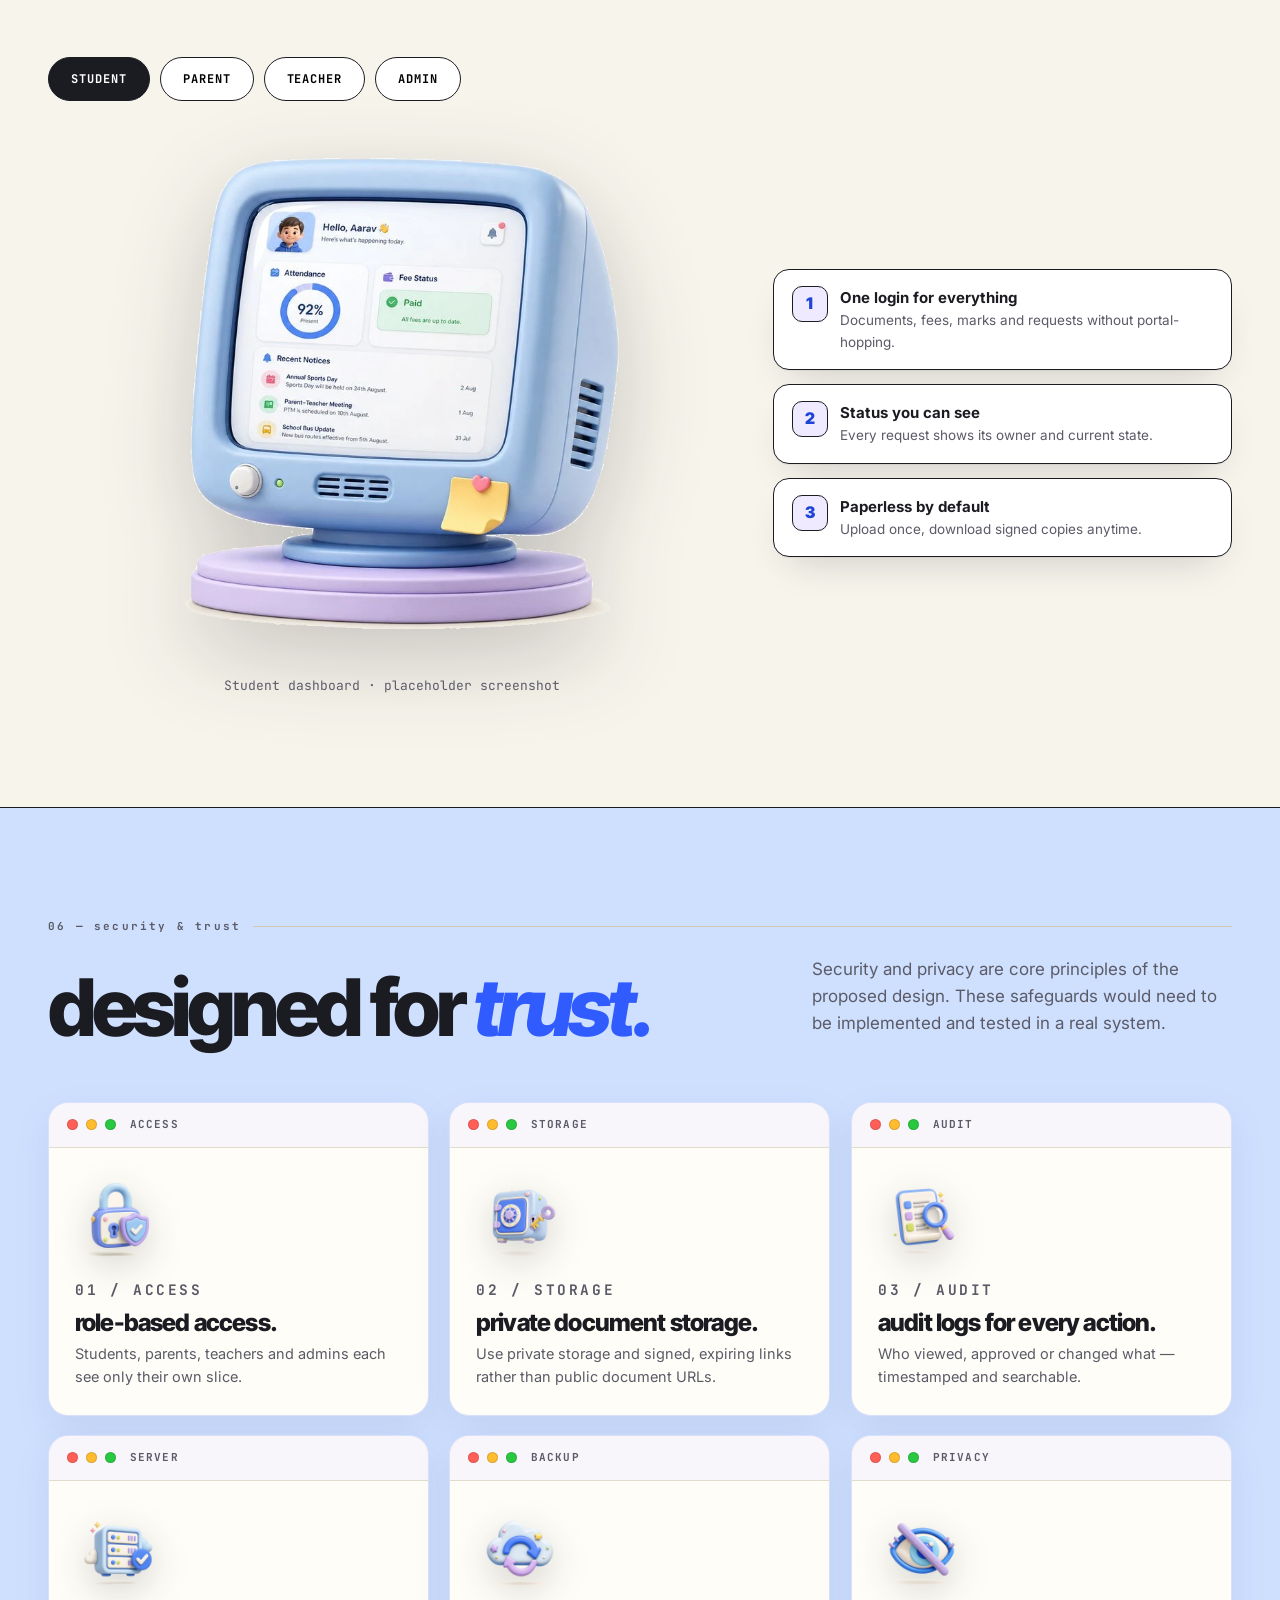
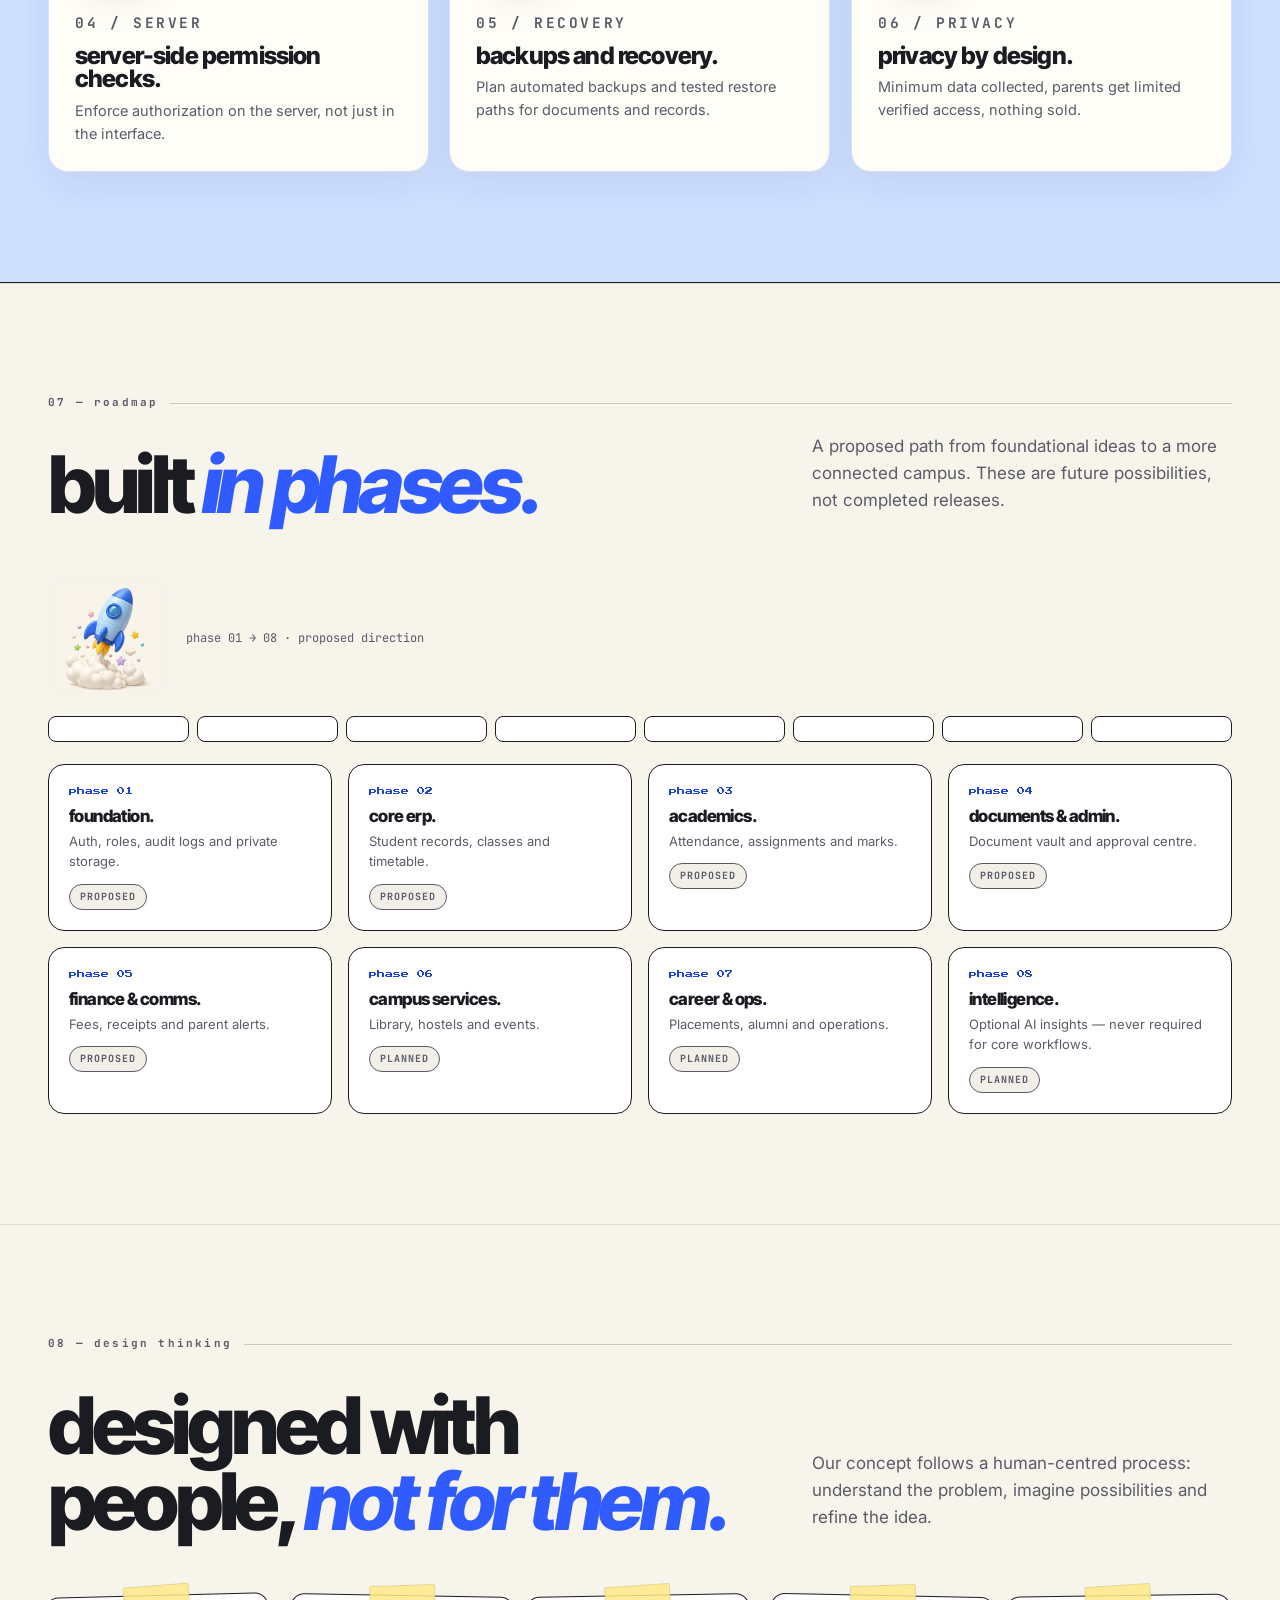
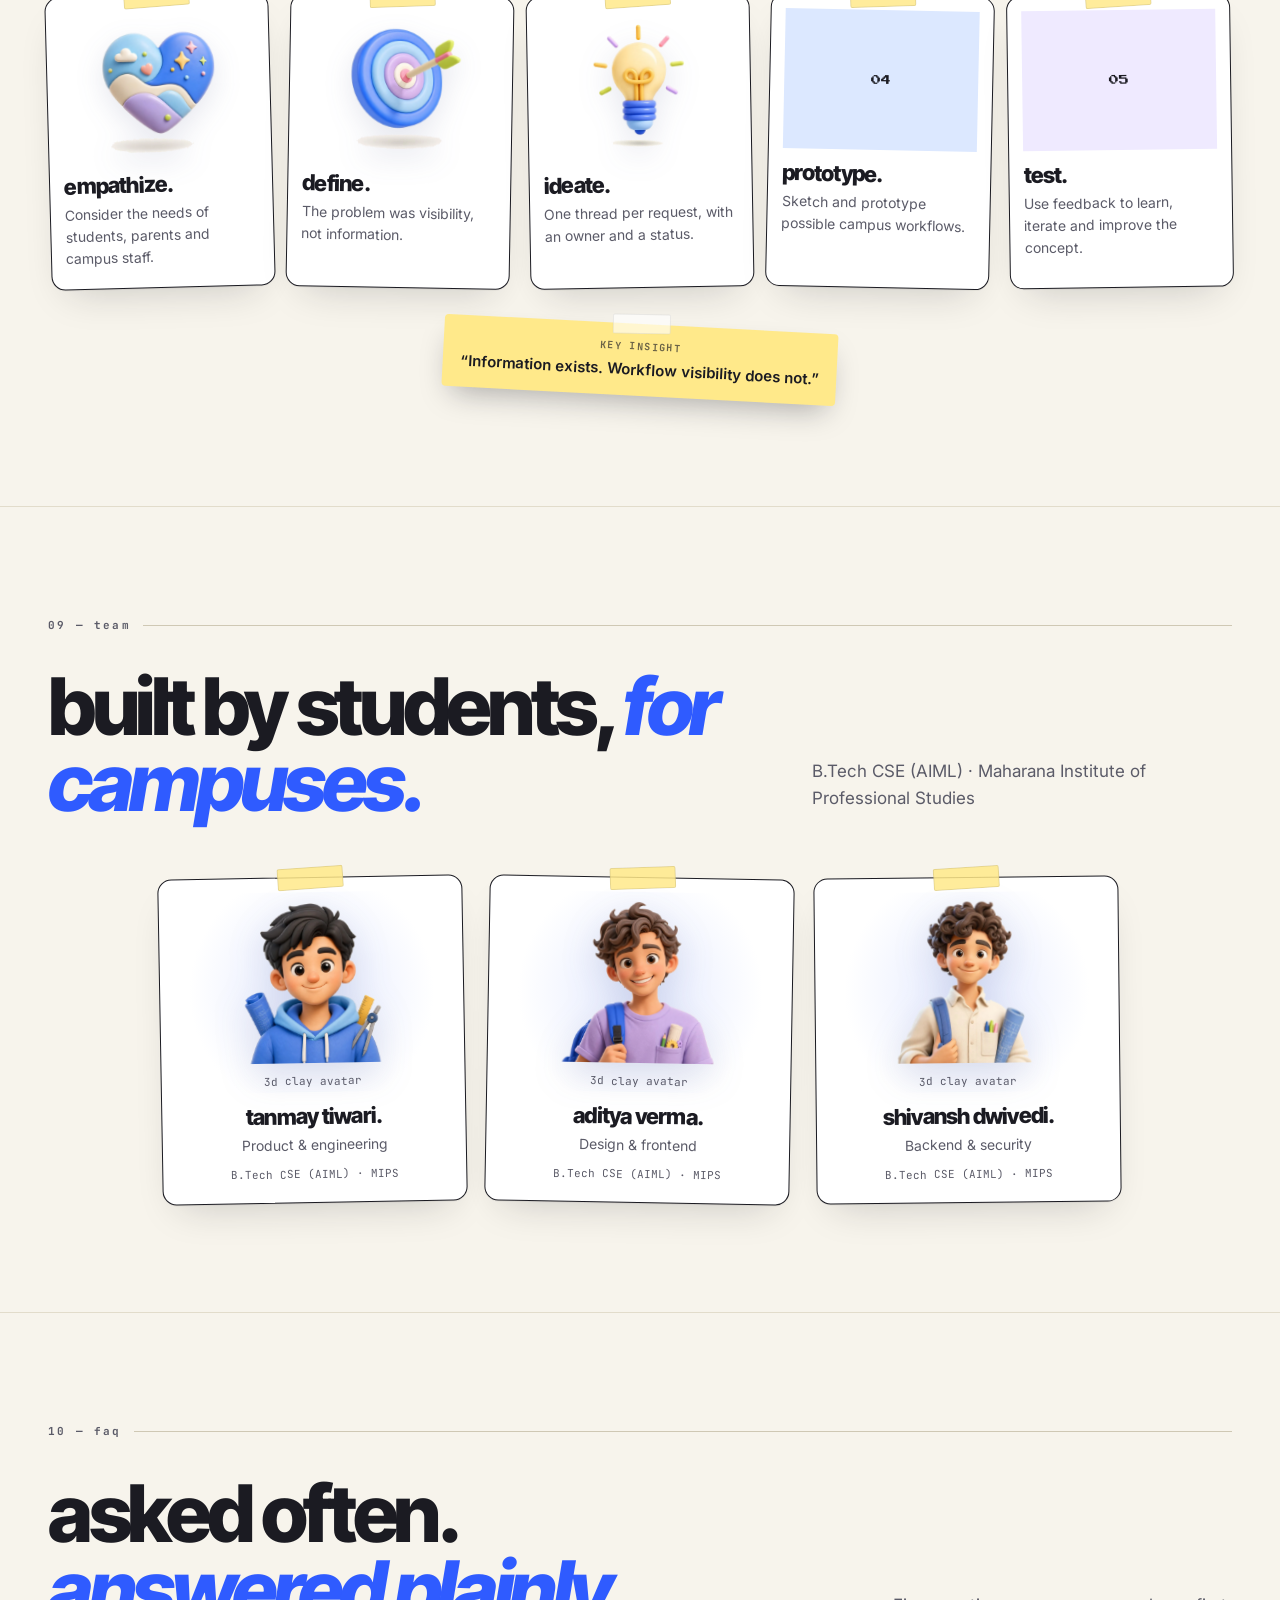
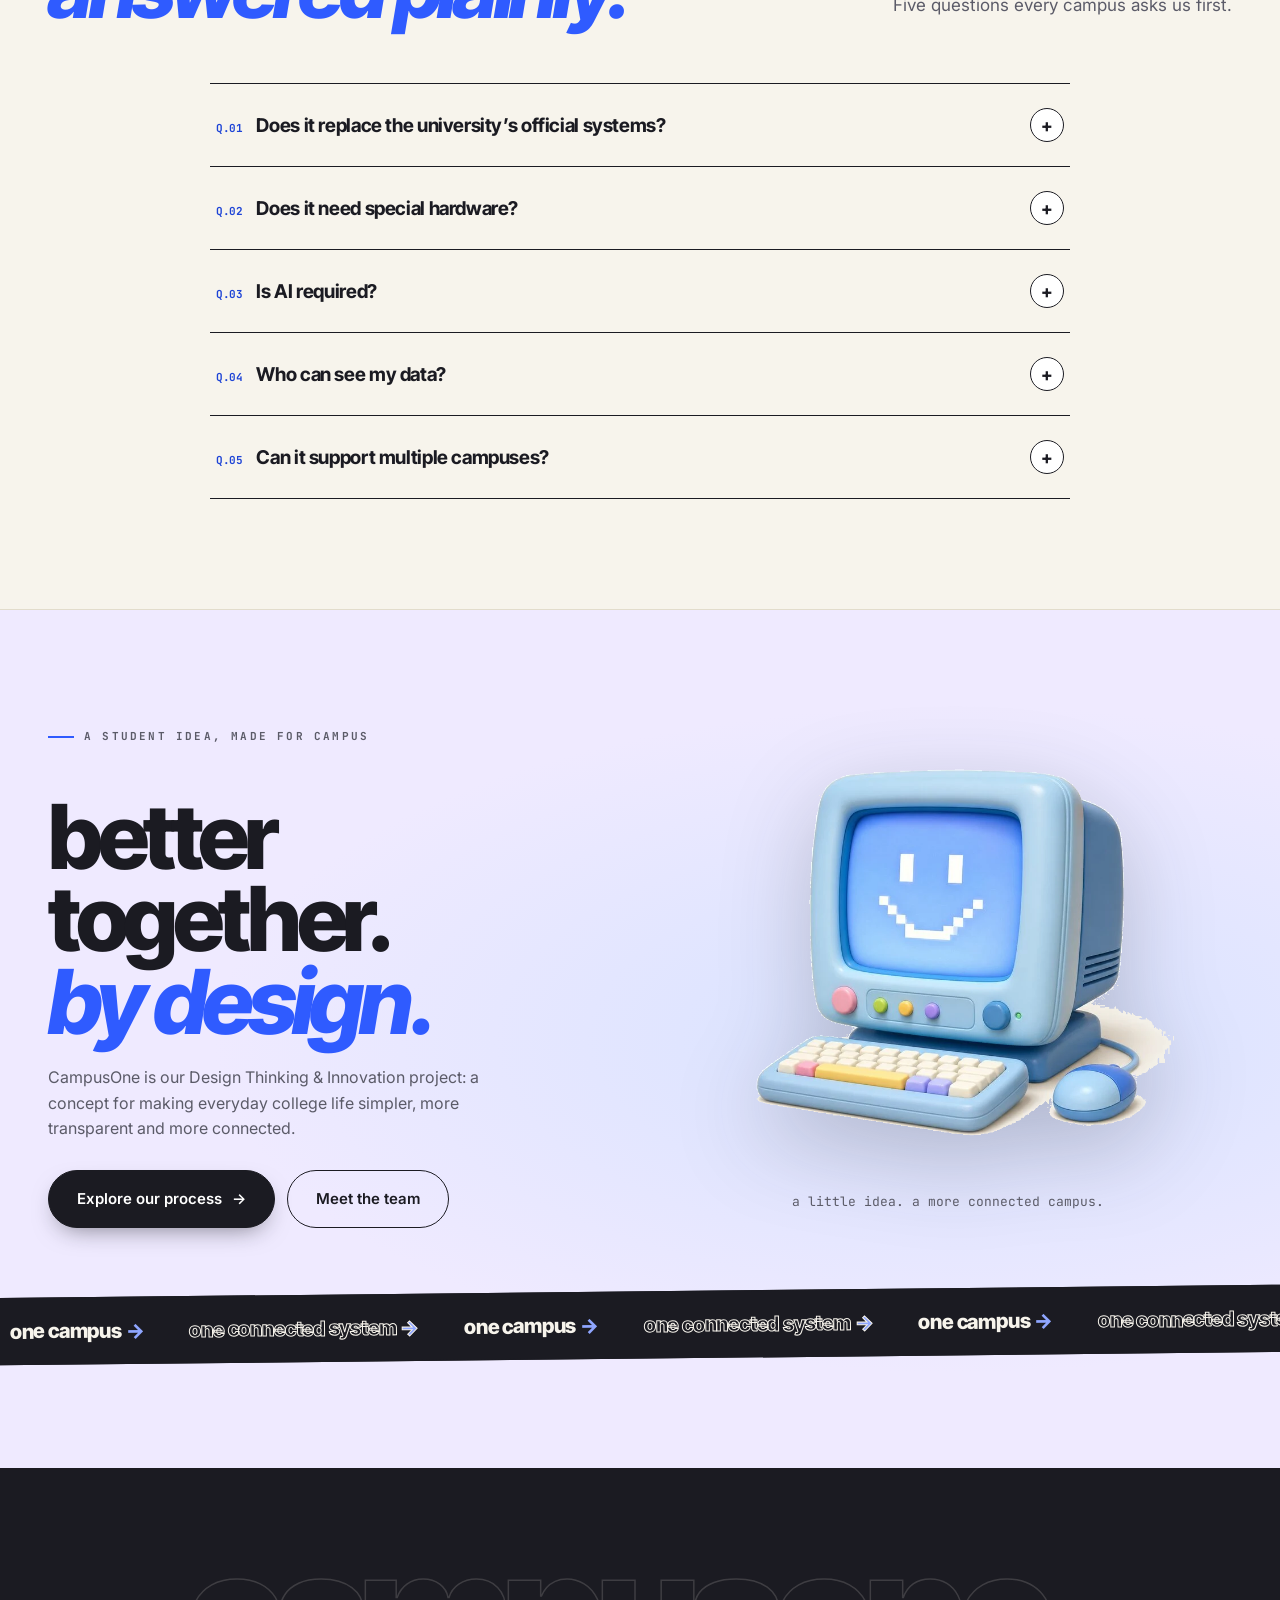
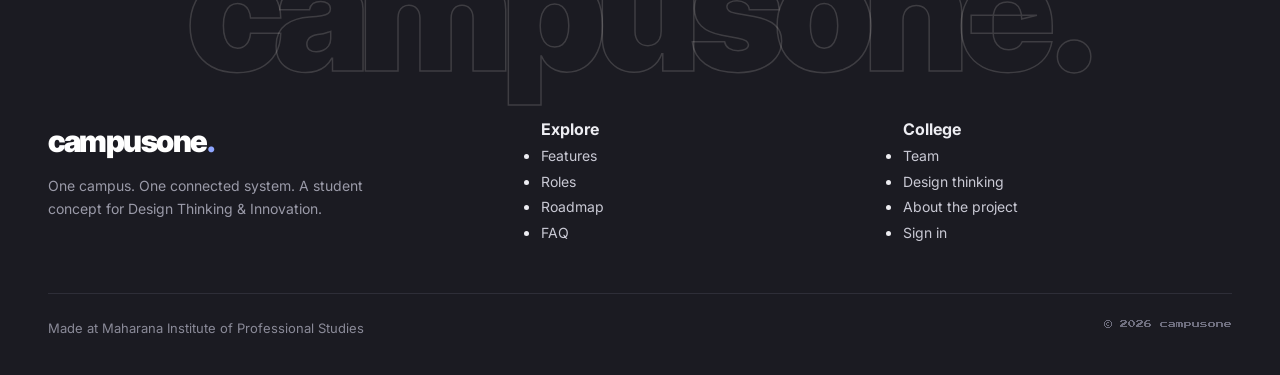
==== commit 4f51fd35: "Add role-based sign-in concept page Co-authored-by: arena-agent <297053741+arena-agent@users.noreply" ====
--- a/index.html
+++ b/index.html
@@ -365,13 +365,13 @@
     </nav>
     <div class="nav-right">
       <span class="tag-v">student project</span>
-      <a class="btn magnetic" href="#design">Our process <span class="arr" aria-hidden="true">→</span></a>
+      <a class="btn magnetic" href="auth.html">Sign in <span class="arr" aria-hidden="true">→</span></a>
       <button class="burger" id="burger" aria-label="Open menu" aria-expanded="false" aria-controls="mobileMenu"><i></i><i></i><i></i></button>
     </div>
   </div>
   <nav class="mobile-menu" id="mobileMenu" aria-label="Mobile">
     <a href="#features">Features</a><a href="#roles">Roles</a><a href="#how">How it works</a><a href="#roadmap">Roadmap</a><a href="#faq">FAQ</a>
-    <a class="btn" href="#design">Our process →</a>
+    <a class="btn" href="auth.html">Sign in →</a>
   </nav>
 </header>
 
@@ -743,7 +743,7 @@
       </div>
       <div>
         <h4>College</h4>
-        <ul><li><a href="#team">Team</a></li><li><a href="#design">Design thinking</a></li><li><a href="#project">About the project</a></li></ul>
+        <ul><li><a href="#team">Team</a></li><li><a href="#design">Design thinking</a></li><li><a href="#project">About the project</a></li><li><a href="auth.html">Sign in</a></li></ul>
       </div>
     </div>
     <div class="foot-bottom">
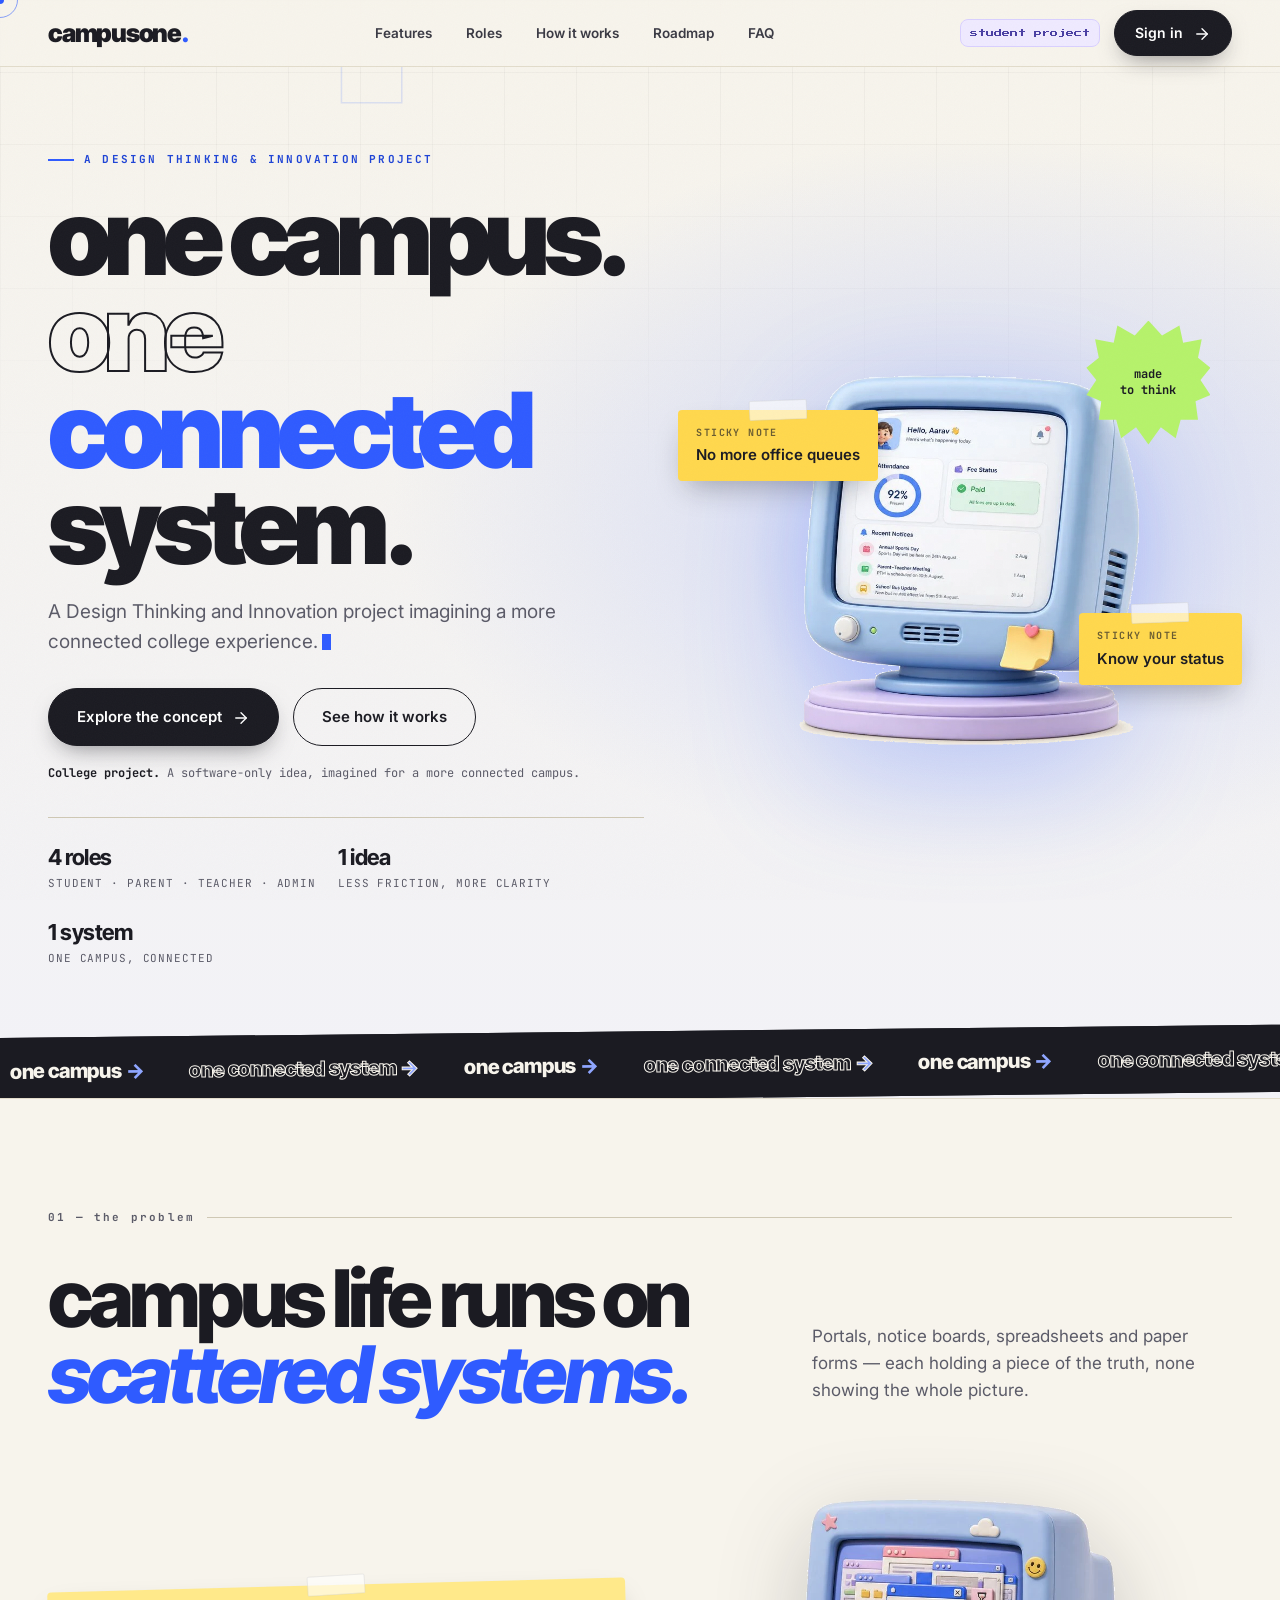
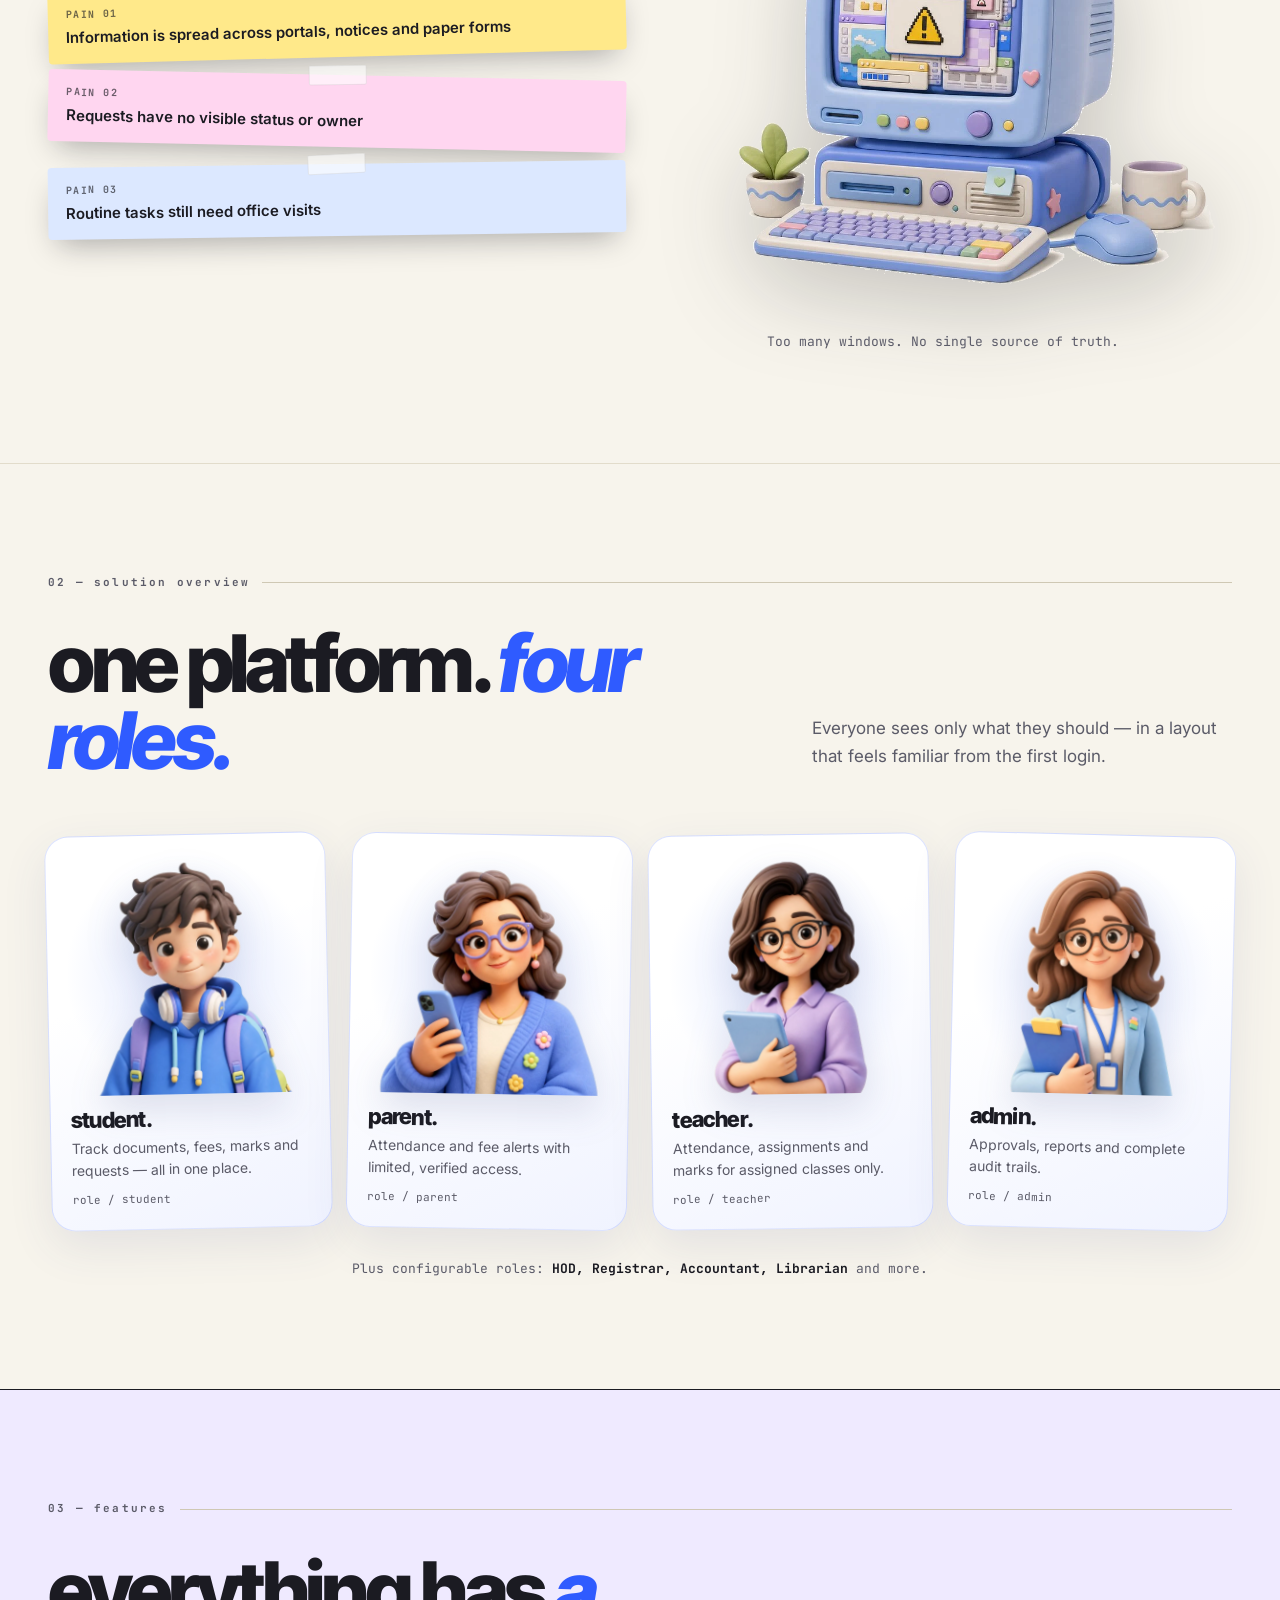
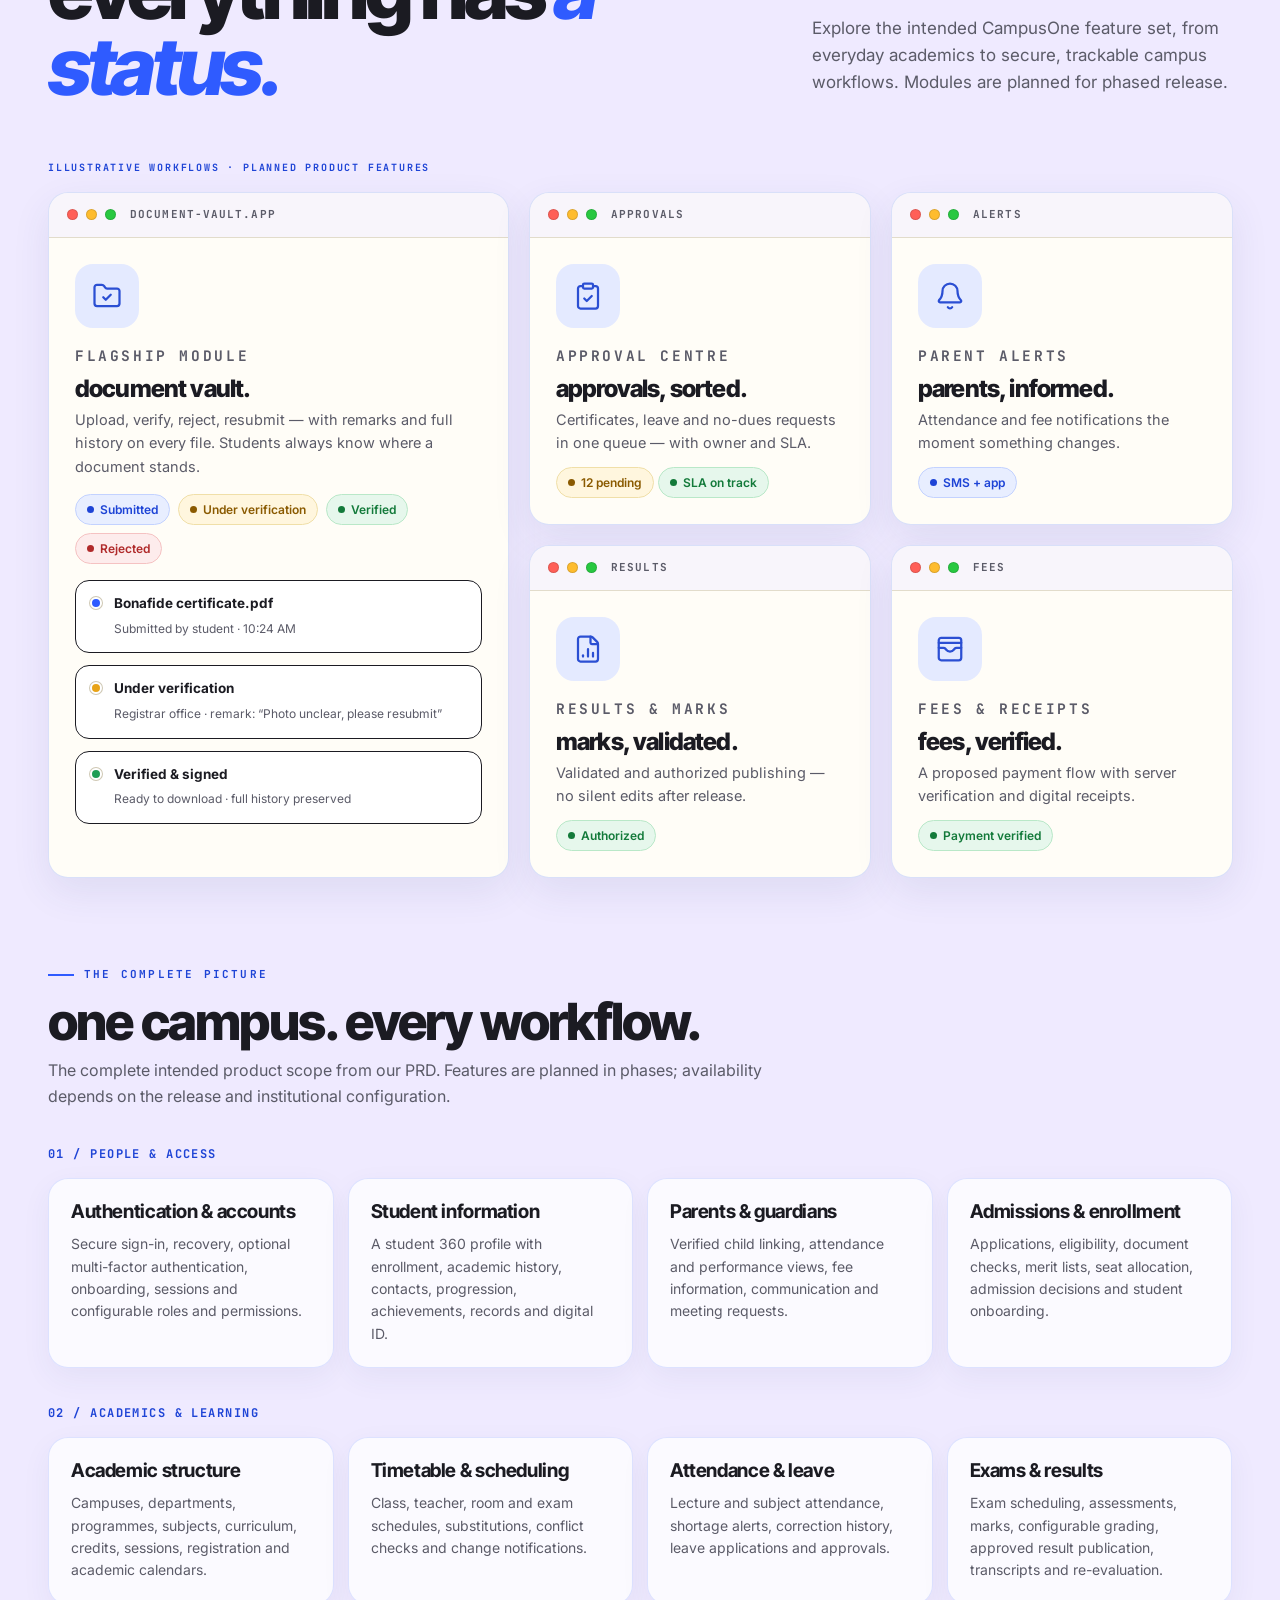
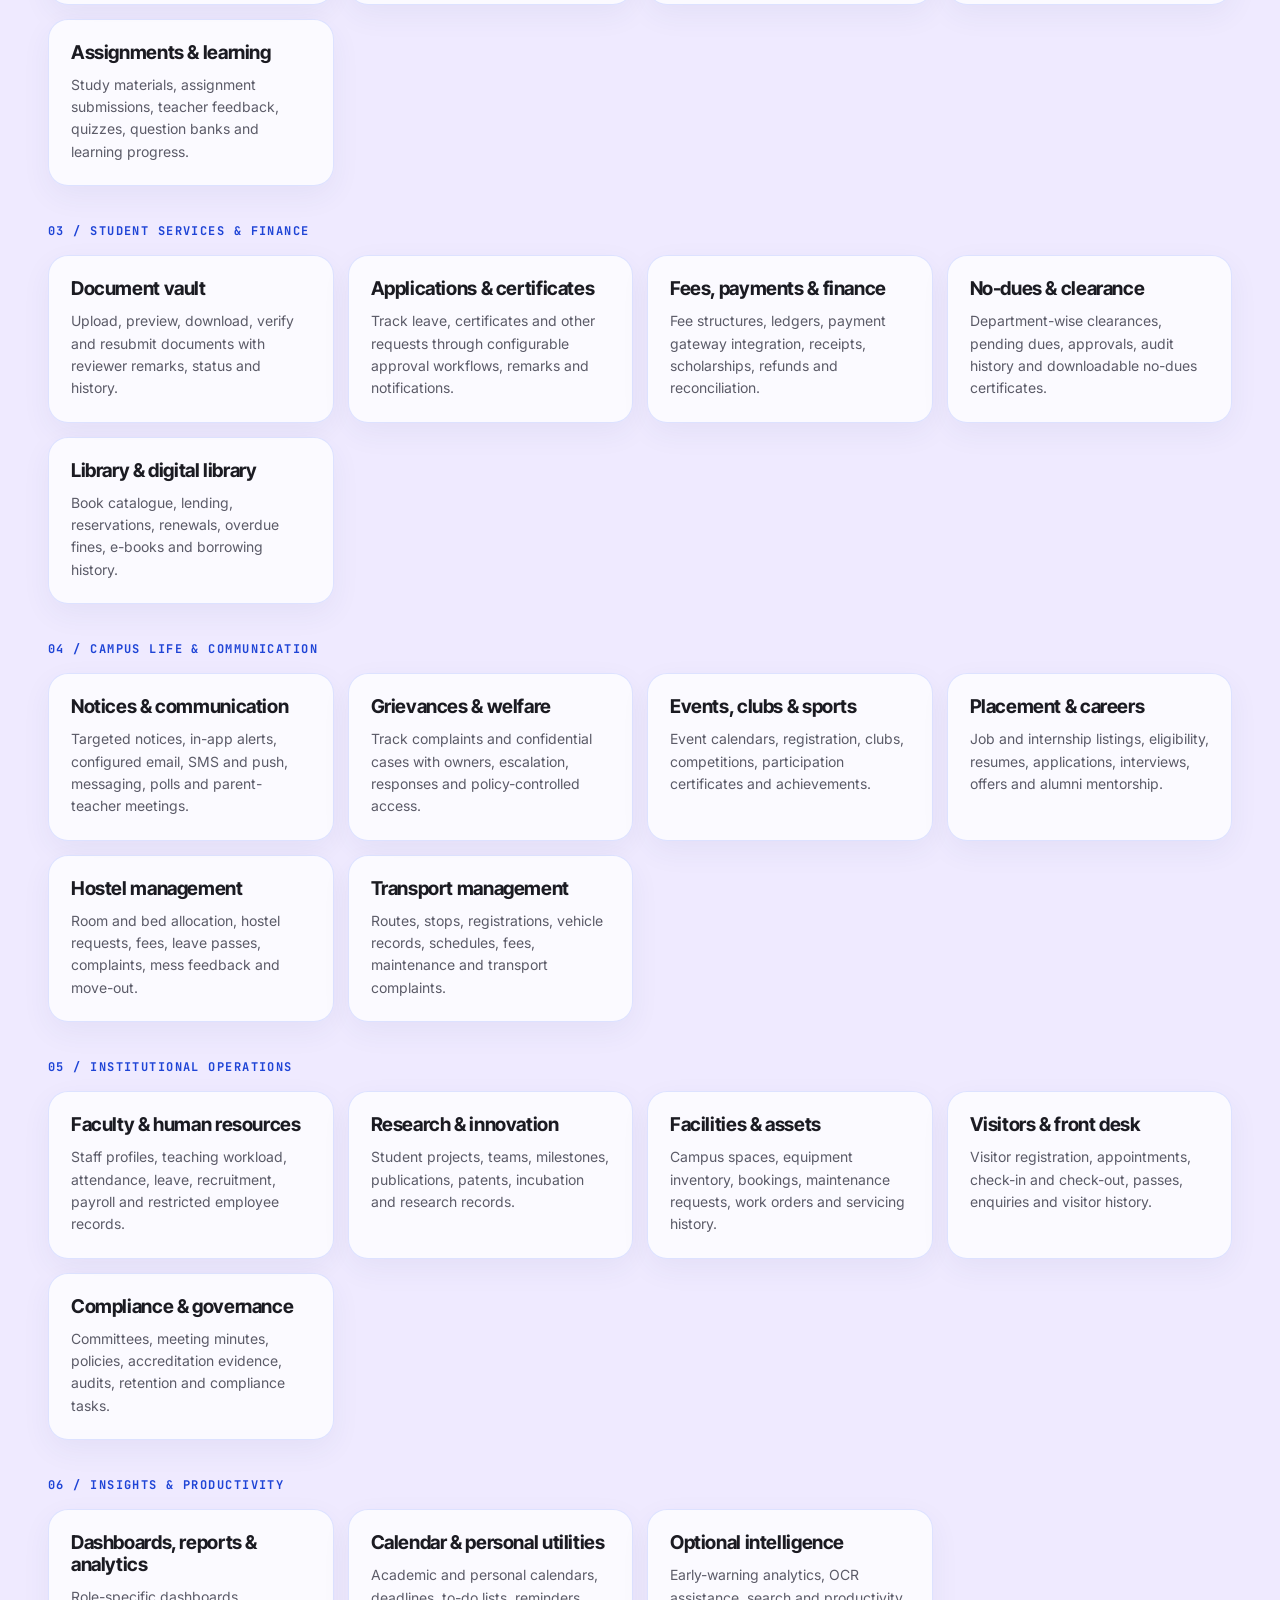
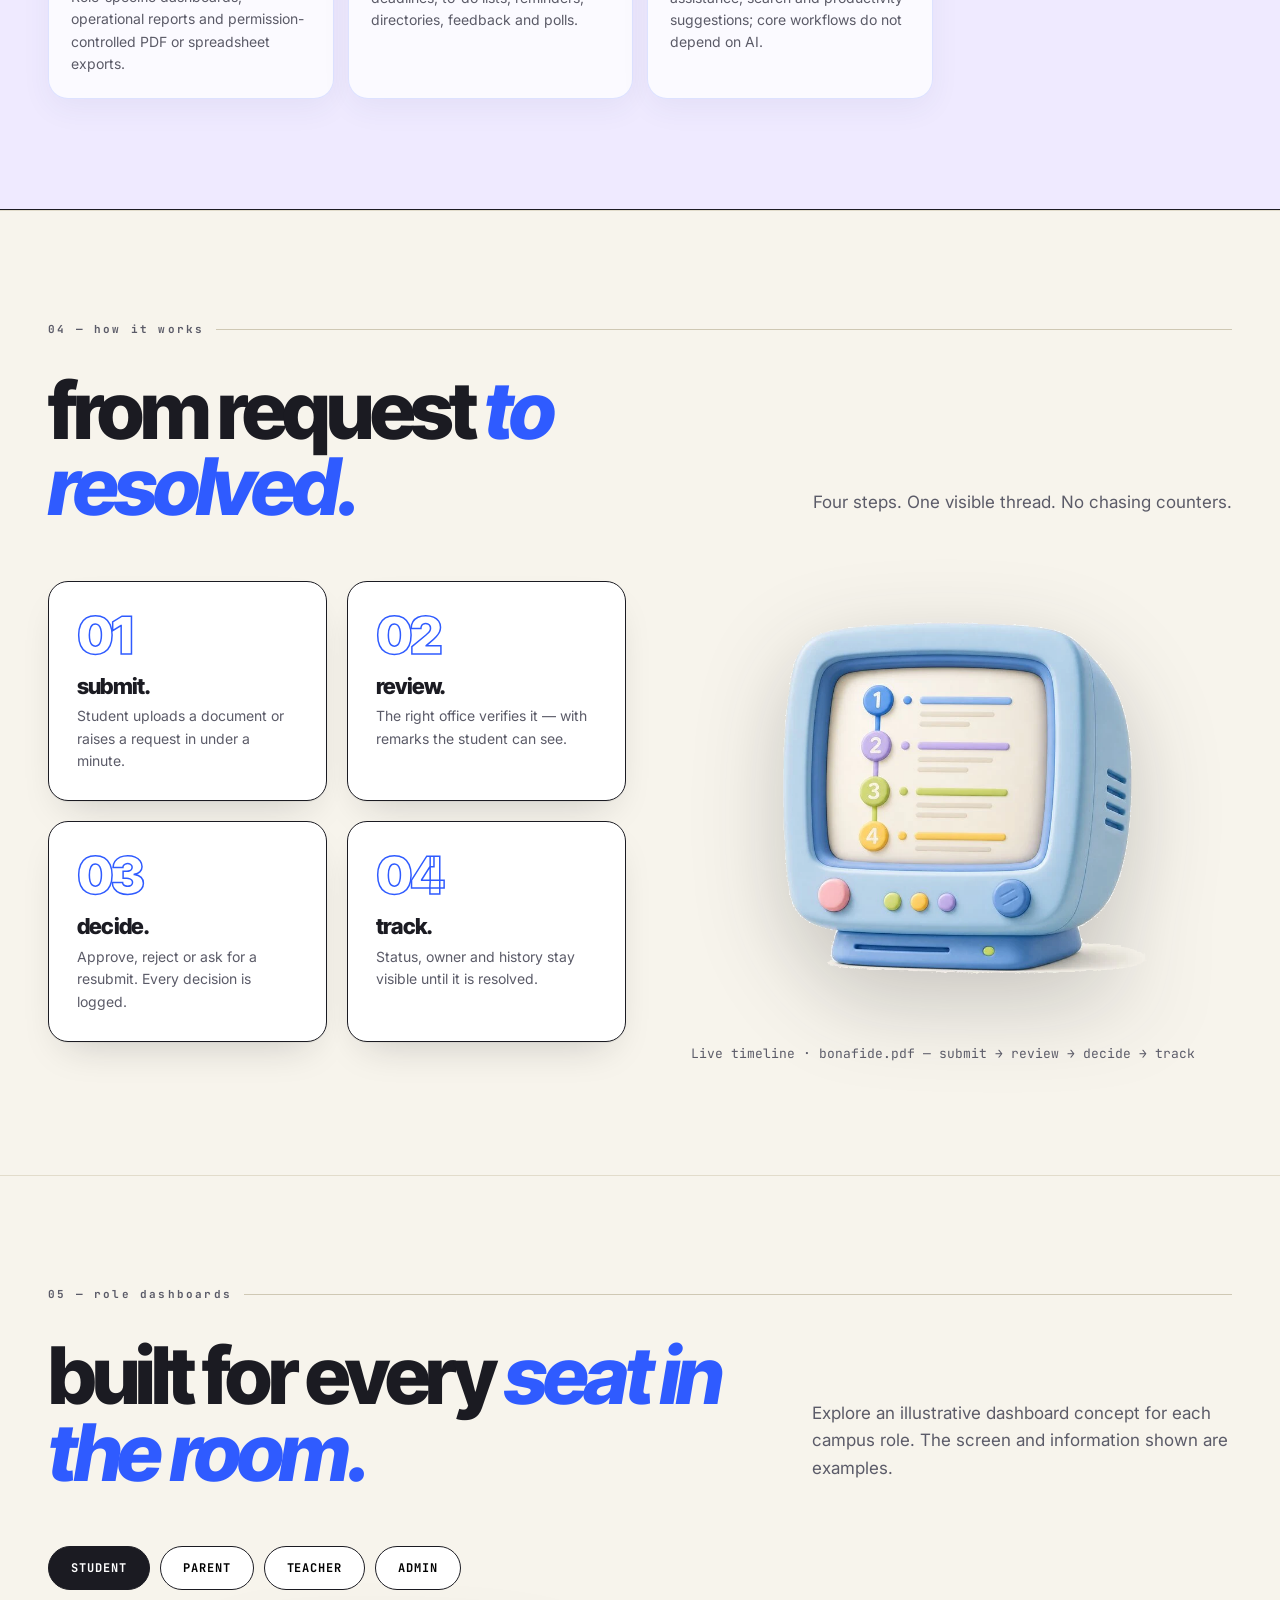
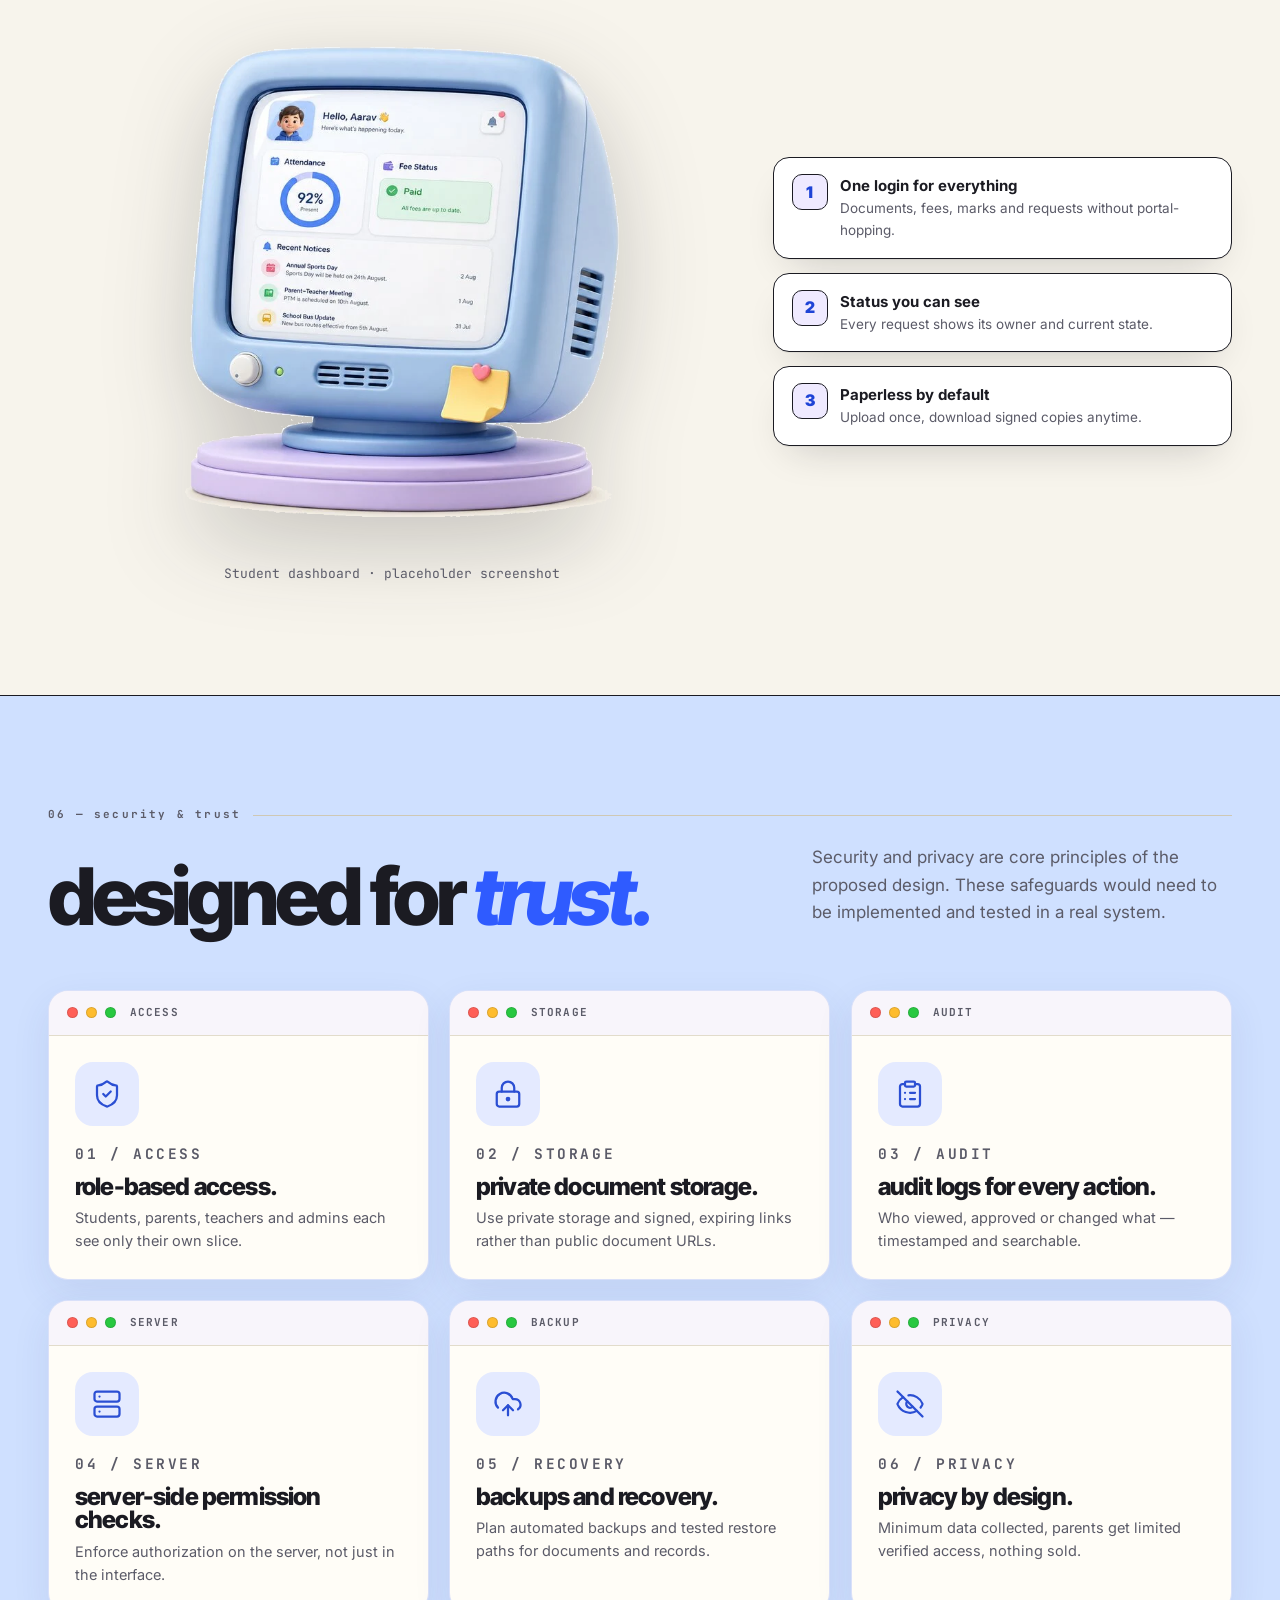
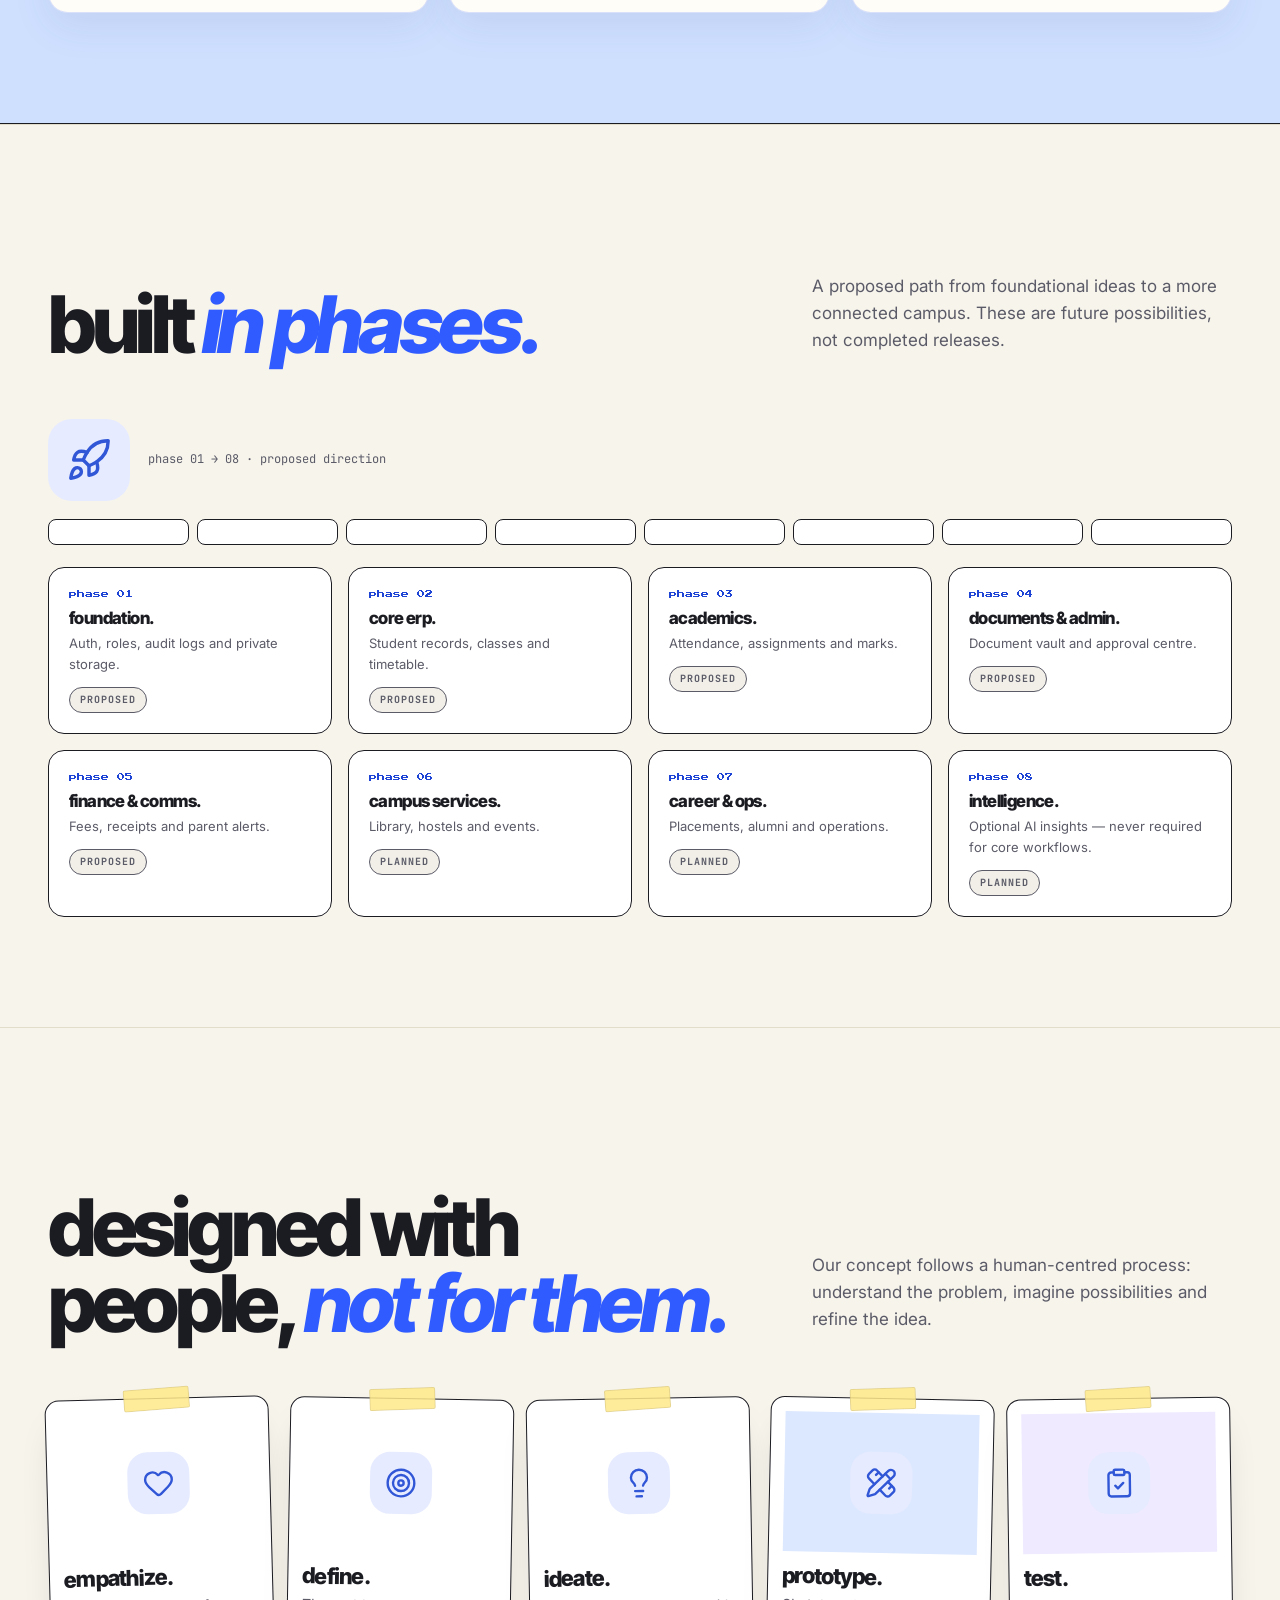
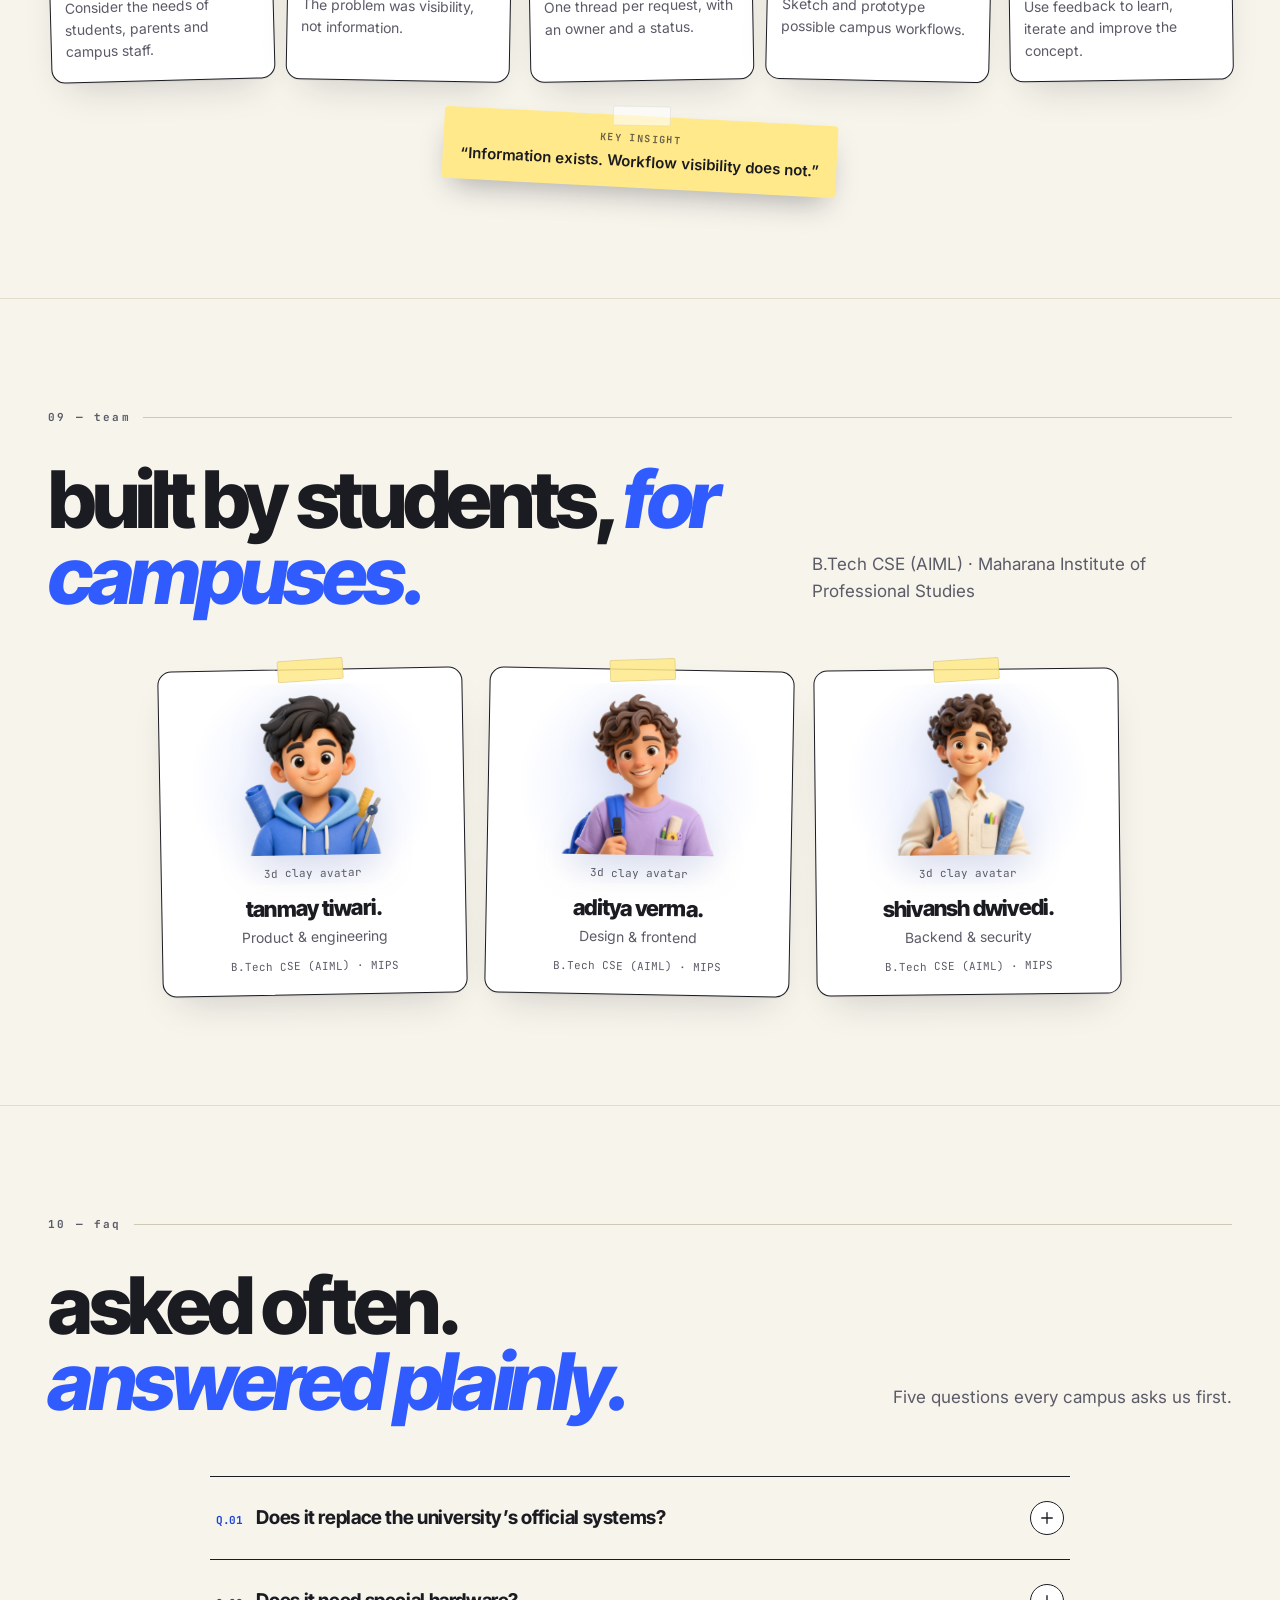
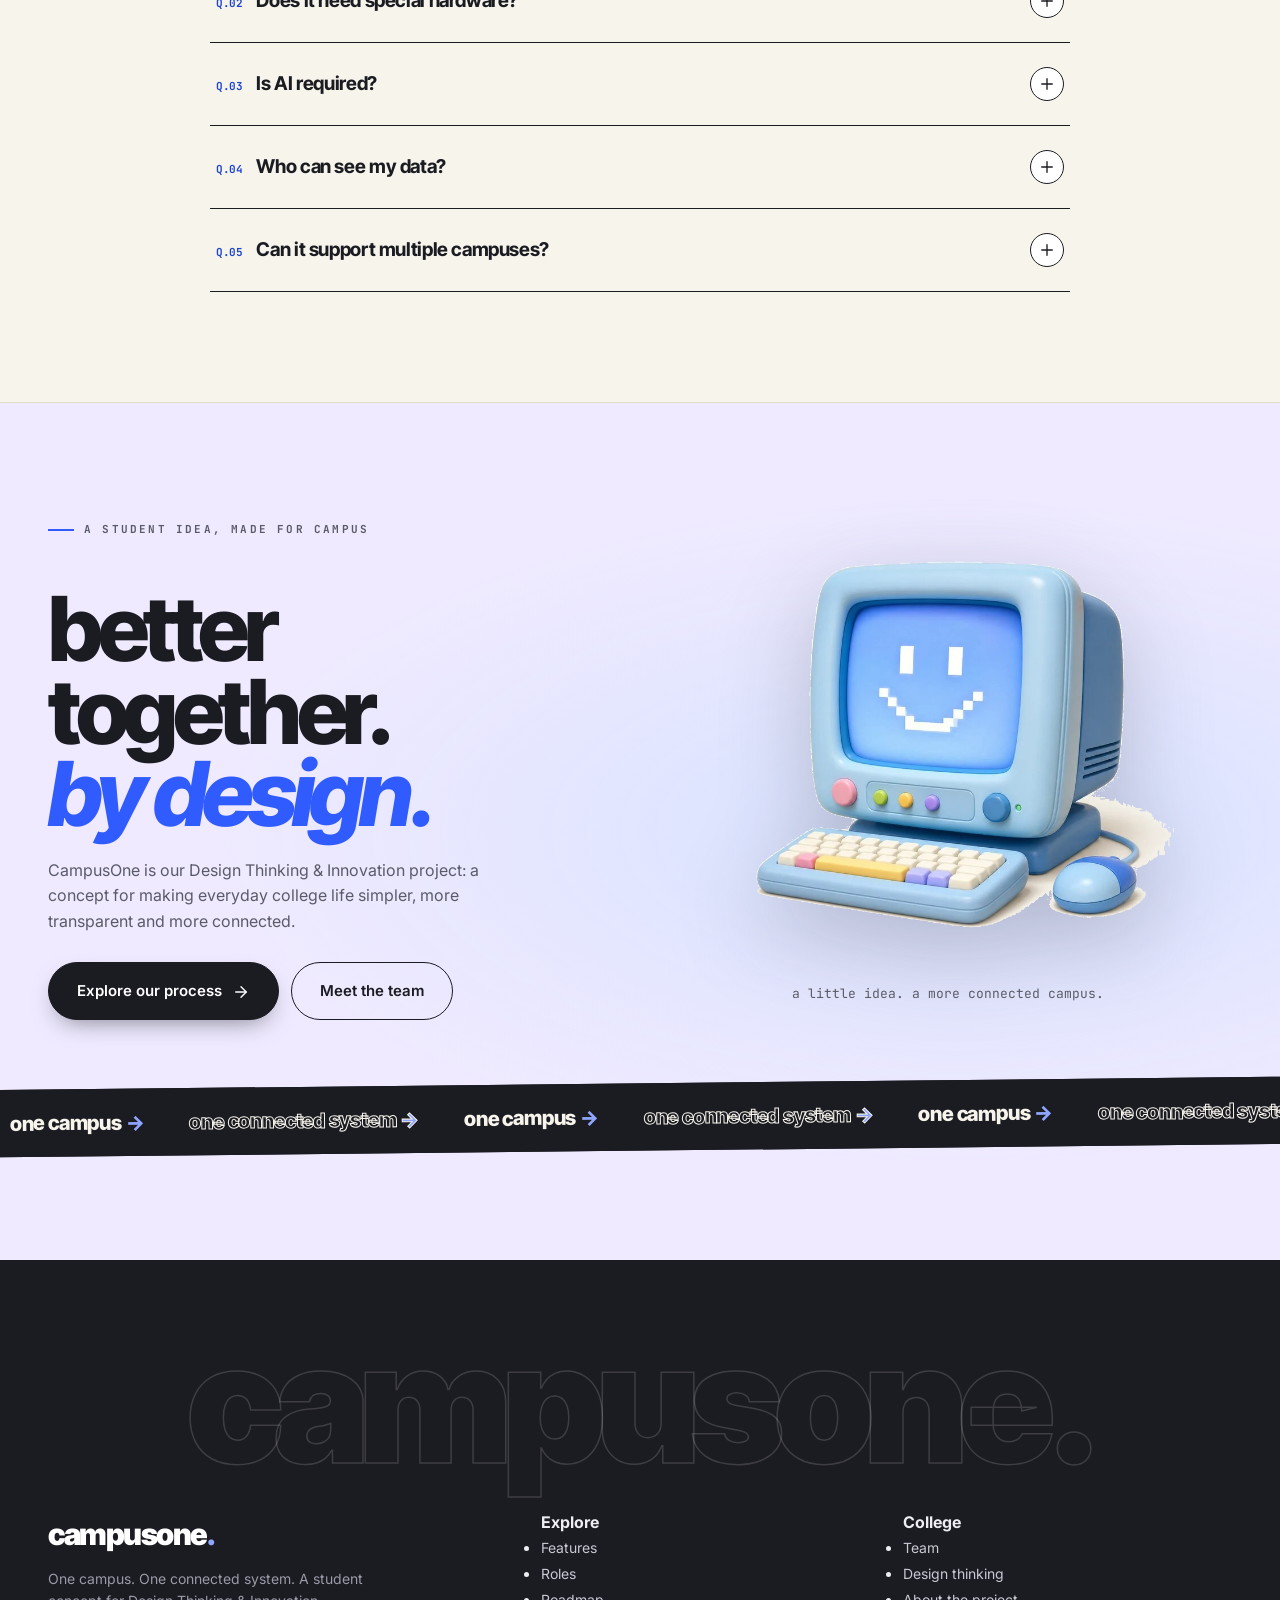
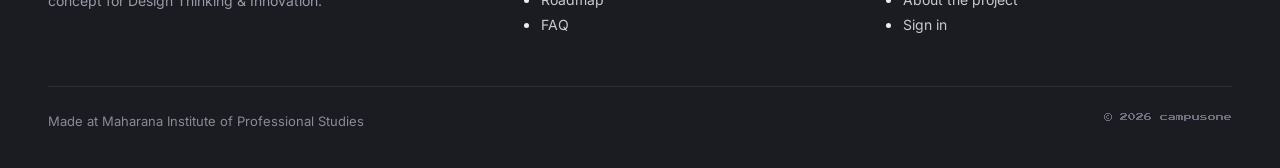
==== commit 86e72dd3: "Use consistent Lucide icons throughout the interface Co-authored-by: arena-agent <297053741+arena-ag" ====
--- a/index.html
+++ b/index.html
@@ -343,6 +343,11 @@
 .marquee-track,.hero-monitor,.starburst{animation:none}
 .cursor-dot,.cursor-ring{display:none!important}
 }
+
+/* Lucide icons: consistent, locally embedded and decorative */
+.ui-icon{width:20px;height:20px;flex:none;vertical-align:middle;display:inline-block}
+.feat-icon,.sec-icon{width:64px;height:64px;padding:17px;display:block;background:#e4eaff;color:#2b4fd3;border-radius:18px;filter:none;transition:transform .3s var(--ease),background .3s}
+.feat-icon:hover,.sec-icon:hover{transform:translateY(-3px);background:#d9e4ff}.design-icon{width:62px;height:62px;padding:15px;border-radius:20px;background:#e6ebff;color:#3157d7}.roadmap-icon{width:82px;height:82px;padding:18px;border-radius:24px;background:#e6ebff;color:#3157d7}.btn .ui-icon,.mobile-menu .ui-icon{width:18px;height:18px}.faq-btn .plus .ui-icon{width:18px;height:18px}
 </style>
 </head>
 <body>
@@ -365,13 +370,15 @@
     </nav>
     <div class="nav-right">
       <span class="tag-v">student project</span>
-      <a class="btn magnetic" href="auth.html">Sign in <span class="arr" aria-hidden="true">→</span></a>
+      <a class="btn magnetic" href="auth.html">Sign in <span class="arr" aria-hidden="true"><svg class="ui-icon" xmlns="http://www.w3.org/2000/svg" viewBox="0 0 24 24" fill="none" stroke="currentColor" stroke-width="1.8" stroke-linecap="round" stroke-linejoin="round" aria-hidden="true" focusable="false"><path d="M5 12h14" />
+  <path d="m12 5 7 7-7 7" /></svg></span></a>
       <button class="burger" id="burger" aria-label="Open menu" aria-expanded="false" aria-controls="mobileMenu"><i></i><i></i><i></i></button>
     </div>
   </div>
   <nav class="mobile-menu" id="mobileMenu" aria-label="Mobile">
     <a href="#features">Features</a><a href="#roles">Roles</a><a href="#how">How it works</a><a href="#roadmap">Roadmap</a><a href="#faq">FAQ</a>
-    <a class="btn" href="auth.html">Sign in →</a>
+    <a class="btn" href="auth.html">Sign in <svg class="ui-icon" xmlns="http://www.w3.org/2000/svg" viewBox="0 0 24 24" fill="none" stroke="currentColor" stroke-width="1.8" stroke-linecap="round" stroke-linejoin="round" aria-hidden="true" focusable="false"><path d="M5 12h14" />
+  <path d="m12 5 7 7-7 7" /></svg></a>
   </nav>
 </header>
 
@@ -386,7 +393,8 @@
         <h1 id="hero-h">one campus.<span class="line2"><span class="outline">one</span> <span class="cob">connected</span></span><span class="line2">system.</span></h1>
         <p class="hero-sub">A Design Thinking and Innovation project imagining a more connected college experience.<span class="cursor-blink" aria-hidden="true"></span></p>
         <div class="hero-cta">
-          <a class="btn magnetic" href="#features">Explore the concept <span class="arr" aria-hidden="true">→</span></a>
+          <a class="btn magnetic" href="#features">Explore the concept <span class="arr" aria-hidden="true"><svg class="ui-icon" xmlns="http://www.w3.org/2000/svg" viewBox="0 0 24 24" fill="none" stroke="currentColor" stroke-width="1.8" stroke-linecap="round" stroke-linejoin="round" aria-hidden="true" focusable="false"><path d="M5 12h14" />
+  <path d="m12 5 7 7-7 7" /></svg></span></a>
           <a class="btn btn-outline magnetic" href="#how">See how it works</a>
         </div>
         <p class="hero-note"><b>College project.</b> A software-only idea, imagined for a more connected campus.</p>
@@ -473,7 +481,8 @@
       <article class="os big reveal tilt">
         <div class="os-bar"><span class="dot r"></span><span class="dot y"></span><span class="dot g"></span><span class="os-title">document-vault.app</span></div>
         <div class="os-body">
-          <img class="feat-icon" src="assets/opt/icon-vault.webp" alt="3D clay folder with checkmark icon." width="800" height="800" loading="lazy">
+          <svg class="ui-icon feat-icon" xmlns="http://www.w3.org/2000/svg" viewBox="0 0 24 24" fill="none" stroke="currentColor" stroke-width="1.8" stroke-linecap="round" stroke-linejoin="round" aria-hidden="true" focusable="false"><path d="M20 20a2 2 0 0 0 2-2V8a2 2 0 0 0-2-2h-7.9a2 2 0 0 1-1.69-.9L9.6 3.9A2 2 0 0 0 7.93 3H4a2 2 0 0 0-2 2v13a2 2 0 0 0 2 2Z" />
+  <path d="m9 13 2 2 4-4" /></svg>
           <p class="os-label">Flagship module</p>
           <h3>document vault.</h3>
           <p>Upload, verify, reject, resubmit — with remarks and full history on every file. Students always know where a document stands.</p>
@@ -492,19 +501,28 @@
       </article>
       <article class="os reveal tilt">
         <div class="os-bar"><span class="dot r"></span><span class="dot y"></span><span class="dot g"></span><span class="os-title">approvals</span></div>
-        <div class="os-body"><img class="feat-icon" src="assets/opt/icon-approval.webp" alt="3D clay stamp icon." width="800" height="800" loading="lazy"><p class="os-label">Approval centre</p><h3>approvals, sorted.</h3><p>Certificates, leave and no-dues requests in one queue — with owner and SLA.</p><p style="margin-top:12px"><span class="chip chip-amber">12 pending</span> <span class="chip chip-green">SLA on track</span></p></div>
+        <div class="os-body"><svg class="ui-icon feat-icon" xmlns="http://www.w3.org/2000/svg" viewBox="0 0 24 24" fill="none" stroke="currentColor" stroke-width="1.8" stroke-linecap="round" stroke-linejoin="round" aria-hidden="true" focusable="false"><rect width="8" height="4" x="8" y="2" rx="1" ry="1" />
+  <path d="M16 4h2a2 2 0 0 1 2 2v14a2 2 0 0 1-2 2H6a2 2 0 0 1-2-2V6a2 2 0 0 1 2-2h2" />
+  <path d="m9 14 2 2 4-4" /></svg><p class="os-label">Approval centre</p><h3>approvals, sorted.</h3><p>Certificates, leave and no-dues requests in one queue — with owner and SLA.</p><p style="margin-top:12px"><span class="chip chip-amber">12 pending</span> <span class="chip chip-green">SLA on track</span></p></div>
       </article>
       <article class="os reveal tilt">
         <div class="os-bar"><span class="dot r"></span><span class="dot y"></span><span class="dot g"></span><span class="os-title">alerts</span></div>
-        <div class="os-body"><img class="feat-icon" src="assets/opt/icon-alerts.webp" alt="3D clay bell icon." width="800" height="800" loading="lazy"><p class="os-label">Parent alerts</p><h3>parents, informed.</h3><p>Attendance and fee notifications the moment something changes.</p><p style="margin-top:12px"><span class="chip chip-blue">SMS + app</span></p></div>
+        <div class="os-body"><svg class="ui-icon feat-icon" xmlns="http://www.w3.org/2000/svg" viewBox="0 0 24 24" fill="none" stroke="currentColor" stroke-width="1.8" stroke-linecap="round" stroke-linejoin="round" aria-hidden="true" focusable="false"><path d="M10.268 21a2 2 0 0 0 3.464 0" />
+  <path d="M3.262 15.326A1 1 0 0 0 4 17h16a1 1 0 0 0 .74-1.673C19.41 13.956 18 12.499 18 8A6 6 0 0 0 6 8c0 4.499-1.411 5.956-2.738 7.326" /></svg><p class="os-label">Parent alerts</p><h3>parents, informed.</h3><p>Attendance and fee notifications the moment something changes.</p><p style="margin-top:12px"><span class="chip chip-blue">SMS + app</span></p></div>
       </article>
       <article class="os reveal tilt">
         <div class="os-bar"><span class="dot r"></span><span class="dot y"></span><span class="dot g"></span><span class="os-title">results</span></div>
-        <div class="os-body"><img class="feat-icon" src="assets/opt/icon-results.webp" alt="3D clay report card icon." width="800" height="800" loading="lazy"><p class="os-label">Results &amp; marks</p><h3>marks, validated.</h3><p>Validated and authorized publishing — no silent edits after release.</p><p style="margin-top:12px"><span class="chip chip-green">Authorized</span></p></div>
+        <div class="os-body"><svg class="ui-icon feat-icon" xmlns="http://www.w3.org/2000/svg" viewBox="0 0 24 24" fill="none" stroke="currentColor" stroke-width="1.8" stroke-linecap="round" stroke-linejoin="round" aria-hidden="true" focusable="false"><path d="M6 22a2 2 0 0 1-2-2V4a2 2 0 0 1 2-2h8a2.4 2.4 0 0 1 1.704.706l3.588 3.588A2.4 2.4 0 0 1 20 8v12a2 2 0 0 1-2 2z" />
+  <path d="M14 2v5a1 1 0 0 0 1 1h5" />
+  <path d="M8 18v-1" />
+  <path d="M12 18v-6" />
+  <path d="M16 18v-3" /></svg><p class="os-label">Results &amp; marks</p><h3>marks, validated.</h3><p>Validated and authorized publishing — no silent edits after release.</p><p style="margin-top:12px"><span class="chip chip-green">Authorized</span></p></div>
       </article>
       <article class="os reveal tilt">
         <div class="os-bar"><span class="dot r"></span><span class="dot y"></span><span class="dot g"></span><span class="os-title">fees</span></div>
-        <div class="os-body"><img class="feat-icon" src="assets/opt/icon-fees.webp" alt="3D clay receipt and coin icon." width="800" height="800" loading="lazy"><p class="os-label">Fees &amp; receipts</p><h3>fees, verified.</h3><p>A proposed payment flow with server verification and digital receipts.</p><p style="margin-top:12px"><span class="chip chip-green">Payment verified</span></p></div>
+        <div class="os-body"><svg class="ui-icon feat-icon" xmlns="http://www.w3.org/2000/svg" viewBox="0 0 24 24" fill="none" stroke="currentColor" stroke-width="1.8" stroke-linecap="round" stroke-linejoin="round" aria-hidden="true" focusable="false"><path d="M3 11h3.75a2 2 0 0 1 1.6.8l.45.6a4 4 0 0 0 6.4 0l.45-.6a2 2 0 0 1 1.6-.8H21" />
+  <path d="M3 7h18" />
+  <rect x="3" y="3" width="18" height="18" rx="2" /></svg><p class="os-label">Fees &amp; receipts</p><h3>fees, verified.</h3><p>A proposed payment flow with server verification and digital receipts.</p><p style="margin-top:12px"><span class="chip chip-green">Payment verified</span></p></div>
       </article>
     </div>
     <div class="catalogue" aria-labelledby="catalogue-h">
@@ -561,7 +579,6 @@
       <h2 id="how-h">from request <em>to resolved.</em></h2>
       <p class="lede">Four steps. One visible thread. No chasing counters.</p>
     </div>
-    <svg class="squiggle" viewBox="0 0 1200 28" preserveAspectRatio="none" aria-hidden="true"><path d="M0 14 Q 75 2, 150 14 T 300 14 T 450 14 T 600 14 T 750 14 T 900 14 T 1050 14 T 1200 14" fill="none" stroke="currentColor" stroke-width="2.5" stroke-linecap="round"/></svg>
     <div class="grid2" style="align-items:start">
       <div class="steps reveal">
         <div class="step"><div class="num">01</div><h3>submit.</h3><p>Student uploads a document or raises a request in under a minute.</p></div>
@@ -610,12 +627,28 @@
       <p class="lede">Security and privacy are core principles of the proposed design. These safeguards would need to be implemented and tested in a real system.</p>
     </div>
     <div class="grid3">
-      <article class="os reveal tilt"><div class="os-bar"><span class="dot r"></span><span class="dot y"></span><span class="dot g"></span><span class="os-title">access</span></div><div class="os-body"><img class="sec-icon" src="assets/opt/icon-lock.webp" alt="3D clay padlock and shield icon." width="800" height="800" loading="lazy"><p class="os-label">01 / Access</p><h3>role-based access.</h3><p>Students, parents, teachers and admins each see only their own slice.</p></div></article>
-      <article class="os reveal tilt"><div class="os-bar"><span class="dot r"></span><span class="dot y"></span><span class="dot g"></span><span class="os-title">storage</span></div><div class="os-body"><img class="sec-icon" src="assets/opt/icon-storage.webp" alt="3D clay vault and key icon." width="800" height="800" loading="lazy"><p class="os-label">02 / Storage</p><h3>private document storage.</h3><p>Use private storage and signed, expiring links rather than public document URLs.</p></div></article>
-      <article class="os reveal tilt"><div class="os-bar"><span class="dot r"></span><span class="dot y"></span><span class="dot g"></span><span class="os-title">audit</span></div><div class="os-body"><img class="sec-icon" src="assets/opt/icon-audit.webp" alt="3D clay magnifying glass icon." width="800" height="800" loading="lazy"><p class="os-label">03 / Audit</p><h3>audit logs for every action.</h3><p>Who viewed, approved or changed what — timestamped and searchable.</p></div></article>
-      <article class="os reveal tilt"><div class="os-bar"><span class="dot r"></span><span class="dot y"></span><span class="dot g"></span><span class="os-title">server</span></div><div class="os-body"><img class="sec-icon" src="assets/opt/icon-server.webp" alt="3D clay server rack icon." width="800" height="800" loading="lazy"><p class="os-label">04 / Server</p><h3>server-side permission checks.</h3><p>Enforce authorization on the server, not just in the interface.</p></div></article>
-      <article class="os reveal tilt"><div class="os-bar"><span class="dot r"></span><span class="dot y"></span><span class="dot g"></span><span class="os-title">backup</span></div><div class="os-body"><img class="sec-icon" src="assets/opt/icon-backup.webp" alt="3D clay cloud backup icon." width="800" height="800" loading="lazy"><p class="os-label">05 / Recovery</p><h3>backups and recovery.</h3><p>Plan automated backups and tested restore paths for documents and records.</p></div></article>
-      <article class="os reveal tilt"><div class="os-bar"><span class="dot r"></span><span class="dot y"></span><span class="dot g"></span><span class="os-title">privacy</span></div><div class="os-body"><img class="sec-icon" src="assets/opt/icon-privacy.webp" alt="3D clay privacy icon." width="800" height="800" loading="lazy"><p class="os-label">06 / Privacy</p><h3>privacy by design.</h3><p>Minimum data collected, parents get limited verified access, nothing sold.</p></div></article>
+      <article class="os reveal tilt"><div class="os-bar"><span class="dot r"></span><span class="dot y"></span><span class="dot g"></span><span class="os-title">access</span></div><div class="os-body"><svg class="ui-icon sec-icon" xmlns="http://www.w3.org/2000/svg" viewBox="0 0 24 24" fill="none" stroke="currentColor" stroke-width="1.8" stroke-linecap="round" stroke-linejoin="round" aria-hidden="true" focusable="false"><path d="M20 13c0 5-3.5 7.5-7.66 8.95a1 1 0 0 1-.67-.01C7.5 20.5 4 18 4 13V6a1 1 0 0 1 1-1c2 0 4.5-1.2 6.24-2.72a1.17 1.17 0 0 1 1.52 0C14.51 3.81 17 5 19 5a1 1 0 0 1 1 1z" />
+  <path d="m9 12 2 2 4-4" /></svg><p class="os-label">01 / Access</p><h3>role-based access.</h3><p>Students, parents, teachers and admins each see only their own slice.</p></div></article>
+      <article class="os reveal tilt"><div class="os-bar"><span class="dot r"></span><span class="dot y"></span><span class="dot g"></span><span class="os-title">storage</span></div><div class="os-body"><svg class="ui-icon sec-icon" xmlns="http://www.w3.org/2000/svg" viewBox="0 0 24 24" fill="none" stroke="currentColor" stroke-width="1.8" stroke-linecap="round" stroke-linejoin="round" aria-hidden="true" focusable="false"><circle cx="12" cy="16" r="1" />
+  <rect x="3" y="10" width="18" height="12" rx="2" />
+  <path d="M7 10V7a5 5 0 0 1 10 0v3" /></svg><p class="os-label">02 / Storage</p><h3>private document storage.</h3><p>Use private storage and signed, expiring links rather than public document URLs.</p></div></article>
+      <article class="os reveal tilt"><div class="os-bar"><span class="dot r"></span><span class="dot y"></span><span class="dot g"></span><span class="os-title">audit</span></div><div class="os-body"><svg class="ui-icon sec-icon" xmlns="http://www.w3.org/2000/svg" viewBox="0 0 24 24" fill="none" stroke="currentColor" stroke-width="1.8" stroke-linecap="round" stroke-linejoin="round" aria-hidden="true" focusable="false"><rect width="8" height="4" x="8" y="2" rx="1" ry="1" />
+  <path d="M16 4h2a2 2 0 0 1 2 2v14a2 2 0 0 1-2 2H6a2 2 0 0 1-2-2V6a2 2 0 0 1 2-2h2" />
+  <path d="M12 11h4" />
+  <path d="M12 16h4" />
+  <path d="M8 11h.01" />
+  <path d="M8 16h.01" /></svg><p class="os-label">03 / Audit</p><h3>audit logs for every action.</h3><p>Who viewed, approved or changed what — timestamped and searchable.</p></div></article>
+      <article class="os reveal tilt"><div class="os-bar"><span class="dot r"></span><span class="dot y"></span><span class="dot g"></span><span class="os-title">server</span></div><div class="os-body"><svg class="ui-icon sec-icon" xmlns="http://www.w3.org/2000/svg" viewBox="0 0 24 24" fill="none" stroke="currentColor" stroke-width="1.8" stroke-linecap="round" stroke-linejoin="round" aria-hidden="true" focusable="false"><rect width="20" height="8" x="2" y="2" rx="2" ry="2" />
+  <rect width="20" height="8" x="2" y="14" rx="2" ry="2" />
+  <line x1="6" x2="6.01" y1="6" y2="6" />
+  <line x1="6" x2="6.01" y1="18" y2="18" /></svg><p class="os-label">04 / Server</p><h3>server-side permission checks.</h3><p>Enforce authorization on the server, not just in the interface.</p></div></article>
+      <article class="os reveal tilt"><div class="os-bar"><span class="dot r"></span><span class="dot y"></span><span class="dot g"></span><span class="os-title">backup</span></div><div class="os-body"><svg class="ui-icon sec-icon" xmlns="http://www.w3.org/2000/svg" viewBox="0 0 24 24" fill="none" stroke="currentColor" stroke-width="1.8" stroke-linecap="round" stroke-linejoin="round" aria-hidden="true" focusable="false"><path d="M12 13v8" />
+  <path d="M4 14.899A7 7 0 1 1 15.71 8h1.79a4.5 4.5 0 0 1 2.5 8.242" />
+  <path d="m8 17 4-4 4 4" /></svg><p class="os-label">05 / Recovery</p><h3>backups and recovery.</h3><p>Plan automated backups and tested restore paths for documents and records.</p></div></article>
+      <article class="os reveal tilt"><div class="os-bar"><span class="dot r"></span><span class="dot y"></span><span class="dot g"></span><span class="os-title">privacy</span></div><div class="os-body"><svg class="ui-icon sec-icon" xmlns="http://www.w3.org/2000/svg" viewBox="0 0 24 24" fill="none" stroke="currentColor" stroke-width="1.8" stroke-linecap="round" stroke-linejoin="round" aria-hidden="true" focusable="false"><path d="M10.733 5.076a10.744 10.744 0 0 1 11.205 6.575 1 1 0 0 1 0 .696 10.747 10.747 0 0 1-1.444 2.49" />
+  <path d="M14.084 14.158a3 3 0 0 1-4.242-4.242" />
+  <path d="M17.479 17.499a10.75 10.75 0 0 1-15.417-5.151 1 1 0 0 1 0-.696 10.75 10.75 0 0 1 4.446-5.143" />
+  <path d="m2 2 20 20" /></svg><p class="os-label">06 / Privacy</p><h3>privacy by design.</h3><p>Minimum data collected, parents get limited verified access, nothing sold.</p></div></article>
     </div>
   </div>
 </section>
@@ -628,7 +661,10 @@
       <p class="lede">A proposed path from foundational ideas to a more connected campus. These are future possibilities, not completed releases.</p>
     </div>
     <div class="roadmap reveal" id="roadmapEl">
-      <div style="display:flex;align-items:center;gap:18px;margin-bottom:18px"><img class="prop-rocket" src="assets/opt/rocket-soft.webp" alt="" width="800" height="800" loading="lazy"><p class="mono" style="font-size:12px;color:var(--muted)">phase 01 → 08 · proposed direction</p></div>
+      <div style="display:flex;align-items:center;gap:18px;margin-bottom:18px"><svg class="ui-icon roadmap-icon" xmlns="http://www.w3.org/2000/svg" viewBox="0 0 24 24" fill="none" stroke="currentColor" stroke-width="1.8" stroke-linecap="round" stroke-linejoin="round" aria-hidden="true" focusable="false"><path d="M12 15v5s3.03-.55 4-2c1.08-1.62 0-5 0-5" />
+  <path d="M4.5 16.5c-1.5 1.26-2 5-2 5s3.74-.5 5-2c.71-.84.7-2.13-.09-2.91a2.18 2.18 0 0 0-2.91-.09" />
+  <path d="M9 12a22 22 0 0 1 2-3.95A12.88 12.88 0 0 1 22 2c0 2.72-.78 7.5-6 11a22.4 22.4 0 0 1-4 2z" />
+  <path d="M9 12H4s.55-3.03 2-4c1.62-1.08 5 .05 5 .05" /></svg><p class="mono" style="font-size:12px;color:var(--muted)">phase 01 → 08 · proposed direction</p></div>
       <div class="rm-bar" role="img" aria-label="Illustrative roadmap sequence, from foundation to optional intelligence">
         <div class="rm-seg"><i data-fill="0"></i></div><div class="rm-seg"><i data-fill="0"></i></div><div class="rm-seg"><i data-fill="0"></i></div><div class="rm-seg"><i data-fill="0"></i></div><div class="rm-seg"><i data-fill="0"></i></div><div class="rm-seg"><i data-fill="0"></i></div><div class="rm-seg"><i data-fill="0"></i></div><div class="rm-seg"><i data-fill="0"></i></div>
       </div>
@@ -655,11 +691,22 @@
       <p class="lede">Our concept follows a human-centred process: understand the problem, imagine possibilities and refine the idea.</p>
     </div>
     <div class="strip">
-      <article class="polaroid reveal tilt" style="transform:rotate(-1.5deg)"><div class="ph"><img src="assets/opt/design-heart.webp" alt="3D clay heart icon." width="800" height="800" loading="lazy"></div><h3>empathize.</h3><p>Consider the needs of students, parents and campus staff.</p></article>
-      <article class="polaroid reveal tilt" style="transform:rotate(1deg)"><div class="ph"><img src="assets/opt/design-target.webp" alt="3D clay target icon." width="800" height="800" loading="lazy"></div><h3>define.</h3><p>The problem was visibility, not information.</p></article>
-      <article class="polaroid reveal tilt" style="transform:rotate(-1deg)"><div class="ph"><img src="assets/opt/design-bulb.webp" alt="3D clay light bulb icon." width="800" height="800" loading="lazy"></div><h3>ideate.</h3><p>One thread per request, with an owner and a status.</p></article>
-      <article class="polaroid reveal tilt" style="transform:rotate(1.2deg)"><div class="ph" style="background:#DCE8FF"><span class="pixel" style="font-size:10px">04</span></div><h3>prototype.</h3><p>Sketch and prototype possible campus workflows.</p></article>
-      <article class="polaroid reveal tilt" style="transform:rotate(-.8deg)"><div class="ph" style="background:#EFEAFF"><span class="pixel" style="font-size:10px">05</span></div><h3>test.</h3><p>Use feedback to learn, iterate and improve the concept.</p></article>
+      <article class="polaroid reveal tilt" style="transform:rotate(-1.5deg)"><div class="ph"><svg class="ui-icon design-icon" xmlns="http://www.w3.org/2000/svg" viewBox="0 0 24 24" fill="none" stroke="currentColor" stroke-width="1.8" stroke-linecap="round" stroke-linejoin="round" aria-hidden="true" focusable="false"><path d="M2 9.5a5.5 5.5 0 0 1 9.591-3.676.56.56 0 0 0 .818 0A5.49 5.49 0 0 1 22 9.5c0 2.29-1.5 4-3 5.5l-5.492 5.313a2 2 0 0 1-3 .019L5 15c-1.5-1.5-3-3.2-3-5.5" /></svg></div><h3>empathize.</h3><p>Consider the needs of students, parents and campus staff.</p></article>
+      <article class="polaroid reveal tilt" style="transform:rotate(1deg)"><div class="ph"><svg class="ui-icon design-icon" xmlns="http://www.w3.org/2000/svg" viewBox="0 0 24 24" fill="none" stroke="currentColor" stroke-width="1.8" stroke-linecap="round" stroke-linejoin="round" aria-hidden="true" focusable="false"><circle cx="12" cy="12" r="10" />
+  <circle cx="12" cy="12" r="6" />
+  <circle cx="12" cy="12" r="2" /></svg></div><h3>define.</h3><p>The problem was visibility, not information.</p></article>
+      <article class="polaroid reveal tilt" style="transform:rotate(-1deg)"><div class="ph"><svg class="ui-icon design-icon" xmlns="http://www.w3.org/2000/svg" viewBox="0 0 24 24" fill="none" stroke="currentColor" stroke-width="1.8" stroke-linecap="round" stroke-linejoin="round" aria-hidden="true" focusable="false"><path d="M15 14c.2-1 .7-1.7 1.5-2.5 1-.9 1.5-2.2 1.5-3.5A6 6 0 0 0 6 8c0 1 .2 2.2 1.5 3.5.7.7 1.3 1.5 1.5 2.5" />
+  <path d="M9 18h6" />
+  <path d="M10 22h4" /></svg></div><h3>ideate.</h3><p>One thread per request, with an owner and a status.</p></article>
+      <article class="polaroid reveal tilt" style="transform:rotate(1.2deg)"><div class="ph" style="background:#DCE8FF"><svg class="ui-icon design-icon" xmlns="http://www.w3.org/2000/svg" viewBox="0 0 24 24" fill="none" stroke="currentColor" stroke-width="1.8" stroke-linecap="round" stroke-linejoin="round" aria-hidden="true" focusable="false"><path d="M13 7 8.7 2.7a2.41 2.41 0 0 0-3.4 0L2.7 5.3a2.41 2.41 0 0 0 0 3.4L7 13" />
+  <path d="m8 6 2-2" />
+  <path d="m18 16 2-2" />
+  <path d="m17 11 4.3 4.3c.94.94.94 2.46 0 3.4l-2.6 2.6c-.94.94-2.46.94-3.4 0L11 17" />
+  <path d="M21.174 6.812a1 1 0 0 0-3.986-3.987L3.842 16.174a2 2 0 0 0-.5.83l-1.321 4.352a.5.5 0 0 0 .623.622l4.353-1.32a2 2 0 0 0 .83-.497z" />
+  <path d="m15 5 4 4" /></svg></div><h3>prototype.</h3><p>Sketch and prototype possible campus workflows.</p></article>
+      <article class="polaroid reveal tilt" style="transform:rotate(-.8deg)"><div class="ph" style="background:#EFEAFF"><svg class="ui-icon design-icon" xmlns="http://www.w3.org/2000/svg" viewBox="0 0 24 24" fill="none" stroke="currentColor" stroke-width="1.8" stroke-linecap="round" stroke-linejoin="round" aria-hidden="true" focusable="false"><rect width="8" height="4" x="8" y="2" rx="1" ry="1" />
+  <path d="M16 4h2a2 2 0 0 1 2 2v14a2 2 0 0 1-2 2H6a2 2 0 0 1-2-2V6a2 2 0 0 1 2-2h2" />
+  <path d="m9 14 2 2 4-4" /></svg></div><h3>test.</h3><p>Use feedback to learn, iterate and improve the concept.</p></article>
     </div>
     <div class="reveal" style="display:flex;justify-content:center;margin-top:36px">
       <article class="sticky sticky-yellow" style="position:static;max-width:540px;text-align:center"><small>Key insight</small>“Information exists. Workflow visibility does not.”</article>
@@ -701,11 +748,16 @@
       <p class="lede">Five questions every campus asks us first.</p>
     </div>
     <div class="faq-list reveal">
-      <div class="faq"><button class="faq-btn" aria-expanded="false" aria-controls="faq1"><span><span class="qno">Q.01</span>Does it replace the university’s official systems?</span><span class="plus" aria-hidden="true">+</span></button><div class="faq-panel" id="faq1"><p>No. This project explores a complementary workflow layer. Official systems remain authoritative, and integrations would require institutional approval.</p></div></div>
-      <div class="faq"><button class="faq-btn" aria-expanded="false" aria-controls="faq2"><span><span class="qno">Q.02</span>Does it need special hardware?</span><span class="plus" aria-hidden="true">+</span></button><div class="faq-panel" id="faq2"><p>The concept is software-only and does not require custom hardware or biometric devices.</p></div></div>
-      <div class="faq"><button class="faq-btn" aria-expanded="false" aria-controls="faq3"><span><span class="qno">Q.03</span>Is AI required?</span><span class="plus" aria-hidden="true">+</span></button><div class="faq-panel" id="faq3"><p>No. AI is envisioned only as an optional future aid, not a requirement for core workflows.</p></div></div>
-      <div class="faq"><button class="faq-btn" aria-expanded="false" aria-controls="faq4"><span><span class="qno">Q.04</span>Who can see my data?</span><span class="plus" aria-hidden="true">+</span></button><div class="faq-panel" id="faq4"><p>The proposed design uses scoped roles, verified parent links and audit logs. These are design goals, not a claim of an operational system.</p></div></div>
-      <div class="faq"><button class="faq-btn" aria-expanded="false" aria-controls="faq5"><span><span class="qno">Q.05</span>Can it support multiple campuses?</span><span class="plus" aria-hidden="true">+</span></button><div class="faq-panel" id="faq5"><p>Multi-campus support is a future design consideration, subject to implementation and institutional requirements.</p></div></div>
+      <div class="faq"><button class="faq-btn" aria-expanded="false" aria-controls="faq1"><span><span class="qno">Q.01</span>Does it replace the university’s official systems?</span><span class="plus" aria-hidden="true"><svg class="ui-icon" xmlns="http://www.w3.org/2000/svg" viewBox="0 0 24 24" fill="none" stroke="currentColor" stroke-width="1.8" stroke-linecap="round" stroke-linejoin="round" aria-hidden="true" focusable="false"><path d="M5 12h14" />
+  <path d="M12 5v14" /></svg></span></button><div class="faq-panel" id="faq1"><p>No. This project explores a complementary workflow layer. Official systems remain authoritative, and integrations would require institutional approval.</p></div></div>
+      <div class="faq"><button class="faq-btn" aria-expanded="false" aria-controls="faq2"><span><span class="qno">Q.02</span>Does it need special hardware?</span><span class="plus" aria-hidden="true"><svg class="ui-icon" xmlns="http://www.w3.org/2000/svg" viewBox="0 0 24 24" fill="none" stroke="currentColor" stroke-width="1.8" stroke-linecap="round" stroke-linejoin="round" aria-hidden="true" focusable="false"><path d="M5 12h14" />
+  <path d="M12 5v14" /></svg></span></button><div class="faq-panel" id="faq2"><p>The concept is software-only and does not require custom hardware or biometric devices.</p></div></div>
+      <div class="faq"><button class="faq-btn" aria-expanded="false" aria-controls="faq3"><span><span class="qno">Q.03</span>Is AI required?</span><span class="plus" aria-hidden="true"><svg class="ui-icon" xmlns="http://www.w3.org/2000/svg" viewBox="0 0 24 24" fill="none" stroke="currentColor" stroke-width="1.8" stroke-linecap="round" stroke-linejoin="round" aria-hidden="true" focusable="false"><path d="M5 12h14" />
+  <path d="M12 5v14" /></svg></span></button><div class="faq-panel" id="faq3"><p>No. AI is envisioned only as an optional future aid, not a requirement for core workflows.</p></div></div>
+      <div class="faq"><button class="faq-btn" aria-expanded="false" aria-controls="faq4"><span><span class="qno">Q.04</span>Who can see my data?</span><span class="plus" aria-hidden="true"><svg class="ui-icon" xmlns="http://www.w3.org/2000/svg" viewBox="0 0 24 24" fill="none" stroke="currentColor" stroke-width="1.8" stroke-linecap="round" stroke-linejoin="round" aria-hidden="true" focusable="false"><path d="M5 12h14" />
+  <path d="M12 5v14" /></svg></span></button><div class="faq-panel" id="faq4"><p>The proposed design uses scoped roles, verified parent links and audit logs. These are design goals, not a claim of an operational system.</p></div></div>
+      <div class="faq"><button class="faq-btn" aria-expanded="false" aria-controls="faq5"><span><span class="qno">Q.05</span>Can it support multiple campuses?</span><span class="plus" aria-hidden="true"><svg class="ui-icon" xmlns="http://www.w3.org/2000/svg" viewBox="0 0 24 24" fill="none" stroke="currentColor" stroke-width="1.8" stroke-linecap="round" stroke-linejoin="round" aria-hidden="true" focusable="false"><path d="M5 12h14" />
+  <path d="M12 5v14" /></svg></span></button><div class="faq-panel" id="faq5"><p>Multi-campus support is a future design consideration, subject to implementation and institutional requirements.</p></div></div>
     </div>
   </div>
 </section>
@@ -719,7 +771,8 @@
         <p class="eyebrow">A student idea, made for campus</p>
         <h2 id="cta-h">better together.<br><em>by design.</em></h2>
         <p>CampusOne is our Design Thinking &amp; Innovation project: a concept for making everyday college life simpler, more transparent and more connected.</p>
-        <div class="project-links"><a class="btn magnetic" href="#design">Explore our process <span class="arr" aria-hidden="true">→</span></a><a class="btn btn-outline" href="#team">Meet the team</a></div>
+        <div class="project-links"><a class="btn magnetic" href="#design">Explore our process <span class="arr" aria-hidden="true"><svg class="ui-icon" xmlns="http://www.w3.org/2000/svg" viewBox="0 0 24 24" fill="none" stroke="currentColor" stroke-width="1.8" stroke-linecap="round" stroke-linejoin="round" aria-hidden="true" focusable="false"><path d="M5 12h14" />
+  <path d="m12 5 7 7-7 7" /></svg></span></a><a class="btn btn-outline" href="#team">Meet the team</a></div>
       </div>
       <figure class="img-monitor reveal"><img src="assets/opt/smiley-monitor.webp" alt="Friendly 3D clay retro monitor with a smile on screen." width="1000" height="750" loading="lazy"><figcaption class="note-line">a little idea. a more connected campus.</figcaption></figure>
     </div>
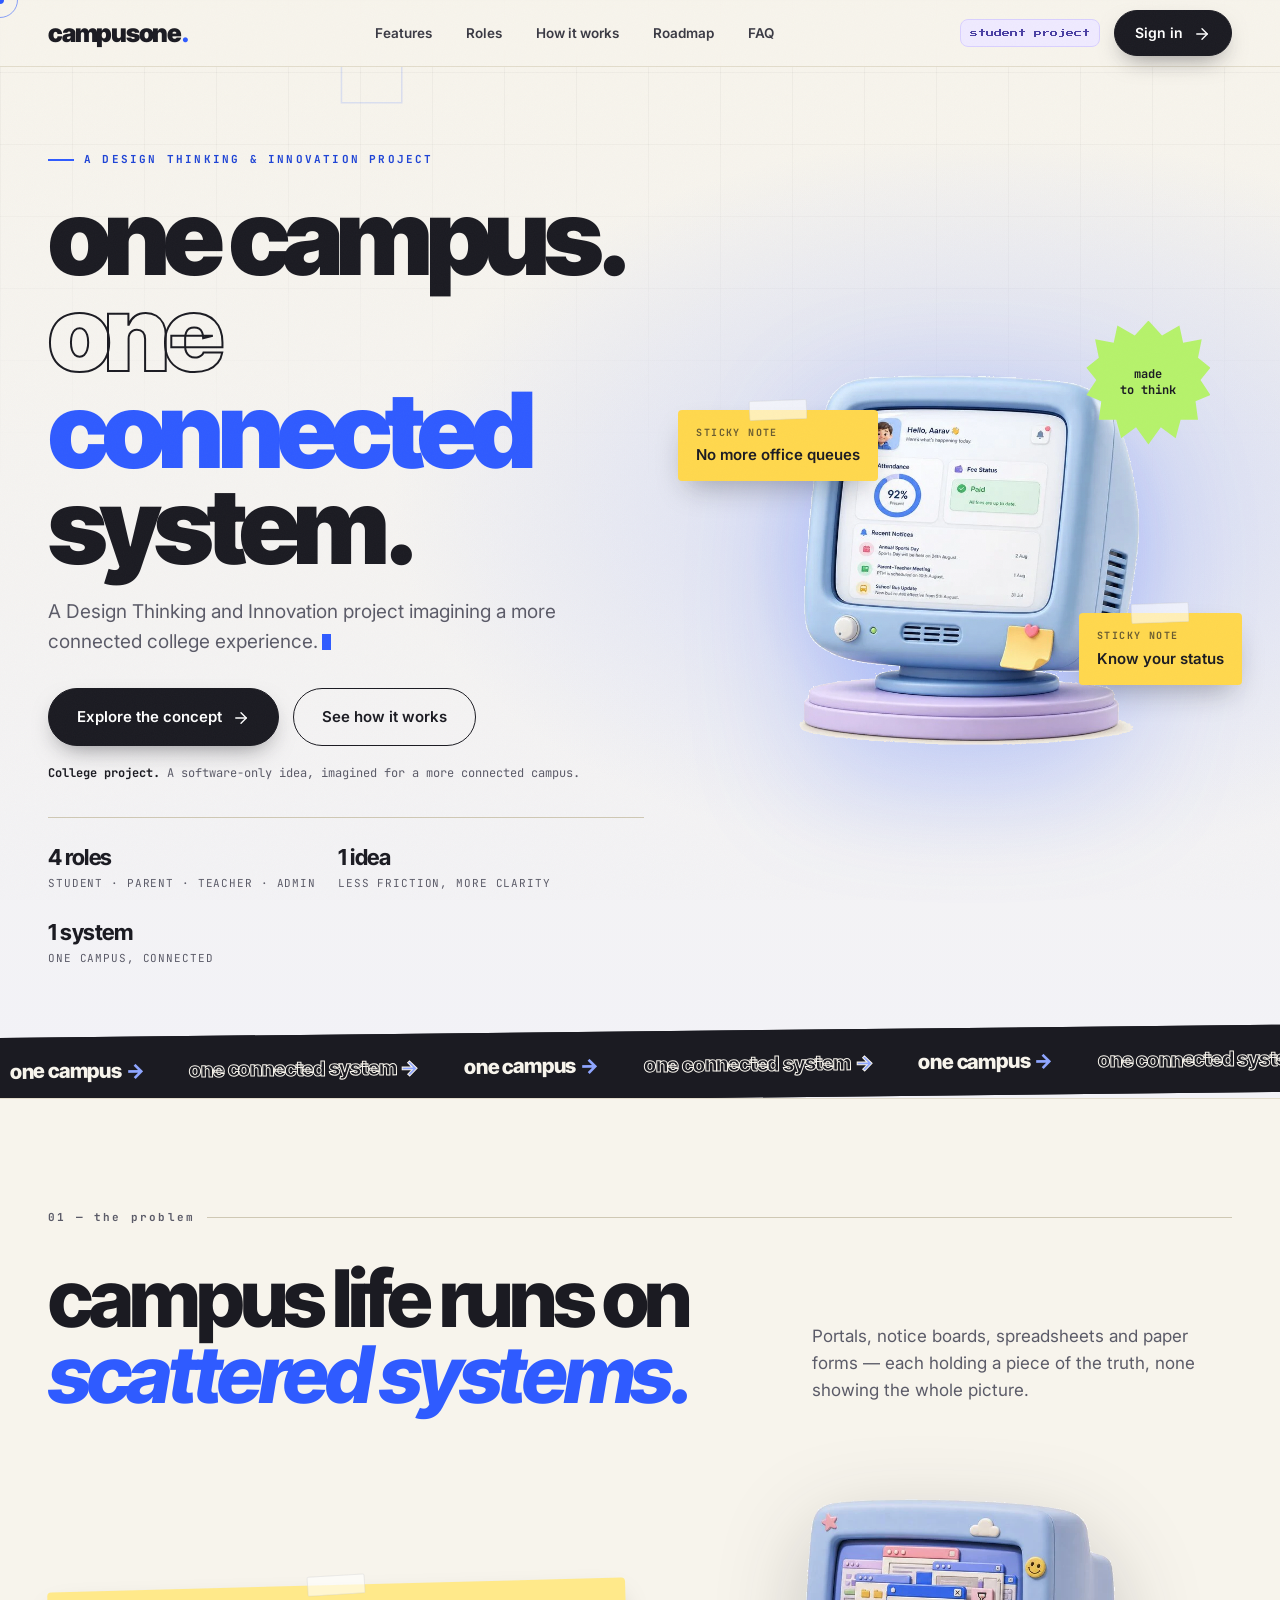
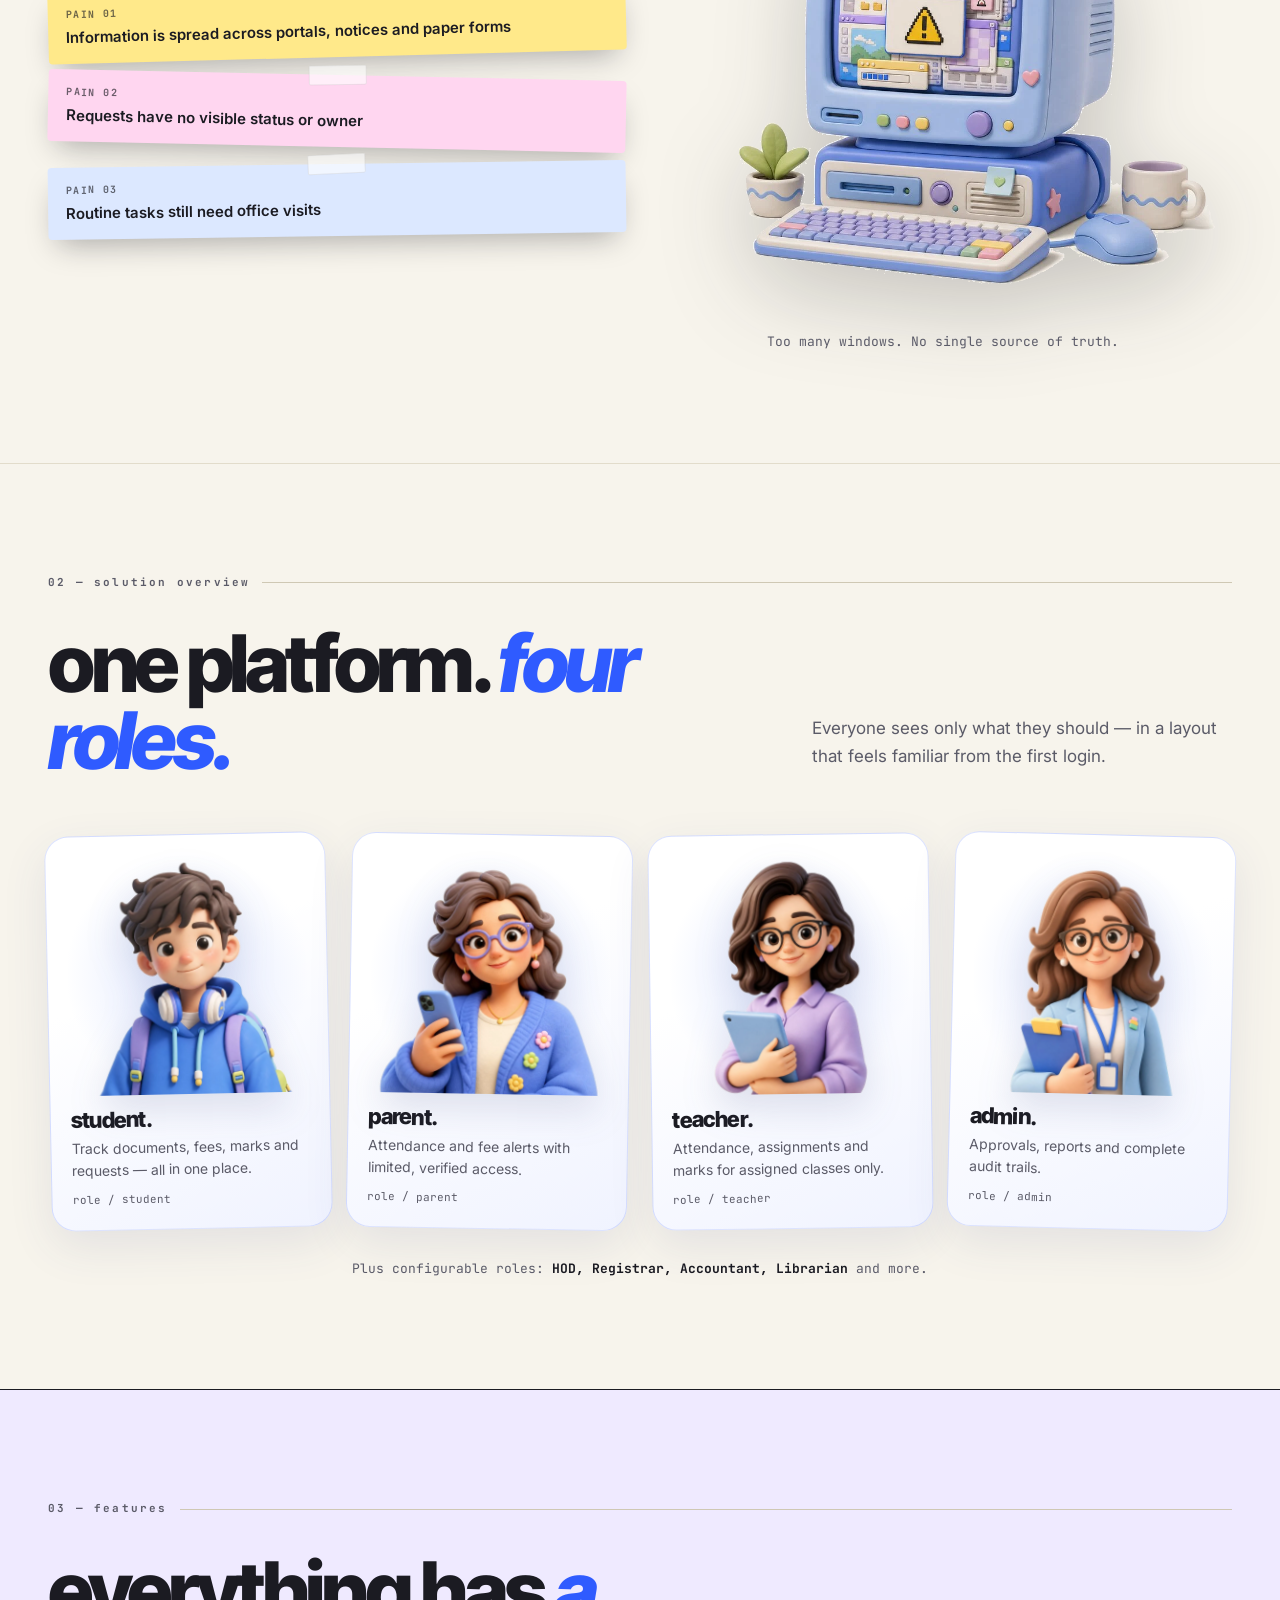
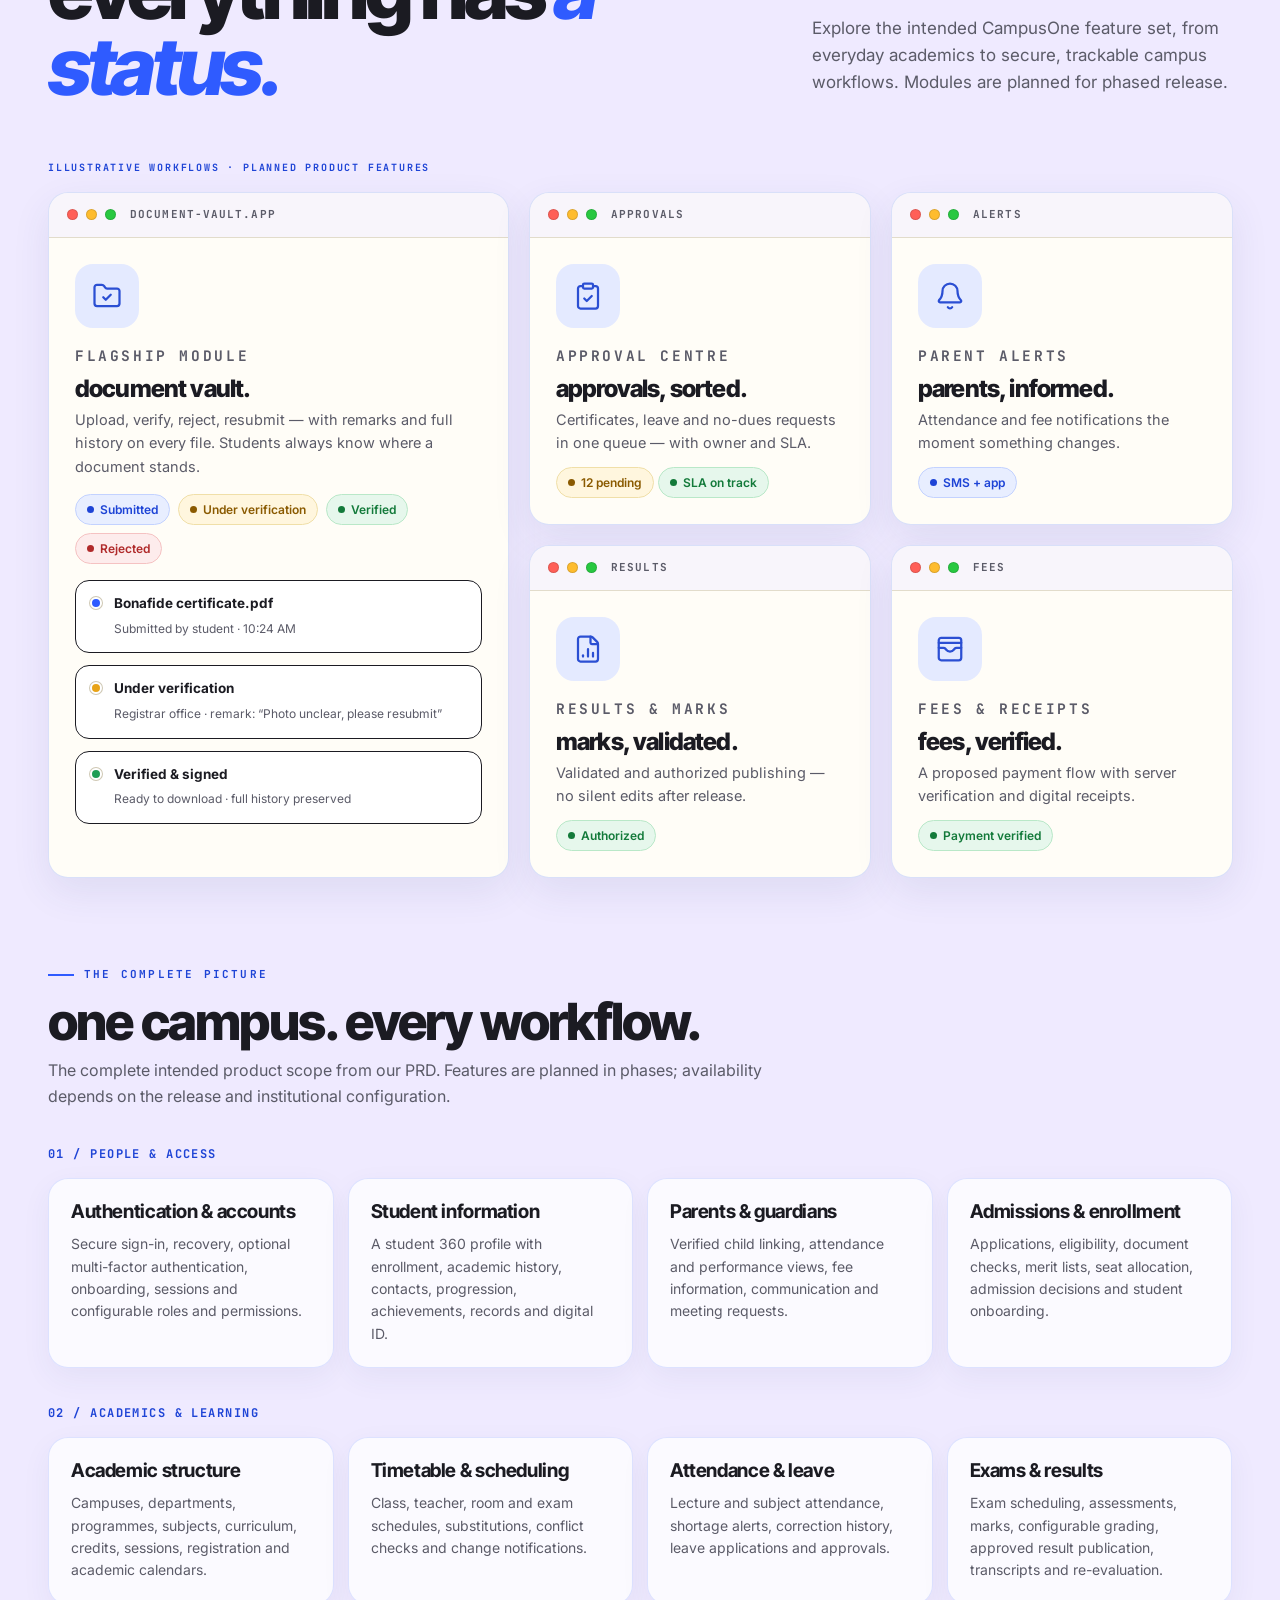
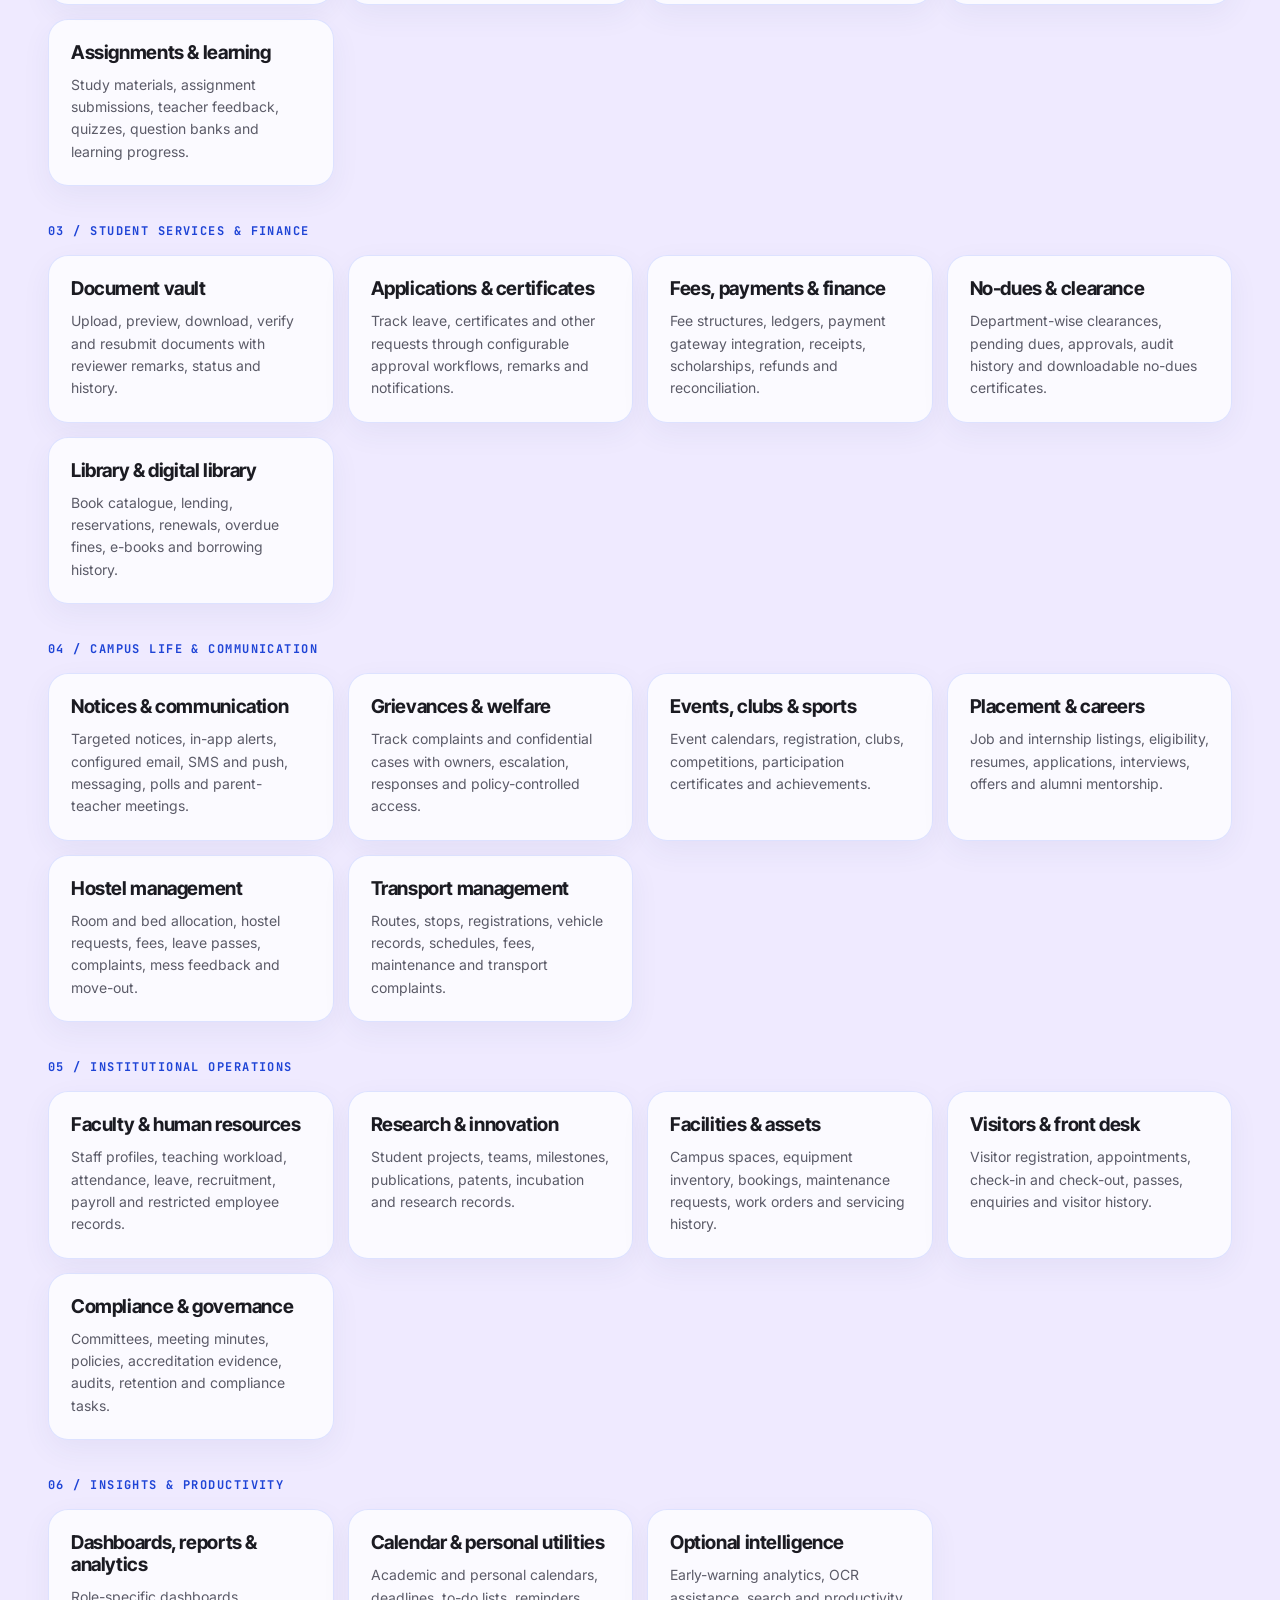
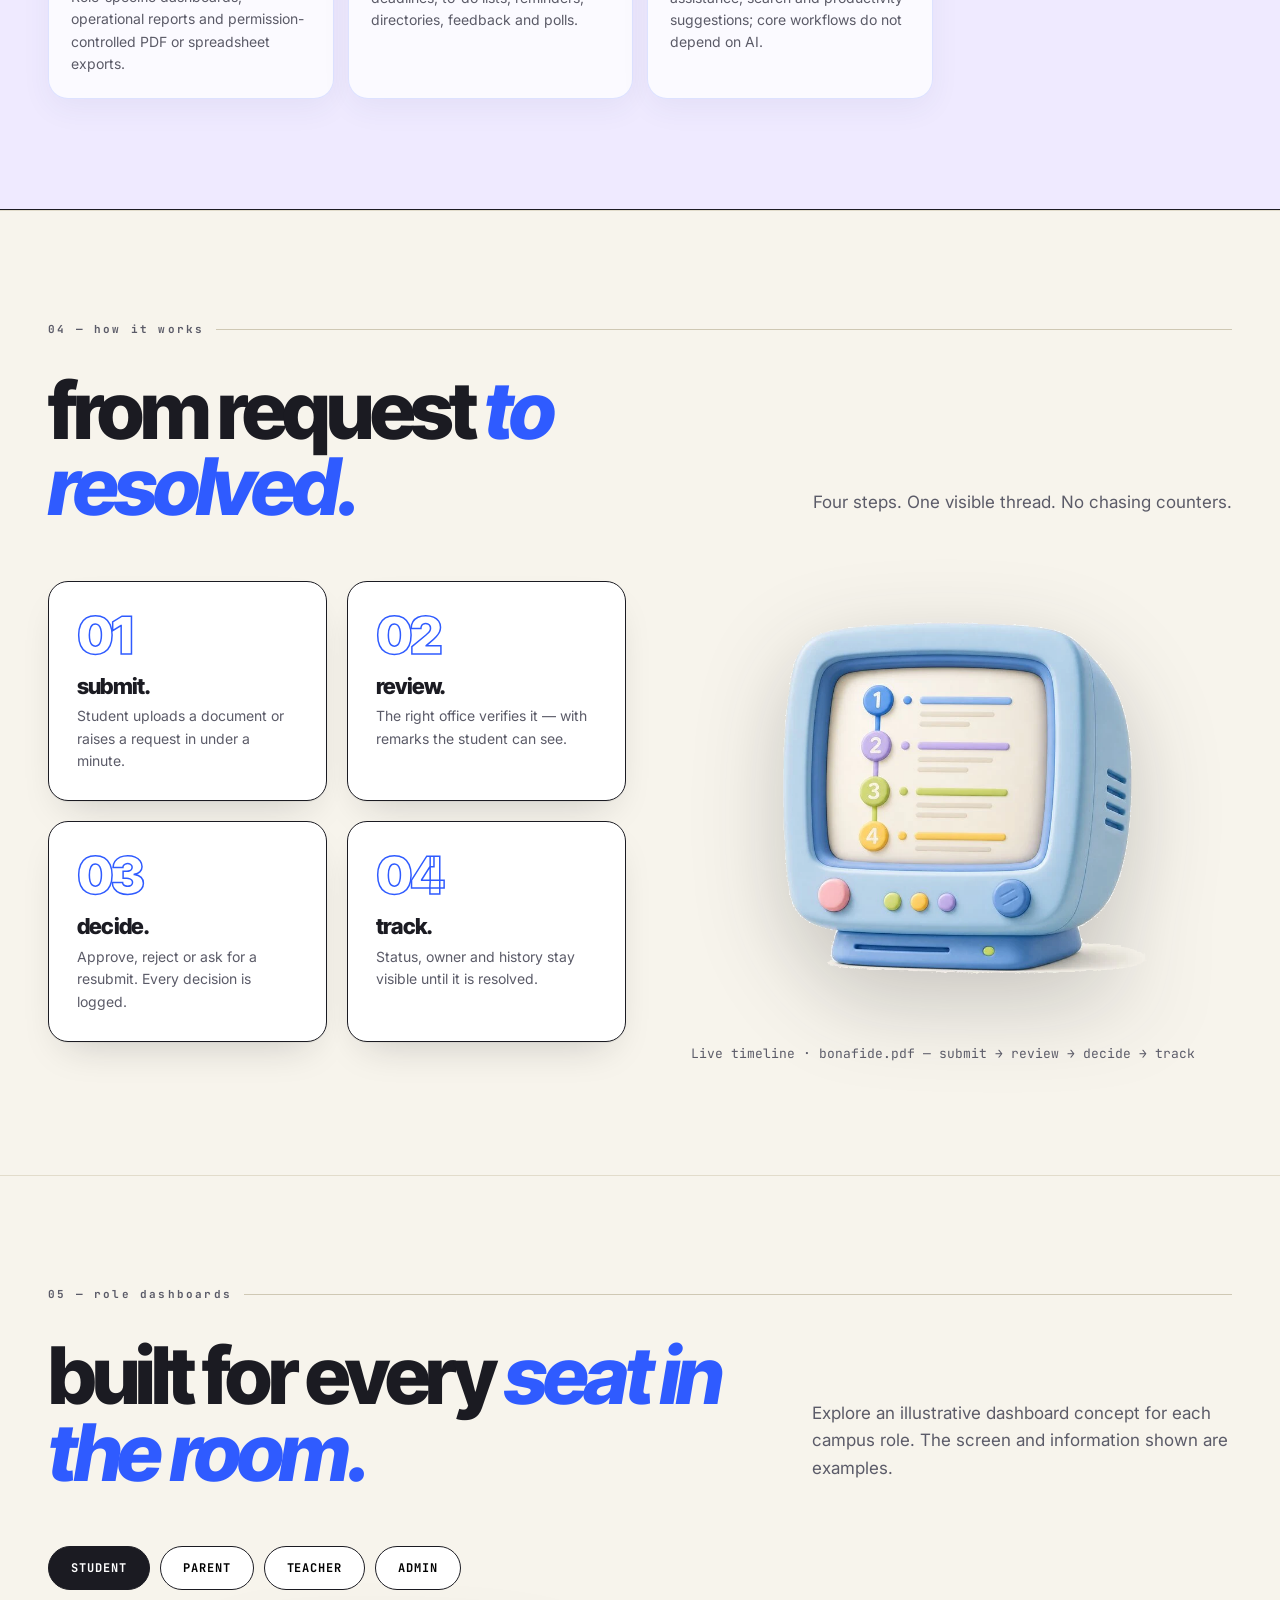
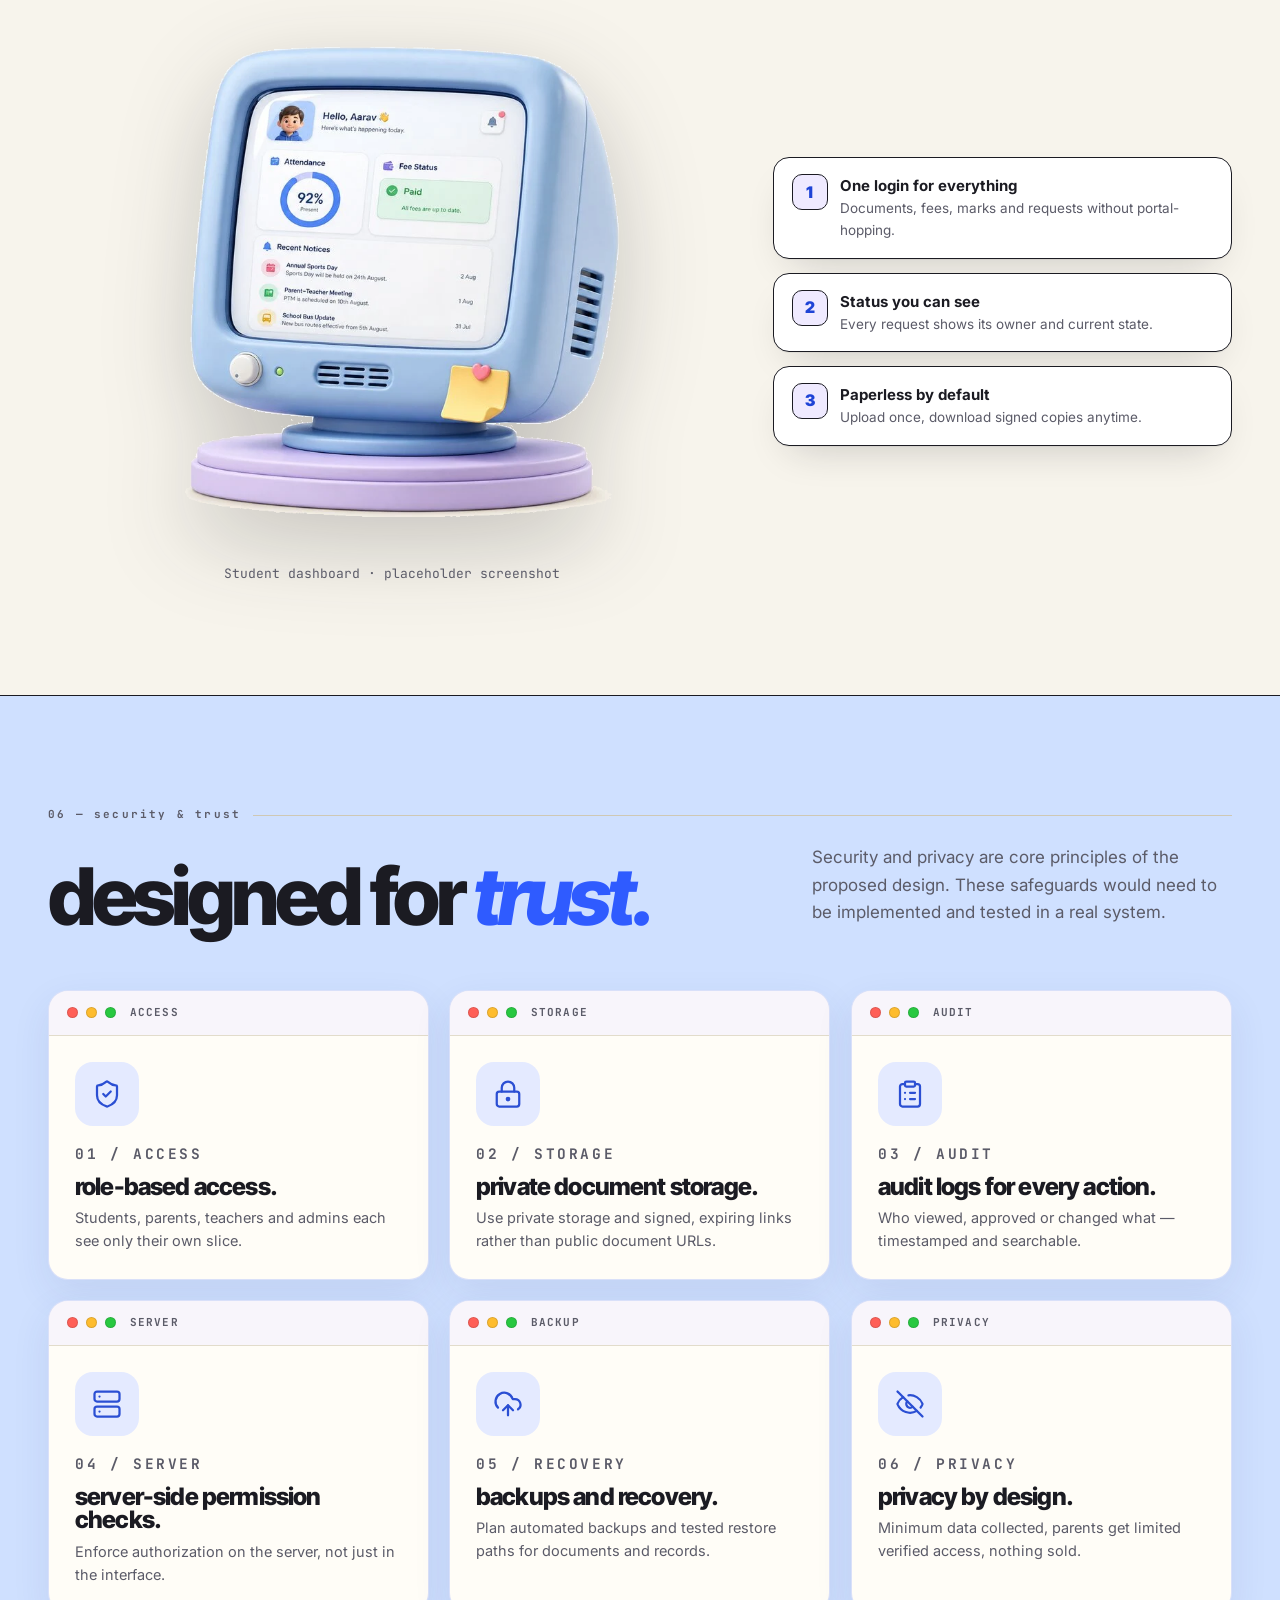
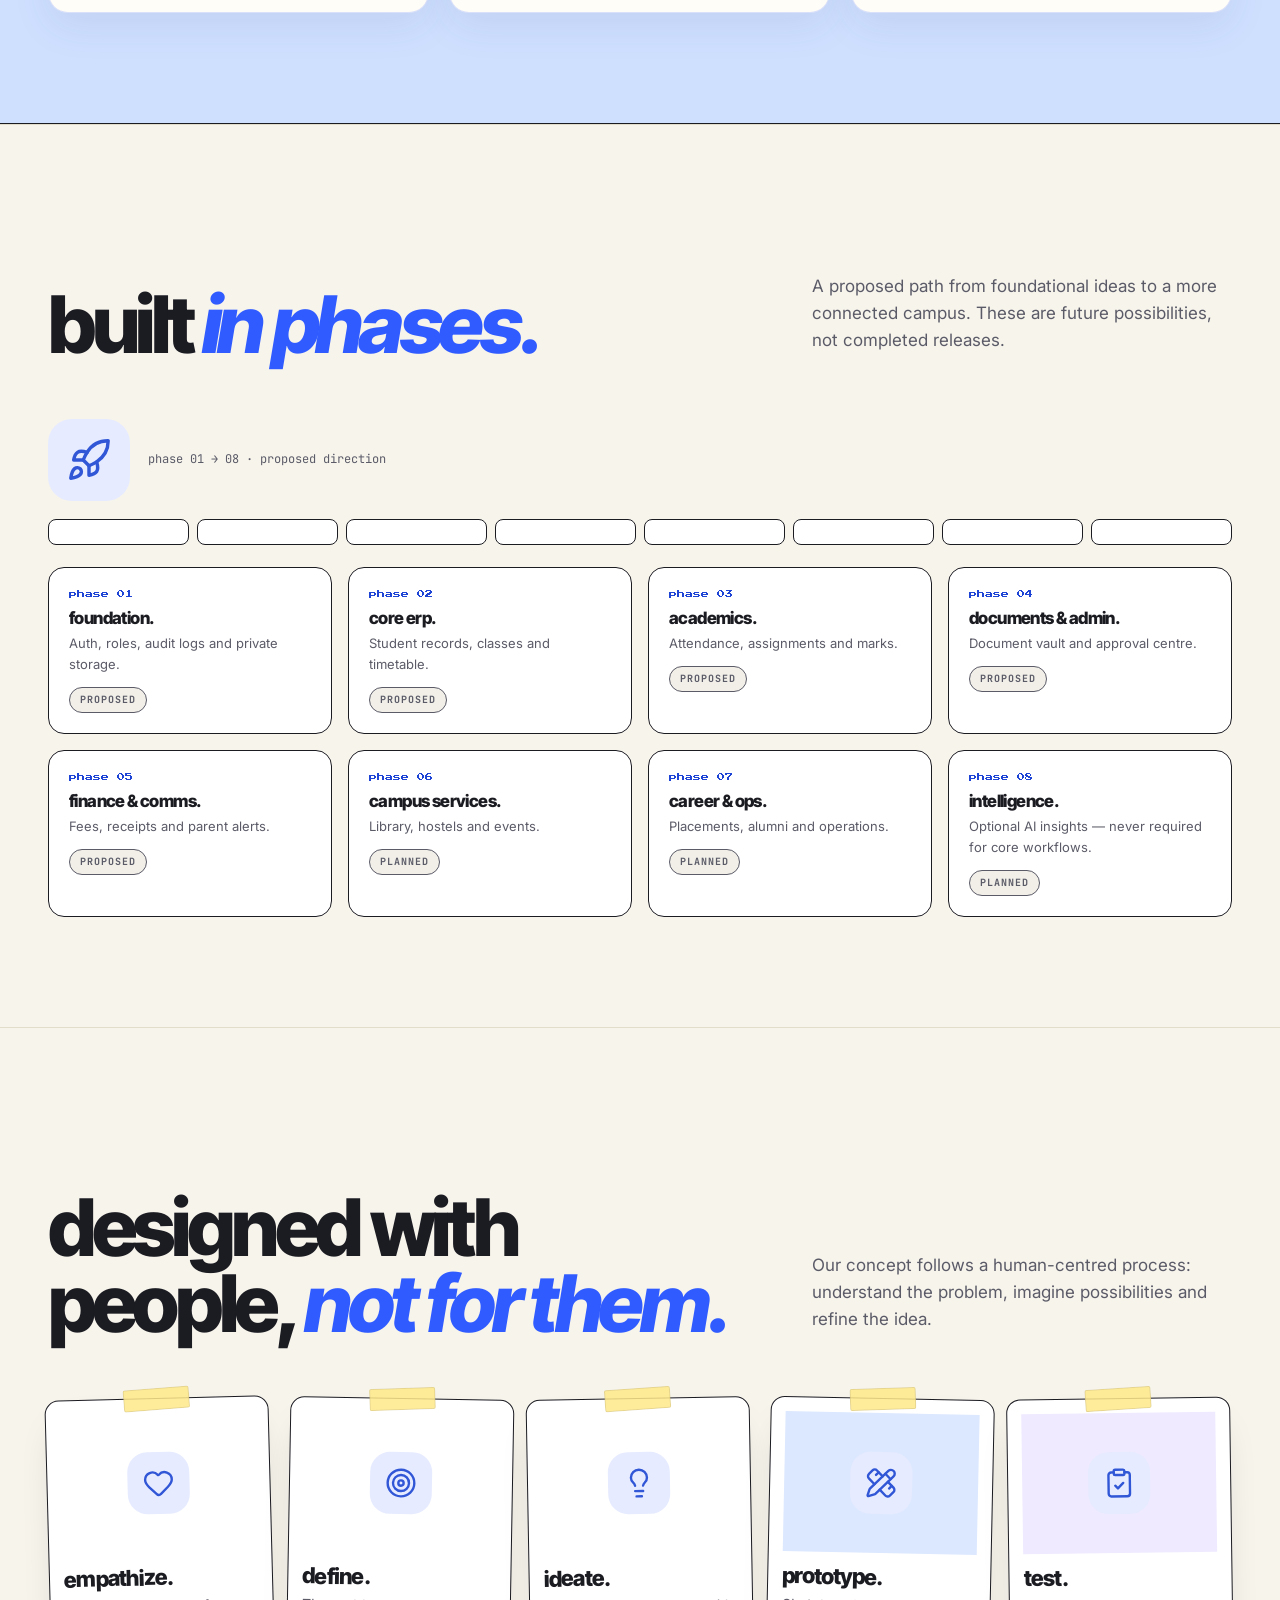
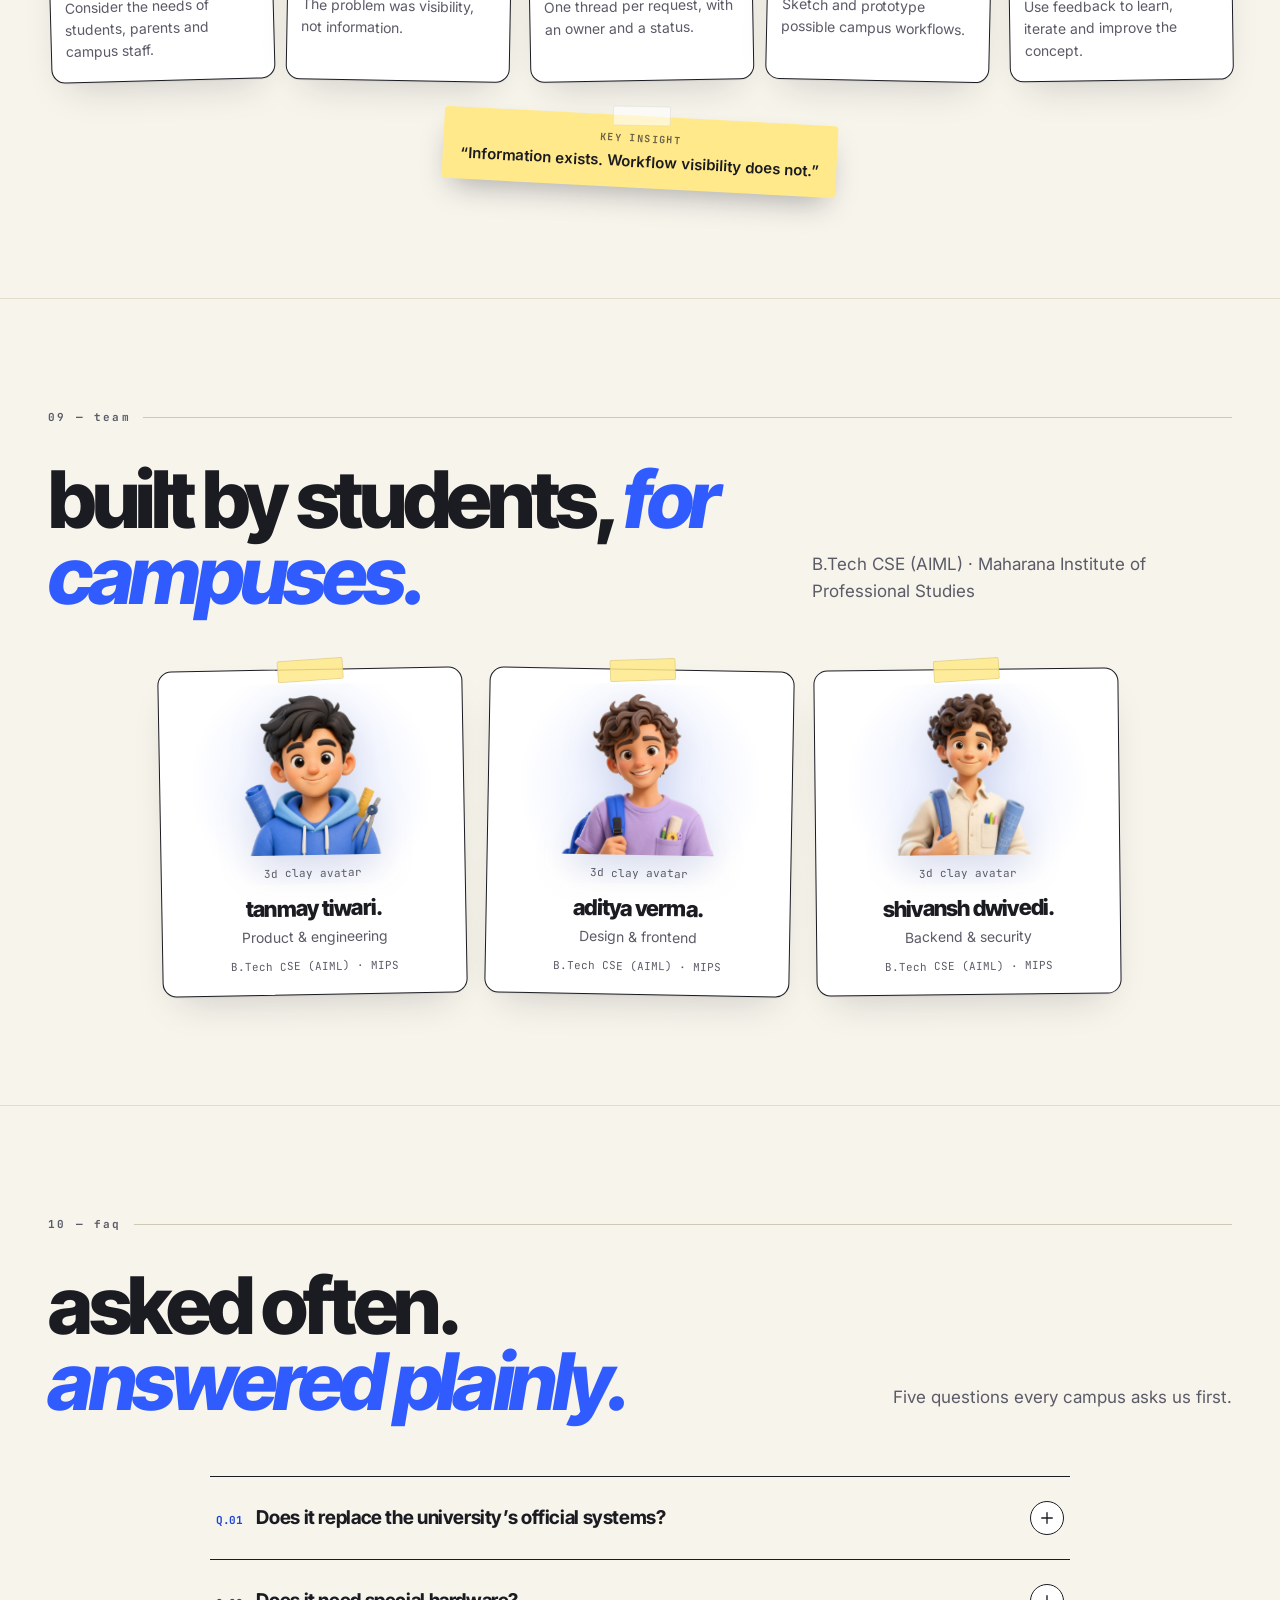
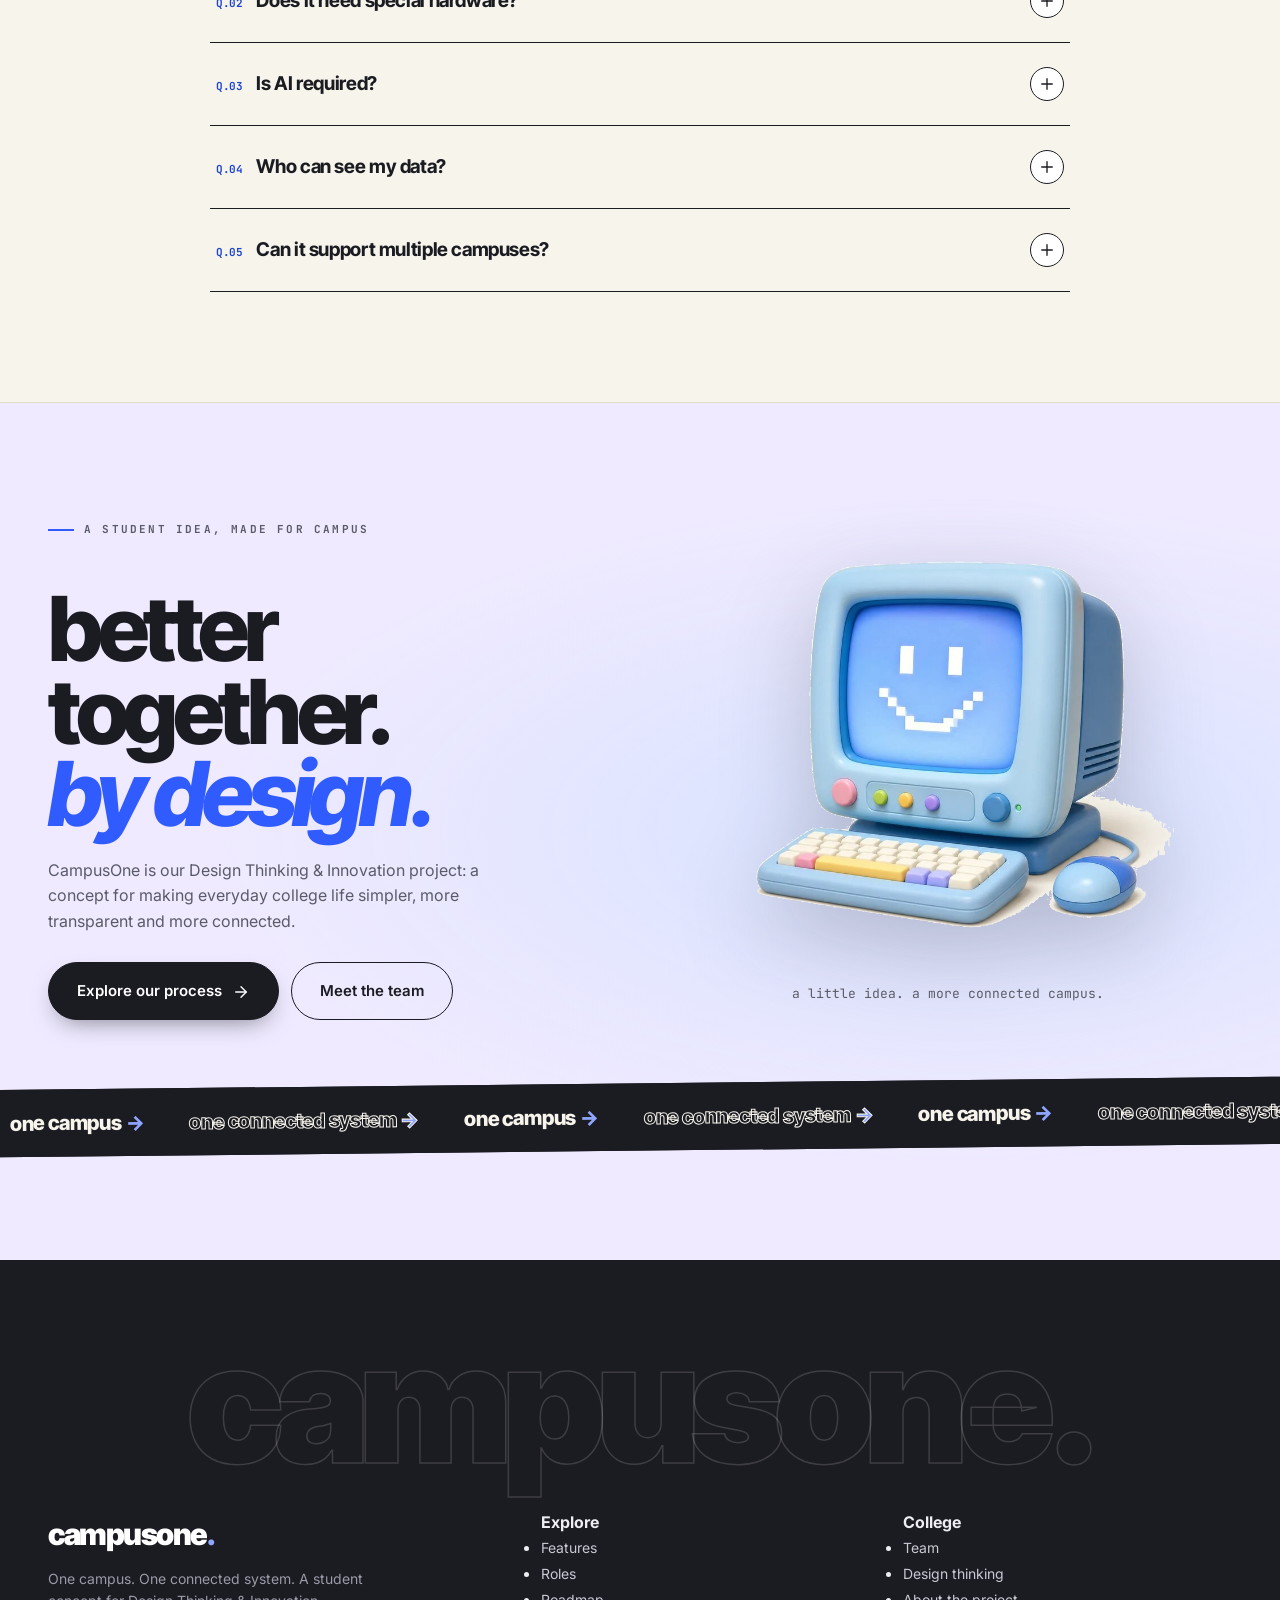
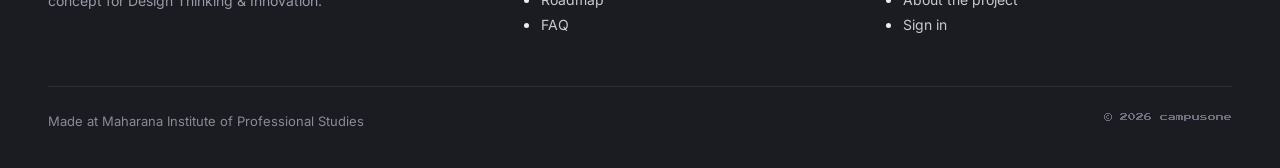
==== commit 4e1833b3: "Improve dashboard timetable and mobile experience Co-authored-by: arena-agent <297053741+arena-agent" ====
--- a/index.html
+++ b/index.html
@@ -2,7 +2,7 @@
 <html lang="en">
 <head>
 <meta charset="UTF-8">
-<meta name="viewport" content="width=device-width, initial-scale=1.0">
+<meta name="viewport" content="width=device-width, initial-scale=1.0, viewport-fit=cover">
 <title>CampusOne — A Design Thinking & Innovation Project</title>
 <meta name="description" content="CampusOne is a college Design Thinking and Innovation project exploring a connected campus ERP for students, parents, teachers and administrators.">
 <meta name="keywords" content="CampusOne, College ERP, campus management, student portal, document vault, approval centre">
@@ -348,6 +348,14 @@
 .ui-icon{width:20px;height:20px;flex:none;vertical-align:middle;display:inline-block}
 .feat-icon,.sec-icon{width:64px;height:64px;padding:17px;display:block;background:#e4eaff;color:#2b4fd3;border-radius:18px;filter:none;transition:transform .3s var(--ease),background .3s}
 .feat-icon:hover,.sec-icon:hover{transform:translateY(-3px);background:#d9e4ff}.design-icon{width:62px;height:62px;padding:15px;border-radius:20px;background:#e6ebff;color:#3157d7}.roadmap-icon{width:82px;height:82px;padding:18px;border-radius:24px;background:#e6ebff;color:#3157d7}.btn .ui-icon,.mobile-menu .ui-icon{width:18px;height:18px}.faq-btn .plus .ui-icon{width:18px;height:18px}
+
+/* Compact app-style navigation, only on mobile browsers. */
+.app-dock{display:none}
+@media(max-width:760px){.app-dock{position:fixed;z-index:90;bottom:0;left:0;right:0;display:flex;align-items:stretch;justify-content:space-around;gap:2px;padding:8px max(10px,env(safe-area-inset-left)) calc(8px + env(safe-area-inset-bottom)) max(10px,env(safe-area-inset-right));background:rgba(255,253,247,.97);border-top:1px solid #dedbd2;box-shadow:0 -8px 25px rgba(35,40,72,.07);backdrop-filter:blur(16px)}.app-dock a{min-width:0;min-height:48px;flex:1;display:flex;flex-direction:column;align-items:center;justify-content:center;gap:4px;color:#60687b;text-decoration:none;font:600 10px/1.1 Inter,system-ui,sans-serif;border-radius:9px}.app-dock a:hover,.app-dock a[aria-current="location"]{color:#2f5bff;background:#eef1ff}.app-dock svg{display:block;width:20px;height:20px;flex:none}.app-dock a:focus-visible{outline:3px solid #2f5bff;outline-offset:-3px}body{padding-bottom:calc(76px + env(safe-area-inset-bottom))}}
+
+@media(max-width:760px){.wrap{padding-left:20px;padding-right:20px}.nav-in{height:62px}.logo{font-size:24px}.mobile-menu{max-height:calc(100dvh - 140px);overflow-y:auto;padding:12px 20px 20px}.mobile-menu a{min-height:44px}.hero{padding-top:32px}.hero-grid{gap:24px}.hero h1{font-size:clamp(43px,11vw,72px);line-height:.95;margin:18px 0}.hero-sub{font-size:16px;line-height:1.65}.hero-cta .btn{min-height:48px;justify-content:center}.hero-meta{gap:16px;margin-top:24px}.hero-meta div{font-size:10px}.hero-stage{display:flex;flex-wrap:wrap;align-items:center;justify-content:center;gap:9px}.hero-monitor{order:-1;flex:0 0 100%;margin:0}.hero-stage .sticky{position:static;max-width:none;margin:0;flex:1 1 120px;box-shadow:none;padding:10px 12px;font-size:12px;line-height:1.3}.hero-stage .sticky::before{display:none}.hero-stage .sticky small{font-size:8px;margin-bottom:3px}.hero-stage .starburst{position:absolute;right:0;top:0;width:70px;height:70px;font-size:9px;margin:0;z-index:3}.sec{padding:60px 0}.sec-head{gap:14px;margin-bottom:32px}.sec-head h2{font-size:clamp(38px,10vw,60px);line-height:1}.sec-head .lede{font-size:15px}.steps{grid-template-columns:1fr}.os-body{padding:20px}.strip{gap:12px}.strip .polaroid{padding:12px}.strip .polaroid h3{font-size:18px}.strip .polaroid p{font-size:12px}.tabs{gap:7px}.tab{flex:1 1 calc(50% - 7px);padding:12px 8px}.faq-btn{font-size:16px;line-height:1.35;padding:19px 2px}.faq-btn .qno{margin-right:8px}.project-links .btn{min-height:48px;justify-content:center}.project-close-grid{gap:18px}.foot-grid{gap:28px}.foot-giant{font-size:clamp(58px,16vw,120px)} }
+@media(max-width:360px){.hero h1{font-size:40px}.hero-cta .btn{width:100%}.strip{grid-template-columns:1fr}.tabs .tab{font-size:10px}.project-links .btn{width:100%}}
+
 </style>
 </head>
 <body>
@@ -883,5 +891,13 @@
 });
 })();
 </script>
+<nav class="app-dock" aria-label="Mobile site navigation"><a href="#top"><svg viewBox="0 0 24 24" fill="none" stroke="currentColor" stroke-width="1.8" stroke-linecap="round" stroke-linejoin="round" aria-hidden="true" focusable="false"><path d="m3 10 9-7 9 7v10a1 1 0 0 1-1 1h-5v-7H9v7H4a1 1 0 0 1-1-1z"/></svg><span>Home</span></a><a href="#features"><svg viewBox="0 0 24 24" fill="none" stroke="currentColor" stroke-width="1.8" stroke-linecap="round" stroke-linejoin="round" aria-hidden="true" focusable="false"><rect x="3" y="3" width="7" height="7" rx="1"/><rect x="14" y="3" width="7" height="7" rx="1"/><rect x="3" y="14" width="7" height="7" rx="1"/><rect x="14" y="14" width="7" height="7" rx="1"/></svg><span>Features</span></a><a href="#design"><svg viewBox="0 0 24 24" fill="none" stroke="currentColor" stroke-width="1.8" stroke-linecap="round" stroke-linejoin="round" aria-hidden="true" focusable="false"><circle cx="12" cy="12" r="9"/><path d="M12 11v5M12 8h.01"/></svg><span>Process</span></a><a href="auth.html"><svg viewBox="0 0 24 24" fill="none" stroke="currentColor" stroke-width="1.8" stroke-linecap="round" stroke-linejoin="round" aria-hidden="true" focusable="false"><circle cx="12" cy="8" r="4"/><path d="M5 21v-2a7 7 0 0 1 14 0v2"/></svg><span>Sign in</span></a></nav>
+<script>
+(function(){
+  var dock=document.querySelector('.app-dock');if(!dock)return;
+  function mark(){var hash=window.location.hash||'#top';if(document.getElementById('overview')&&hash==='#top')hash='#overview';dock.querySelectorAll('a').forEach(function(link){var href=link.getAttribute('href');var active=href.charAt(0)==='#'&&href===hash;if(!window.location.hash&&/auth(?:\.html)?\/?$/.test(window.location.pathname)&&href==='auth.html')active=true;link.removeAttribute('aria-current');if(active)link.setAttribute('aria-current','location');});}
+  window.addEventListener('hashchange',mark);mark();
+})();
+</script>
 </body>
 </html>
